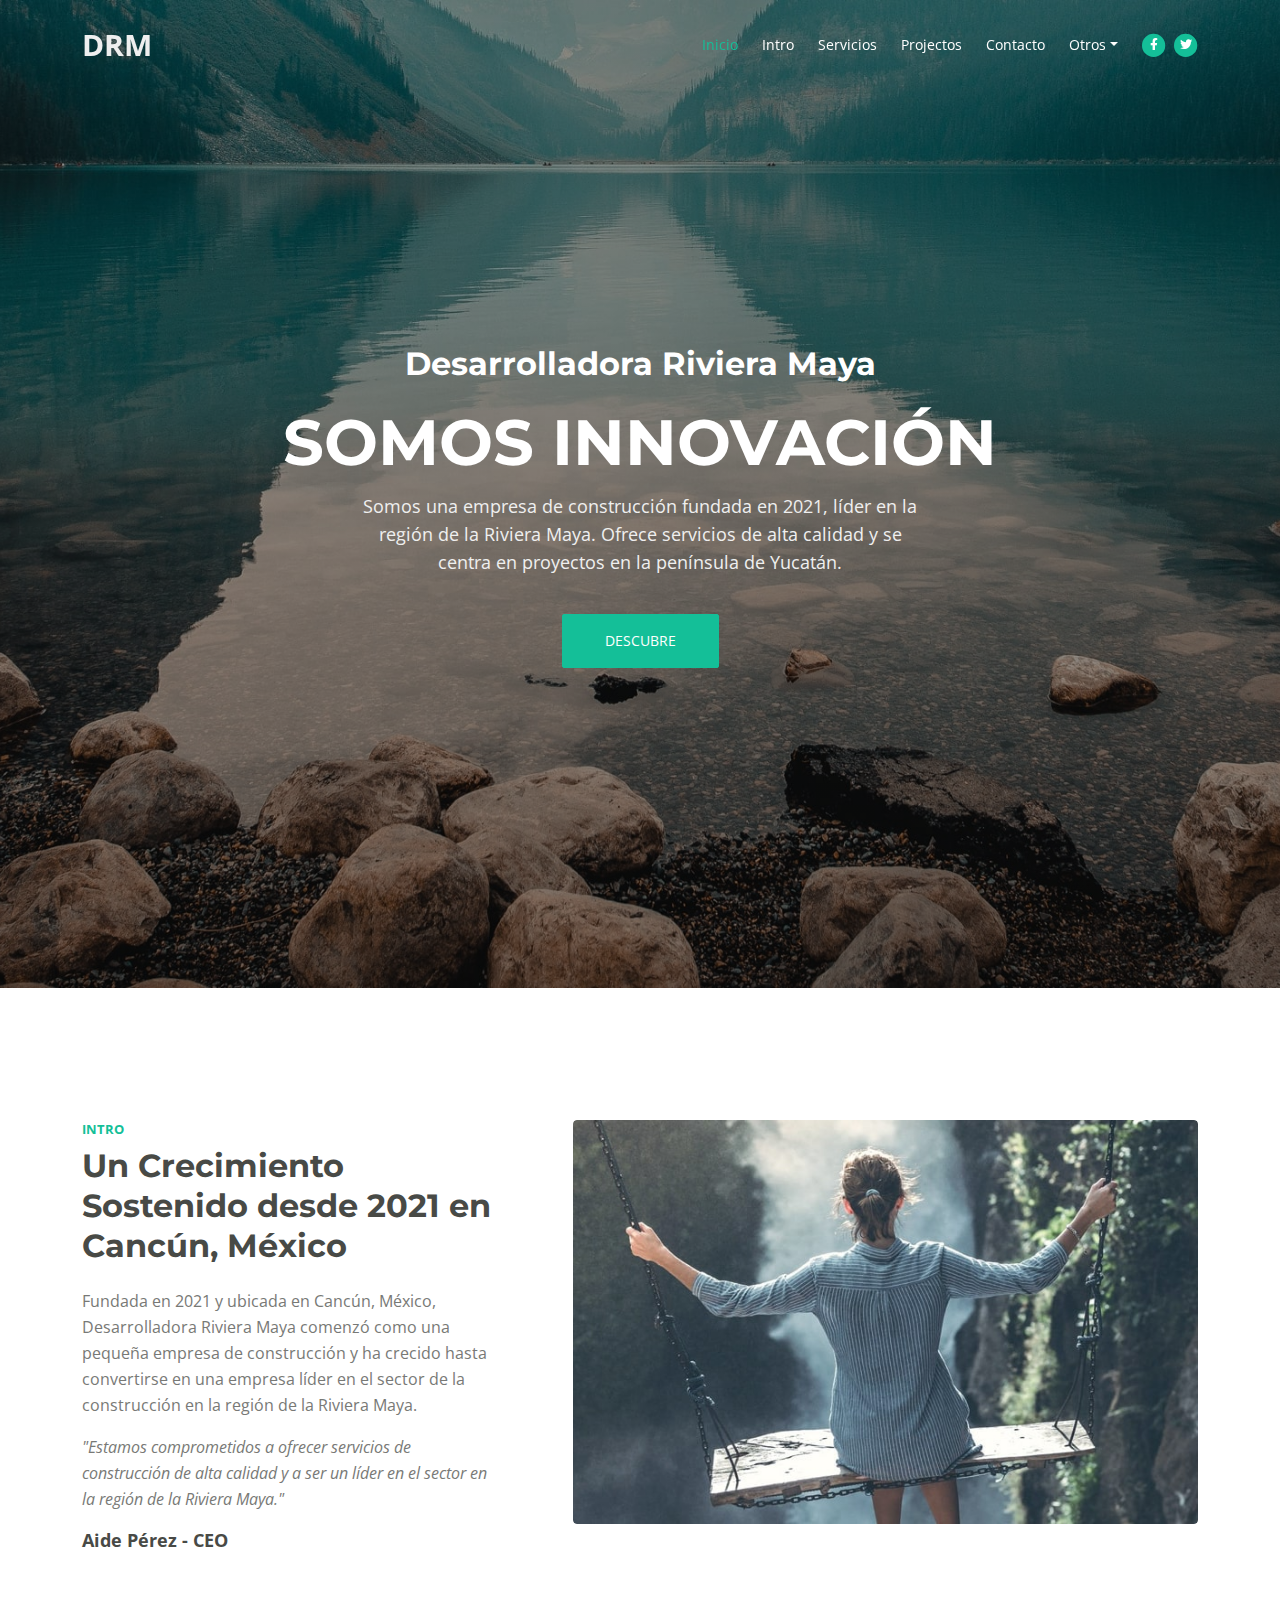
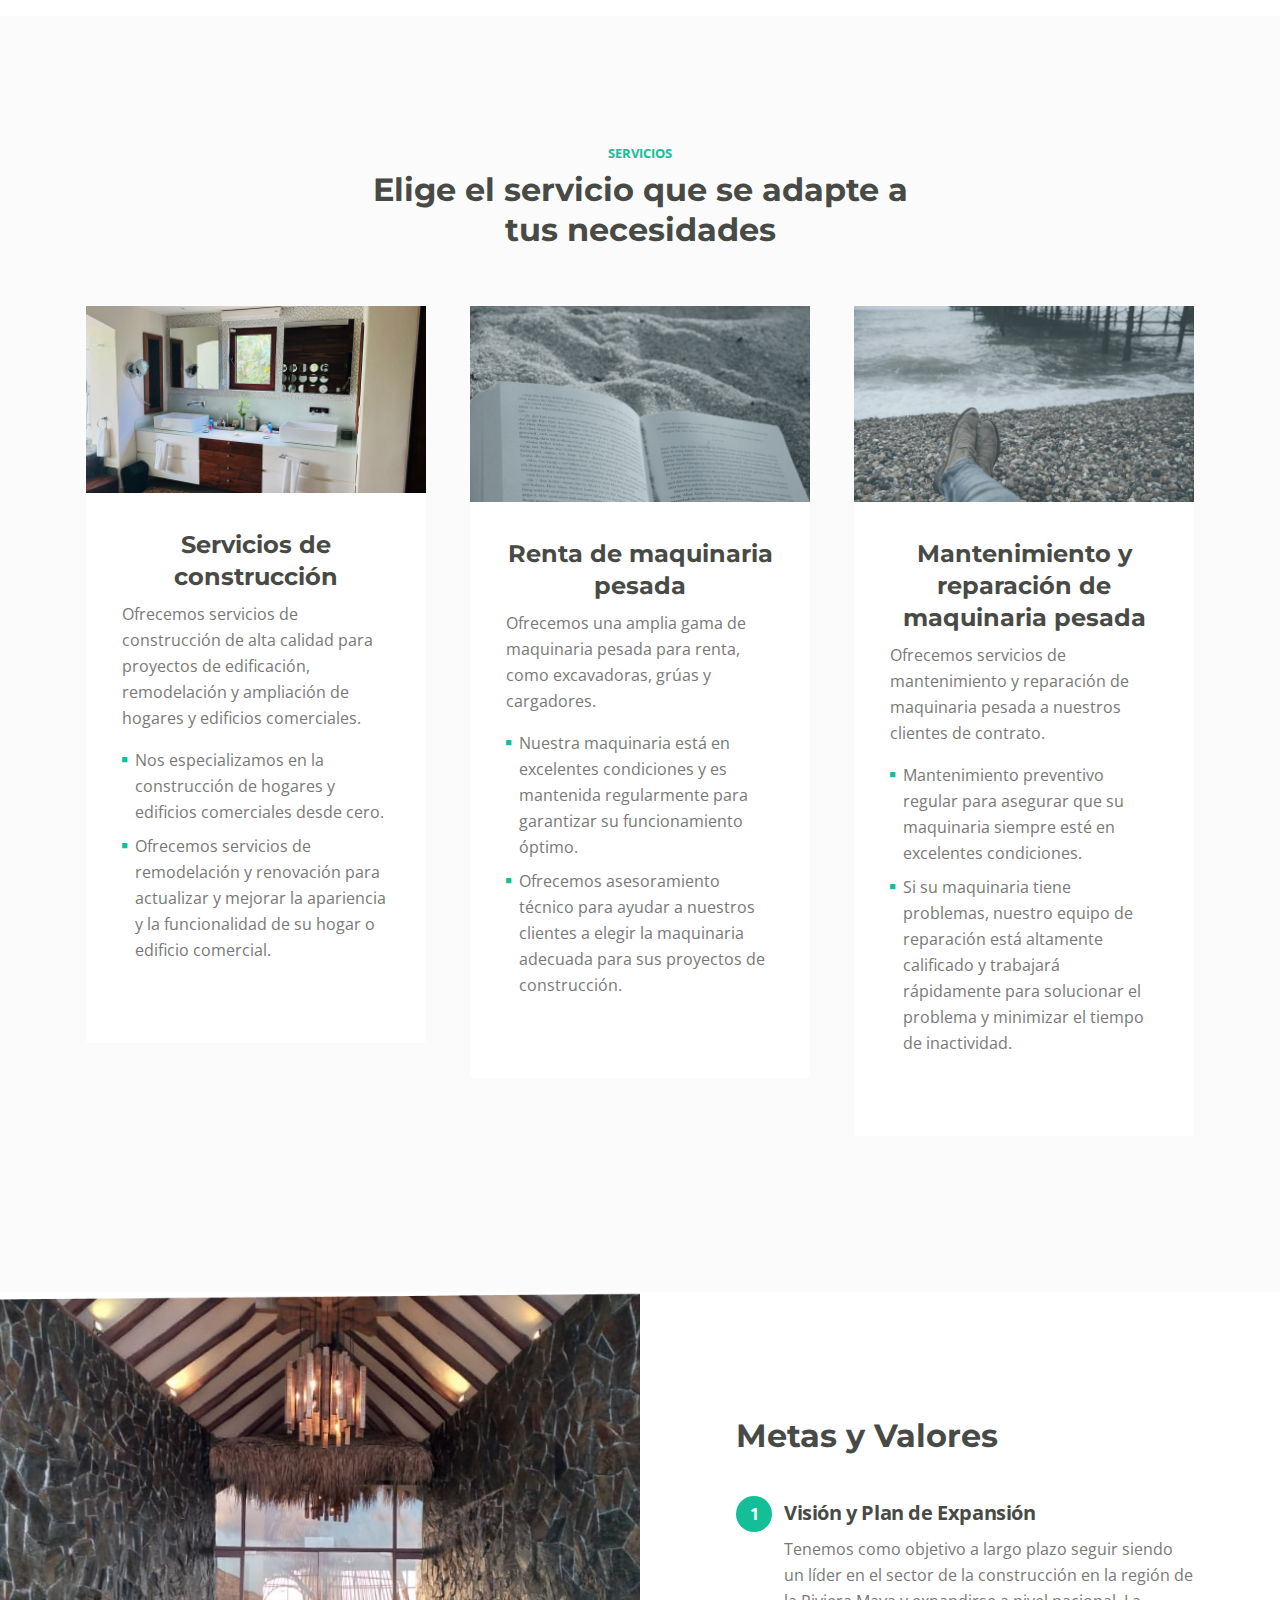
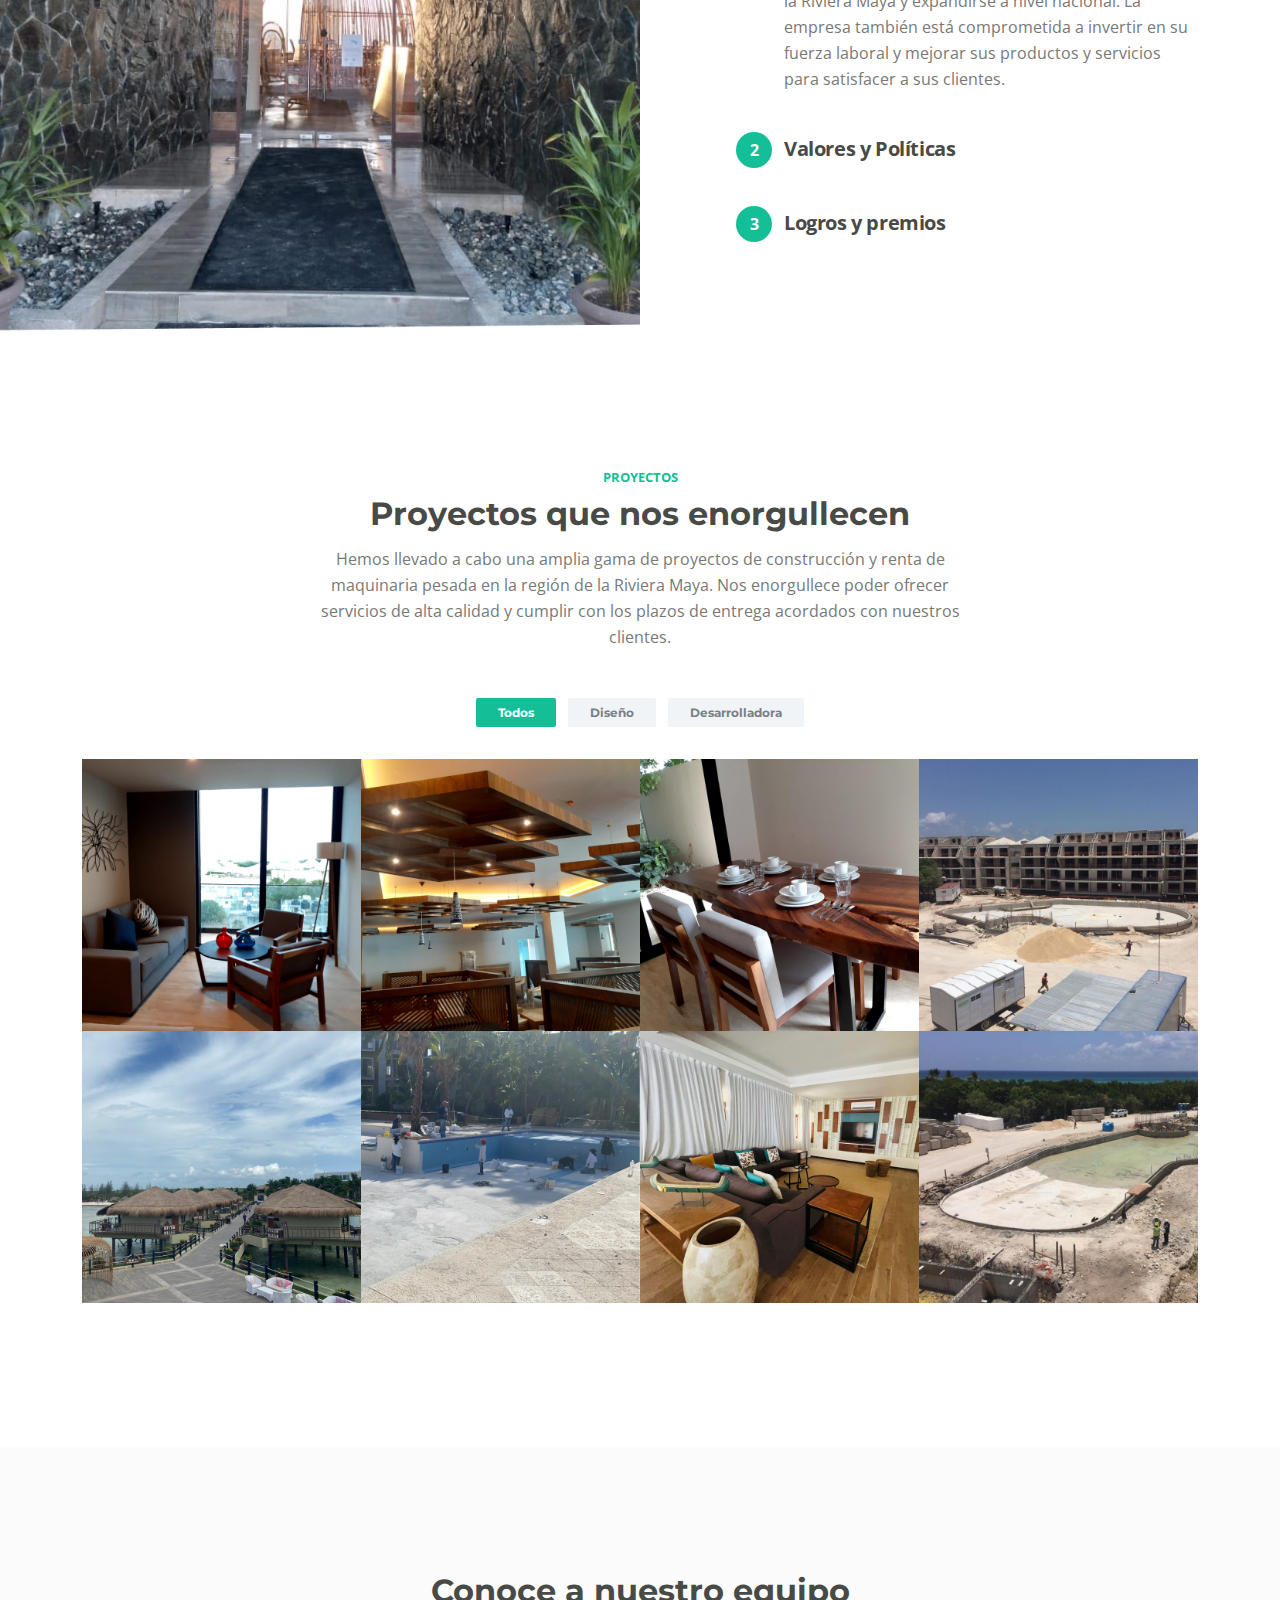
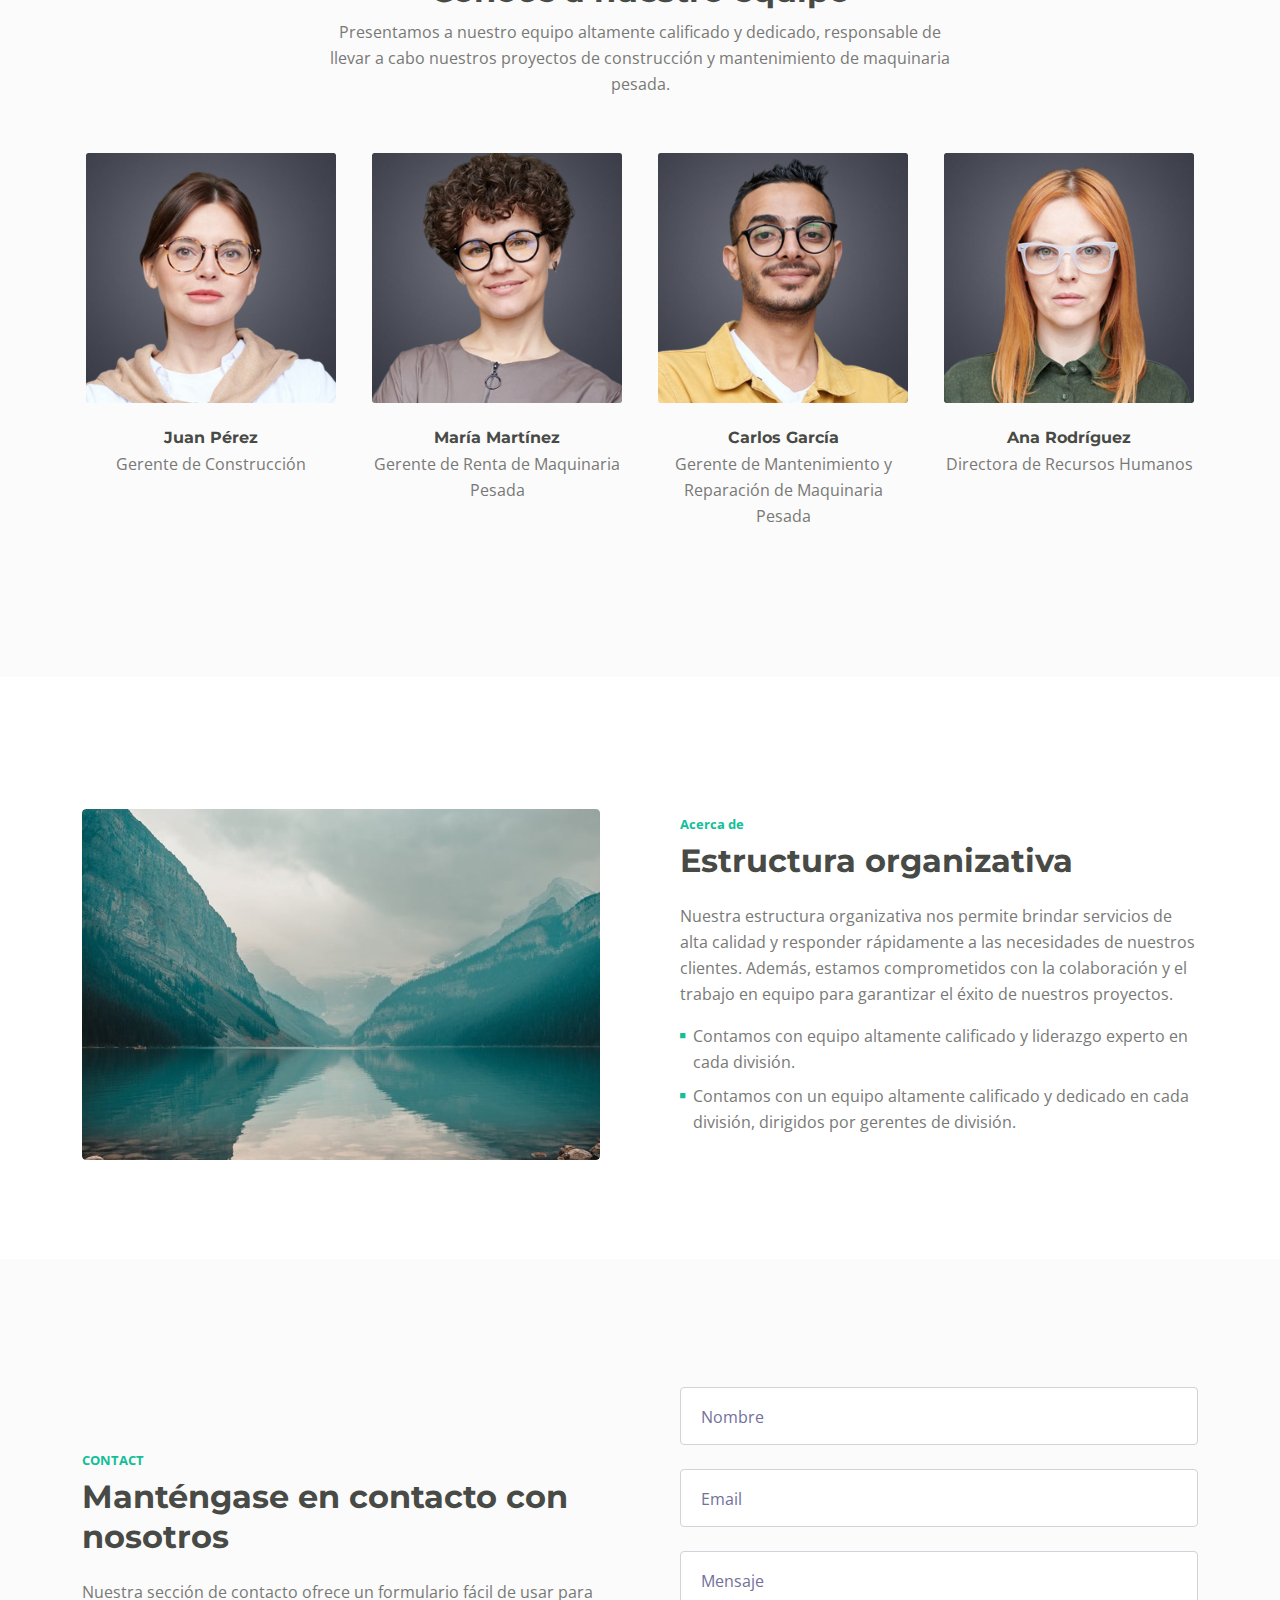
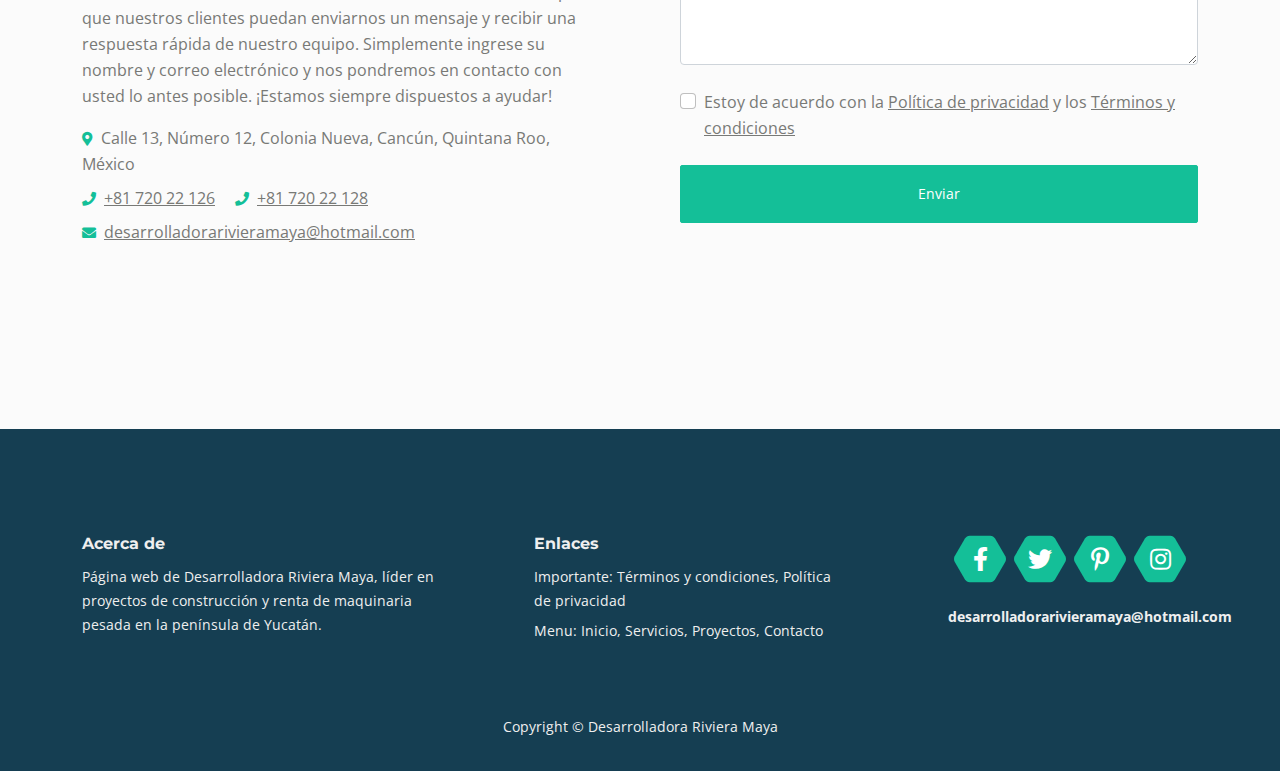
==== index.html @ b8160f2f "[fix] CHange name header" ====
<!DOCTYPE html>
<html lang="es">

<head>
  <meta charset="utf-8">
  <meta name="viewport" content="width=device-width, initial-scale=1, shrink-to-fit=no">

  <!-- SEO Meta Tags -->
  <meta name="description" content="Empresa de construcción y maquinaria pesada">
  <meta name="author" content="https://htmlrev.com/">

  <!-- Google verification -->
  <meta name="google-site-verification" content="SHNYGYRN_VWImfA-9ZtPfIm1-sZFxuwpeEahxcd8OjY" />

  <!-- OG Meta Tags to improve the way the post looks when you share the page on Facebook, Twitter, LinkedIn -->
  <meta property="og:site_name" content="" /> <!-- website name -->
  <meta property="og:site" content="" /> <!-- website link -->
  <meta property="og:title" content="" /> <!-- title shown in the actual shared post -->
  <meta property="og:description" content="" /> <!-- description shown in the actual shared post -->
  <meta property="og:image" content="" /> <!-- image link, make sure it's jpg -->
  <meta property="og:url" content="" /> <!-- where do you want your post to link to -->
  <meta name="twitter:card" content="summary_large_image"> <!-- to have large image post format in Twitter -->

  <!-- Webpage Title -->
  <title>Desarrolladora Riviera Maya</title>

  <!-- Styles -->
  <link
    href="https://fonts.googleapis.com/css2?family=Montserrat:wght@700&family=Open+Sans:ital,wght@0,400;0,700;1,400&display=swap"
    rel="stylesheet">
  <link href="css/bootstrap.min.css" rel="stylesheet">
  <link href="css/fontawesome-all.min.css" rel="stylesheet">
  <link href="css/swiper.css" rel="stylesheet">
  <link href="css/styles.css" rel="stylesheet">

  <!-- Favicon  -->
  <link rel="icon" href="images/favicon.png">
</head>

<body data-bs-spy="scroll" data-bs-target="#navbarExample">

  <!-- Navigation -->
  <nav id="navbarExample" class="navbar navbar-expand-lg fixed-top navbar-dark" aria-label="Main navigation">
    <div class="container">

      <!-- Image Logo -->
      <!-- <a class="navbar-brand logo-image" href="index.html"><img src="images/logo.svg" alt="alternative"></a> -->

      <!-- Text Logo - Use this if you don't have a graphic logo -->
      <a class="navbar-brand logo-text" href="index.html">DRM</a>

      <button class="navbar-toggler p-0 border-0" type="button" id="navbarSideCollapse" aria-label="Toggle navigation">
        <span class="navbar-toggler-icon"></span>
      </button>

      <div class="navbar-collapse offcanvas-collapse" id="navbarsExampleDefault">
        <ul class="navbar-nav ms-auto navbar-nav-scroll">
          <li class="nav-item">
            <a class="nav-link" href="#header">Inicio</a>
          </li>
          <li class="nav-item">
            <a class="nav-link" href="#intro">Intro</a>
          </li>
          <li class="nav-item">
            <a class="nav-link" href="#services">Servicios</a>
          </li>
          <li class="nav-item">
            <a class="nav-link" href="#projects">Projectos</a>
          </li>
          <li class="nav-item">
            <a class="nav-link" href="#contact">Contacto</a>
          </li>
          <li class="nav-item dropdown">
            <a class="nav-link dropdown-toggle" href="#" id="dropdown01" data-bs-toggle="dropdown"
              aria-expanded="false">Otros</a>
            <ul class="dropdown-menu" aria-labelledby="dropdown01">
              <li><a class="dropdown-item" href="#about">Acerca de</a></li>
              <li>
                <div class="dropdown-divider"></div>
              </li>
              <li><a class="dropdown-item" href="#team">Nuestro equipo</a></li>
              <li>
                <div class="dropdown-divider"></div>
              </li>
              <li><a class="dropdown-item" href="terms.html">Términos y condiciones</a></li>
              <li>
                <div class="dropdown-divider"></div>
              </li>
              <li><a class="dropdown-item" href="privacy.html">Politica de privacidad</a></li>
            </ul>
          </li>
        </ul>
        <span class="nav-item social-icons">
          <span class="fa-stack">
            <a href="#your-link">
              <i class="fas fa-circle fa-stack-2x"></i>
              <i class="fab fa-facebook-f fa-stack-1x"></i>
            </a>
          </span>
          <span class="fa-stack">
            <a href="#your-link">
              <i class="fas fa-circle fa-stack-2x"></i>
              <i class="fab fa-twitter fa-stack-1x"></i>
            </a>
          </span>
        </span>
      </div> <!-- end of navbar-collapse -->
    </div> <!-- end of container -->
  </nav> <!-- end of navbar -->
  <!-- end of navigation -->


  <!-- Header -->
  <header id="header" class="header">
    <div class="container">
      <div class="row">
        <div class="col-lg-12">
          <div class="text-container">
            <h1 class="h1-large2">Desarrolladora Riviera Maya</span></h1>
            <h1 class="h1-large">SOMOS <span class="replace-me">INNOVACIÓN, SERVICIO, CALIDAD</span></h1>
            <p class="p-large">Somos una empresa de construcción fundada en 2021, líder en la
              región de la Riviera Maya. Ofrece servicios de alta calidad y se centra en proyectos
              en la península de Yucatán.</p>
            <a class="btn-solid-lg" href="#intro">DESCUBRE</a>
          </div> <!-- end of text-container -->
        </div> <!-- end of col -->
      </div> <!-- end of row -->
    </div> <!-- end of container -->
  </header> <!-- end of header -->
  <!-- end of header -->


  <!-- Intro -->
  <div id="intro" class="basic-1">
    <div class="container">
      <div class="row">
        <div class="col-lg-5">
          <div class="text-container">
            <div class="section-title">INTRO</div>
            <h2>Un Crecimiento Sostenido desde 2021 en Cancún, México</h2>
            <p>Fundada en 2021 y ubicada en Cancún, México, Desarrolladora Riviera Maya comenzó como una pequeña empresa
              de construcción y ha crecido hasta convertirse en una empresa líder en el sector de la construcción en la
              región de la Riviera Maya.</p>
            <p class="testimonial-text">"Estamos comprometidos a ofrecer servicios de construcción de alta calidad y a
              ser un líder en el sector en la región de la Riviera Maya."</p>
            <div class="testimonial-author">Aide Pérez - CEO</div>
          </div> <!-- end of text-container -->
        </div> <!-- end of col -->
        <div class="col-lg-7">
          <div class="image-container">
            <img class="img-fluid" src="images/intro-office.jpg" alt="alternative">
          </div> <!-- end of image-container -->
        </div> <!-- end of col -->
      </div> <!-- end of row -->
    </div> <!-- end of container -->
  </div> <!-- end of basic-1 -->
  <!-- end of intro -->





  <!-- Services -->
  <div id="services" class="cards-2 bg-gray">
    <div class="container">
      <div class="row">
        <div class="col-lg-12">
          <div class="section-title">SERVICIOS</div>
          <h2 class="h2-heading">Elige el servicio que se adapte a tus necesidades</h2>
        </div> <!-- end of col -->
      </div> <!-- end of row -->
      <div class="row">
        <div class="col-lg-12">

          <!-- Card -->
          <div class="card">
            <div class="card-image">
              <img class="img-fluid" src="images/service-1.jpg" alt="alternative">
            </div>
            <div class="card-body">
              <h4 class="card-title">Servicios de construcción</h4>
              <p>Ofrecemos servicios de construcción de alta calidad para proyectos de edificación, remodelación y
                ampliación de hogares y edificios comerciales.</p>
              <ul class="list-unstyled li-space-lg">
                <li class="d-flex">
                  <i class="fas fa-square"></i>
                  <div class="flex-grow-1">Nos especializamos en la construcción de hogares y edificios comerciales
                    desde cero.</div>
                </li>
                <li class="d-flex">
                  <i class="fas fa-square"></i>
                  <div class="flex-grow-1">Ofrecemos servicios de remodelación y renovación para actualizar y mejorar la
                    apariencia y la funcionalidad de su hogar o edificio comercial.</div>
                </li>
              </ul>

            </div>

          </div>
          <!-- end of card -->

          <!-- Card -->
          <div class="card">
            <div class="card-image">
              <img class="img-fluid" src="images/service-2.jpg" alt="alternative">
            </div>
            <div class="card-body">
              <h4 class="card-title">Renta de maquinaria pesada</h4>
              <p>Ofrecemos una amplia gama de maquinaria pesada para renta, como excavadoras, grúas y cargadores.</p>
              <ul class="list-unstyled li-space-lg">
                <li class="d-flex">
                  <i class="fas fa-square"></i>
                  <div class="flex-grow-1">Nuestra maquinaria está en excelentes condiciones y es mantenida regularmente
                    para garantizar su funcionamiento óptimo.</div>
                </li>
                <li class="d-flex">
                  <i class="fas fa-square"></i>
                  <div class="flex-grow-1">Ofrecemos asesoramiento técnico para ayudar a nuestros clientes a elegir la
                    maquinaria adecuada para sus proyectos de construcción.</div>
                </li>
              </ul>

            </div>

          </div>
          <!-- end of card -->

          <!-- Card -->
          <div class="card">
            <div class="card-image">
              <img class="img-fluid" src="images/service-3.jpg" alt="alternative">
            </div>
            <div class="card-body">
              <h4 class="card-title">Mantenimiento y reparación de maquinaria pesada</h4>
              <p>Ofrecemos servicios de mantenimiento y reparación de maquinaria pesada a nuestros clientes de contrato.
              </p>
              <ul class="list-unstyled li-space-lg">
                <li class="d-flex">
                  <i class="fas fa-square"></i>
                  <div class="flex-grow-1">Mantenimiento preventivo regular para asegurar que su maquinaria
                    siempre esté en excelentes condiciones.</div>
                </li>
                <li class="d-flex">
                  <i class="fas fa-square"></i>
                  <div class="flex-grow-1">Si su maquinaria tiene problemas, nuestro equipo de reparación está altamente
                    calificado y trabajará rápidamente para solucionar el problema y minimizar el tiempo de inactividad.
                  </div>
                </li>
              </ul>

            </div>

          </div>
          <!-- end of card -->

        </div> <!-- end of col -->
      </div> <!-- end of row -->
    </div> <!-- end of container -->
  </div> <!-- end of cards-2 -->
  <!-- end of services -->


  <!-- Details 1 -->
  <div class="accordion-1 d-flex">
    <div class="area-1">
    </div><!-- end of area-1 on same line and no space between comments to eliminate margin white space -->
    <div class="area-2">

      <!-- Accordion -->
      <div class="accordion" id="accordionExample">
        <h2>Metas y Valores</h2>

        <!-- Accordion Item -->
        <div class="accordion-item">
          <div class="accordion-icon">1</div>
          <div class="accordion-header" id="headingOne">
            <button class="accordion-button" type="button" data-bs-toggle="collapse" data-bs-target="#collapseOne"
              aria-expanded="true" aria-controls="collapseOne">
              Visión y Plan de Expansión
            </button>
          </div> <!-- end of accordion-header -->
          <div id="collapseOne" class="accordion-collapse collapse show" aria-labelledby="headingOne"
            data-bs-parent="#accordionExample">
            <div class="accordion-body">Tenemos como objetivo a largo plazo seguir siendo un líder en el sector de la
              construcción en la región de la Riviera Maya y expandirse a nivel nacional. La empresa también está
              comprometida a invertir en su fuerza laboral y mejorar sus
              productos y servicios para satisfacer a sus clientes.</div>
          </div> <!-- end of accordion-collapse -->
        </div> <!-- end of accordion-item -->
        <!-- end of accordion-item -->

        <!-- Accordion Item -->
        <div class="accordion-item">
          <div class="accordion-icon blue">2</div>
          <div class="accordion-header" id="headingTwo">
            <button class="accordion-button" type="button" data-bs-toggle="collapse" data-bs-target="#collapseTwo"
              aria-expanded="false" aria-controls="collapseTwo">
              Valores y Políticas
            </button>
          </div> <!-- end of accordion-header -->
          <div id="collapseTwo" class="accordion-collapse collapse" aria-labelledby="headingTwo"
            data-bs-parent="#accordionExample">
            <div class="accordion-body">En Desarrolladora Riviera Maya, valoramos la calidad, seguridad y
              responsabilidad social. Nos esforzamos por ofrecer los mejores servicios de construcción y renta de
              maquinaria pesada a nuestros clientes y apoyamos la formación continua de nuestros empleados.</div>
          </div> <!-- end of accordion-collapse -->
        </div> <!-- end of accordion-item -->
        <!-- end of accordion-item -->

        <!-- Accordion Item -->
        <div class="accordion-item">
          <div class="accordion-icon purple">3</div>
          <div class="accordion-header" id="headingThree">
            <button class="accordion-button" type="button" data-bs-toggle="collapse" data-bs-target="#collapseThree"
              aria-expanded="false" aria-controls="collapseThree">
              Logros y premios
            </button>
          </div> <!-- end of accordion-header -->
          <div id="collapseThree" class="accordion-collapse collapse" aria-labelledby="headingThree"
            data-bs-parent="#accordionExample">
            <div class="accordion-body">Hemos recibido premios por nuestra excelencia y altos estándares de seguridad, y
              hemos participado en proyectos de responsabilidad social en la península de Yucatán.</div>
          </div> <!-- end of accordion-collapse -->
        </div> <!-- end of accordion-item -->
        <!-- end of accordion-item -->

      </div> <!-- end of accordion -->
      <!-- end of accordion -->

    </div> <!-- end of area-2 -->
  </div> <!-- end of accordion-1 -->
  <!-- end of details 1 -->

  <!-- Projects -->
  <div id="projects" class="filter">
    <div class="container">
      <div class="row">
        <div class="col-lg-12">
          <div class="section-title">PROYECTOS</div>
          <h2 class="h2-heading">Proyectos que nos enorgullecen</h2>
          <p class="p-heading">Hemos llevado a cabo una amplia gama de proyectos de construcción y renta de maquinaria
            pesada en la región de la Riviera Maya. Nos enorgullece poder ofrecer servicios de alta calidad y cumplir
            con los plazos de
            entrega acordados con nuestros clientes.</p>
        </div> <!-- end of col -->
      </div> <!-- end of row -->
      <div class="row">
        <div class="col-lg-12">

          <!-- Filter -->
          <div class="button-group filters-button-group">
            <button class="button is-checked" data-filter="*">Todos</button>
            <button class="button" data-filter=".design">Diseño</button>
            <button class="button" data-filter=".development">Desarrolladora</button>

          </div> <!-- end of button group -->
          <div class="grid">
            <div class="element-item development">
              <a data-bs-toggle="modal" data-bs-target="#modal1">
                <div class="element-item-overlay"><span>Online Banking</span></div>
                <img class="img-fluid" src="images/project-1.jpg" alt="alternative">
              </a>
            </div>
            <div class="element-item development">
              <a data-bs-toggle="modal" data-bs-target="#modal2">
                <div class="element-item-overlay"><span>Classic Industry</span></div>
                <img class="img-fluid" src="images/project-2.jpg" alt="alternative">
              </a>
            </div>
            <div class="element-item design development ">
              <a data-bs-toggle="modal" data-bs-target="#modal3">
                <div class="element-item-overlay"><span>BoomBap Audio</span></div>
                <img class="img-fluid" src="images/project-3.jpg" alt="alternative">
              </a>
            </div>
            <div class="element-item design development ">
              <a data-bs-toggle="modal" data-bs-target="#modal4">
                <div class="element-item-overlay"><span>Van Moose</span></div>
                <img class="img-fluid" src="images/project-4.jpg" alt="alternative">
              </a>
            </div>
            <div class="element-item design development ">
              <a data-bs-toggle="modal" data-bs-target="#modal5">
                <div class="element-item-overlay"><span>Joy Moments</span></div>
                <img class="img-fluid" src="images/project-5.jpg" alt="alternative">
              </a>
            </div>
            <div class="element-item design ">
              <a data-bs-toggle="modal" data-bs-target="#modal6">
                <div class="element-item-overlay"><span>Spark Events</span></div>
                <img class="img-fluid" src="images/project-6.jpg" alt="alternative">
              </a>
            </div>
            <div class="element-item design ">
              <a data-bs-toggle="modal" data-bs-target="#modal7">
                <div class="element-item-overlay"><span>Casual Wear</span></div>
                <img class="img-fluid" src="images/project-7.jpg" alt="alternative">
              </a>
            </div>
            <div class="element-item design ">
              <a data-bs-toggle="modal" data-bs-target="#modal8">
                <div class="element-item-overlay"><span>Zazoo Apps</span></div>
                <img class="img-fluid" src="images/project-8.jpg" alt="alternative">
              </a>
            </div>
          </div> <!-- end of grid -->
          <!-- end of filter -->

        </div> <!-- end of col -->
      </div> <!-- end of row -->
    </div> <!-- end of container -->
  </div> <!-- end of filter -->
  <!-- end of projects -->


  <!-- Projects Modals -->
  <div class="projects-modals">

    <!-- Modal -->
    <div id="modal1" class="modal fade" tabindex="-1" aria-hidden="true">
      <div class="modal-dialog">
        <div class="modal-content">
          <div class="row">
            <button type="button" class="btn-close" data-bs-dismiss="modal" aria-label="Close"></button>
            <div class="col-lg-8">
              <div class="image-container">
                <img class="img-fluid" src="images/project-1.jpg" alt="alternative">
              </div> <!-- end of image-container -->
            </div> <!-- end of col -->
            <div class="col-lg-4">
              <h3>Goals Setting</h3>
              <hr>
              <p>In gravida at nunc sodales pretium. Vivamus semper, odio vitae mattis auctor, elit elit semper magna ac
                tum nico vela spider</p>
              <h4>User Feedback</h4>
              <p>Sapien vitae eros. Praesent ut erat a tellus posuere nisi more thico cursus pharetra finibus posuere
                nisi. Vivamus feugiat</p>
              <ul class="list-unstyled li-space-lg">
                <li class="d-flex">
                  <i class="fas fa-chevron-right"></i>
                  <div class="flex-grow-1">Tincidunt sem vel brita bet mala</div>
                </li>
                <li class="d-flex">
                  <i class="fas fa-chevron-right"></i>
                  <div class="flex-grow-1">Sapien condimentum sacoz sil necr</div>
                </li>
                <li class="d-flex">
                  <i class="fas fa-chevron-right"></i>
                  <div class="flex-grow-1">Fusce interdum nec ravon fro urna</div>
                </li>
                <li class="d-flex">
                  <i class="fas fa-chevron-right"></i>
                  <div class="flex-grow-1">Integer pulvinar biolot bat tortor</div>
                </li>
                <li class="d-flex">
                  <i class="fas fa-chevron-right"></i>
                  <div class="flex-grow-1">Id ultricies fringilla fangor raq trinit</div>
                </li>
              </ul>
              <a class="btn-solid-reg" href="#your-link">Details</a>
              <button type="button" class="btn-outline-reg" data-bs-dismiss="modal">Close</button>
            </div> <!-- end of col -->
          </div> <!-- end of row -->
        </div> <!-- end of modal-content -->
      </div> <!-- end of modal-dialog -->
    </div> <!-- end of modal -->
    <!-- end of modal -->

    <!-- Modal -->
    <div id="modal2" class="modal fade" tabindex="-1" aria-hidden="true">
      <div class="modal-dialog">
        <div class="modal-content">
          <div class="row">
            <button type="button" class="btn-close" data-bs-dismiss="modal" aria-label="Close"></button>
            <div class="col-lg-8">
              <div class="image-container">
                <img class="img-fluid" src="images/project-2.jpg" alt="alternative">
              </div> <!-- end of image-container -->
            </div> <!-- end of col -->
            <div class="col-lg-4">
              <h3>Goals Setting</h3>
              <hr>
              <p>In gravida at nunc sodales pretium. Vivamus semper, odio vitae mattis auctor, elit elit semper magna ac
                tum nico vela spider</p>
              <h4>User Feedback</h4>
              <p>Sapien vitae eros. Praesent ut erat a tellus posuere nisi more thico cursus pharetra finibus posuere
                nisi. Vivamus feugiat</p>
              <ul class="list-unstyled li-space-lg">
                <li class="d-flex">
                  <i class="fas fa-chevron-right"></i>
                  <div class="flex-grow-1">Tincidunt sem vel brita bet mala</div>
                </li>
                <li class="d-flex">
                  <i class="fas fa-chevron-right"></i>
                  <div class="flex-grow-1">Sapien condimentum sacoz sil necr</div>
                </li>
                <li class="d-flex">
                  <i class="fas fa-chevron-right"></i>
                  <div class="flex-grow-1">Fusce interdum nec ravon fro urna</div>
                </li>
                <li class="d-flex">
                  <i class="fas fa-chevron-right"></i>
                  <div class="flex-grow-1">Integer pulvinar biolot bat tortor</div>
                </li>
                <li class="d-flex">
                  <i class="fas fa-chevron-right"></i>
                  <div class="flex-grow-1">Id ultricies fringilla fangor raq trinit</div>
                </li>
              </ul>
              <a class="btn-solid-reg" href="#your-link">Details</a>
              <button type="button" class="btn-outline-reg" data-bs-dismiss="modal">Close</button>
            </div> <!-- end of col -->
          </div> <!-- end of row -->
        </div> <!-- end of modal-content -->
      </div> <!-- end of modal-dialog -->
    </div> <!-- end of modal -->
    <!-- end of modal -->

    <!-- Modal -->
    <div id="modal3" class="modal fade" tabindex="-1" aria-hidden="true">
      <div class="modal-dialog">
        <div class="modal-content">
          <div class="row">
            <button type="button" class="btn-close" data-bs-dismiss="modal" aria-label="Close"></button>
            <div class="col-lg-8">
              <div class="image-container">
                <img class="img-fluid" src="images/project-3.jpg" alt="alternative">
              </div> <!-- end of image-container -->
            </div> <!-- end of col -->
            <div class="col-lg-4">
              <h3>Goals Setting</h3>
              <hr>
              <p>In gravida at nunc sodales pretium. Vivamus semper, odio vitae mattis auctor, elit elit semper magna ac
                tum nico vela spider</p>
              <h4>User Feedback</h4>
              <p>Sapien vitae eros. Praesent ut erat a tellus posuere nisi more thico cursus pharetra finibus posuere
                nisi. Vivamus feugiat</p>
              <ul class="list-unstyled li-space-lg">
                <li class="d-flex">
                  <i class="fas fa-chevron-right"></i>
                  <div class="flex-grow-1">Tincidunt sem vel brita bet mala</div>
                </li>
                <li class="d-flex">
                  <i class="fas fa-chevron-right"></i>
                  <div class="flex-grow-1">Sapien condimentum sacoz sil necr</div>
                </li>
                <li class="d-flex">
                  <i class="fas fa-chevron-right"></i>
                  <div class="flex-grow-1">Fusce interdum nec ravon fro urna</div>
                </li>
                <li class="d-flex">
                  <i class="fas fa-chevron-right"></i>
                  <div class="flex-grow-1">Integer pulvinar biolot bat tortor</div>
                </li>
                <li class="d-flex">
                  <i class="fas fa-chevron-right"></i>
                  <div class="flex-grow-1">Id ultricies fringilla fangor raq trinit</div>
                </li>
              </ul>
              <a class="btn-solid-reg" href="#your-link">Details</a>
              <button type="button" class="btn-outline-reg" data-bs-dismiss="modal">Close</button>
            </div> <!-- end of col -->
          </div> <!-- end of row -->
        </div> <!-- end of modal-content -->
      </div> <!-- end of modal-dialog -->
    </div> <!-- end of modal -->
    <!-- end of modal -->

    <!-- Modal -->
    <div id="modal4" class="modal fade" tabindex="-1" aria-hidden="true">
      <div class="modal-dialog">
        <div class="modal-content">
          <div class="row">
            <button type="button" class="btn-close" data-bs-dismiss="modal" aria-label="Close"></button>
            <div class="col-lg-8">
              <div class="image-container">
                <img class="img-fluid" src="images/project-4.jpg" alt="alternative">
              </div> <!-- end of image-container -->
            </div> <!-- end of col -->
            <div class="col-lg-4">
              <h3>Goals Setting</h3>
              <hr>
              <p>In gravida at nunc sodales pretium. Vivamus semper, odio vitae mattis auctor, elit elit semper magna ac
                tum nico vela spider</p>
              <h4>User Feedback</h4>
              <p>Sapien vitae eros. Praesent ut erat a tellus posuere nisi more thico cursus pharetra finibus posuere
                nisi. Vivamus feugiat</p>
              <ul class="list-unstyled li-space-lg">
                <li class="d-flex">
                  <i class="fas fa-chevron-right"></i>
                  <div class="flex-grow-1">Tincidunt sem vel brita bet mala</div>
                </li>
                <li class="d-flex">
                  <i class="fas fa-chevron-right"></i>
                  <div class="flex-grow-1">Sapien condimentum sacoz sil necr</div>
                </li>
                <li class="d-flex">
                  <i class="fas fa-chevron-right"></i>
                  <div class="flex-grow-1">Fusce interdum nec ravon fro urna</div>
                </li>
                <li class="d-flex">
                  <i class="fas fa-chevron-right"></i>
                  <div class="flex-grow-1">Integer pulvinar biolot bat tortor</div>
                </li>
                <li class="d-flex">
                  <i class="fas fa-chevron-right"></i>
                  <div class="flex-grow-1">Id ultricies fringilla fangor raq trinit</div>
                </li>
              </ul>
              <a class="btn-solid-reg" href="#your-link">Details</a>
              <button type="button" class="btn-outline-reg" data-bs-dismiss="modal">Close</button>
            </div> <!-- end of col -->
          </div> <!-- end of row -->
        </div> <!-- end of modal-content -->
      </div> <!-- end of modal-dialog -->
    </div> <!-- end of modal -->
    <!-- end of modal -->

    <!-- Modal -->
    <div id="modal5" class="modal fade" tabindex="-1" aria-hidden="true">
      <div class="modal-dialog">
        <div class="modal-content">
          <div class="row">
            <button type="button" class="btn-close" data-bs-dismiss="modal" aria-label="Close"></button>
            <div class="col-lg-8">
              <div class="image-container">
                <img class="img-fluid" src="images/project-5.jpg" alt="alternative">
              </div> <!-- end of image-container -->
            </div> <!-- end of col -->
            <div class="col-lg-4">
              <h3>Goals Setting</h3>
              <hr>
              <p>In gravida at nunc sodales pretium. Vivamus semper, odio vitae mattis auctor, elit elit semper magna ac
                tum nico vela spider</p>
              <h4>User Feedback</h4>
              <p>Sapien vitae eros. Praesent ut erat a tellus posuere nisi more thico cursus pharetra finibus posuere
                nisi. Vivamus feugiat</p>
              <ul class="list-unstyled li-space-lg">
                <li class="d-flex">
                  <i class="fas fa-chevron-right"></i>
                  <div class="flex-grow-1">Tincidunt sem vel brita bet mala</div>
                </li>
                <li class="d-flex">
                  <i class="fas fa-chevron-right"></i>
                  <div class="flex-grow-1">Sapien condimentum sacoz sil necr</div>
                </li>
                <li class="d-flex">
                  <i class="fas fa-chevron-right"></i>
                  <div class="flex-grow-1">Fusce interdum nec ravon fro urna</div>
                </li>
                <li class="d-flex">
                  <i class="fas fa-chevron-right"></i>
                  <div class="flex-grow-1">Integer pulvinar biolot bat tortor</div>
                </li>
                <li class="d-flex">
                  <i class="fas fa-chevron-right"></i>
                  <div class="flex-grow-1">Id ultricies fringilla fangor raq trinit</div>
                </li>
              </ul>
              <a class="btn-solid-reg" href="#your-link">Details</a>
              <button type="button" class="btn-outline-reg" data-bs-dismiss="modal">Close</button>
            </div> <!-- end of col -->
          </div> <!-- end of row -->
        </div> <!-- end of modal-content -->
      </div> <!-- end of modal-dialog -->
    </div> <!-- end of modal -->
    <!-- end of modal -->

    <!-- Modal -->
    <div id="modal6" class="modal fade" tabindex="-1" aria-hidden="true">
      <div class="modal-dialog">
        <div class="modal-content">
          <div class="row">
            <button type="button" class="btn-close" data-bs-dismiss="modal" aria-label="Close"></button>
            <div class="col-lg-8">
              <div class="image-container">
                <img class="img-fluid" src="images/project-6.jpg" alt="alternative">
              </div> <!-- end of image-container -->
            </div> <!-- end of col -->
            <div class="col-lg-4">
              <h3>Goals Setting</h3>
              <hr>
              <p>In gravida at nunc sodales pretium. Vivamus semper, odio vitae mattis auctor, elit elit semper magna ac
                tum nico vela spider</p>
              <h4>User Feedback</h4>
              <p>Sapien vitae eros. Praesent ut erat a tellus posuere nisi more thico cursus pharetra finibus posuere
                nisi. Vivamus feugiat</p>
              <ul class="list-unstyled li-space-lg">
                <li class="d-flex">
                  <i class="fas fa-chevron-right"></i>
                  <div class="flex-grow-1">Tincidunt sem vel brita bet mala</div>
                </li>
                <li class="d-flex">
                  <i class="fas fa-chevron-right"></i>
                  <div class="flex-grow-1">Sapien condimentum sacoz sil necr</div>
                </li>
                <li class="d-flex">
                  <i class="fas fa-chevron-right"></i>
                  <div class="flex-grow-1">Fusce interdum nec ravon fro urna</div>
                </li>
                <li class="d-flex">
                  <i class="fas fa-chevron-right"></i>
                  <div class="flex-grow-1">Integer pulvinar biolot bat tortor</div>
                </li>
                <li class="d-flex">
                  <i class="fas fa-chevron-right"></i>
                  <div class="flex-grow-1">Id ultricies fringilla fangor raq trinit</div>
                </li>
              </ul>
              <a class="btn-solid-reg" href="#your-link">Details</a>
              <button type="button" class="btn-outline-reg" data-bs-dismiss="modal">Close</button>
            </div> <!-- end of col -->
          </div> <!-- end of row -->
        </div> <!-- end of modal-content -->
      </div> <!-- end of modal-dialog -->
    </div> <!-- end of modal -->
    <!-- end of modal -->

    <!-- Modal -->
    <div id="modal7" class="modal fade" tabindex="-1" aria-hidden="true">
      <div class="modal-dialog">
        <div class="modal-content">
          <div class="row">
            <button type="button" class="btn-close" data-bs-dismiss="modal" aria-label="Close"></button>
            <div class="col-lg-8">
              <div class="image-container">
                <img class="img-fluid" src="images/project-7.jpg" alt="alternative">
              </div> <!-- end of image-container -->
            </div> <!-- end of col -->
            <div class="col-lg-4">
              <h3>Goals Setting</h3>
              <hr>
              <p>In gravida at nunc sodales pretium. Vivamus semper, odio vitae mattis auctor, elit elit semper magna ac
                tum nico vela spider</p>
              <h4>User Feedback</h4>
              <p>Sapien vitae eros. Praesent ut erat a tellus posuere nisi more thico cursus pharetra finibus posuere
                nisi. Vivamus feugiat</p>
              <ul class="list-unstyled li-space-lg">
                <li class="d-flex">
                  <i class="fas fa-chevron-right"></i>
                  <div class="flex-grow-1">Tincidunt sem vel brita bet mala</div>
                </li>
                <li class="d-flex">
                  <i class="fas fa-chevron-right"></i>
                  <div class="flex-grow-1">Sapien condimentum sacoz sil necr</div>
                </li>
                <li class="d-flex">
                  <i class="fas fa-chevron-right"></i>
                  <div class="flex-grow-1">Fusce interdum nec ravon fro urna</div>
                </li>
                <li class="d-flex">
                  <i class="fas fa-chevron-right"></i>
                  <div class="flex-grow-1">Integer pulvinar biolot bat tortor</div>
                </li>
                <li class="d-flex">
                  <i class="fas fa-chevron-right"></i>
                  <div class="flex-grow-1">Id ultricies fringilla fangor raq trinit</div>
                </li>
              </ul>
              <a class="btn-solid-reg" href="#your-link">Details</a>
              <button type="button" class="btn-outline-reg" data-bs-dismiss="modal">Close</button>
            </div> <!-- end of col -->
          </div> <!-- end of row -->
        </div> <!-- end of modal-content -->
      </div> <!-- end of modal-dialog -->
    </div> <!-- end of modal -->
    <!-- end of modal -->

    <!-- Modal -->
    <div id="modal8" class="modal fade" tabindex="-1" aria-hidden="true">
      <div class="modal-dialog">
        <div class="modal-content">
          <div class="row">
            <button type="button" class="btn-close" data-bs-dismiss="modal" aria-label="Close"></button>
            <div class="col-lg-8">
              <div class="image-container">
                <img class="img-fluid" src="images/project-8.jpg" alt="alternative">
              </div> <!-- end of image-container -->
            </div> <!-- end of col -->
            <div class="col-lg-4">
              <h3>Goals Setting</h3>
              <hr>
              <p>In gravida at nunc sodales pretium. Vivamus semper, odio vitae mattis auctor, elit elit semper magna ac
                tum nico vela spider</p>
              <h4>User Feedback</h4>
              <p>Sapien vitae eros. Praesent ut erat a tellus posuere nisi more thico cursus pharetra finibus posuere
                nisi. Vivamus feugiat</p>
              <ul class="list-unstyled li-space-lg">
                <li class="d-flex">
                  <i class="fas fa-chevron-right"></i>
                  <div class="flex-grow-1">Tincidunt sem vel brita bet mala</div>
                </li>
                <li class="d-flex">
                  <i class="fas fa-chevron-right"></i>
                  <div class="flex-grow-1">Sapien condimentum sacoz sil necr</div>
                </li>
                <li class="d-flex">
                  <i class="fas fa-chevron-right"></i>
                  <div class="flex-grow-1">Fusce interdum nec ravon fro urna</div>
                </li>
                <li class="d-flex">
                  <i class="fas fa-chevron-right"></i>
                  <div class="flex-grow-1">Integer pulvinar biolot bat tortor</div>
                </li>
                <li class="d-flex">
                  <i class="fas fa-chevron-right"></i>
                  <div class="flex-grow-1">Id ultricies fringilla fangor raq trinit</div>
                </li>
              </ul>
              <a class="btn-solid-reg" href="#your-link">Details</a>
              <button type="button" class="btn-outline-reg" data-bs-dismiss="modal">Close</button>
            </div> <!-- end of col -->
          </div> <!-- end of row -->
        </div> <!-- end of modal-content -->
      </div> <!-- end of modal-dialog -->
    </div> <!-- end of modal -->
    <!-- end of modal -->

  </div> <!-- end of projects-modals -->
  <!-- end of projects modals -->


  <!-- Team -->
  <div id="team" class="card-2 bg-gray">
    <div class="container">
      <div class="row">
        <div class="col-lg-12">
          <h2 class="h2-heading">Conoce a nuestro equipo</h2>
          <p class="p-heading">Presentamos a nuestro equipo altamente calificado y dedicado, responsable de llevar a
            cabo nuestros proyectos de construcción y mantenimiento de maquinaria pesada.</p>
        </div> <!-- end of col -->
      </div> <!-- end of row -->
      <div class="row">
        <div class="col-lg-12">

          <!-- Card -->
          <div class="card">
            <div class="card-image">
              <img class="img-fluid" src="images/team-member-1.jpg" alt="alternative">
            </div>
            <div class="card-body">
              <h6 class="card-title">Juan Pérez</h6>
              <p>Gerente de Construcción</p>
            </div>
          </div>
          <!-- end of card -->

          <!-- Card -->
          <div class="card">
            <div class="card-image">
              <img class="img-fluid" src="images/team-member-2.jpg" alt="alternative">
            </div>
            <div class="card-body">
              <h6 class="card-title">María Martínez</h6>
              <p>Gerente de Renta de Maquinaria Pesada</p>
            </div>
          </div>
          <!-- end of card -->

          <!-- Card -->
          <div class="card">
            <div class="card-image">
              <img class="img-fluid" src="images/team-member-3.jpg" alt="alternative">
            </div>
            <div class="card-body">
              <h6 class="card-title">Carlos García</h6>
              <p>Gerente de Mantenimiento y Reparación de Maquinaria Pesada</p>

            </div>
          </div>
          <!-- end of card -->

          <!-- Card -->
          <div class="card">
            <div class="card-image">
              <img class="img-fluid" src="images/team-member-4.jpg" alt="alternative">
            </div>
            <div class="card-body">
              <h6 class="card-title">Ana Rodríguez</h6>
              <p>Directora de Recursos Humanos</p>
            </div>
          </div>
          <!-- end of card -->

        </div> <!-- end of col -->
      </div> <!-- end of row -->
    </div> <!-- end of container -->
  </div> <!-- end of card-2 -->
  <!-- end of team -->


  <!-- About -->
  <div id="about" class="counter">
    <div class="container">
      <div class="row">
        <div class="col-lg-5 col-xl-6">
          <div class="image-container">
            <img class="img-fluid" src="images/about.jpg" alt="alternative">
          </div> <!-- end of image-container -->
        </div> <!-- end of col -->
        <div class="col-lg-7 col-xl-6">
          <div class="text-container">
            <div class="section-title">Acerca de</div>
            <h2>Estructura organizativa</h2>
            <p>Nuestra estructura organizativa nos permite brindar servicios de alta calidad y responder rápidamente a
              las necesidades de nuestros clientes. Además, estamos comprometidos con la colaboración y el trabajo en
              equipo para garantizar el éxito de nuestros proyectos.</p>
            <ul class="list-unstyled li-space-lg">
              <li class="d-flex">
                <i class="fas fa-square"></i>
                <div class="flex-grow-1">Contamos con equipo altamente calificado y liderazgo experto en cada división.
                </div>
              </li>
              <li class="d-flex">
                <i class="fas fa-square"></i>
                <div class="flex-grow-1">Contamos con un equipo altamente calificado y dedicado en cada división,
                  dirigidos por gerentes de división.</div>
              </li>
            </ul>

          </div> <!-- end of text-container -->
        </div> <!-- end of col -->
      </div> <!-- end of row -->
    </div> <!-- end of container -->
  </div> <!-- end of counter -->
  <!-- end of about -->


  <!-- Contact -->
  <div id="contact" class="form-2 bg-gray">
    <div class="container">
      <div class="row">
        <div class="col-lg-6">
          <div class="text-container">
            <div class="section-title">CONTACT</div>
            <h2>Manténgase en contacto con nosotros</h2>
            <p>Nuestra sección de contacto ofrece un formulario fácil de usar para que nuestros clientes puedan
              enviarnos un mensaje y recibir una respuesta rápida de nuestro equipo. Simplemente ingrese su nombre y
              correo electrónico y nos pondremos en contacto con usted lo antes posible. ¡Estamos siempre dispuestos a
              ayudar!</p>
            <ul class="list-unstyled li-space-lg">
              <li class="address"><i class="fas fa-map-marker-alt"></i>Calle 13, Número 12, Colonia Nueva, Cancún,
                Quintana Roo, México
              </li>
              <li><i class="fas fa-phone"></i><a href="tel:003024630820">+81 720 22 126</a></li>
              <li><i class="fas fa-phone"></i><a href="tel:003024630820">+81 720 22 128</a></li>
              <li><i class="fas fa-envelope"></i><a
                  href="mailto:desarrolladorarivieramaya@hotmail.com">desarrolladorarivieramaya@hotmail.com</a></li>
            </ul>
          </div> <!-- end of text-container -->
        </div> <!-- end of col -->
        <div class="col-lg-6">

          <!-- Contact Form -->
          <form>
            <div class="mb-4 form-floating">
              <input type="text" class="form-control" id="floatingInput4" placeholder="Escribe tu nombre">
              <label for="floatingInput4">Nombre</label>
            </div>
            <div class="mb-4 form-floating">
              <input type="email" class="form-control" id="floatingInput5" placeholder="name@example.com">
              <label for="floatingInput5">Email</label>
            </div>
            <div class="mb-4 form-floating">
              <textarea class="form-control" id="floatingTextarea1" placeholder="Escribe tu mensaje"
                rows="4"></textarea>
              <label for="floatingTextarea1">Mensaje</label>
            </div>
            <div class="mb-4 form-check">
              <input type="checkbox" class="form-check-input" id="exampleCheck2">
              <label class="form-check-label" for="exampleCheck2">Estoy de acuerdo con la <a
                  href="privacy.html">Política
                  de privacidad</a> y los <a href="terms.html  ">Términos y condiciones</a></label>
            </div>
            <button type="submit" class="form-control-submit-button">Enviar</button>
          </form>
          <!-- end of contact form -->

        </div> <!-- end of col -->
      </div> <!-- end of row -->
    </div> <!-- end of container -->
  </div> <!-- end of form-2 -->
  <!-- end of contact -->


  <!-- Footer -->
  <div class="footer">
    <div class="container">
      <div class="row">
        <div class="col-lg-12">
          <div class="footer-col first">
            <h6>Acerca de</h6>
            <p class="p-small">Página web de Desarrolladora Riviera Maya, líder en proyectos de construcción y renta de
              maquinaria pesada en la península de Yucatán.</p>
          </div> <!-- end of footer-col -->
          <div class="footer-col second">
            <h6>Enlaces</h6>
            <ul class="list-unstyled li-space-lg p-small">
              <li>Importante: <a href="terms.html">Términos y condiciones</a>, <a href="privacy.html">Política de
                  privacidad</a>
              </li>
              <li>Menu: <a href="#header">Inicio</a>, <a href="#services">Servicios</a>, <a
                  href="#projects">Proyectos</a>,
                <a href="#contact">Contacto</a>
              </li>
            </ul>
          </div> <!-- end of footer-col -->
          <div class="footer-col third">
            <span class="fa-stack">
              <a href="#your-link">
                <i class="fab fa-facebook-f fa-stack-1x"></i>
              </a>
            </span>
            <span class="fa-stack">
              <a href="#your-link">
                <i class="fab fa-twitter fa-stack-1x"></i>
              </a>
            </span>
            <span class="fa-stack">
              <a href="#your-link">
                <i class="fab fa-pinterest-p fa-stack-1x"></i>
              </a>
            </span>
            <span class="fa-stack">
              <a href="#your-link">
                <i class="fab fa-instagram fa-stack-1x"></i>
              </a>
            </span>
            <p class="p-small"><a
                href="mailto:desarroladorarivieramaya@hotmail.com"><strong>desarrolladorarivieramaya@hotmail.com</strong></a>
            </p>
          </div> <!-- end of footer-col -->
        </div> <!-- end of col -->
      </div> <!-- end of row -->
    </div> <!-- end of container -->
  </div> <!-- end of footer -->
  <!-- end of footer -->


  <!-- Copyright -->
  <div class="copyright">
    <div class="container">
      <div class="row">
        <div class="col-lg-12">
          <p class="p-small">Copyright © Desarrolladora Riviera Maya</p>
        </div> <!-- end of col -->
      </div> <!-- enf of row -->
    </div> <!-- end of container -->
  </div> <!-- end of copyright -->
  <!-- end of copyright -->


  <!-- Back To Top Button -->
  <button onclick="topFunction()" id="myBtn">
    <img src="images/up-arrow.png" alt="alternative">
  </button>
  <!-- end of back to top button -->

  <!-- Scripts -->
  <script src="js/bootstrap.min.js"></script> <!-- Bootstrap framework -->
  <script src="js/swiper.min.js"></script> <!-- Swiper for image and text sliders -->
  <script src="js/purecounter.min.js"></script> <!-- Purecounter counter for statistics numbers -->
  <script src="js/replaceme.min.js"></script> <!-- ReplaceMe for rotating text -->
  <script src="js/isotope.pkgd.min.js"></script> <!-- Isotope for filter -->
  <script src="js/scripts.js"></script> <!-- Custom scripts -->
</body>

</html>
---- css/styles.css ----
/* Description: Master CSS file */

/*****************************************
Table Of Contents:
- General Styles
- Navigation
- Header
- Intro 
- Description
- Services
- Details 1
- Details 2
- Testimonials
- Registration
- Projects
- Projects Modals
- Team 
- About
- Contact
- Footer
- Back To Top Button
- Extra pages
- Media Queries
******************************************/

/*****************************************
Colors:
- Backgrounds - light gray #fbfbfb
- Navbar, footer - dark blue #153e52
- Buttons, icons - green #14bf98
- Headings text - black #484a46
- Body text - dark gray #787976
******************************************/


/**************************/
/*     General Styles     */
/**************************/
body,
html {
  width: 100%;
  height: 100%;
}

body,
p {
  color: #787976;
  font: 400 1rem/1.625rem "Open Sans", sans-serif;
}

h1 {
  color: #484a46;
  font-weight: 700;
  font-size: 2.5rem;
  line-height: 3.25rem;
  font-family: "Montserrat", sans-serif;
}

h2 {
  color: #484a46;
  font-weight: 700;
  font-size: 2rem;
  line-height: 2.5rem;
  font-family: "Montserrat", sans-serif;
}

h3 {
  color: #484a46;
  font-weight: 700;
  font-size: 1.75rem;
  line-height: 2.25rem;
  font-family: "Montserrat", sans-serif;
}

h4 {
  color: #484a46;
  font-weight: 700;
  font-size: 1.5rem;
  line-height: 2rem;
  font-family: "Montserrat", sans-serif;
}

h5 {
  color: #484a46;
  font-weight: 700;
  font-size: 1.25rem;
  line-height: 1.625rem;
  font-family: "Montserrat", sans-serif;
}

h6 {
  color: #484a46;
  font-weight: 700;
  font-size: 1rem;
  line-height: 1.375rem;
  font-family: "Montserrat", sans-serif;
}

.p-large {
  font-size: 1.125rem;
  line-height: 1.75rem;
}

.p-small {
  font-size: 0.875rem;
  line-height: 1.5rem;
}

.testimonial-text {
  font-style: italic;
}

.testimonial-author {
  font-weight: 700;
  font-size: 1.125rem;
  line-height: 1.5rem;
}

.li-space-lg li {
  margin-bottom: 0.5rem;
}

a {
  color: #787976;
  text-decoration: underline;
}

a:hover {
  color: #787976;
  text-decoration: underline;
}

.no-line {
  text-decoration: none;
}

.no-line:hover {
  text-decoration: none;
}

.bg-gray {
  background-color: #fbfbfb;
}

.green {
  color: #14bf98;
}

.section-title {
  color: #14bf98;
  font-weight: 700;
  font-size: 0.8125rem;
  line-height: 1.125rem;
}

.btn-solid-reg {
  display: inline-block;
  padding: 1.375rem 2.25rem 1.375rem 2.25rem;
  border: 1px solid #14bf98;
  border-radius: 2px;
  background-color: #14bf98;
  color: #ffffff;
  font-size: 0.875rem;
  line-height: 0;
  text-decoration: none;
  transition: all 0.2s;
}

.btn-solid-reg:hover {
  background-color: transparent;
  color: #14bf98;
  /* needs to stay here because of the color property of a tag */
  text-decoration: none;
}

.btn-solid-lg {
  display: inline-block;
  padding: 1.625rem 2.625rem 1.625rem 2.625rem;
  border: 1px solid #14bf98;
  border-radius: 2px;
  background-color: #14bf98;
  color: #ffffff;
  font-size: 0.875rem;
  line-height: 0;
  text-decoration: none;
  transition: all 0.2s;
}

.btn-solid-lg:hover {
  background-color: transparent;
  color: #14bf98;
  /* needs to stay here because of the color property of a tag */
  text-decoration: none;
}

.btn-outline-reg {
  display: inline-block;
  padding: 1.375rem 2.25rem 1.375rem 2.25rem;
  border: 1px solid #14bf98;
  border-radius: 2px;
  background-color: transparent;
  color: #14bf98;
  font-size: 0.875rem;
  line-height: 0;
  text-decoration: none;
  transition: all 0.2s;
}

.btn-outline-reg:hover {
  background-color: #14bf98;
  color: #ffffff;
  text-decoration: none;
}

.btn-outline-lg {
  display: inline-block;
  padding: 1.625rem 2.625rem 1.625rem 2.625rem;
  border: 1px solid #14bf98;
  border-radius: 2px;
  background-color: transparent;
  color: #14bf98;
  font-size: 0.875rem;
  line-height: 0;
  text-decoration: none;
  transition: all 0.2s;
}

.btn-outline-lg:hover {
  background-color: #14bf98;
  color: #ffffff;
  text-decoration: none;
}

.btn-outline-sm {
  display: inline-block;
  padding: 1rem 1.5rem 1rem 1.5rem;
  border: 1px solid #14bf98;
  border-radius: 2px;
  background-color: transparent;
  color: #14bf98;
  font-size: 0.875rem;
  line-height: 0;
  text-decoration: none;
  transition: all 0.2s;
}

.btn-outline-sm:hover {
  background-color: #14bf98;
  color: #ffffff;
  text-decoration: none;
}

.form-floating label {
  margin-left: 0.5rem;
  color: #72719b;
}

.form-floating>.form-control:focus~label,
.form-floating>.form-control:not(:placeholder-shown)~label,
.form-floating>.form-select~label {
  transform: scale(0.85) translateY(-.75rem) translateX(.15rem);
}

.form-floating .form-control {
  padding-left: 1.25rem;
}

.form-select {
  height: calc(3.5rem + 2px);
  padding-left: 1.25rem;
  color: #72719b;
}

.form-floating textarea.form-control {
  height: 100%;
}

.form-floating .form-control:hover,
.form-select:hover {
  border: 1px solid #a1a1a1;
}

.form-control-submit-button {
  display: inline-block;
  width: 100%;
  height: 3.625rem;
  border: 1px solid #14bf98;
  border-radius: 2px;
  background-color: #14bf98;
  color: #ffffff;
  font-weight: 400;
  font-size: 0.875rem;
  line-height: 0;
  cursor: pointer;
  transition: all 0.2s;
}

.form-control-submit-button:hover {
  border: 1px solid #14bf98;
  background-color: transparent;
  color: #14bf98;
}

.modal-dialog {
  margin-right: 1rem;
  margin-left: 1rem;
  pointer-events: all;
}

.modal-content {
  background-color: #ffffff;
}

.modal-content .btn-close {
  position: absolute;
  right: 6px;
  top: 10px;
  background: transparent url("data:image/svg+xml,%3csvg xmlns='http://www.w3.org/2000/svg' viewBox='0 0 16 16' fill='%23000'%3e%3cpath d='M.293.293a1 1 0 011.414 0L8 6.586 14.293.293a1 1 0 111.414 1.414L9.414 8l6.293 6.293a1 1 0 01-1.414 1.414L8 9.414l-6.293 6.293a1 1 0 01-1.414-1.414L6.586 8 .293 1.707a1 1 0 010-1.414z'/%3e%3c/svg%3e") no-repeat;
  background-size: 16px 16px;
}

/* Fade Animation For Rotating Text - ReplaceMe  */
@-webkit-keyframes fadeIn {
  from {
    opacity: 0;
  }

  to {
    opacity: 1;
  }
}

@keyframes fadeIn {
  from {
    opacity: 0;
  }

  to {
    opacity: 1;
  }
}

.fadeIn {
  -webkit-animation: fadeIn 0.6s;
  animation: fadeIn 0.6s;
}

@-webkit-keyframes fadeOut {
  from {
    opacity: 1;
  }

  to {
    opacity: 0;
  }
}

@keyframes fadeOut {
  from {
    opacity: 1;
  }

  to {
    opacity: 0;
  }
}

/* end of fade animation for rotating text - replaceme */


/**********************/
/*     Navigation     */
/**********************/
.navbar {
  background-color: #153e52;
  font-size: 0.875rem;
  line-height: 0.875rem;
  box-shadow: 0 2px 6px 0 rgba(0, 0, 0, 0.05);
}

.navbar .navbar-brand {
  padding-top: 0.25rem;
  padding-bottom: 0.25rem;
}

.navbar .logo-image img {
  width: 139px;
  height: 32px;
}

.navbar .logo-text {
  color: #efefef;
  font-weight: 700;
  font-size: 1.875rem;
  line-height: 1rem;
  text-decoration: none;
}

.offcanvas-collapse {
  position: fixed;
  top: 3.25rem;
  /* adjusts the height between the top of the page and the offcanvas menu */
  bottom: 0;
  left: 100%;
  width: 100%;
  padding-right: 1rem;
  padding-left: 1rem;
  overflow-y: auto;
  visibility: hidden;
  background-color: #153e52;
  transition: visibility .3s ease-in-out, -webkit-transform .3s ease-in-out;
  transition: transform .3s ease-in-out, visibility .3s ease-in-out;
  transition: transform .3s ease-in-out, visibility .3s ease-in-out, -webkit-transform .3s ease-in-out;
}

.offcanvas-collapse.open {
  visibility: visible;
  -webkit-transform: translateX(-100%);
  transform: translateX(-100%);
}

.navbar .navbar-nav {
  margin-top: 0.75rem;
  margin-bottom: 0.5rem;
}

.navbar .nav-item .nav-link {
  padding-top: 0.625rem;
  padding-bottom: 0.625rem;
  color: #ffffff;
  text-decoration: none;
  transition: all 0.2s ease;
}

.navbar .nav-item.dropdown.show .nav-link,
.navbar .nav-item .nav-link:hover,
.navbar .nav-item .nav-link:focus,
.navbar .nav-item .nav-link.active {
  color: #14bf98;
}

/* Dropdown Menu */
.navbar .dropdown .dropdown-menu {
  animation: fadeDropdown 0.2s;
  /* required for the fade animation */
}

@keyframes fadeDropdown {
  0% {
    opacity: 0;
  }

  100% {
    opacity: 1;
  }
}

.navbar .dropdown-menu {
  margin-top: 0.25rem;
  margin-bottom: 0.25rem;
  border: none;
  background-color: #153e52;
}

.navbar .dropdown-item {
  padding-top: 0.5rem;
  padding-bottom: 0.625rem;
  color: #ffffff;
  font-size: 0.875rem;
  line-height: 0.875rem;
  text-decoration: none;
}

.navbar .dropdown-item:hover {
  background-color: #153e52;
  color: #14bf98;
}

.navbar .dropdown-divider {
  width: 100%;
  height: 1px;
  margin: 0.5rem auto 0.5rem auto;
  border: none;
  background-color: #246a8c;
}

/* end of dropdown menu */

.navbar .fa-stack {
  width: 2em;
  margin-right: 0.25rem;
  font-size: 0.75rem;
}

.navbar .fa-stack-2x {
  color: #14bf98;
  transition: all 0.2s ease;
}

.navbar .fa-stack-1x {
  color: #ffffff;
  transition: all 0.2s ease;
}

.navbar .fa-stack:hover .fa-stack-2x {
  color: #ffffff;
}

.navbar .fa-stack:hover .fa-stack-1x {
  color: #14bf98;
}

.navbar .navbar-toggler {
  padding: 0;
  border: none;
  font-size: 1.25rem;
}


/*****************/
/*    Header     */
/*****************/
.header {
  padding-top: 10rem;
  padding-bottom: 8.5rem;
  background: linear-gradient(rgba(0, 0, 0, 0.3), rgba(0, 0, 0, 0.5)), url('../images/header-background.jpg') center center no-repeat;
  background-size: cover;
  text-align: center;
}

.header .h1-large {
  margin-bottom: 1rem;
  color: #ffffff;
  font-size: 3rem;
  line-height: 3.5rem;
}

.header .h1-large2 {
  margin-bottom: 1rem;
  color: #ffffff;
  font-size: 2rem;
  line-height: 3.5rem;
}

.header .p-large {
  margin-bottom: 2.375rem;
  color: #efefef;
}


/*****************/
/*     Intro     */
/*****************/
.basic-1 {
  padding-top: 7.75rem;
  padding-bottom: 4rem;
}

.basic-1 .text-container {
  margin-bottom: 3.5rem;
}

.basic-1 .section-title {
  margin-bottom: 0.5rem;
}

.basic-1 h2 {
  margin-bottom: 1.375rem;
}

.basic-1 .testimonial-author {
  color: #484a46;
}

/* Hover Animation */
.basic-1 .image-container {
  overflow: hidden;
  border-radius: 4px;
}

.basic-1 .image-container img {
  margin: 0;
  border-radius: 4px;
  transition: all 0.3s;
}

.basic-1 .image-container:hover img {
  -moz-transform: scale(1.15);
  -webkit-transform: scale(1.15);
  transform: scale(1.15);
}

/* end of hover animation */


/***********************/
/*     Description     */
/***********************/
.cards-1 {
  padding-top: 4rem;
  padding-bottom: 4rem;
  text-align: center;
}

.cards-1 .card {
  margin-bottom: 3rem;
  border: none;
  text-align: left;
}

.cards-1 .fa-stack {
  width: 6rem;
  height: 6rem;
  margin-bottom: 1rem;
  line-height: 6rem;
}

.cards-1 .fa-stack .hexagon {
  position: absolute;
  width: 6rem;
  height: 6rem;
  background: url('../images/hexagon-green.svg') center center no-repeat;
  background-size: 6rem 6rem;
}

.cards-1 .fa-stack-1x {
  color: #ffffff;
  font-size: 2rem;
}

.cards-1 .card-body {
  padding: 0;
}

.cards-1 .card-title {
  margin-bottom: 0.625rem;
}


/********************/
/*     Services     */
/********************/
.cards-2 {
  padding-top: 8rem;
  padding-bottom: 3.75rem;
  text-align: center;
}

.cards-2 .section-title {
  margin-bottom: 0.5rem;
}

.cards-2 .h2-heading {
  margin-bottom: 3.5rem;
}

.cards-2 .card {
  margin-bottom: 6rem;
  border: none;
  background-color: #ffffff;
}

/* Hover Animation */
.cards-2 .card-image {
  overflow: hidden;
  margin-bottom: 2.25rem;
}

.cards-2 .card-image img {
  margin: 0;
  transition: all 0.3s;
}

.cards-2 .card-image:hover img {
  -moz-transform: scale(1.15);
  -webkit-transform: scale(1.15);
  transform: scale(1.15);
}

/* end of hover animation */

.cards-2 .card-body {
  padding: 0 1.5rem 3rem 1.5rem;
}

.cards-2 .card-body p {
  text-align: left;
}

.cards-2 .list-unstyled {
  margin-bottom: 2rem;
  text-align: left;
}

.cards-2 .list-unstyled .fas {
  color: #14bf98;
  font-size: 0.375rem;
  line-height: 1.625rem;
}

.cards-2 .list-unstyled .flex-grow-1 {
  margin-left: 0.5rem;
}

.cards-2 .card-body .price {
  color: #484a46;
  font-weight: 700;
  font-size: 1.125rem;
  line-height: 1.625rem;
}

.cards-2 .card-body .price span {
  color: #14bf98;
}

.cards-2 .button-wrapper {
  position: absolute;
  right: 0;
  bottom: -1.5rem;
  left: 0;
}

.cards-2 .btn-solid-reg:hover {
  background-color: #ffffff;
}


/*********************/
/*     Details 1     */
/*********************/
.accordion-1 .area-1 {
  height: 440px;
  background: url('../images/details-1-background.jpg') center center no-repeat;
  background-size: cover;
}

.accordion-1 .area-2 {
  padding-top: 7.75rem;
  padding-bottom: 5rem;
}

.accordion-1 .accordion {
  max-width: 90%;
  margin-right: auto;
  margin-left: auto;
}

.accordion-1 h2 {
  margin-bottom: 2.5rem;
}

.accordion-1 .accordion-item {
  margin-bottom: 2.5rem;
  border: none;
  border-radius: 0;
  background-color: transparent;
}

.accordion-1 .accordion-item:last-of-type {
  margin-bottom: 0;
}

.accordion-1 .accordion-icon {
  position: absolute;
  width: 2.25rem;
  height: 2.25rem;
  border-radius: 50%;
  background-color: #14bf98;
  color: #ffffff;
  font-weight: 700;
  font-size: 1rem;
  line-height: 2.25rem;
  text-align: center;
  cursor: pointer;
  transition: all 0.2s ease;
}

.accordion-1 .accordion-header {
  margin-left: 3rem;
  padding-top: 0.25rem;
  padding-bottom: 0.25rem;
  border: none;
  background-color: transparent;
}

.accordion-1 .accordion-header button {
  padding: 0;
  border: none;
  background-color: transparent;
  color: #484a46;
  box-shadow: none;
  font-weight: 700;
  font-size: 1.25rem;
  line-height: 1.625rem;
  letter-spacing: -0.4px;
  text-align: left;
}

.accordion-1 .accordion-header button:after {
  display: none;
}

.accordion-1 .accordion-body {
  margin-left: 3rem;
  padding: 0.375rem 0 0 0;
}


/*********************/
/*     Details 2     */
/*********************/
.tabs-1 .tabs-container {
  max-width: 90%;
  margin-right: auto;
  margin-left: auto;
  padding-top: 5rem;
  padding-bottom: 7.5rem;
}

.tabs-1 .nav-tabs {
  justify-content: center;
  margin-bottom: 1.125rem;
  border-bottom: none;
}

.tabs-1 .nav-link {
  margin-right: 1.625rem;
  margin-bottom: 0.875rem;
  padding: 0;
  border: none;
  border-radius: 2px;
  color: #c1cace;
  font-weight: 700;
  font-size: 1.375rem;
  line-height: 1.375rem;
  font-family: "Montserrat", sans-serif;
  text-decoration: none;
  cursor: pointer;
  transition: all 0.2s ease;
}

.tabs-1 .nav-link:hover,
.tabs-1 .nav-link.active {
  color: #14bf98;
}

.tabs-1 .nav-link .fas {
  margin-right: 0.125rem;
  font-size: 0.875rem;
  vertical-align: 20%;
}

.tabs-1 #tab-1 .progress-container {
  margin-top: 1.5rem;
}

.tabs-1 #tab-1 .progress-container .title {
  margin-bottom: 0.25rem;
  color: #484a46;
  font: 600 0.875rem/1.25rem "Open Sans", sans-serif;
}

.tabs-1 #tab-1 .progress {
  height: 22px;
  margin-bottom: 1.125rem;
  border-radius: 0.125rem;
  background-color: #f9fafc;
}

.tabs-1 #tab-1 .progress-bar {
  display: block;
  padding-left: 1.5rem;
  background: linear-gradient(to bottom right, #14bf98, #1bd1a7);
}

.tabs-1 #tab-1 .progress-bar.first {
  width: 100%;
}

.tabs-1 #tab-1 .progress-bar.second {
  width: 75%;
}

.tabs-1 #tab-1 .progress-bar.third {
  width: 90%;
}

.tabs-1 #tab-2 .list-unstyled {
  margin-top: 1.75rem;
  margin-bottom: 0;
  vertical-align: top;
}

.tabs-1 #tab-2 .list-unstyled li {
  margin-bottom: 2rem;
}

.tabs-1 #tab-2 .list-unstyled .bullet-number {
  color: #14bf98;
  font-weight: 700;
  font-size: 2rem;
  line-height: 2rem;
}

.tabs-1 #tab-2 .list-unstyled .flex-grow-1 {
  margin-left: 0.875rem;
}

.tabs-1 #tab-3 .list-unstyled {
  margin-bottom: 1.75rem;
}

.tabs-1 #tab-3 .list-unstyled .fas {
  color: #14bf98;
  font-size: 0.375rem;
  line-height: 1.625rem;
}

.tabs-1 #tab-3 .list-unstyled .flex-grow-1 {
  margin-left: 0.5rem;
}

.tabs-1 .area-2 {
  height: 432px;
  background: url('../images/details-2-background.jpg') center center no-repeat;
  background-size: cover;
}


/************************/
/*     Testimonials     */
/************************/
.slider-1 {
  padding-top: 8rem;
  padding-bottom: 8rem;
  text-align: center;
}

.slider-1 .h2-heading {
  margin-bottom: 3.5rem;
}

.slider-1 .slider-container {
  position: relative;
}

.slider-1 .swiper-container {
  position: static;
  width: 88%;
  text-align: center;
}

.slider-1 .swiper-button-prev:focus,
.slider-1 .swiper-button-next:focus {
  /* even if you can't see it chrome you can see it on mobile device */
  outline: none;
}

.slider-1 .swiper-button-prev {
  left: -10px;
  background-image: url("data:image/svg+xml;charset=utf-8,%3Csvg%20xmlns%3D'http%3A%2F%2Fwww.w3.org%2F2000%2Fsvg'%20viewBox%3D'0%200%2028%2044'%3E%3Cpath%20d%3D'M0%2C22L22%2C0l2.1%2C2.1L4.2%2C22l19.9%2C19.9L22%2C44L0%2C22L0%2C22L0%2C22z'%20fill%3D'%23484a46'%2F%3E%3C%2Fsvg%3E");
  background-size: 18px 28px;
}

.slider-1 .swiper-button-next {
  right: -10px;
  background-image: url("data:image/svg+xml;charset=utf-8,%3Csvg%20xmlns%3D'http%3A%2F%2Fwww.w3.org%2F2000%2Fsvg'%20viewBox%3D'0%200%2028%2044'%3E%3Cpath%20d%3D'M27%2C22L27%2C22L5%2C44l-2.1-2.1L22.8%2C22L2.9%2C2.1L5%2C0L27%2C22L27%2C22z'%20fill%3D'%23484a46'%2F%3E%3C%2Fsvg%3E");
  background-size: 18px 28px;
}

.slider-1 .card {
  position: relative;
  border: none;
  background-color: transparent;
}

.slider-1 .card-image {
  width: 96px;
  height: 96px;
  margin-right: auto;
  margin-bottom: 1.5rem;
  margin-left: auto;
  border-radius: 50%;
}

.slider-1 .card-body {
  padding: 0;
}

.slider-1 .testimonial-author {
  margin-bottom: 0;
  color: #484a46;
}


/************************/
/*     Registration     */
/************************/
.form-1 {
  padding-top: 8rem;
  padding-bottom: 8rem;
  background-color: #153e52;
}

.form-1 .text-container {
  margin-bottom: 4rem;
}

.form-1 .section-title {
  margin-bottom: 0.5rem;
}

.form-1 h2,
.form-1 p,
.form-1 .list-unstyled,
.form-1 .form-check-label,
.form-1 .form-check-label a {
  color: #ffffff;
}

.form-1 h2 {
  margin-bottom: 1.375rem;
}

.form-1 .list-unstyled .fas {
  color: #14bf98;
  font-size: 0.375rem;
  line-height: 1.625rem;
}

.form-1 .list-unstyled .flex-grow-1 {
  margin-left: 0.625rem;
}

.form-1 .form-floating label {
  color: #ffffff;
}

.form-1 .form-control,
.form-1 .form-select {
  border: 1px solid #39728f;
  border-radius: 2px;
  background-color: #2a5d77;
  color: #ffffff;
}

.form-1 .form-floating .form-control:hover,
.form-1 .form-select:hover {
  border: 1px solid #62a3c1;
}

.form-1 .form-select {
  background-image: url("data:image/svg+xml,%3csvg xmlns='http://www.w3.org/2000/svg' viewBox='0 0 16 16'%3e%3cpath fill='none' stroke='%23ffffff' stroke-linecap='round' stroke-linejoin='round' stroke-width='2' d='M2 5l6 6 6-6'/%3e%3c/svg%3e");
}


/********************/
/*     Projects     */
/********************/
.filter {
  padding-top: 8.5rem;
  padding-bottom: 9rem;
  text-align: center;
}

.filter .section-title {
  margin-bottom: 0.5rem;
}

.filter h2 {
  margin-bottom: 0.75rem;
}

.filter .p-heading {
  margin-bottom: 3rem;
}

.filter .button-group {
  margin-bottom: 1.5rem;
}

.filter .button-group .button {
  display: inline-block;
  margin-right: 0.1875rem;
  margin-bottom: 0.5rem;
  margin-left: 0.1875rem;
  padding: 0.3125rem 1.375rem 0.25rem 1.375rem;
  border-radius: 2px;
  border: none;
  background-color: #f1f4f7;
  color: #7b7e85;
  font-weight: 700;
  font-size: 0.75rem;
  line-height: 1.25rem;
  font-family: "Montserrat", sans-serif;
  cursor: pointer;
  text-decoration: none;
  transition: all 0.2s ease;
}

.filter .button-group .button:hover {
  background-color: #14bf98;
  color: #ffffff;
}

.filter .button-group .button.is-checked {
  background-color: #14bf98;
  color: #ffffff;
}

.filter .grid {
  max-width: 351px;
  margin-right: auto;
  margin-left: auto;
}

.filter .element-item a {
  cursor: pointer;
}

/* Hover Animation */
.filter .element-item {
  position: relative;
  float: left;
  overflow: hidden;
  width: 50%;
  background-color: #000000;
  /* to hide 1px white margin in IE */
}

.filter .element-item img {
  max-width: 100%;
  margin: 0;
  transition: all 0.3s;
}

.filter .element-item:hover img {
  -moz-transform: scale(1.15);
  -webkit-transform: scale(1.15);
  transform: scale(1.15);
}

/* end of hover animation */

.filter .element-item .element-item-overlay {
  position: absolute;
  z-index: 2;
  top: 0;
  left: 0;
  width: 100%;
  height: 100%;
  background-color: rgba(0, 0, 0, 0.4);
  opacity: 1;
  text-align: center;
  transition: all 0.3s;
}

.filter .element-item .element-item-overlay span {
  position: absolute;
  z-index: 3;
  top: 44%;
  right: 0;
  left: 0;
  color: #ffffff;
  font-weight: 700;
  font-size: 1.125rem;
  line-height: 1.625rem;
  font-family: "Montserrat", sans-serif;
}


/***************************/
/*     Projects Modals     */
/***************************/
.projects-modals .modal-dialog {
  max-width: 1150px;
  margin-top: 120px;
}

.projects-modals .modal-content {
  padding: 2.75rem 1.25rem;
}

.projects-modals .modal-content .image-container {
  margin-bottom: 3rem;
}

.projects-modals .modal-content img {
  border-radius: 6px;
}

.projects-modals .modal-content h3 {
  margin-bottom: 0.5rem;
}

.projects-modals .modal-content hr {
  width: 44px;
  margin-top: 0.125rem;
  margin-bottom: 1.25rem;
  margin-left: 0;
  height: 2px;
  border: none;
  background-color: #53575a;
  opacity: 1;
}

.projects-modals .modal-content h4 {
  margin-top: 2rem;
  margin-bottom: 0.625rem;
}

.projects-modals .modal-content .list-unstyled {
  margin-bottom: 2rem;
}

.projects-modals .modal-content .list-unstyled .fas {
  font-size: 0.75rem;
  line-height: 1.75rem;
}

.projects-modals .modal-content .list-unstyled .flex-grow-1 {
  margin-left: 0.5rem;
}

.projects-modals .modal-content .btn-solid-reg {
  margin-right: 0.5rem;
}

.projects-modals .modal-content .btn-outline-reg {
  cursor: pointer;
}


/****************/
/*     Team     */
/****************/
.card-2 {
  padding-top: 7.75rem;
  padding-bottom: 4.25rem;
  text-align: center;
}

.card-2 .p-heading {
  margin-bottom: 3.5rem;
}

.card-2 .card {
  max-width: 300px;
  margin-right: auto;
  margin-bottom: 4rem;
  margin-left: auto;
  border: none;
  background-color: transparent;
}

/* Hover Animation */
.card-2 .card-image {
  overflow: hidden;
  margin-bottom: 1.5rem;
  border-radius: 2px;
}

.card-2 .card-image img {
  margin: 0;
  border-radius: 2px;
  transition: all 0.3s;
}

.card-2 .card-image:hover img {
  -moz-transform: scale(1.15);
  -webkit-transform: scale(1.15);
  transform: scale(1.15);
}

/* end of hover animation */

.card-2 .card-body {
  padding: 0;
}

.card-2 .card-title {
  margin-bottom: 0.125rem;
}

.card-2 .fa-stack {
  width: 1.75rem;
  height: 1.75rem;
  margin-right: 0.125rem;
  margin-left: 0.125rem;
  line-height: 1.75rem;
}

.card-2 .fa-stack .fa-stack-2x {
  font-size: 1.75rem;
}

.card-2 .fa-stack .fa-stack-2x,
.card-2 .fa-stack .fa-stack-1x {
  width: 1.75rem;
  height: 1.75rem;
}

.card-2 .fa-circle {
  color: #14bf98;
  transition: all 0.2s ease;
}

.card-2 .fab {
  color: #ffffff;
}

.card-2 .fa-stack:hover .fa-circle {
  color: #ffffff;
}

.card-2 .fa-stack:hover .fab {
  color: #14bf98;
}


/*****************/
/*     About     */
/*****************/
.counter {
  padding-top: 8.25rem;
  padding-bottom: 5.75rem;
}

/* Hover Animation */
.counter .image-container {
  overflow: hidden;
  margin-bottom: 3rem;
  border-radius: 4px;
}

.counter .image-container img {
  margin: 0;
  border-radius: 4px;
  transition: all 0.3s;
}

.counter .image-container:hover img {
  -moz-transform: scale(1.15);
  -webkit-transform: scale(1.15);
  transform: scale(1.15);
}

/* end of hover animation */

.counter .section-title {
  margin-bottom: 0.5rem;
}

.counter h2 {
  margin-bottom: 1.375rem;
}

.counter .list-unstyled {
  margin-bottom: 2rem;
}

.counter .list-unstyled .fas {
  color: #14bf98;
  font-size: 0.375rem;
  line-height: 1.625rem;
}

.counter .list-unstyled .flex-grow-1 {
  margin-left: 0.5rem;
}

.counter .counter-container {
  text-align: center;
}

.counter .counter-container .counter-cell {
  display: inline-block;
  width: 9rem;
  margin-right: 1.5rem;
  margin-bottom: 2rem;
}

.counter .counter-container .wrapper {
  display: flex;
  align-items: center;
}

.counter .counter-container .purecounter {
  margin-bottom: 0.125rem;
  color: #14bf98;
  font-weight: 700;
  font-size: 2.875rem;
  line-height: 3.25rem;
  font-family: "Montserrat", sans-serif;
}

.counter .counter-container .counter-info {
  margin-left: 0.875rem;
  font-size: 0.875rem;
  line-height: 1.25rem;
}


/*******************/
/*     Contact     */
/*******************/
.form-2 {
  padding-top: 8rem;
  padding-bottom: 7rem;
}

.form-2 .text-container {
  margin-bottom: 4rem;
}

.form-2 .section-title {
  margin-bottom: 0.5rem;
}

.form-2 h2 {
  margin-bottom: 1.375rem;
}

.form-2 .list-unstyled {
  font-size: 1rem;
  line-height: 1.625rem;
}

.form-2 .list-unstyled .fas,
.form-2 .list-unstyled .fab {
  margin-right: 0.5rem;
  font-size: 0.875rem;
  color: #14bf98;
}

.form-2 .list-unstyled .fa-phone {
  vertical-align: 3%;
}


/******************/
/*     Footer     */
/******************/
.footer {
  padding-top: 6.5rem;
  padding-bottom: 1.5rem;
  background-color: #153e52;
}

.footer a {
  text-decoration: none;
}

.footer .footer-col {
  margin-bottom: 3rem;
}

.footer h6 {
  margin-bottom: 0.625rem;
  color: #efefef;
}

.footer p,
.footer a,
.footer ul {
  color: #efefef;
}

.footer .li-space-lg li {
  margin-bottom: 0.375rem;
}

.footer .footer-col.third .fa-stack {
  width: 3.25rem;
  height: 3.25rem;
  margin-bottom: 1.25rem;
  margin-right: 0.375rem;
  background: url('../images/hexagon-green.svg') center center no-repeat;
  background-size: 52px 52px;
  transition: all 0.2s ease;
}

.footer .footer-col.third .fa-stack:hover {
  background: url('../images/hexagon-white.svg') center center no-repeat;
  background-size: 3.25rem 3.25rem;
}

.footer .footer-col.third .fa-stack .fa-stack-1x {
  color: #ffffff;
  font-size: 1.5rem;
  line-height: 3.25rem;
}

.footer .footer-col.third .fa-stack:hover .fa-stack-1x {
  color: #14bf98;
}


/*********************/
/*     Copyright     */
/*********************/
.copyright {
  padding-bottom: 1rem;
  background-color: #153e52;
  text-align: center;
}

.copyright p,
.copyright a {
  color: #efefef;
  text-decoration: none;
}


/******************************/
/*     Back To Top Button     */
/******************************/
#myBtn {
  position: fixed;
  z-index: 99;
  bottom: 20px;
  right: 20px;
  display: none;
  width: 52px;
  height: 52px;
  border: none;
  border-radius: 50%;
  outline: none;
  background-color: #0b202b;
  cursor: pointer;
}

#myBtn:hover {
  background-color: #14bf98;
}

#myBtn img {
  margin-bottom: 0.25rem;
  width: 18px;
}


/***********************/
/*     Extra Pages     */
/***********************/
.ex-header {
  padding-top: 8.5rem;
  padding-bottom: 4rem;
  background-color: #153e52;
}

.ex-header h1 {
  color: #ffffff;
}

.ex-basic-1 .list-unstyled .fas {
  color: #14bf98;
  font-size: 0.375rem;
  line-height: 1.625rem;
}

.ex-basic-1 .list-unstyled .flex-grow-1 {
  margin-left: 0.5rem;
}

.ex-basic-1 .text-box {
  padding: 1.25rem 1.25rem 0.5rem 1.25rem;
  background-color: #fbfbfb;
}

.ex-cards-1 .card {
  border: none;
  background-color: transparent;
}

.ex-cards-1 .card .fa-stack {
  width: 2em;
  font-size: 1.125rem;
}

.ex-cards-1 .card .fa-stack-2x {
  color: #14bf98;
}

.ex-cards-1 .card .fa-stack-1x {
  width: 2em;
  color: #ffffff;
  font-weight: 700;
  line-height: 2.125rem;
}

.ex-cards-1 .card .list-unstyled .flex-grow-1 {
  margin-left: 2.25rem;
}

.ex-cards-1 .card .list-unstyled .flex-grow-1 h5 {
  margin-top: 0.125rem;
  margin-bottom: 0.5rem;
}


/*************************/
/*     Media Queries     */
/*************************/
/* Min-width 768px */
@media (min-width: 768px) {

  /* Header */
  .header {
    padding-top: 11rem;
    padding-bottom: 9rem;
  }

  .header .p-large {
    width: 35rem;
    margin-right: auto;
    margin-left: auto;
  }

  /* end of header */


  /* Services */
  .cards-2 .card-body {
    padding-right: 2.25rem;
    padding-left: 2.25rem;
  }

  /* end of services */


  /* Details 1 */
  .accordion-1 .accordion {
    max-width: 70%;
  }

  /* end of details 1 */


  /* Details 2 */
  .tabs-1 .tabs-container {
    max-width: 70%;
  }

  .tabs-1 #tab-2 .list-unstyled {
    display: inline-block;
    width: 45%;
    margin-top: 0;
  }

  .tabs-1 #tab-2 .list-unstyled.first {
    margin-right: 2rem;
  }

  /* end of details 2 */


  /* Projects */
  .filter .element-item .element-item-overlay {
    opacity: 0;
    transition: opacity 0.3s ease;
  }

  .filter .element-item:hover .element-item-overlay {
    opacity: 1;
  }

  /* end of projects */


  /* About */
  .counter .counter-container {
    text-align: left;
  }

  /* end of about */


  /* Contact */
  .form-2 .list-unstyled li {
    display: inline-block;
    margin-right: 1rem;
  }

  .form-2 .list-unstyled .address {
    display: block;
  }

  /* end of contact */


  /* Extra Pages */
  .ex-basic-1 .text-box {
    padding: 1.75rem 2rem 0.875rem 2rem;
  }

  /* end of extra pages */
}

/* end of min-width 768px */


/* Min-width 992px */
@media (min-width: 992px) {

  /* General Styles */
  .h2-heading {
    width: 35.25rem;
    margin-right: auto;
    margin-left: auto;
  }

  .p-heading {
    width: 40rem;
    margin-right: auto;
    margin-left: auto;
  }

  /* Stops body and navbar shift on modal open */
  body.modal-open {
    overflow-y: scroll !important;
    padding-right: 0 !important;
  }

  body.modal-open .navbar {
    padding-right: 0 !important;
  }

  /* end of stops body and navbar shift on modal open */

  .modal {
    padding-right: 0 !important;
  }

  .modal-dialog {
    margin-right: auto;
    margin-left: auto;
  }

  /* end of general styles */


  /* Navigation */
  .navbar {
    padding-top: 1.75rem;
    background-color: transparent;
    box-shadow: none;
    transition: all 0.2s;
  }

  .navbar.extra-page {
    padding-top: 0.5rem;
  }

  .navbar.top-nav-collapse {
    padding-top: 0.5rem;
    padding-bottom: 0.5rem;
    background-color: #153e52;
    box-shadow: 0 2px 6px 0 rgba(0, 0, 0, 0.05);
  }

  .offcanvas-collapse {
    position: static;
    top: auto;
    bottom: auto;
    left: auto;
    width: auto;
    padding-right: 0;
    padding-left: 0;
    background-color: transparent;
    overflow-y: visible;
    visibility: visible;
  }

  .offcanvas-collapse.open {
    -webkit-transform: none;
    transform: none;
  }

  .navbar .navbar-nav {
    margin-top: 0;
    margin-bottom: 0;
  }

  .navbar .nav-item .nav-link {
    padding-right: 0.75rem;
    padding-left: 0.75rem;
  }

  .navbar .dropdown-menu {
    padding-top: 0.75rem;
    padding-bottom: 0.75rem;
    box-shadow: 0 3px 3px 1px rgba(0, 0, 0, 0.08);
  }

  .navbar .dropdown-divider {
    width: 90%;
  }

  .navbar .social-icons {
    margin-left: 0.5rem;
  }

  .navbar .fa-stack {
    margin-right: 0;
    margin-left: 0.25rem;
  }

  /* end of navigation */


  /* Header */
  .header {
    padding-top: 16rem;
    padding-bottom: 15rem;
  }

  /* end of header */


  /* Intro */
  .basic-1 {
    padding-top: 8.25rem;
  }

  .basic-1 .text-container {
    margin-bottom: 0;
  }

  /* end of intro */


  /* Description */
  .cards-1 .card {
    display: inline-block;
    width: 290px;
    vertical-align: top;
  }

  .cards-1 .card:nth-of-type(3n+2) {
    margin-right: 1.5rem;
    margin-left: 1.5rem;
  }

  /* end of description */


  /* Services */
  .cards-2 .card {
    display: inline-block;
    width: 296px;
    vertical-align: top;
  }

  .cards-2 .card:nth-of-type(3n+2) {
    margin-right: 1rem;
    margin-left: 1rem;
  }

  /* end of services */


  /* Details 1 */
  .accordion-1 {
    height: 640px;
  }

  .accordion-1 .area-1 {
    width: 50%;
    height: 100%;
    display: inline-block;
  }

  .accordion-1 .area-2 {
    width: 50%;
    height: 100%;
    display: inline-block;
    vertical-align: top;
  }

  .accordion-1 .accordion {
    max-width: 88%;
    margin-left: 2rem;
    padding-bottom: 0;
  }

  .accordion-1 .accordion-title {
    width: 85%;
  }

  /* end of details 1 */


  /* Details 2 */
  .tabs-1 {
    height: 640px;
  }

  .tabs-1 .area-1 {
    width: 50%;
    height: 100%;
    display: inline-block;
    vertical-align: top;
  }

  .tabs-1 .area-2 {
    width: 50%;
    height: 100%;
    display: inline-block;
  }

  .tabs-1 .tabs-container {
    max-width: 88%;
    margin-left: 2rem;
    padding-top: 8.25rem;
    padding-bottom: 0;
  }

  .tabs-1 .nav-tabs {
    justify-content: flex-start;
  }

  /* end of details 2 */


  /* Testimonials */
  .slider-1 .swiper-container {
    width: 94%;
  }

  .slider-1 .swiper-button-prev {
    left: -20px;
  }

  .slider-1 .swiper-button-next {
    right: -20px;
  }

  /* end of testimonials */


  /* Registration */
  .form-1 .text-container {
    margin-bottom: 0;
  }

  /* end of registration */


  /* Projects */
  .filter .button-group .button {
    margin-right: 0.25rem;
    margin-left: 0.25rem;
  }

  .filter .grid {
    max-width: 750px;
  }

  .filter .element-item {
    display: inline-block;
    width: 351px;
    vertical-align: top;
  }

  /* end of projects */


  /* Projects Modals */
  .projects-modals .modal-dialog {
    margin-top: 8%;
  }

  .projects-modals .modal-content .image-container {
    max-width: 660px;
    margin-bottom: 0;
  }

  /* end of projects modals */


  /* Team */
  .card-2 .card {
    display: inline-block;
    width: 222px;
    max-width: 100%;
    vertical-align: top;
  }

  .card-2 .card:nth-of-type(4n+2) {
    margin-right: 0.25rem;
    margin-left: 0.5rem;
  }

  .card-2 .card:nth-of-type(4n+3) {
    margin-right: 0.5rem;
    margin-left: 0.25rem;
  }

  /* end of team */


  /* About */
  .counter .image-container {
    margin-bottom: 0;
  }

  /* end of about */


  /* Contact */
  .form-2 .text-container {
    margin-top: 3rem;
  }

  .form-2 .form-control-textarea {
    height: 9rem;
    /* used instead of html rows to normalize height between Chrome and IE/FF */
  }

  /* end of contact */


  /* Footer */
  .footer .footer-col {
    margin-bottom: 2rem;
  }

  .footer .footer-col.first {
    display: inline-block;
    width: 320px;
    margin-right: 1.75rem;
    vertical-align: top;
  }

  .footer .footer-col.second {
    display: inline-block;
    width: 306px;
    margin-right: 1.75rem;
    vertical-align: top;
  }

  .footer .footer-col.third {
    display: inline-block;
    width: 238px;
    text-align: right;
    vertical-align: top;
  }

  .footer .footer-col.third .fa-stack {
    margin-right: 0;
    margin-left: 0.25rem;
  }

  /* end of footer */


  /* Extra Pages */
  .ex-cards-1 .card {
    display: inline-block;
    width: 296px;
    vertical-align: top;
  }

  .ex-cards-1 .card:nth-of-type(3n+2) {
    margin-right: 1rem;
    margin-left: 1rem;
  }

  /* end of extra pages */
}

/* end of min-width 992px */


/* Min-width 1200px */
@media (min-width: 1200px) {

  /* General Styles */
  .container {
    max-width: 1140px;
  }

  /* end of general styles */


  /* Header */
  .header {
    padding-top: 21rem;
    padding-bottom: 20rem;
  }

  .header .h1-large {
    font-size: 4rem;
    line-height: 4.25rem;
  }

  /* end of header */


  /* Intro */
  .basic-1 .text-container {
    margin-right: 2.5rem;
  }

  .basic-1 .image-container {
    margin-left: 1rem;
  }

  /* end of intro */


  /* Description */
  .cards-1 .card {
    width: 300px;
  }

  .cards-1 .card:nth-of-type(3n+2) {
    margin-right: 6.25rem;
    margin-left: 6.25rem;
  }

  /* end of description */


  /* Services */
  .cards-2 .card {
    width: 340px;
  }

  .cards-2 .card:nth-of-type(3n+2) {
    margin-right: 2.5rem;
    margin-left: 2.5rem;
  }

  /* end of services */


  /* Details 1 */
  .accordion-1 .accordion {
    max-width: 460px;
    margin-left: 6rem;
  }

  /* end of details 1 */


  /* Details 2 */
  .tabs-1 .tabs-container {
    max-width: 460px;
    margin-right: 6rem;
    margin-left: auto;
  }

  /* end of details 2 */


  /* Testimonials */
  .slider-1 .swiper-container {
    width: 96%;
  }

  .slider-1 .swiper-button-prev {
    left: -26px;
  }

  .slider-1 .swiper-button-next {
    right: -26px;
  }

  /* end of testimonials */


  /* Registration */
  .form-1 .text-container {
    margin-top: 3rem;
    margin-right: 2rem;
  }

  .form-1 form {
    margin-left: 2rem;
  }

  /* end of registration */


  /* Projects */
  .filter .grid {
    max-width: 100%;
  }

  .filter .element-item {
    width: 279px;
  }

  /* end of projects */


  /* Projects Modals */
  .projects-modals .modal-content {
    padding-right: 2rem;
    padding-left: 2rem;
  }

  /* end of projects modals */


  /* Team */
  .card-2 .card {
    width: 250px;
  }

  .card-2 .card:nth-of-type(4n+2) {
    margin-right: 1rem;
    margin-left: 2rem;
  }

  .card-2 .card:nth-of-type(4n+3) {
    margin-right: 2rem;
    margin-left: 1rem;
  }

  /* end of team */


  /* About */
  .counter .image-container {
    margin-right: 1.75rem;
  }

  .counter .text-container {
    margin-top: 0.375rem;
    margin-left: 1.75rem;
  }

  /* end of about */


  /* Contact */
  .form-2 .text-container {
    margin-top: 4rem;
    margin-right: 1.75rem;
  }

  .form-2 form {
    margin-left: 1.75rem;
  }

  /* end of contact */


  /* Footer */
  .footer .footer-col.first {
    width: 352px;
    margin-right: 6rem;
  }

  .footer .footer-col.second {
    margin-right: 6.5rem;
  }

  .footer .footer-col.third {
    text-align: right;
  }

  /* end of footer */


  /* Extra Pages */
  .ex-cards-1 .card {
    width: 336px;
  }

  .ex-cards-1 .card:nth-of-type(3n+2) {
    margin-right: 2.875rem;
    margin-left: 2.875rem;
  }

  /* end of extra pages */
}

/* end of min-width 1200px */
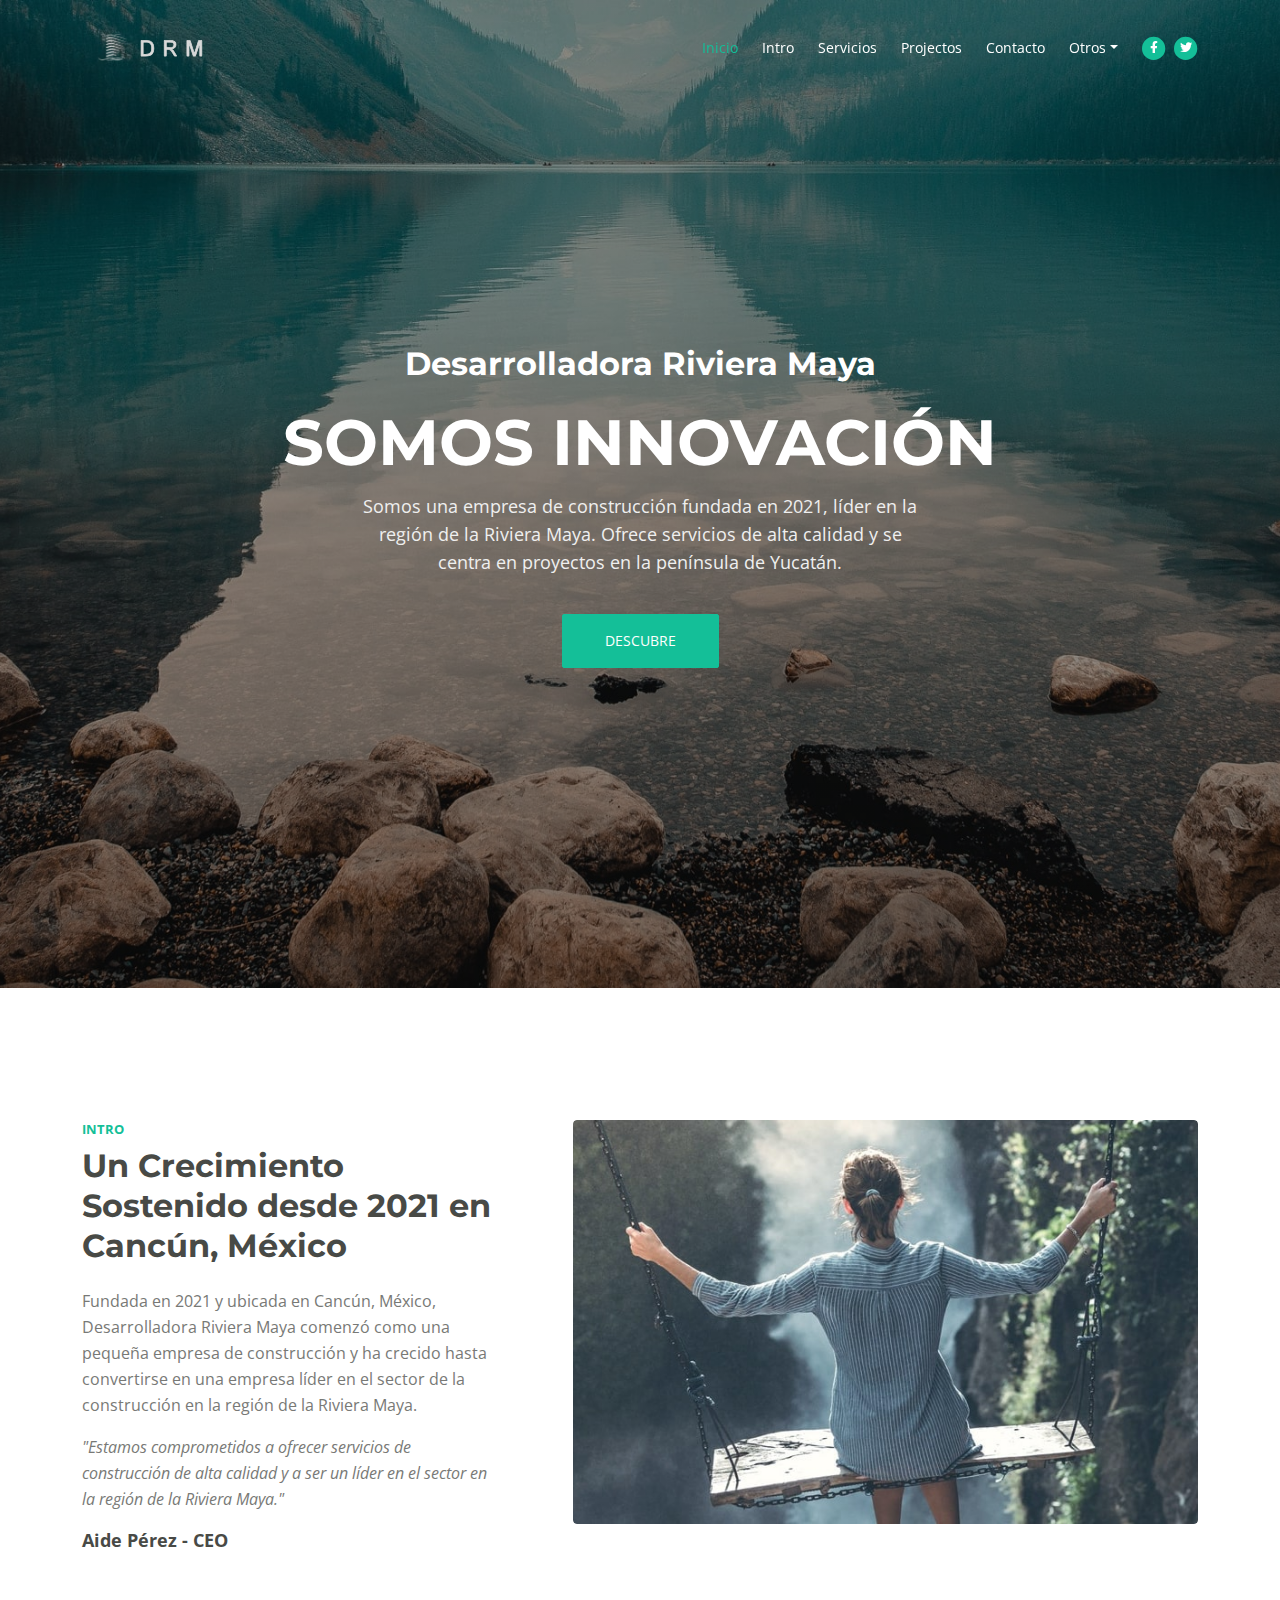
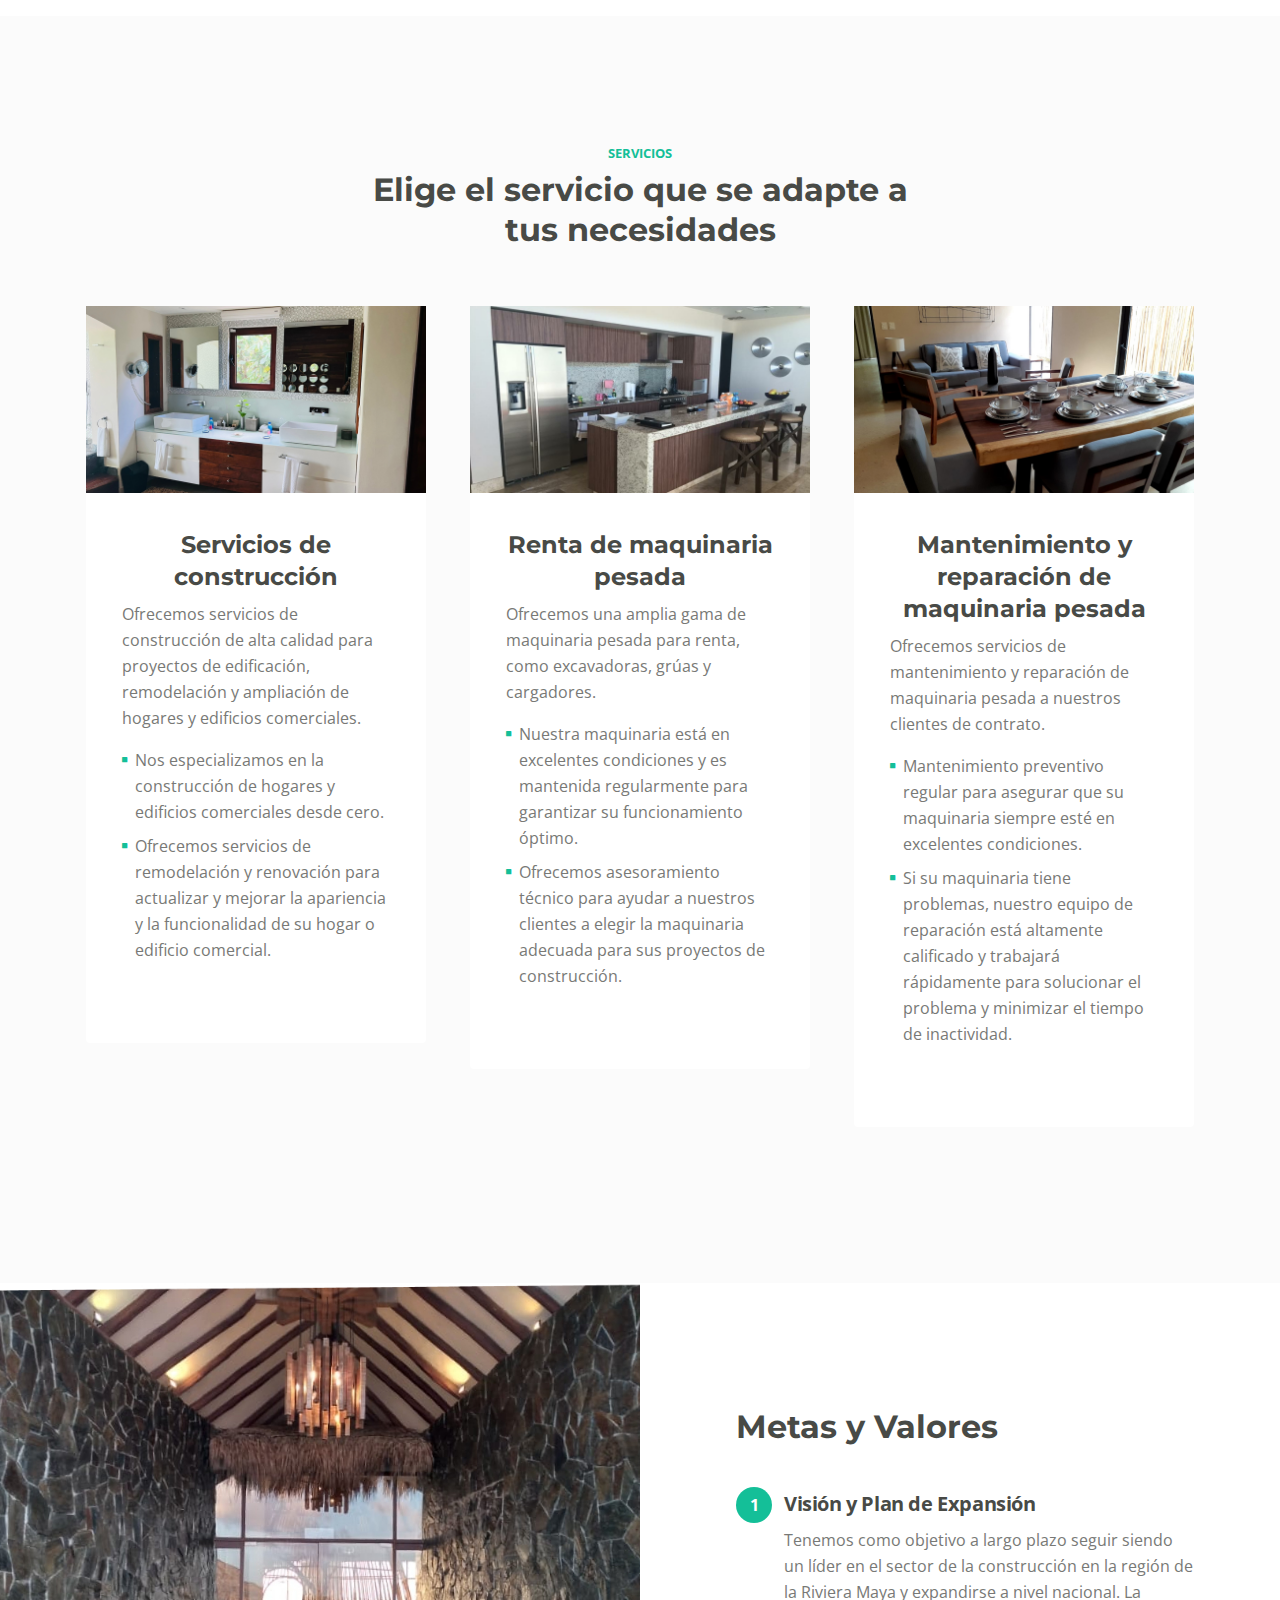
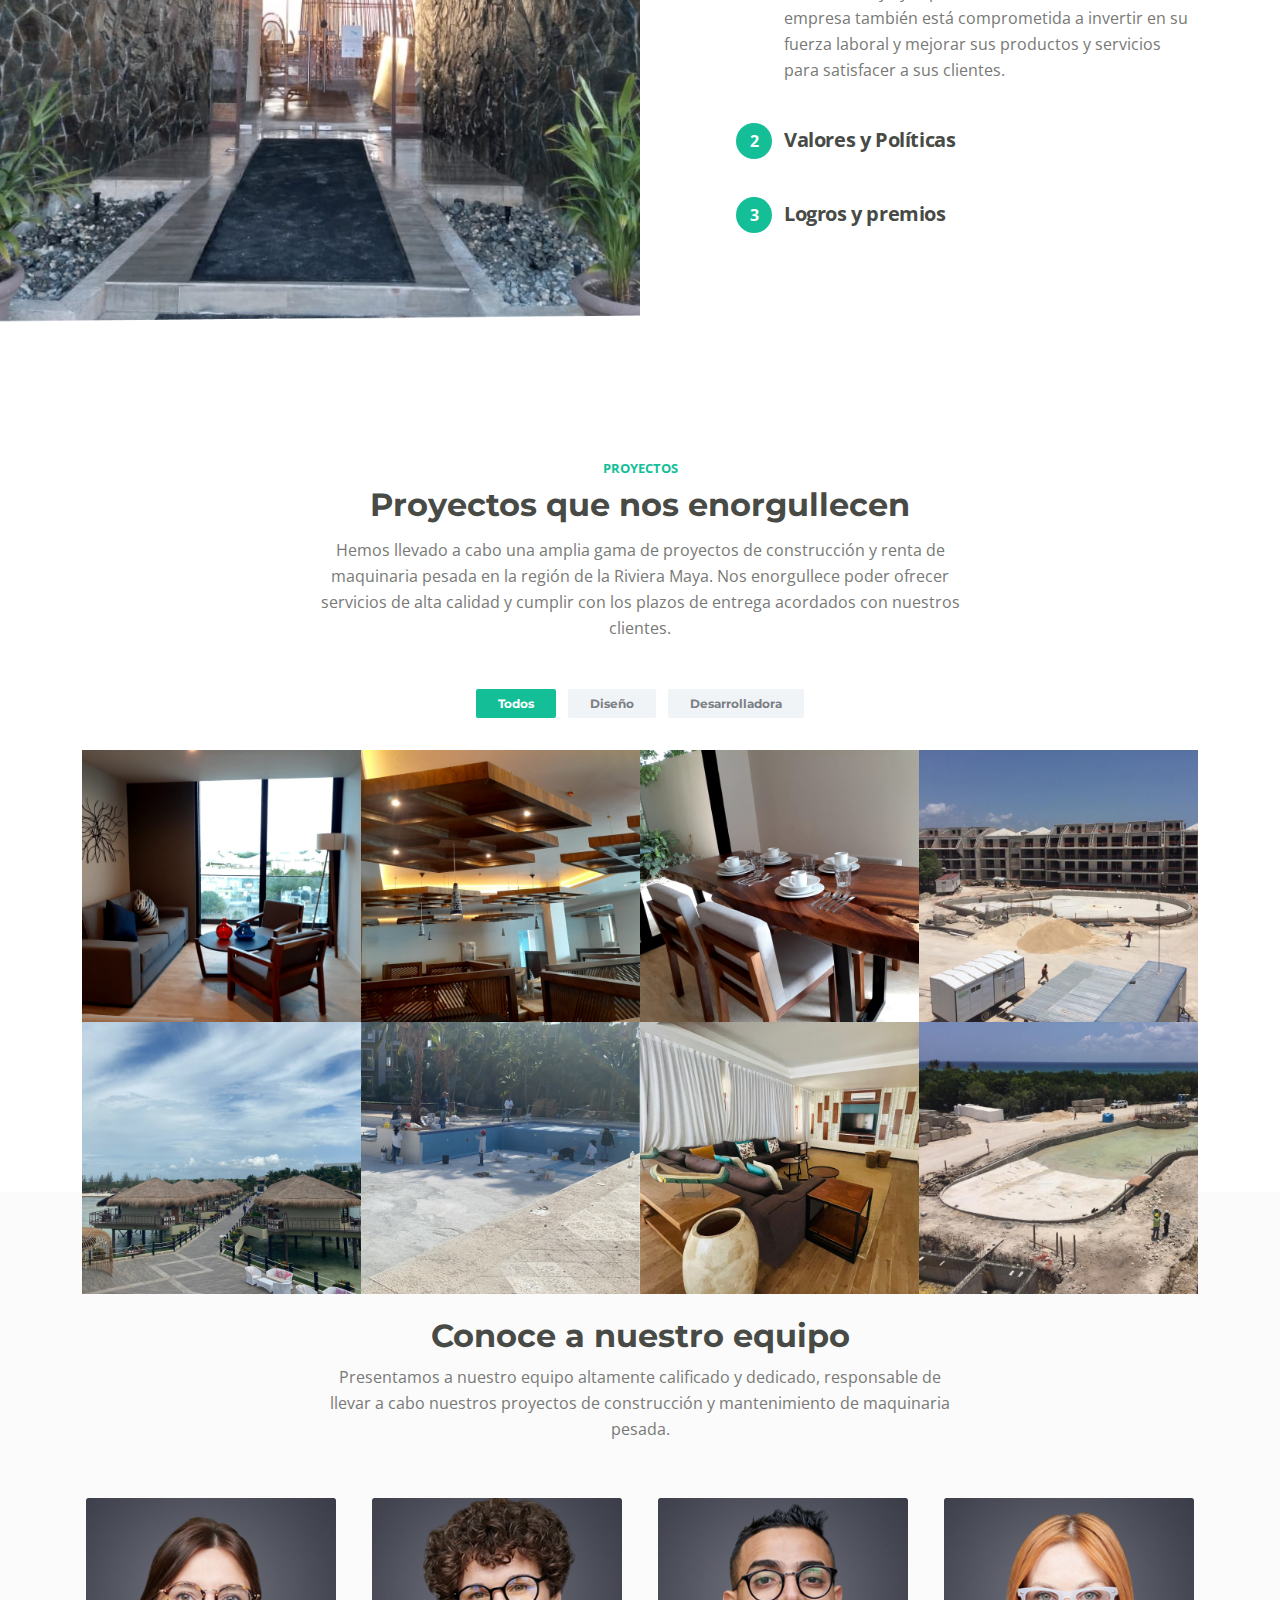
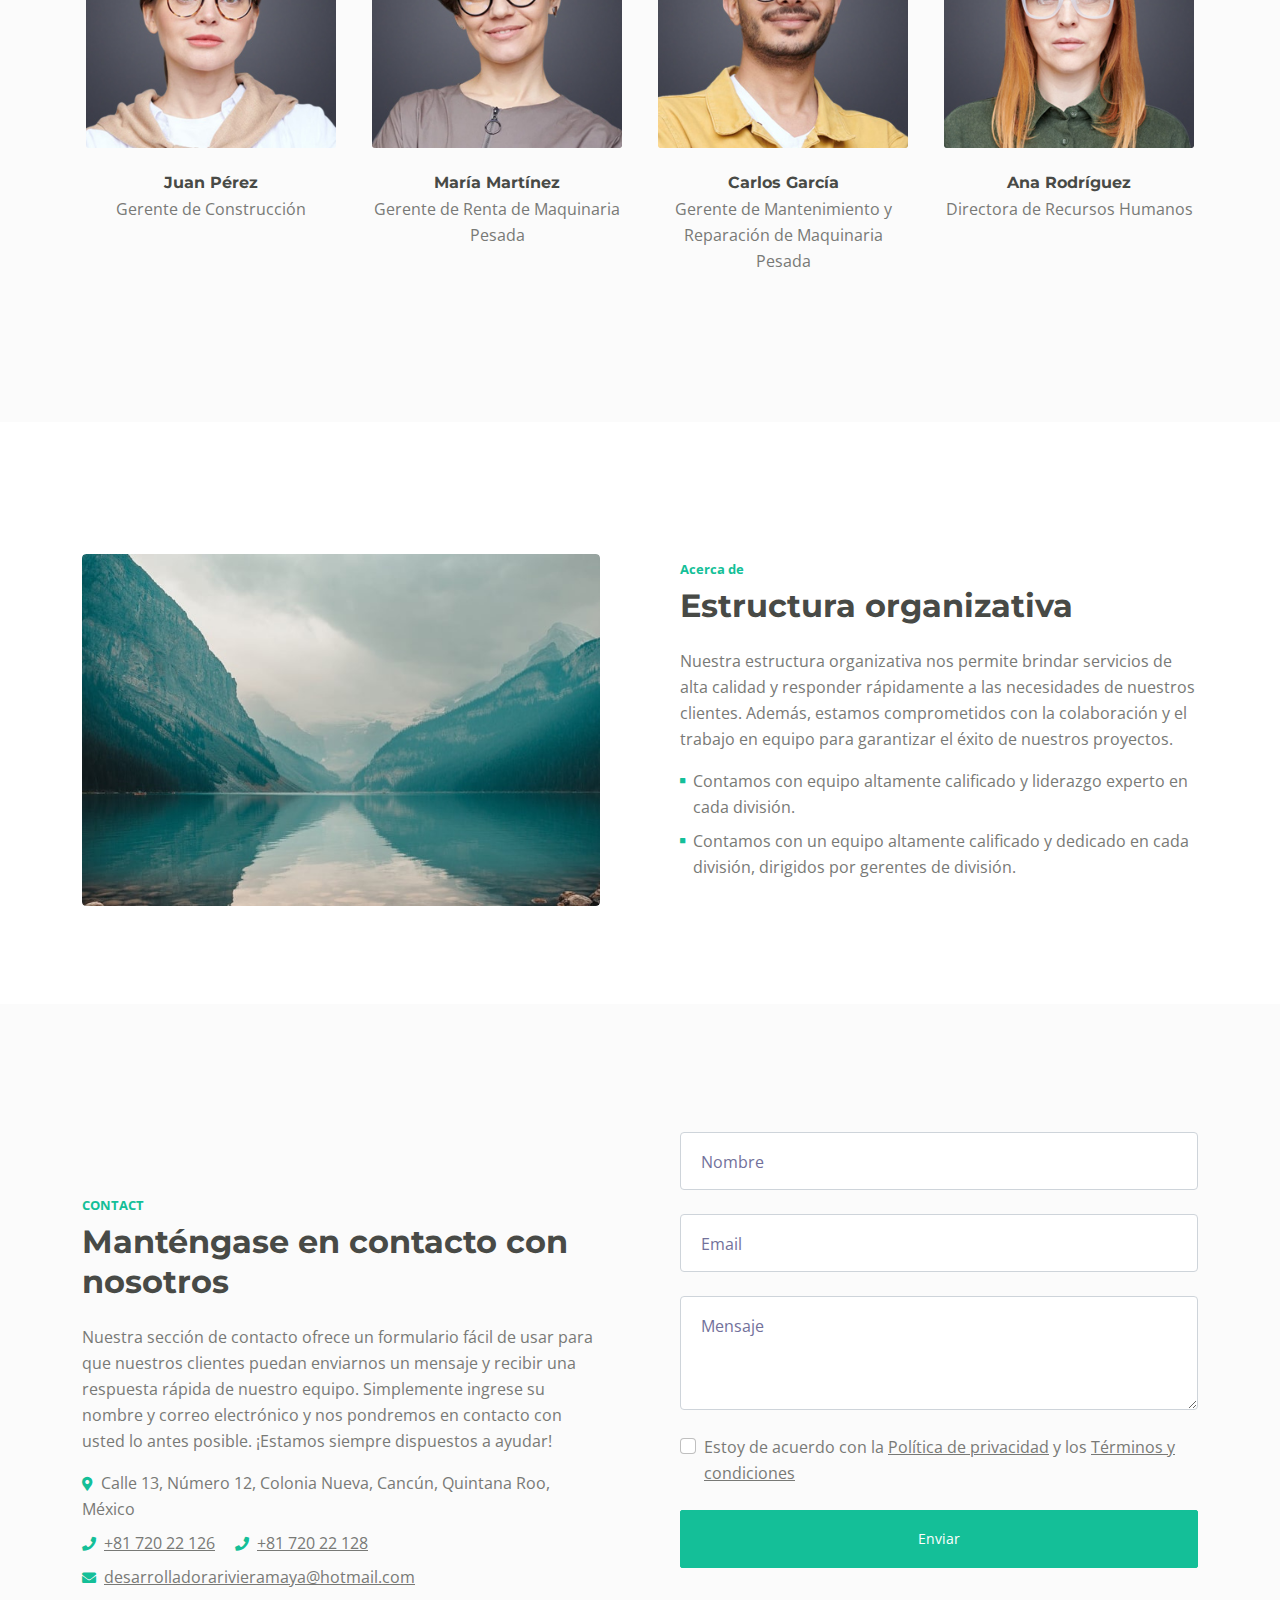
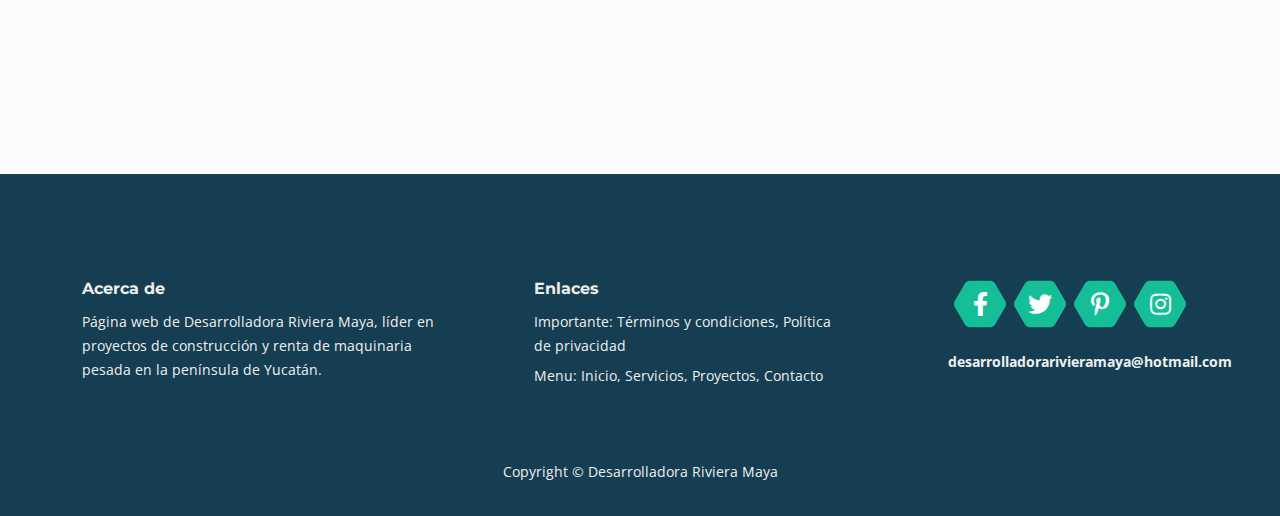
==== commit 012fa3ae: "[feature] Add logo" ====
--- a/index.html
+++ b/index.html
@@ -44,10 +44,10 @@
     <div class="container">
 
       <!-- Image Logo -->
-      <!-- <a class="navbar-brand logo-image" href="index.html"><img src="images/logo.svg" alt="alternative"></a> -->
+      <a class="navbar-brand logo-image" href="index.html"><img src="images/logo.svg" alt="alternative"></a>
 
       <!-- Text Logo - Use this if you don't have a graphic logo -->
-      <a class="navbar-brand logo-text" href="index.html">DRM</a>
+      <!-- <a class="navbar-brand logo-text" href="index.html">DRM</a> -->
 
       <button class="navbar-toggler p-0 border-0" type="button" id="navbarSideCollapse" aria-label="Toggle navigation">
         <span class="navbar-toggler-icon"></span>
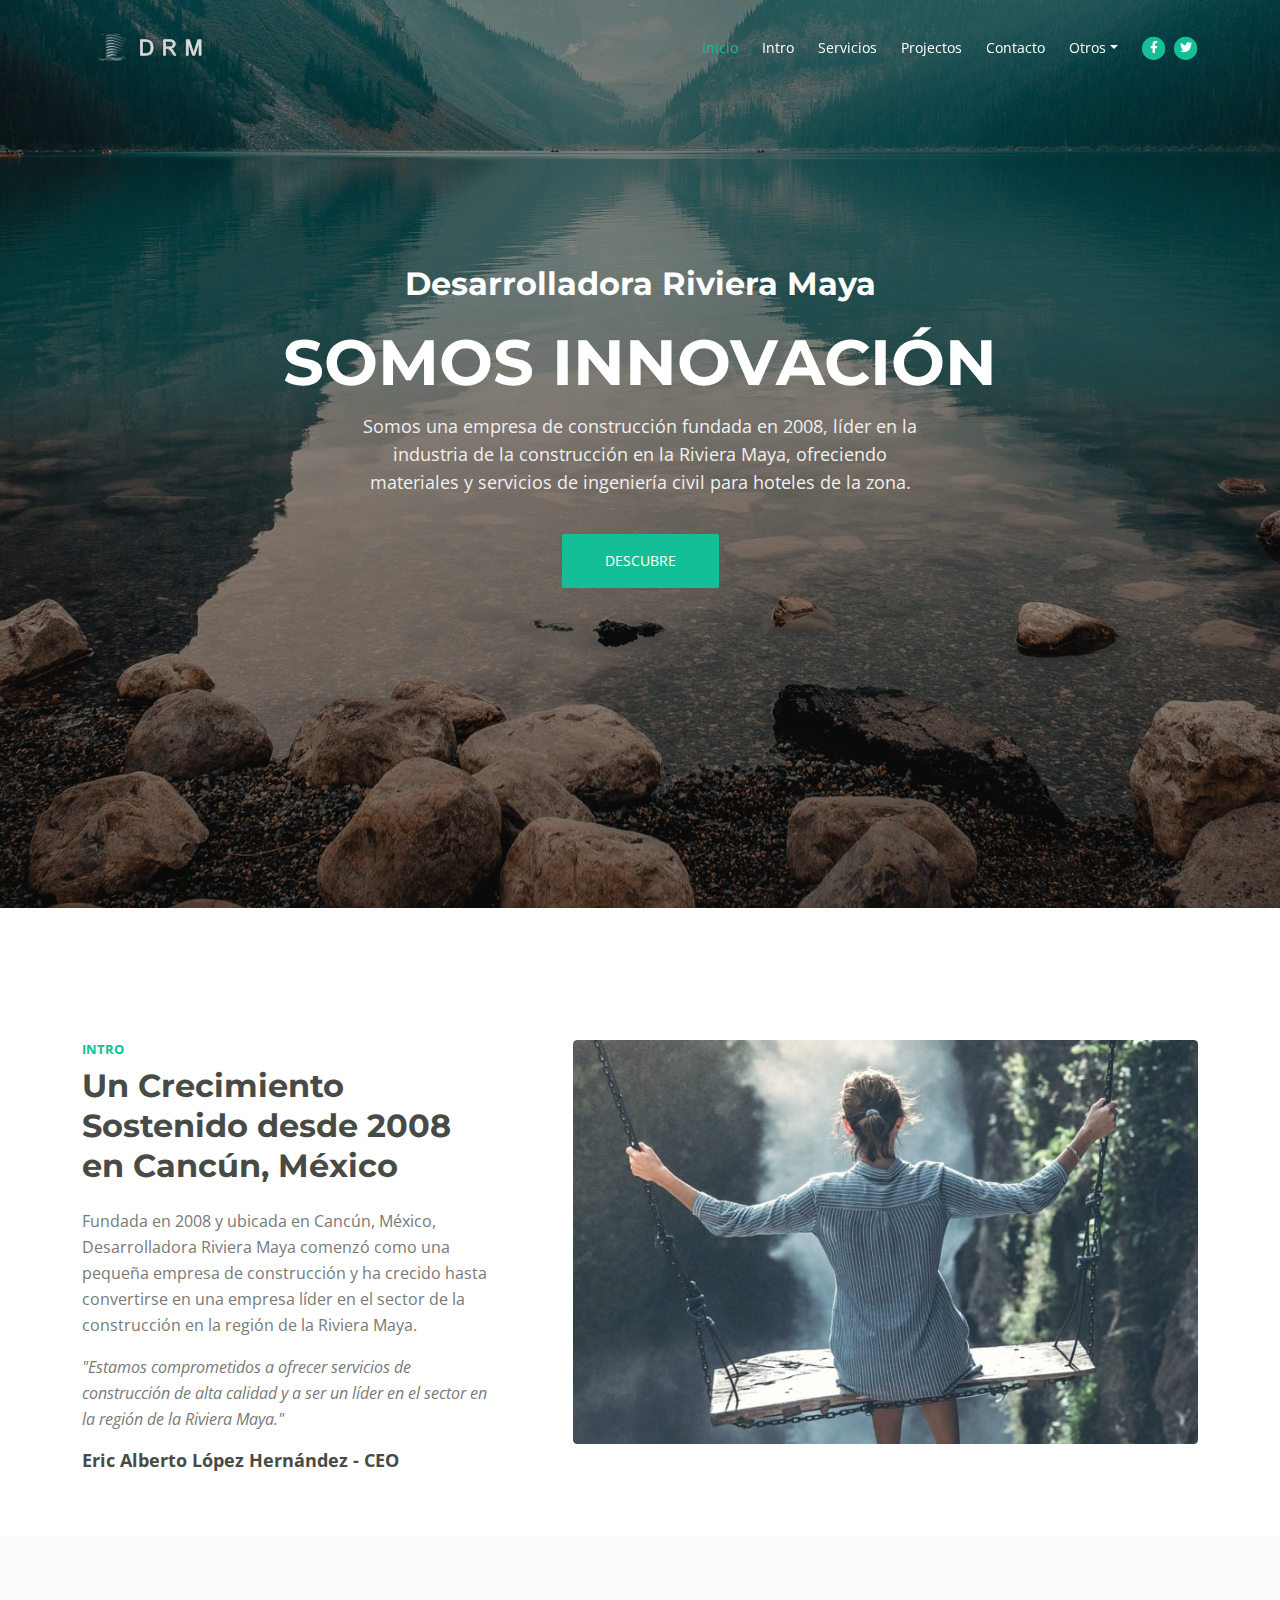
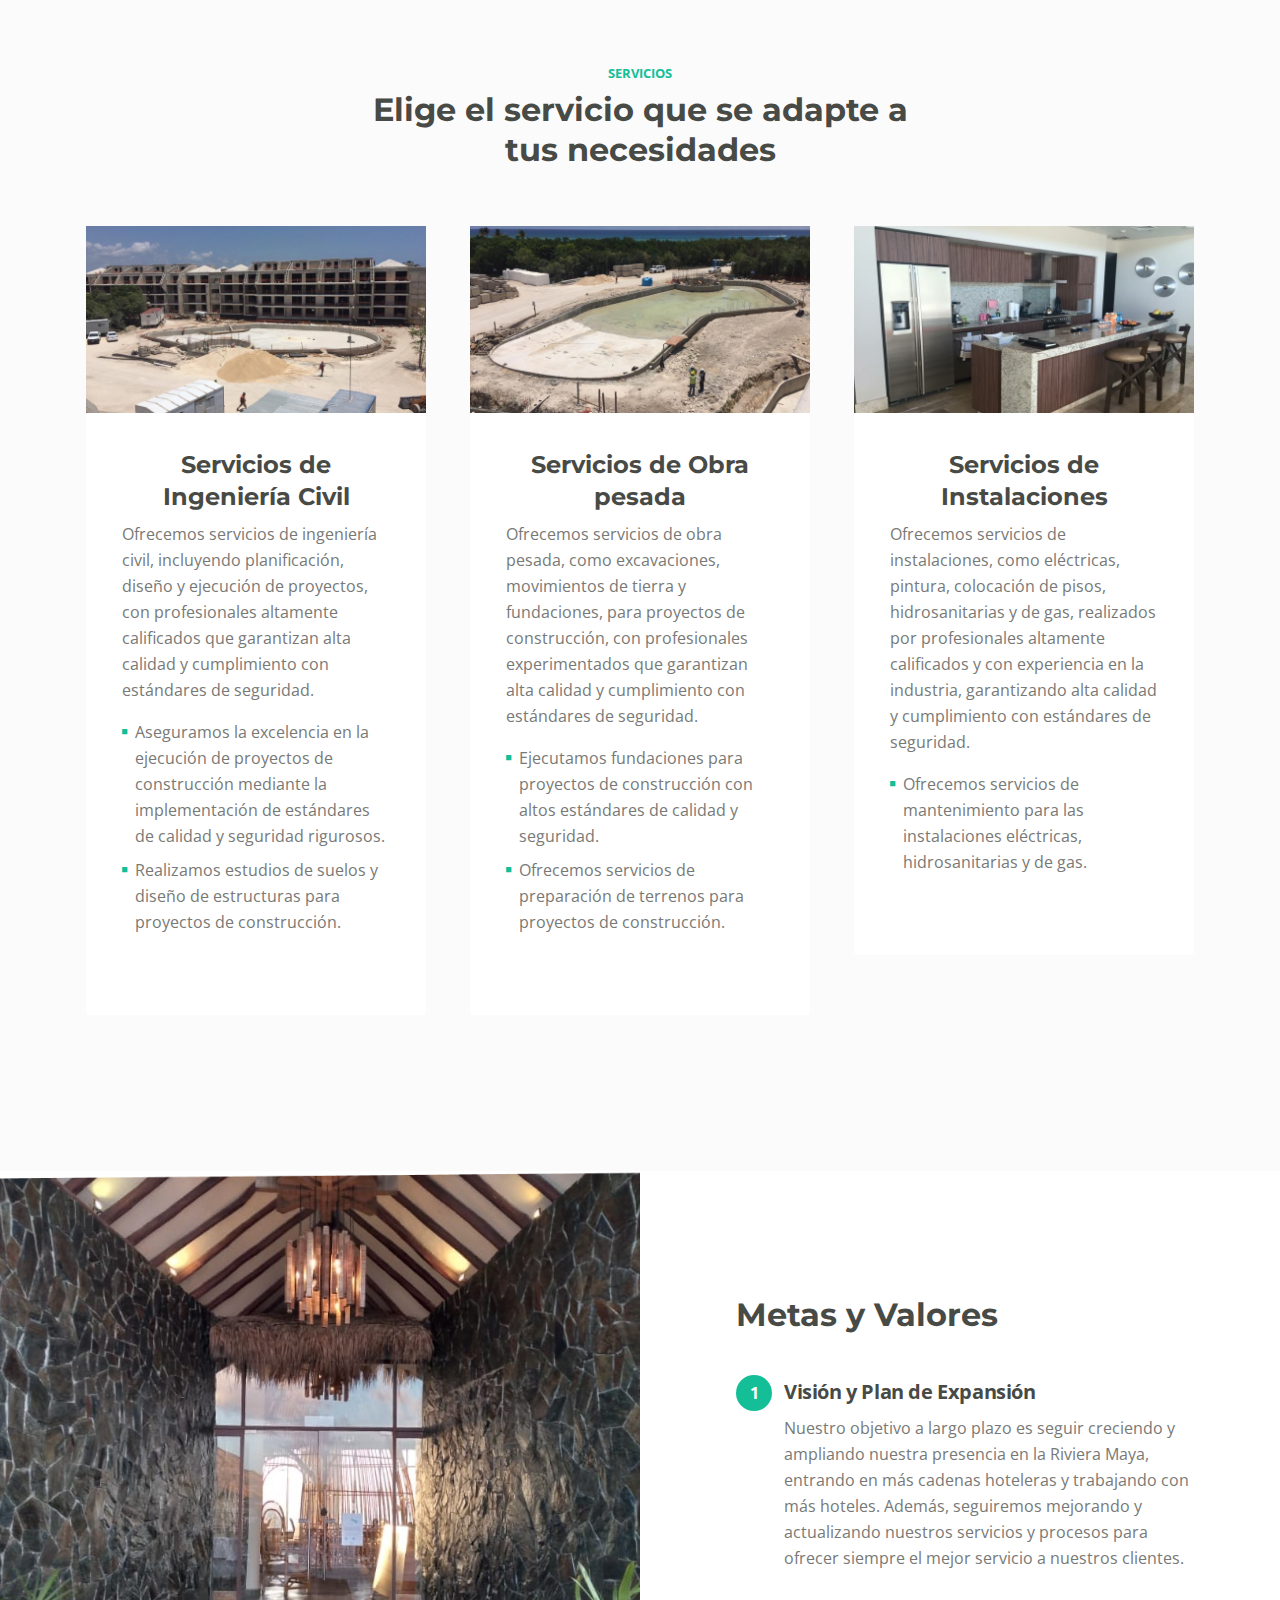
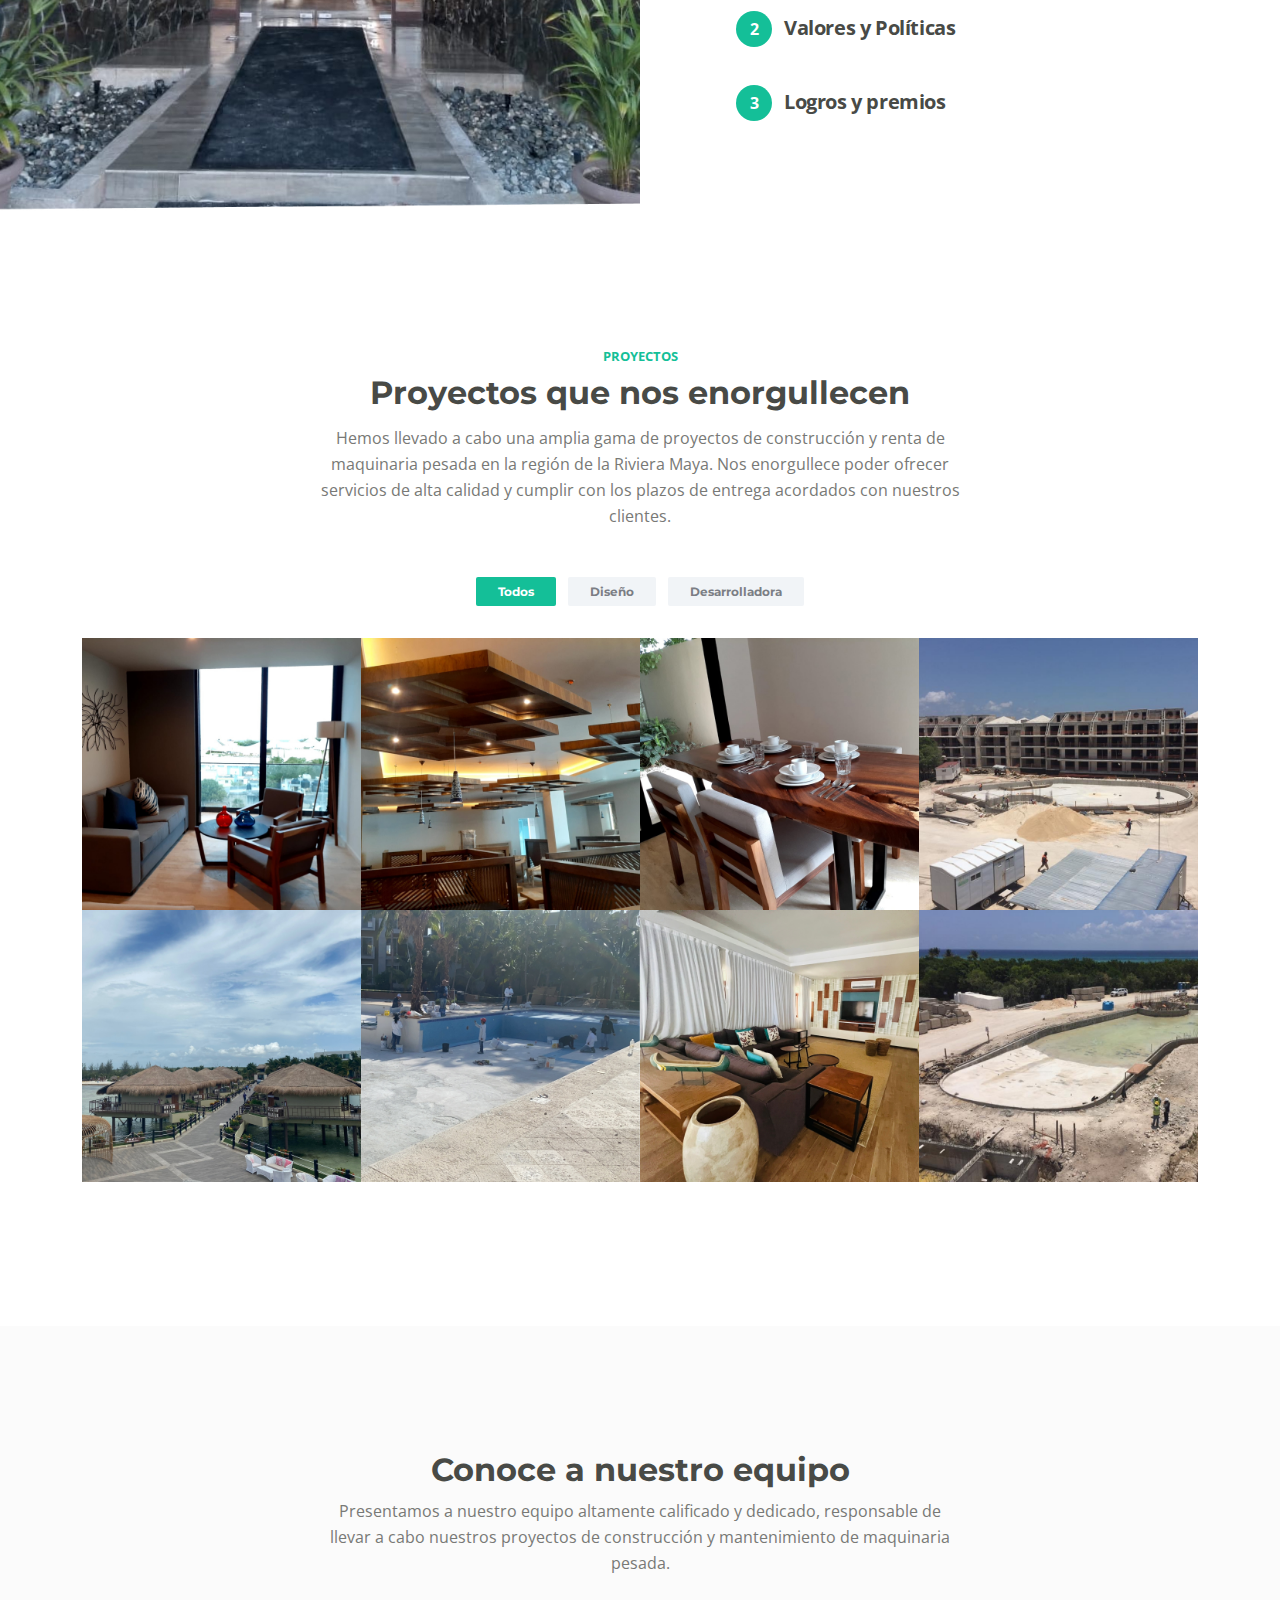
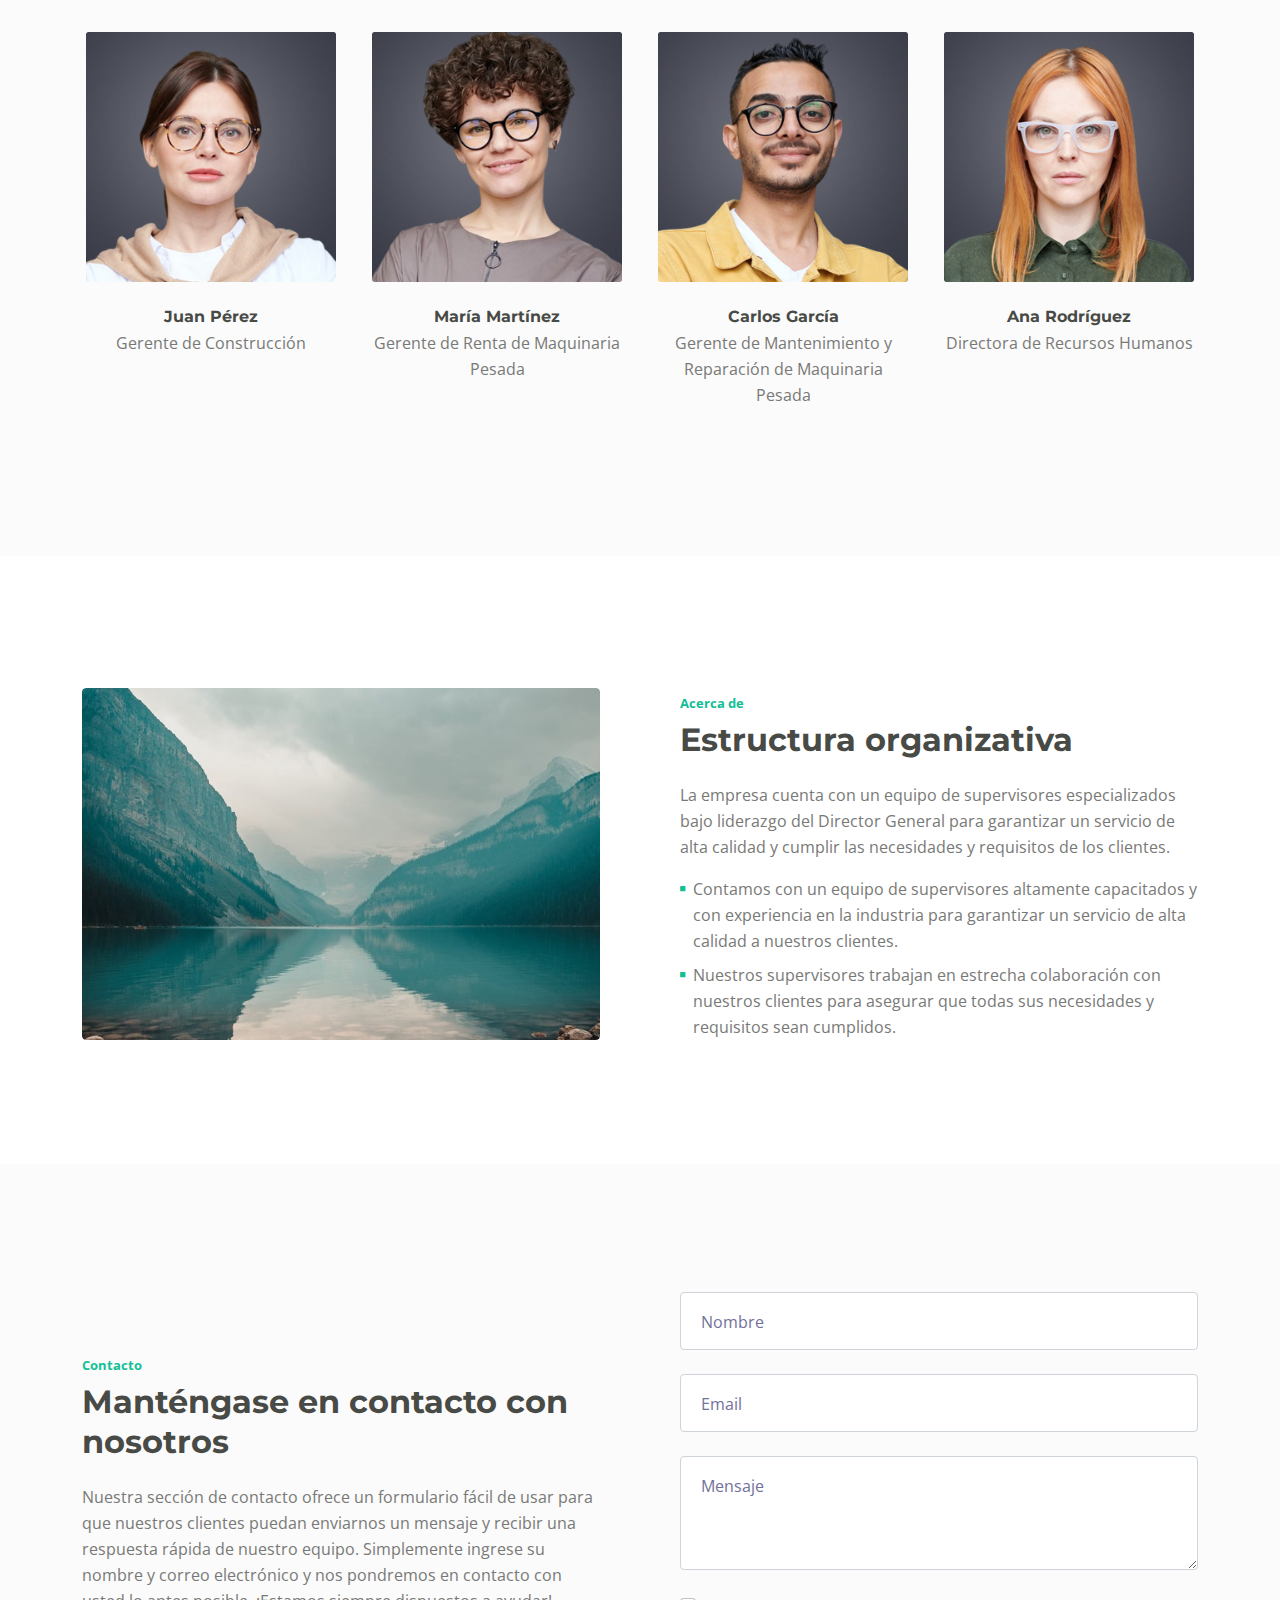
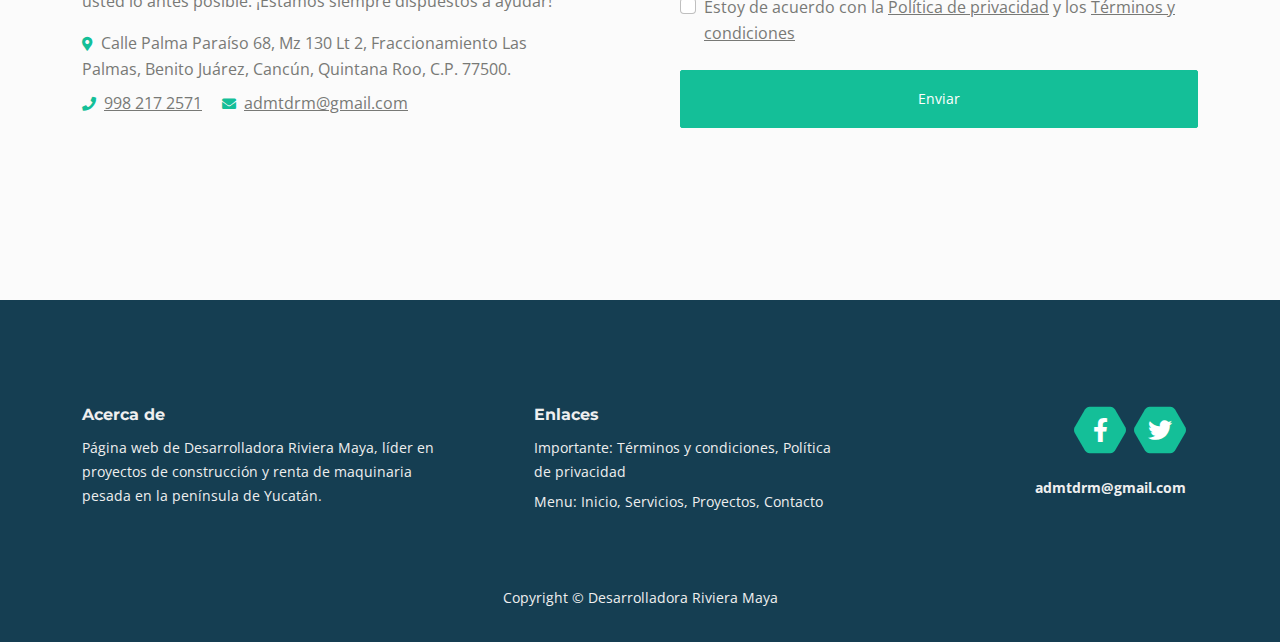
==== commit f69ac87c: "[feature] Add CV empresarial al contenido." ====
--- a/index.html
+++ b/index.html
@@ -118,9 +118,9 @@
           <div class="text-container">
             <h1 class="h1-large2">Desarrolladora Riviera Maya</span></h1>
             <h1 class="h1-large">SOMOS <span class="replace-me">INNOVACIÓN, SERVICIO, CALIDAD</span></h1>
-            <p class="p-large">Somos una empresa de construcción fundada en 2021, líder en la
-              región de la Riviera Maya. Ofrece servicios de alta calidad y se centra en proyectos
-              en la península de Yucatán.</p>
+            <p class="p-large">Somos una empresa de construcción fundada en 2008, líder en la industria de la
+              construcción en la Riviera Maya, ofreciendo materiales y servicios de ingeniería civil para hoteles de la
+              zona.</p>
             <a class="btn-solid-lg" href="#intro">DESCUBRE</a>
           </div> <!-- end of text-container -->
         </div> <!-- end of col -->
@@ -137,13 +137,13 @@
         <div class="col-lg-5">
           <div class="text-container">
             <div class="section-title">INTRO</div>
-            <h2>Un Crecimiento Sostenido desde 2021 en Cancún, México</h2>
-            <p>Fundada en 2021 y ubicada en Cancún, México, Desarrolladora Riviera Maya comenzó como una pequeña empresa
+            <h2>Un Crecimiento Sostenido desde 2008 en Cancún, México</h2>
+            <p>Fundada en 2008 y ubicada en Cancún, México, Desarrolladora Riviera Maya comenzó como una pequeña empresa
               de construcción y ha crecido hasta convertirse en una empresa líder en el sector de la construcción en la
               región de la Riviera Maya.</p>
             <p class="testimonial-text">"Estamos comprometidos a ofrecer servicios de construcción de alta calidad y a
               ser un líder en el sector en la región de la Riviera Maya."</p>
-            <div class="testimonial-author">Aide Pérez - CEO</div>
+            <div class="testimonial-author">Eric Alberto López Hernández - CEO</div>
           </div> <!-- end of text-container -->
         </div> <!-- end of col -->
         <div class="col-lg-7">
@@ -156,10 +156,6 @@
   </div> <!-- end of basic-1 -->
   <!-- end of intro -->
 
-
-
-
-
   <!-- Services -->
   <div id="services" class="cards-2 bg-gray">
     <div class="container">
@@ -178,19 +174,20 @@
               <img class="img-fluid" src="images/service-1.jpg" alt="alternative">
             </div>
             <div class="card-body">
-              <h4 class="card-title">Servicios de construcción</h4>
-              <p>Ofrecemos servicios de construcción de alta calidad para proyectos de edificación, remodelación y
-                ampliación de hogares y edificios comerciales.</p>
+              <h4 class="card-title">Servicios de Ingeniería Civil</h4>
+              <p>Ofrecemos servicios de ingeniería civil, incluyendo planificación, diseño y ejecución de proyectos, con
+                profesionales altamente calificados que garantizan alta calidad y cumplimiento con estándares de
+                seguridad.</p>
               <ul class="list-unstyled li-space-lg">
                 <li class="d-flex">
                   <i class="fas fa-square"></i>
-                  <div class="flex-grow-1">Nos especializamos en la construcción de hogares y edificios comerciales
-                    desde cero.</div>
+                  <div class="flex-grow-1"> Aseguramos la excelencia en la ejecución de proyectos de construcción
+                    mediante la implementación de estándares de calidad y seguridad rigurosos.</div>
                 </li>
                 <li class="d-flex">
                   <i class="fas fa-square"></i>
-                  <div class="flex-grow-1">Ofrecemos servicios de remodelación y renovación para actualizar y mejorar la
-                    apariencia y la funcionalidad de su hogar o edificio comercial.</div>
+                  <div class="flex-grow-1">Realizamos estudios de suelos y diseño de estructuras para proyectos de
+                    construcción.</div>
                 </li>
               </ul>
 
@@ -205,18 +202,20 @@
               <img class="img-fluid" src="images/service-2.jpg" alt="alternative">
             </div>
             <div class="card-body">
-              <h4 class="card-title">Renta de maquinaria pesada</h4>
-              <p>Ofrecemos una amplia gama de maquinaria pesada para renta, como excavadoras, grúas y cargadores.</p>
+              <h4 class="card-title">Servicios de Obra pesada</h4>
+              <p>Ofrecemos servicios de obra pesada, como excavaciones, movimientos de tierra y fundaciones, para
+                proyectos de construcción, con profesionales experimentados que garantizan alta calidad y cumplimiento
+                con estándares de seguridad.</p>
               <ul class="list-unstyled li-space-lg">
                 <li class="d-flex">
                   <i class="fas fa-square"></i>
-                  <div class="flex-grow-1">Nuestra maquinaria está en excelentes condiciones y es mantenida regularmente
-                    para garantizar su funcionamiento óptimo.</div>
+                  <div class="flex-grow-1">Ejecutamos fundaciones para proyectos de construcción con altos estándares de
+                    calidad y seguridad.</div>
                 </li>
                 <li class="d-flex">
                   <i class="fas fa-square"></i>
-                  <div class="flex-grow-1">Ofrecemos asesoramiento técnico para ayudar a nuestros clientes a elegir la
-                    maquinaria adecuada para sus proyectos de construcción.</div>
+                  <div class="flex-grow-1">Ofrecemos servicios de preparación de terrenos para proyectos de
+                    construcción.</div>
                 </li>
               </ul>
 
@@ -231,19 +230,17 @@
               <img class="img-fluid" src="images/service-3.jpg" alt="alternative">
             </div>
             <div class="card-body">
-              <h4 class="card-title">Mantenimiento y reparación de maquinaria pesada</h4>
-              <p>Ofrecemos servicios de mantenimiento y reparación de maquinaria pesada a nuestros clientes de contrato.
+              <h4 class="card-title">Servicios de Instalaciones</h4>
+              <p>Ofrecemos servicios de instalaciones, como eléctricas, pintura, colocación de pisos, hidrosanitarias y
+                de gas, realizados por profesionales altamente calificados y con experiencia en la industria,
+                garantizando alta calidad y cumplimiento con estándares de seguridad.
               </p>
               <ul class="list-unstyled li-space-lg">
+
                 <li class="d-flex">
                   <i class="fas fa-square"></i>
-                  <div class="flex-grow-1">Mantenimiento preventivo regular para asegurar que su maquinaria
-                    siempre esté en excelentes condiciones.</div>
-                </li>
-                <li class="d-flex">
-                  <i class="fas fa-square"></i>
-                  <div class="flex-grow-1">Si su maquinaria tiene problemas, nuestro equipo de reparación está altamente
-                    calificado y trabajará rápidamente para solucionar el problema y minimizar el tiempo de inactividad.
+                  <div class="flex-grow-1">Ofrecemos servicios de mantenimiento para las instalaciones eléctricas,
+                    hidrosanitarias y de gas.
                   </div>
                 </li>
               </ul>
@@ -281,10 +278,11 @@
           </div> <!-- end of accordion-header -->
           <div id="collapseOne" class="accordion-collapse collapse show" aria-labelledby="headingOne"
             data-bs-parent="#accordionExample">
-            <div class="accordion-body">Tenemos como objetivo a largo plazo seguir siendo un líder en el sector de la
-              construcción en la región de la Riviera Maya y expandirse a nivel nacional. La empresa también está
-              comprometida a invertir en su fuerza laboral y mejorar sus
-              productos y servicios para satisfacer a sus clientes.</div>
+            <div class="accordion-body">Nuestro objetivo a largo plazo es seguir creciendo y ampliando nuestra presencia
+              en la Riviera Maya, entrando en más cadenas hoteleras y trabajando con más hoteles. Además,
+              seguiremos mejorando y actualizando nuestros servicios y procesos para ofrecer siempre el mejor servicio
+              a nuestros clientes.
+            </div>
           </div> <!-- end of accordion-collapse -->
         </div> <!-- end of accordion-item -->
         <!-- end of accordion-item -->
@@ -300,9 +298,10 @@
           </div> <!-- end of accordion-header -->
           <div id="collapseTwo" class="accordion-collapse collapse" aria-labelledby="headingTwo"
             data-bs-parent="#accordionExample">
-            <div class="accordion-body">En Desarrolladora Riviera Maya, valoramos la calidad, seguridad y
-              responsabilidad social. Nos esforzamos por ofrecer los mejores servicios de construcción y renta de
-              maquinaria pesada a nuestros clientes y apoyamos la formación continua de nuestros empleados.</div>
+            <div class="accordion-body">En Desarrolladora Riviera Maya DRM valoramos el trabajo en equipo y la
+              colaboración cercana con nuestros clientes para obtener beneficios mutuos. Además, fomentamos un ambiente
+              de trabajo seguro y profesional, para garantizar la satisfacción de nuestros clientes y el bienestar de
+              nuestros empleados.</div>
           </div> <!-- end of accordion-collapse -->
         </div> <!-- end of accordion-item -->
         <!-- end of accordion-item -->
@@ -902,19 +901,19 @@
           <div class="text-container">
             <div class="section-title">Acerca de</div>
             <h2>Estructura organizativa</h2>
-            <p>Nuestra estructura organizativa nos permite brindar servicios de alta calidad y responder rápidamente a
-              las necesidades de nuestros clientes. Además, estamos comprometidos con la colaboración y el trabajo en
-              equipo para garantizar el éxito de nuestros proyectos.</p>
+            <p>La empresa cuenta con un equipo de supervisores especializados bajo liderazgo del Director General para
+              garantizar un servicio de alta calidad y cumplir las necesidades y requisitos de los clientes.</p>
             <ul class="list-unstyled li-space-lg">
               <li class="d-flex">
                 <i class="fas fa-square"></i>
-                <div class="flex-grow-1">Contamos con equipo altamente calificado y liderazgo experto en cada división.
+                <div class="flex-grow-1">Contamos con un equipo de supervisores altamente capacitados y con experiencia
+                  en la industria para garantizar un servicio de alta calidad a nuestros clientes.
                 </div>
               </li>
               <li class="d-flex">
                 <i class="fas fa-square"></i>
-                <div class="flex-grow-1">Contamos con un equipo altamente calificado y dedicado en cada división,
-                  dirigidos por gerentes de división.</div>
+                <div class="flex-grow-1">Nuestros supervisores trabajan en estrecha colaboración con nuestros clientes
+                  para asegurar que todas sus necesidades y requisitos sean cumplidos.</div>
               </li>
             </ul>
 
@@ -932,20 +931,19 @@
       <div class="row">
         <div class="col-lg-6">
           <div class="text-container">
-            <div class="section-title">CONTACT</div>
+            <div class="section-title">Contacto</div>
             <h2>Manténgase en contacto con nosotros</h2>
             <p>Nuestra sección de contacto ofrece un formulario fácil de usar para que nuestros clientes puedan
               enviarnos un mensaje y recibir una respuesta rápida de nuestro equipo. Simplemente ingrese su nombre y
               correo electrónico y nos pondremos en contacto con usted lo antes posible. ¡Estamos siempre dispuestos a
               ayudar!</p>
             <ul class="list-unstyled li-space-lg">
-              <li class="address"><i class="fas fa-map-marker-alt"></i>Calle 13, Número 12, Colonia Nueva, Cancún,
-                Quintana Roo, México
+              <li class="address"><i class="fas fa-map-marker-alt"></i>Calle Palma Paraíso 68, Mz 130 Lt 2,
+                Fraccionamiento Las Palmas, Benito Juárez,
+                Cancún, Quintana Roo, C.P. 77500.
               </li>
-              <li><i class="fas fa-phone"></i><a href="tel:003024630820">+81 720 22 126</a></li>
-              <li><i class="fas fa-phone"></i><a href="tel:003024630820">+81 720 22 128</a></li>
-              <li><i class="fas fa-envelope"></i><a
-                  href="mailto:desarrolladorarivieramaya@hotmail.com">desarrolladorarivieramaya@hotmail.com</a></li>
+              <li><i class="fas fa-phone"></i><a href="tel:+529982172571">998 217 2571</a></li>
+              <li><i class="fas fa-envelope"></i><a href="mailto:admtdrm@gmail.com">admtdrm@gmail.com</a></li>
             </ul>
           </div> <!-- end of text-container -->
         </div> <!-- end of col -->
@@ -1016,18 +1014,8 @@
                 <i class="fab fa-twitter fa-stack-1x"></i>
               </a>
             </span>
-            <span class="fa-stack">
-              <a href="#your-link">
-                <i class="fab fa-pinterest-p fa-stack-1x"></i>
-              </a>
-            </span>
-            <span class="fa-stack">
-              <a href="#your-link">
-                <i class="fab fa-instagram fa-stack-1x"></i>
-              </a>
-            </span>
-            <p class="p-small"><a
-                href="mailto:desarroladorarivieramaya@hotmail.com"><strong>desarrolladorarivieramaya@hotmail.com</strong></a>
+
+            <p class="p-small"><a href="mailto:admtdrm@gmail.com"><strong>admtdrm@gmail.com</strong></a>
             </p>
           </div> <!-- end of footer-col -->
         </div> <!-- end of col -->
--- a/css/styles.css
+++ b/css/styles.css
@@ -2086,7 +2086,7 @@
 
   /* Header */
   .header {
-    padding-top: 21rem;
+    padding-top: 16rem;
     padding-bottom: 20rem;
   }
 
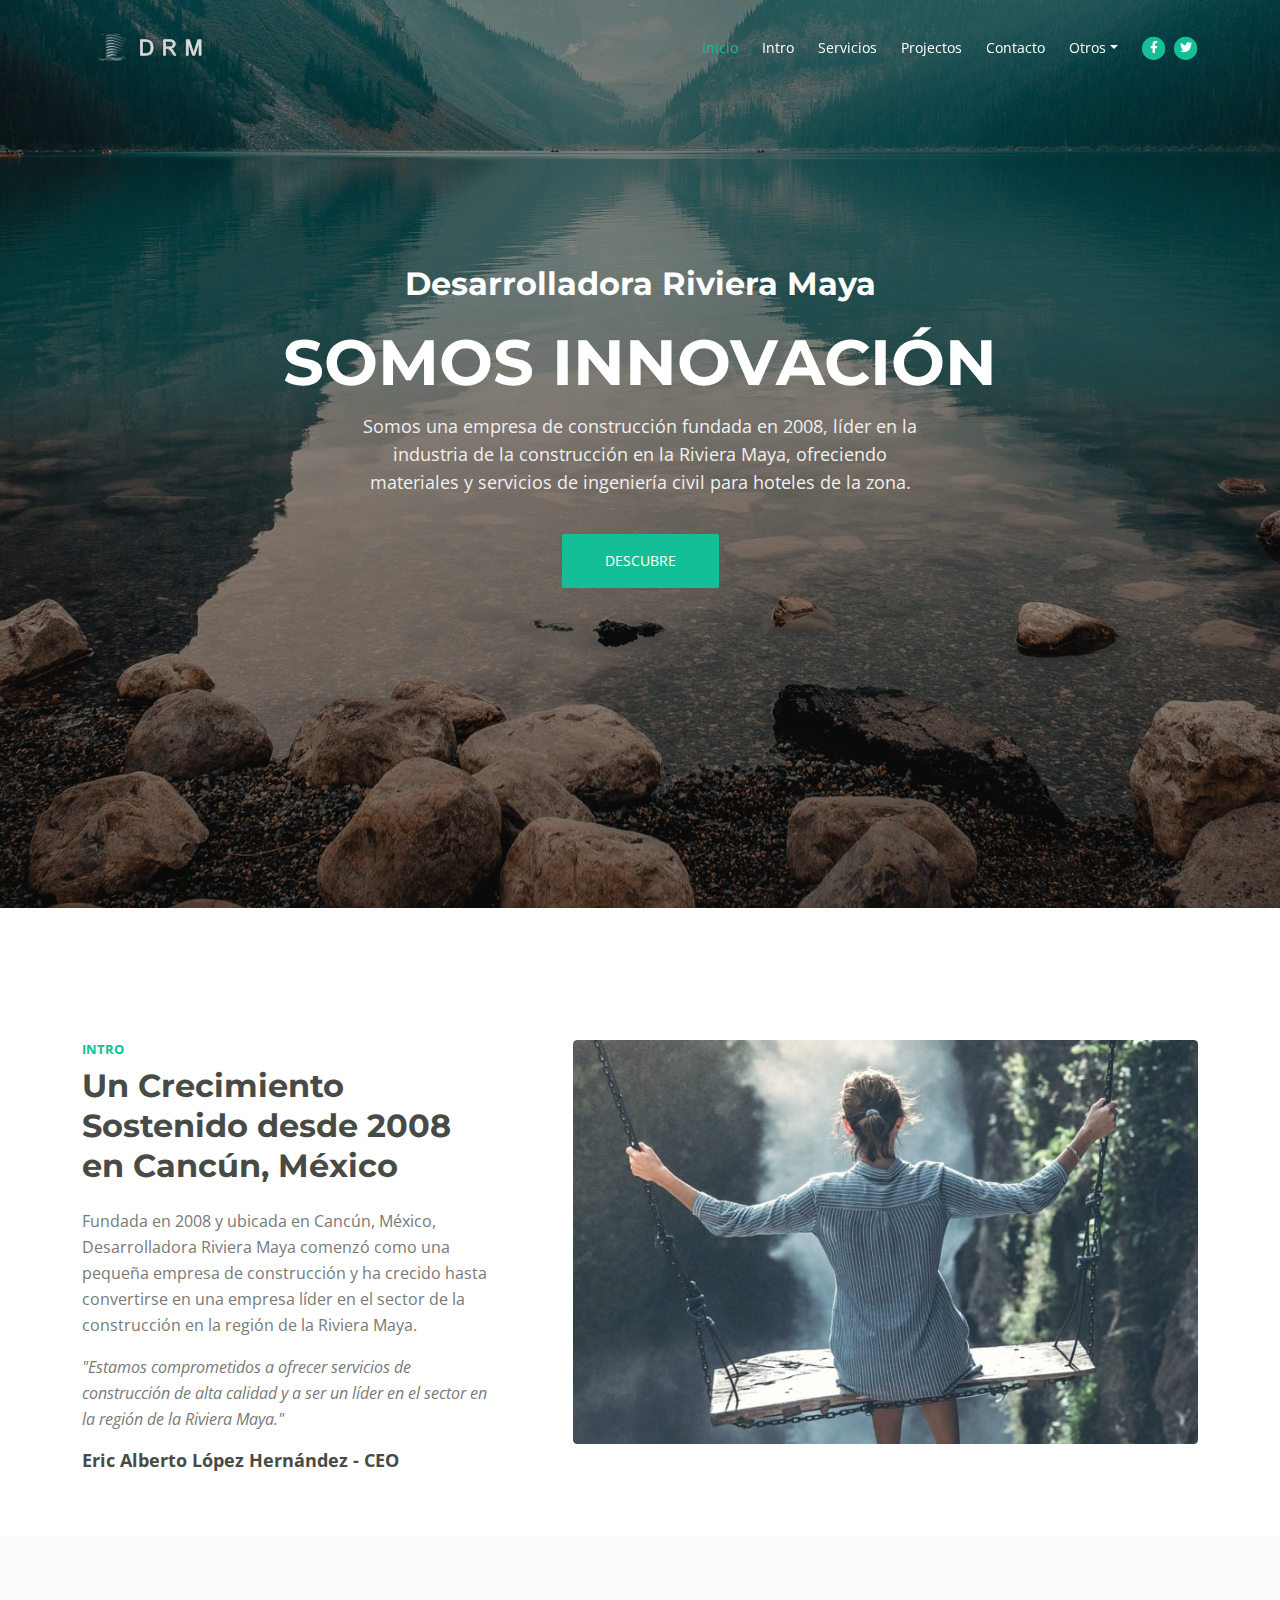
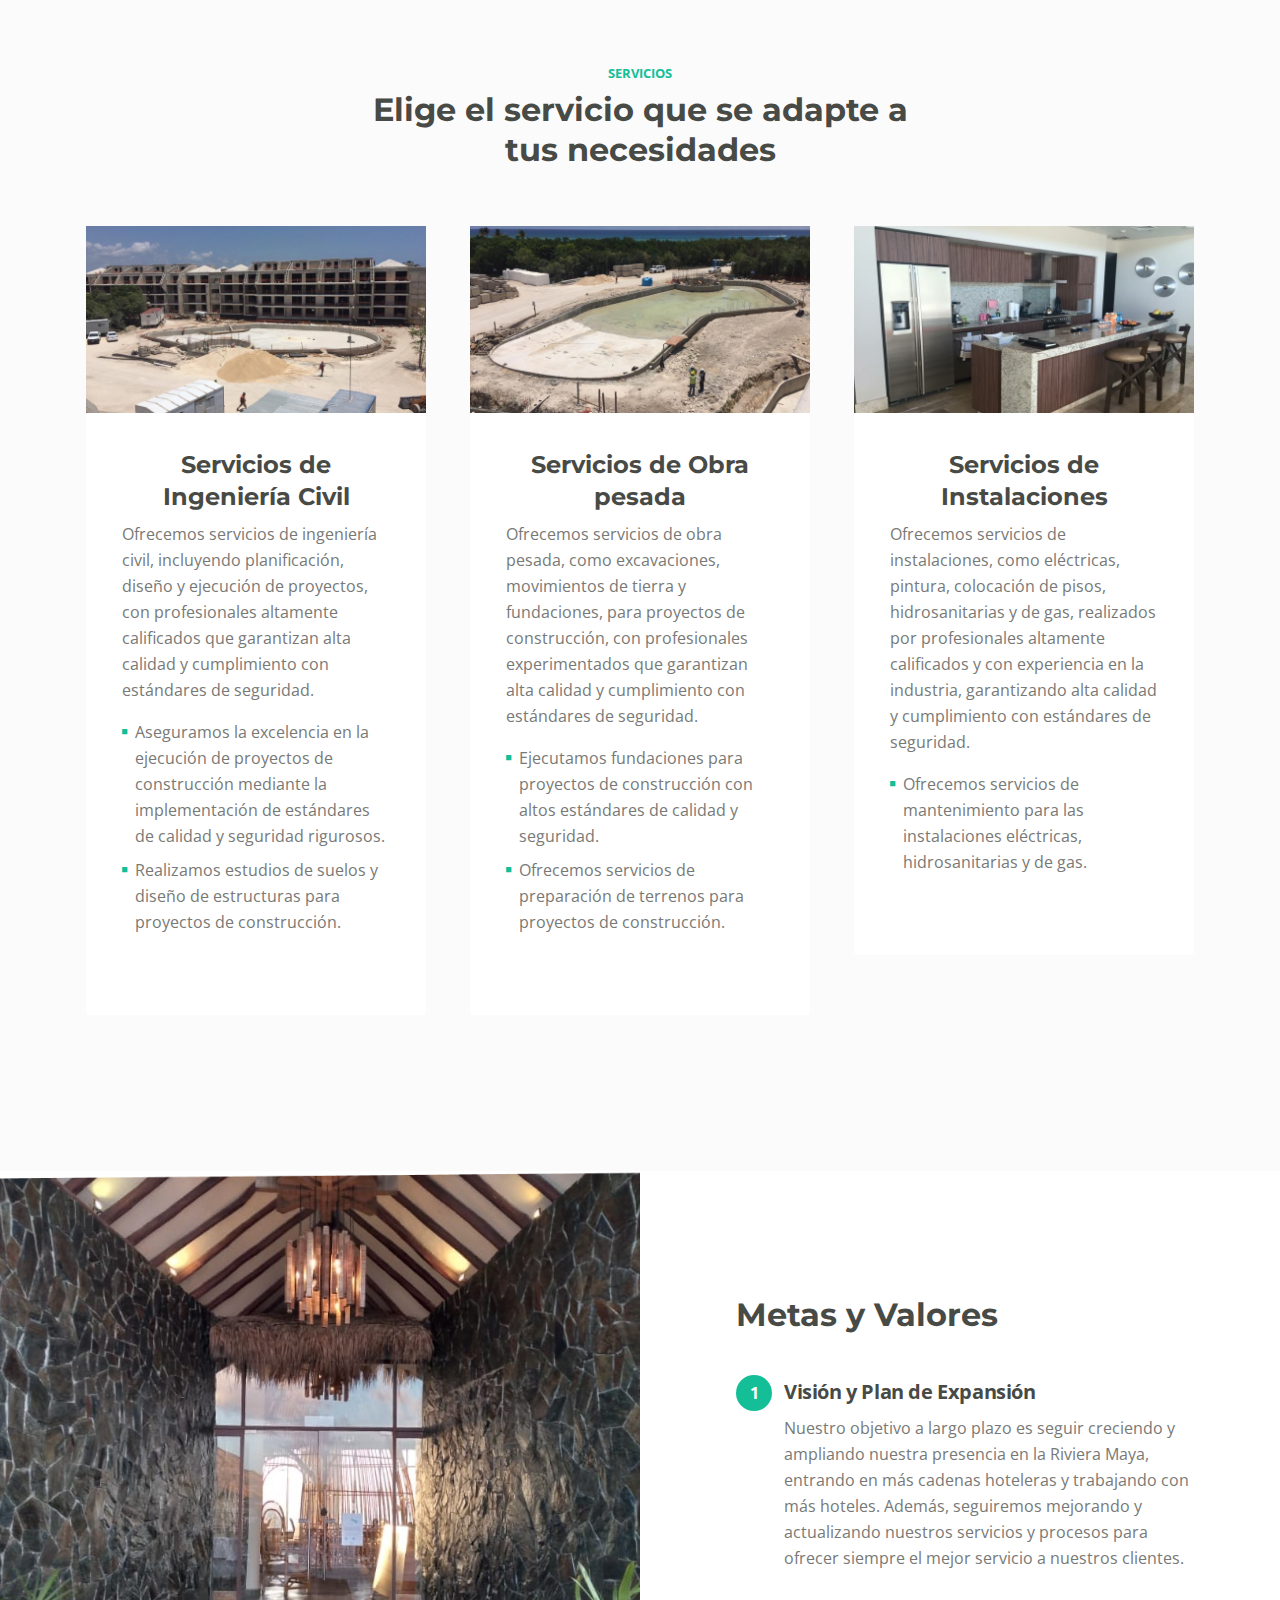
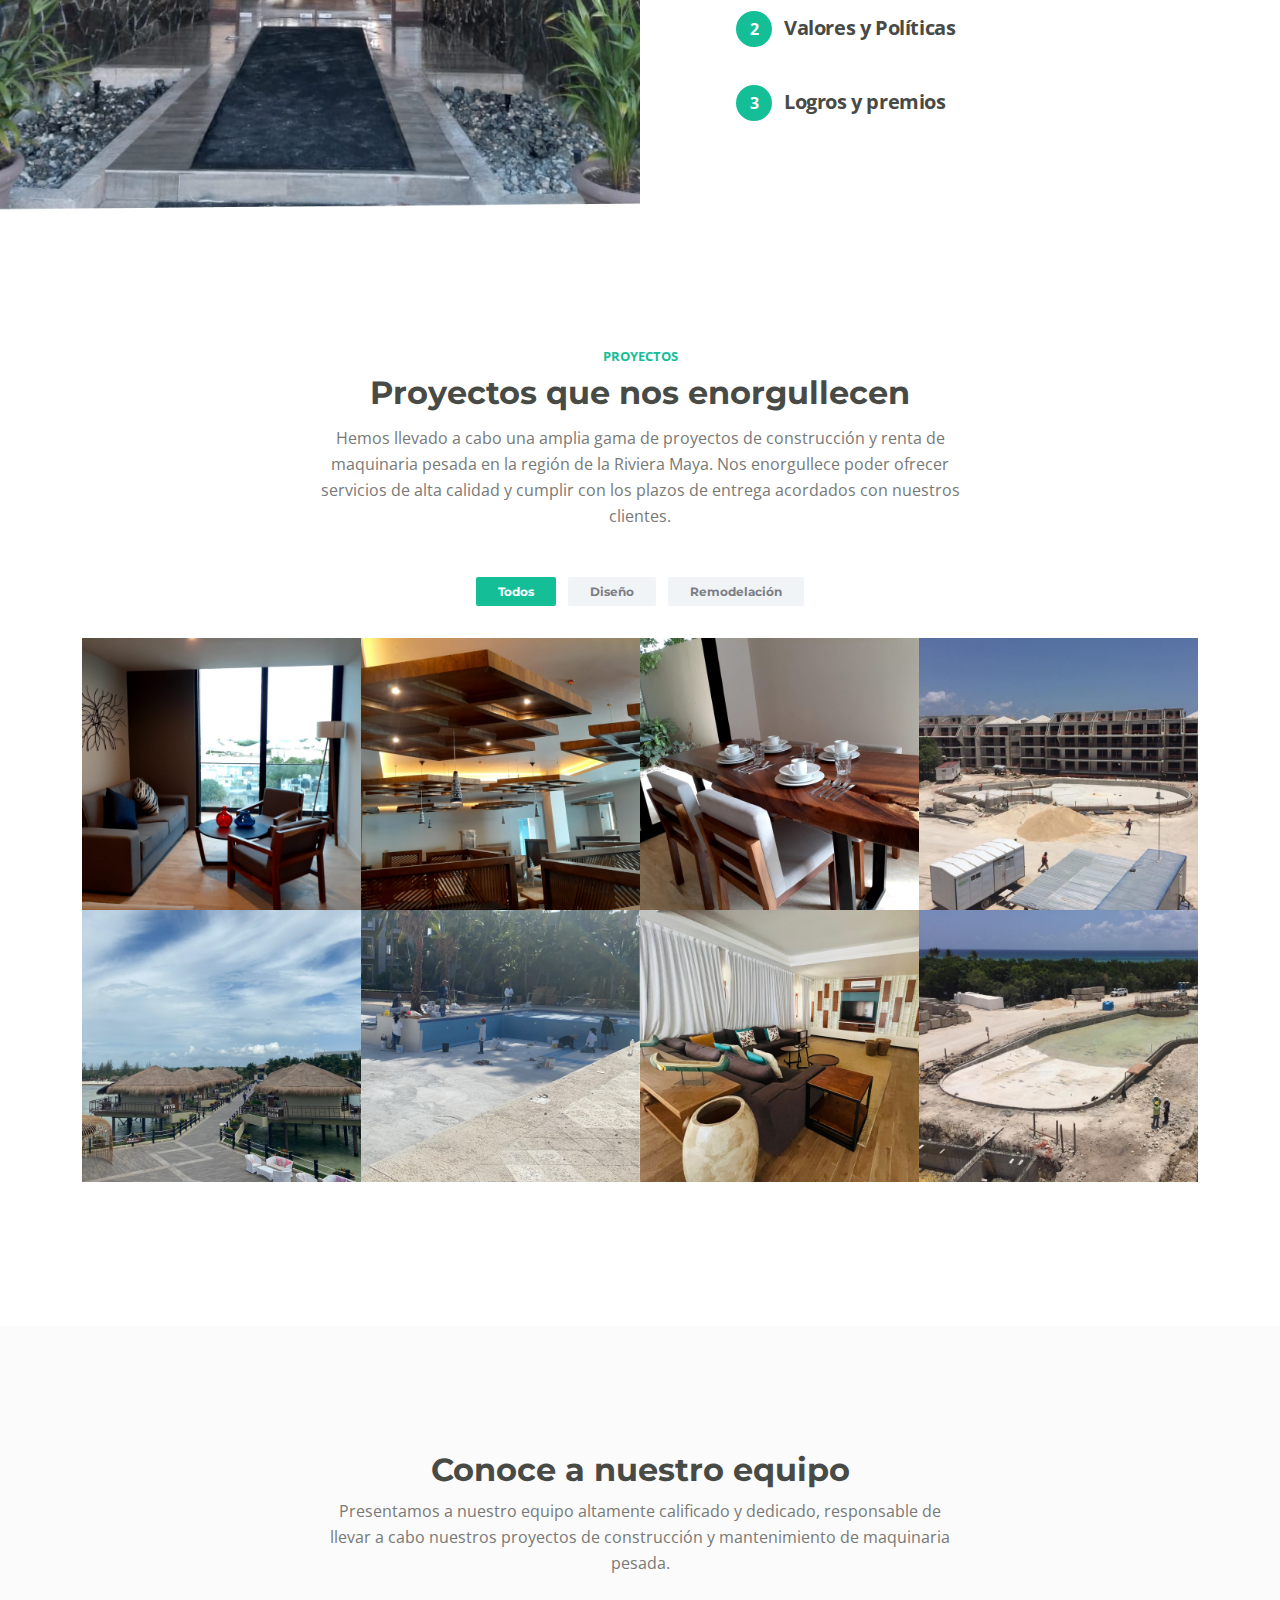
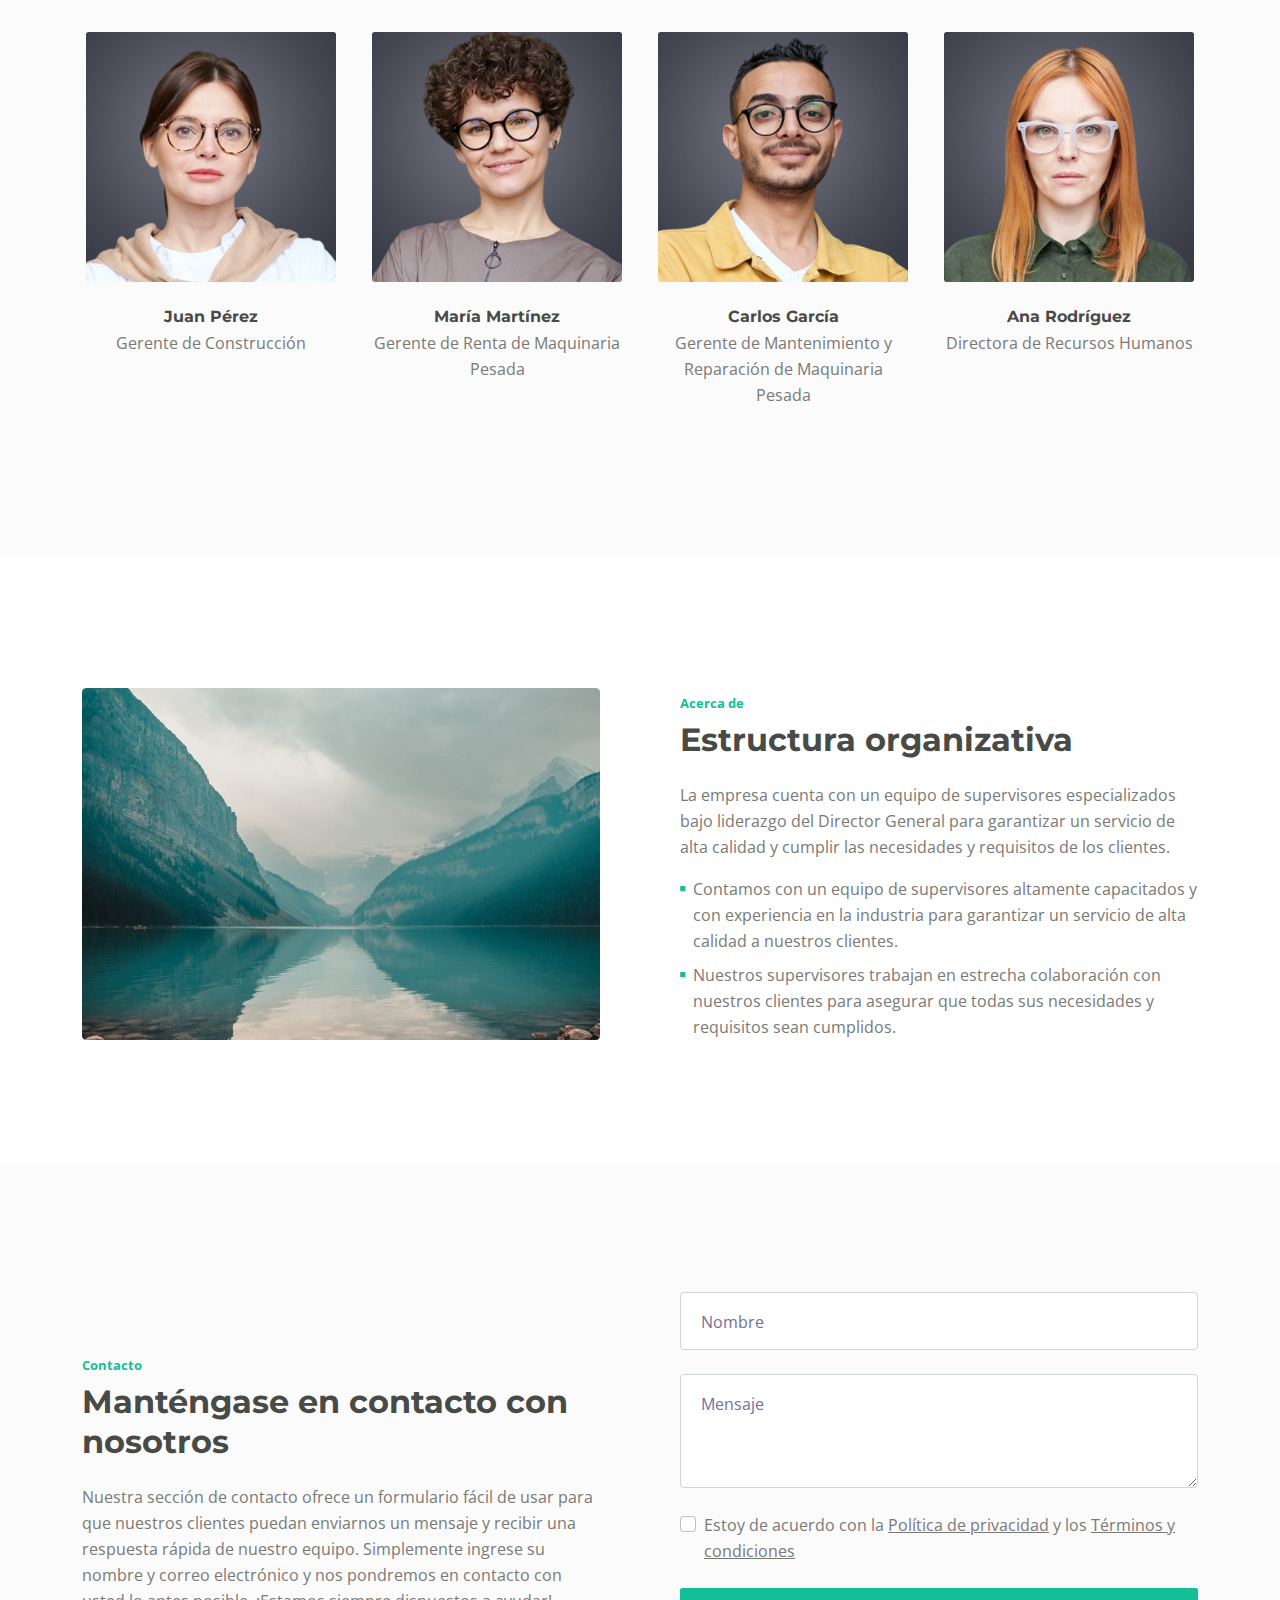
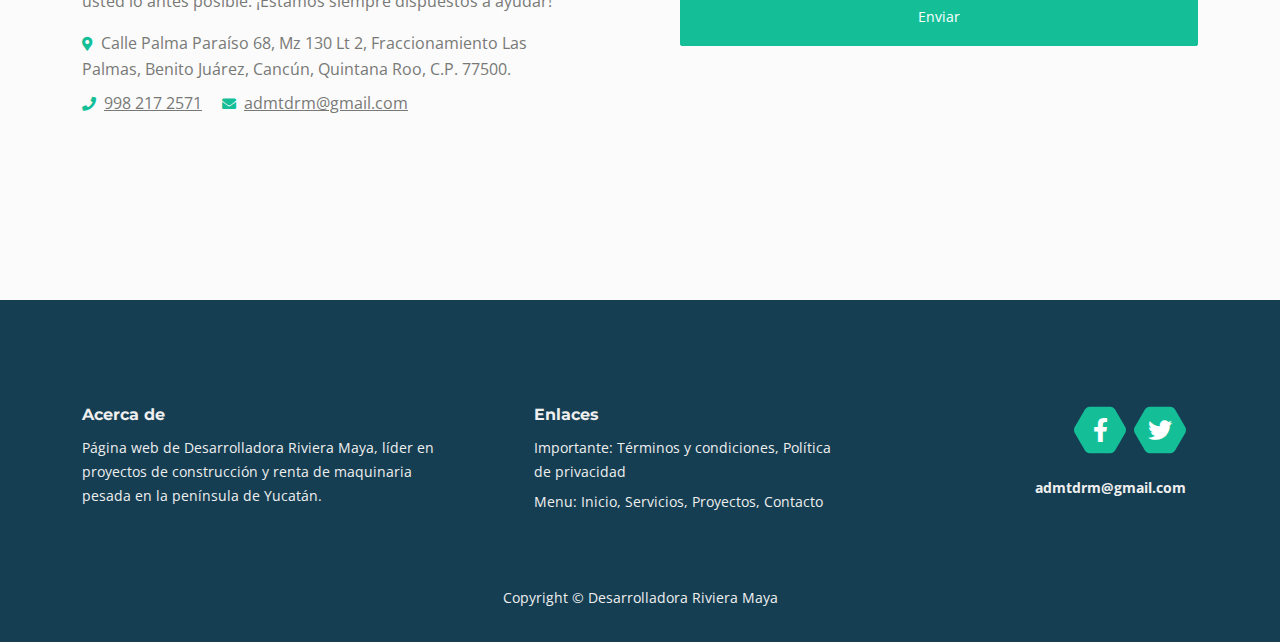
==== commit 57762067: "[feature] Add Send Email" ====
--- a/index.html
+++ b/index.html
@@ -350,55 +350,59 @@
           <div class="button-group filters-button-group">
             <button class="button is-checked" data-filter="*">Todos</button>
             <button class="button" data-filter=".design">Diseño</button>
-            <button class="button" data-filter=".development">Desarrolladora</button>
+            <button class="button" data-filter=".development">Remodelación</button>
 
           </div> <!-- end of button group -->
           <div class="grid">
             <div class="element-item development">
               <a data-bs-toggle="modal" data-bs-target="#modal1">
-                <div class="element-item-overlay"><span>Online Banking</span></div>
+                <div class="element-item-overlay"><span>Construcción de hotel</span>
+                </div>
                 <img class="img-fluid" src="images/project-1.jpg" alt="alternative">
               </a>
             </div>
             <div class="element-item development">
               <a data-bs-toggle="modal" data-bs-target="#modal2">
-                <div class="element-item-overlay"><span>Classic Industry</span></div>
+                <div class="element-item-overlay"><span>Ampliación de restaurante</span></div>
                 <img class="img-fluid" src="images/project-2.jpg" alt="alternative">
               </a>
             </div>
             <div class="element-item design development ">
               <a data-bs-toggle="modal" data-bs-target="#modal3">
-                <div class="element-item-overlay"><span>BoomBap Audio</span></div>
+                <div class="element-item-overlay"><span>Renovación de spa</span></div>
                 <img class="img-fluid" src="images/project-3.jpg" alt="alternative">
               </a>
             </div>
             <div class="element-item design development ">
               <a data-bs-toggle="modal" data-bs-target="#modal4">
-                <div class="element-item-overlay"><span>Van Moose</span></div>
+                <div class="element-item-overlay"><span>Remodelación de áreas</span>
+                </div>
                 <img class="img-fluid" src="images/project-4.jpg" alt="alternative">
               </a>
             </div>
             <div class="element-item design development ">
               <a data-bs-toggle="modal" data-bs-target="#modal5">
-                <div class="element-item-overlay"><span>Joy Moments</span></div>
+                <div class="element-item-overlay"><span>Construcción de villas privadas</span>
+                </div>
                 <img class="img-fluid" src="images/project-5.jpg" alt="alternative">
               </a>
             </div>
             <div class="element-item design ">
               <a data-bs-toggle="modal" data-bs-target="#modal6">
-                <div class="element-item-overlay"><span>Spark Events</span></div>
+                <div class="element-item-overlay"><span>Mejoras en sistemas eléctricos</span>
+                </div>
                 <img class="img-fluid" src="images/project-6.jpg" alt="alternative">
               </a>
             </div>
             <div class="element-item design ">
               <a data-bs-toggle="modal" data-bs-target="#modal7">
-                <div class="element-item-overlay"><span>Casual Wear</span></div>
+                <div class="element-item-overlay"><span>Renovación de spa</span></div>
                 <img class="img-fluid" src="images/project-7.jpg" alt="alternative">
               </a>
             </div>
             <div class="element-item design ">
               <a data-bs-toggle="modal" data-bs-target="#modal8">
-                <div class="element-item-overlay"><span>Zazoo Apps</span></div>
+                <div class="element-item-overlay"><span>Ampliación de restaurante</span></div>
                 <img class="img-fluid" src="images/project-8.jpg" alt="alternative">
               </a>
             </div>
@@ -426,37 +430,28 @@
                 <img class="img-fluid" src="images/project-1.jpg" alt="alternative">
               </div> <!-- end of image-container -->
             </div> <!-- end of col -->
+
             <div class="col-lg-4">
-              <h3>Goals Setting</h3>
+              <h3>Logro</h3>
               <hr>
-              <p>In gravida at nunc sodales pretium. Vivamus semper, odio vitae mattis auctor, elit elit semper magna ac
-                tum nico vela spider</p>
-              <h4>User Feedback</h4>
-              <p>Sapien vitae eros. Praesent ut erat a tellus posuere nisi more thico cursus pharetra finibus posuere
-                nisi. Vivamus feugiat</p>
-              <ul class="list-unstyled li-space-lg">
-                <li class="d-flex">
-                  <i class="fas fa-chevron-right"></i>
-                  <div class="flex-grow-1">Tincidunt sem vel brita bet mala</div>
-                </li>
-                <li class="d-flex">
-                  <i class="fas fa-chevron-right"></i>
-                  <div class="flex-grow-1">Sapien condimentum sacoz sil necr</div>
-                </li>
-                <li class="d-flex">
-                  <i class="fas fa-chevron-right"></i>
-                  <div class="flex-grow-1">Fusce interdum nec ravon fro urna</div>
-                </li>
-                <li class="d-flex">
-                  <i class="fas fa-chevron-right"></i>
-                  <div class="flex-grow-1">Integer pulvinar biolot bat tortor</div>
-                </li>
-                <li class="d-flex">
-                  <i class="fas fa-chevron-right"></i>
-                  <div class="flex-grow-1">Id ultricies fringilla fangor raq trinit</div>
-                </li>
-              </ul>
-              <a class="btn-solid-reg" href="#your-link">Details</a>
+              <p>Se completó la construcción del hotel en el plazo establecido y cumplió con los estándares de calidad y
+                seguridad requeridos.</p>
+              <h4>Comentarios de los usuarios</h4>
+              <p>Los clientes y el propietario del hotel están muy satisfechos con el resultado final y han recomendado
+                nuestros servicios a otros hoteles en la zona.</p>
+              <ul class="list-unstyled li-space-lg">
+                <li class="d-flex">
+                  <i class="fas fa-chevron-right"></i>
+                  <div class="flex-grow-1">Los clientes han expresado su satisfacción con el resultado final de la
+                    construcción del hotel y han dado comentarios positivos sobre la calidad del servicio que
+                    recibieron.</div>
+                </li>
+                <li class="d-flex">
+                  <i class="fas fa-chevron-right"></i>
+                  <div class="flex-grow-1">El propietario del hotel ha recomendado nuestros servicios a otros hoteles en
+                    la zona debido a la satisfacción con el resultado final y la calidad del servicio brindado.</div>
+                </li>
+              </ul>
               <button type="button" class="btn-outline-reg" data-bs-dismiss="modal">Close</button>
             </div> <!-- end of col -->
           </div> <!-- end of row -->
@@ -477,36 +472,26 @@
               </div> <!-- end of image-container -->
             </div> <!-- end of col -->
             <div class="col-lg-4">
-              <h3>Goals Setting</h3>
+              <h3>Logro</h3>
               <hr>
-              <p>In gravida at nunc sodales pretium. Vivamus semper, odio vitae mattis auctor, elit elit semper magna ac
-                tum nico vela spider</p>
-              <h4>User Feedback</h4>
-              <p>Sapien vitae eros. Praesent ut erat a tellus posuere nisi more thico cursus pharetra finibus posuere
-                nisi. Vivamus feugiat</p>
-              <ul class="list-unstyled li-space-lg">
-                <li class="d-flex">
-                  <i class="fas fa-chevron-right"></i>
-                  <div class="flex-grow-1">Tincidunt sem vel brita bet mala</div>
-                </li>
-                <li class="d-flex">
-                  <i class="fas fa-chevron-right"></i>
-                  <div class="flex-grow-1">Sapien condimentum sacoz sil necr</div>
-                </li>
-                <li class="d-flex">
-                  <i class="fas fa-chevron-right"></i>
-                  <div class="flex-grow-1">Fusce interdum nec ravon fro urna</div>
-                </li>
-                <li class="d-flex">
-                  <i class="fas fa-chevron-right"></i>
-                  <div class="flex-grow-1">Integer pulvinar biolot bat tortor</div>
-                </li>
-                <li class="d-flex">
-                  <i class="fas fa-chevron-right"></i>
-                  <div class="flex-grow-1">Id ultricies fringilla fangor raq trinit</div>
-                </li>
-              </ul>
-              <a class="btn-solid-reg" href="#your-link">Details</a>
+              <p>Se completó la construcción del hotel en el plazo establecido y cumplió con los estándares de calidad y
+                seguridad requeridos.</p>
+              <h4>Comentarios de los usuarios</h4>
+              <p>Los clientes y el propietario del hotel están muy satisfechos con el resultado final y han recomendado
+                nuestros servicios a otros hoteles en la zona.</p>
+              <ul class="list-unstyled li-space-lg">
+                <li class="d-flex">
+                  <i class="fas fa-chevron-right"></i>
+                  <div class="flex-grow-1">Los clientes han expresado su satisfacción con el resultado final de la
+                    construcción del hotel y han dado comentarios positivos sobre la calidad del servicio que
+                    recibieron.</div>
+                </li>
+                <li class="d-flex">
+                  <i class="fas fa-chevron-right"></i>
+                  <div class="flex-grow-1">El propietario del hotel ha recomendado nuestros servicios a otros hoteles en
+                    la zona debido a la satisfacción con el resultado final y la calidad del servicio brindado.</div>
+                </li>
+              </ul>
               <button type="button" class="btn-outline-reg" data-bs-dismiss="modal">Close</button>
             </div> <!-- end of col -->
           </div> <!-- end of row -->
@@ -527,36 +512,26 @@
               </div> <!-- end of image-container -->
             </div> <!-- end of col -->
             <div class="col-lg-4">
-              <h3>Goals Setting</h3>
+              <h3>Logro</h3>
               <hr>
-              <p>In gravida at nunc sodales pretium. Vivamus semper, odio vitae mattis auctor, elit elit semper magna ac
-                tum nico vela spider</p>
-              <h4>User Feedback</h4>
-              <p>Sapien vitae eros. Praesent ut erat a tellus posuere nisi more thico cursus pharetra finibus posuere
-                nisi. Vivamus feugiat</p>
-              <ul class="list-unstyled li-space-lg">
-                <li class="d-flex">
-                  <i class="fas fa-chevron-right"></i>
-                  <div class="flex-grow-1">Tincidunt sem vel brita bet mala</div>
-                </li>
-                <li class="d-flex">
-                  <i class="fas fa-chevron-right"></i>
-                  <div class="flex-grow-1">Sapien condimentum sacoz sil necr</div>
-                </li>
-                <li class="d-flex">
-                  <i class="fas fa-chevron-right"></i>
-                  <div class="flex-grow-1">Fusce interdum nec ravon fro urna</div>
-                </li>
-                <li class="d-flex">
-                  <i class="fas fa-chevron-right"></i>
-                  <div class="flex-grow-1">Integer pulvinar biolot bat tortor</div>
-                </li>
-                <li class="d-flex">
-                  <i class="fas fa-chevron-right"></i>
-                  <div class="flex-grow-1">Id ultricies fringilla fangor raq trinit</div>
-                </li>
-              </ul>
-              <a class="btn-solid-reg" href="#your-link">Details</a>
+              <p>Se completó la construcción del hotel en el plazo establecido y cumplió con los estándares de calidad y
+                seguridad requeridos.</p>
+              <h4>Comentarios de los usuarios</h4>
+              <p>Los clientes y el propietario del hotel están muy satisfechos con el resultado final y han recomendado
+                nuestros servicios a otros hoteles en la zona.</p>
+              <ul class="list-unstyled li-space-lg">
+                <li class="d-flex">
+                  <i class="fas fa-chevron-right"></i>
+                  <div class="flex-grow-1">Los clientes han expresado su satisfacción con el resultado final de la
+                    construcción del hotel y han dado comentarios positivos sobre la calidad del servicio que
+                    recibieron.</div>
+                </li>
+                <li class="d-flex">
+                  <i class="fas fa-chevron-right"></i>
+                  <div class="flex-grow-1">El propietario del hotel ha recomendado nuestros servicios a otros hoteles en
+                    la zona debido a la satisfacción con el resultado final y la calidad del servicio brindado.</div>
+                </li>
+              </ul>
               <button type="button" class="btn-outline-reg" data-bs-dismiss="modal">Close</button>
             </div> <!-- end of col -->
           </div> <!-- end of row -->
@@ -577,36 +552,26 @@
               </div> <!-- end of image-container -->
             </div> <!-- end of col -->
             <div class="col-lg-4">
-              <h3>Goals Setting</h3>
+              <h3>Logro</h3>
               <hr>
-              <p>In gravida at nunc sodales pretium. Vivamus semper, odio vitae mattis auctor, elit elit semper magna ac
-                tum nico vela spider</p>
-              <h4>User Feedback</h4>
-              <p>Sapien vitae eros. Praesent ut erat a tellus posuere nisi more thico cursus pharetra finibus posuere
-                nisi. Vivamus feugiat</p>
-              <ul class="list-unstyled li-space-lg">
-                <li class="d-flex">
-                  <i class="fas fa-chevron-right"></i>
-                  <div class="flex-grow-1">Tincidunt sem vel brita bet mala</div>
-                </li>
-                <li class="d-flex">
-                  <i class="fas fa-chevron-right"></i>
-                  <div class="flex-grow-1">Sapien condimentum sacoz sil necr</div>
-                </li>
-                <li class="d-flex">
-                  <i class="fas fa-chevron-right"></i>
-                  <div class="flex-grow-1">Fusce interdum nec ravon fro urna</div>
-                </li>
-                <li class="d-flex">
-                  <i class="fas fa-chevron-right"></i>
-                  <div class="flex-grow-1">Integer pulvinar biolot bat tortor</div>
-                </li>
-                <li class="d-flex">
-                  <i class="fas fa-chevron-right"></i>
-                  <div class="flex-grow-1">Id ultricies fringilla fangor raq trinit</div>
-                </li>
-              </ul>
-              <a class="btn-solid-reg" href="#your-link">Details</a>
+              <p>Se completó la construcción del hotel en el plazo establecido y cumplió con los estándares de calidad y
+                seguridad requeridos.</p>
+              <h4>Comentarios de los usuarios</h4>
+              <p>Los clientes y el propietario del hotel están muy satisfechos con el resultado final y han recomendado
+                nuestros servicios a otros hoteles en la zona.</p>
+              <ul class="list-unstyled li-space-lg">
+                <li class="d-flex">
+                  <i class="fas fa-chevron-right"></i>
+                  <div class="flex-grow-1">Los clientes han expresado su satisfacción con el resultado final de la
+                    construcción del hotel y han dado comentarios positivos sobre la calidad del servicio que
+                    recibieron.</div>
+                </li>
+                <li class="d-flex">
+                  <i class="fas fa-chevron-right"></i>
+                  <div class="flex-grow-1">El propietario del hotel ha recomendado nuestros servicios a otros hoteles en
+                    la zona debido a la satisfacción con el resultado final y la calidad del servicio brindado.</div>
+                </li>
+              </ul>
               <button type="button" class="btn-outline-reg" data-bs-dismiss="modal">Close</button>
             </div> <!-- end of col -->
           </div> <!-- end of row -->
@@ -627,36 +592,26 @@
               </div> <!-- end of image-container -->
             </div> <!-- end of col -->
             <div class="col-lg-4">
-              <h3>Goals Setting</h3>
+              <h3>Logro</h3>
               <hr>
-              <p>In gravida at nunc sodales pretium. Vivamus semper, odio vitae mattis auctor, elit elit semper magna ac
-                tum nico vela spider</p>
-              <h4>User Feedback</h4>
-              <p>Sapien vitae eros. Praesent ut erat a tellus posuere nisi more thico cursus pharetra finibus posuere
-                nisi. Vivamus feugiat</p>
-              <ul class="list-unstyled li-space-lg">
-                <li class="d-flex">
-                  <i class="fas fa-chevron-right"></i>
-                  <div class="flex-grow-1">Tincidunt sem vel brita bet mala</div>
-                </li>
-                <li class="d-flex">
-                  <i class="fas fa-chevron-right"></i>
-                  <div class="flex-grow-1">Sapien condimentum sacoz sil necr</div>
-                </li>
-                <li class="d-flex">
-                  <i class="fas fa-chevron-right"></i>
-                  <div class="flex-grow-1">Fusce interdum nec ravon fro urna</div>
-                </li>
-                <li class="d-flex">
-                  <i class="fas fa-chevron-right"></i>
-                  <div class="flex-grow-1">Integer pulvinar biolot bat tortor</div>
-                </li>
-                <li class="d-flex">
-                  <i class="fas fa-chevron-right"></i>
-                  <div class="flex-grow-1">Id ultricies fringilla fangor raq trinit</div>
-                </li>
-              </ul>
-              <a class="btn-solid-reg" href="#your-link">Details</a>
+              <p>Se completó la construcción del hotel en el plazo establecido y cumplió con los estándares de calidad y
+                seguridad requeridos.</p>
+              <h4>Comentarios de los usuarios</h4>
+              <p>Los clientes y el propietario del hotel están muy satisfechos con el resultado final y han recomendado
+                nuestros servicios a otros hoteles en la zona.</p>
+              <ul class="list-unstyled li-space-lg">
+                <li class="d-flex">
+                  <i class="fas fa-chevron-right"></i>
+                  <div class="flex-grow-1">Los clientes han expresado su satisfacción con el resultado final de la
+                    construcción del hotel y han dado comentarios positivos sobre la calidad del servicio que
+                    recibieron.</div>
+                </li>
+                <li class="d-flex">
+                  <i class="fas fa-chevron-right"></i>
+                  <div class="flex-grow-1">El propietario del hotel ha recomendado nuestros servicios a otros hoteles en
+                    la zona debido a la satisfacción con el resultado final y la calidad del servicio brindado.</div>
+                </li>
+              </ul>
               <button type="button" class="btn-outline-reg" data-bs-dismiss="modal">Close</button>
             </div> <!-- end of col -->
           </div> <!-- end of row -->
@@ -677,36 +632,26 @@
               </div> <!-- end of image-container -->
             </div> <!-- end of col -->
             <div class="col-lg-4">
-              <h3>Goals Setting</h3>
+              <h3>Logro</h3>
               <hr>
-              <p>In gravida at nunc sodales pretium. Vivamus semper, odio vitae mattis auctor, elit elit semper magna ac
-                tum nico vela spider</p>
-              <h4>User Feedback</h4>
-              <p>Sapien vitae eros. Praesent ut erat a tellus posuere nisi more thico cursus pharetra finibus posuere
-                nisi. Vivamus feugiat</p>
-              <ul class="list-unstyled li-space-lg">
-                <li class="d-flex">
-                  <i class="fas fa-chevron-right"></i>
-                  <div class="flex-grow-1">Tincidunt sem vel brita bet mala</div>
-                </li>
-                <li class="d-flex">
-                  <i class="fas fa-chevron-right"></i>
-                  <div class="flex-grow-1">Sapien condimentum sacoz sil necr</div>
-                </li>
-                <li class="d-flex">
-                  <i class="fas fa-chevron-right"></i>
-                  <div class="flex-grow-1">Fusce interdum nec ravon fro urna</div>
-                </li>
-                <li class="d-flex">
-                  <i class="fas fa-chevron-right"></i>
-                  <div class="flex-grow-1">Integer pulvinar biolot bat tortor</div>
-                </li>
-                <li class="d-flex">
-                  <i class="fas fa-chevron-right"></i>
-                  <div class="flex-grow-1">Id ultricies fringilla fangor raq trinit</div>
-                </li>
-              </ul>
-              <a class="btn-solid-reg" href="#your-link">Details</a>
+              <p>Se completó la construcción del hotel en el plazo establecido y cumplió con los estándares de calidad y
+                seguridad requeridos.</p>
+              <h4>Comentarios de los usuarios</h4>
+              <p>Los clientes y el propietario del hotel están muy satisfechos con el resultado final y han recomendado
+                nuestros servicios a otros hoteles en la zona.</p>
+              <ul class="list-unstyled li-space-lg">
+                <li class="d-flex">
+                  <i class="fas fa-chevron-right"></i>
+                  <div class="flex-grow-1">Los clientes han expresado su satisfacción con el resultado final de la
+                    construcción del hotel y han dado comentarios positivos sobre la calidad del servicio que
+                    recibieron.</div>
+                </li>
+                <li class="d-flex">
+                  <i class="fas fa-chevron-right"></i>
+                  <div class="flex-grow-1">El propietario del hotel ha recomendado nuestros servicios a otros hoteles en
+                    la zona debido a la satisfacción con el resultado final y la calidad del servicio brindado.</div>
+                </li>
+              </ul>
               <button type="button" class="btn-outline-reg" data-bs-dismiss="modal">Close</button>
             </div> <!-- end of col -->
           </div> <!-- end of row -->
@@ -727,36 +672,26 @@
               </div> <!-- end of image-container -->
             </div> <!-- end of col -->
             <div class="col-lg-4">
-              <h3>Goals Setting</h3>
+              <h3>Logro</h3>
               <hr>
-              <p>In gravida at nunc sodales pretium. Vivamus semper, odio vitae mattis auctor, elit elit semper magna ac
-                tum nico vela spider</p>
-              <h4>User Feedback</h4>
-              <p>Sapien vitae eros. Praesent ut erat a tellus posuere nisi more thico cursus pharetra finibus posuere
-                nisi. Vivamus feugiat</p>
-              <ul class="list-unstyled li-space-lg">
-                <li class="d-flex">
-                  <i class="fas fa-chevron-right"></i>
-                  <div class="flex-grow-1">Tincidunt sem vel brita bet mala</div>
-                </li>
-                <li class="d-flex">
-                  <i class="fas fa-chevron-right"></i>
-                  <div class="flex-grow-1">Sapien condimentum sacoz sil necr</div>
-                </li>
-                <li class="d-flex">
-                  <i class="fas fa-chevron-right"></i>
-                  <div class="flex-grow-1">Fusce interdum nec ravon fro urna</div>
-                </li>
-                <li class="d-flex">
-                  <i class="fas fa-chevron-right"></i>
-                  <div class="flex-grow-1">Integer pulvinar biolot bat tortor</div>
-                </li>
-                <li class="d-flex">
-                  <i class="fas fa-chevron-right"></i>
-                  <div class="flex-grow-1">Id ultricies fringilla fangor raq trinit</div>
-                </li>
-              </ul>
-              <a class="btn-solid-reg" href="#your-link">Details</a>
+              <p>Se completó la construcción del hotel en el plazo establecido y cumplió con los estándares de calidad y
+                seguridad requeridos.</p>
+              <h4>Comentarios de los usuarios</h4>
+              <p>Los clientes y el propietario del hotel están muy satisfechos con el resultado final y han recomendado
+                nuestros servicios a otros hoteles en la zona.</p>
+              <ul class="list-unstyled li-space-lg">
+                <li class="d-flex">
+                  <i class="fas fa-chevron-right"></i>
+                  <div class="flex-grow-1">Los clientes han expresado su satisfacción con el resultado final de la
+                    construcción del hotel y han dado comentarios positivos sobre la calidad del servicio que
+                    recibieron.</div>
+                </li>
+                <li class="d-flex">
+                  <i class="fas fa-chevron-right"></i>
+                  <div class="flex-grow-1">El propietario del hotel ha recomendado nuestros servicios a otros hoteles en
+                    la zona debido a la satisfacción con el resultado final y la calidad del servicio brindado.</div>
+                </li>
+              </ul>
               <button type="button" class="btn-outline-reg" data-bs-dismiss="modal">Close</button>
             </div> <!-- end of col -->
           </div> <!-- end of row -->
@@ -777,36 +712,26 @@
               </div> <!-- end of image-container -->
             </div> <!-- end of col -->
             <div class="col-lg-4">
-              <h3>Goals Setting</h3>
+              <h3>Logro</h3>
               <hr>
-              <p>In gravida at nunc sodales pretium. Vivamus semper, odio vitae mattis auctor, elit elit semper magna ac
-                tum nico vela spider</p>
-              <h4>User Feedback</h4>
-              <p>Sapien vitae eros. Praesent ut erat a tellus posuere nisi more thico cursus pharetra finibus posuere
-                nisi. Vivamus feugiat</p>
-              <ul class="list-unstyled li-space-lg">
-                <li class="d-flex">
-                  <i class="fas fa-chevron-right"></i>
-                  <div class="flex-grow-1">Tincidunt sem vel brita bet mala</div>
-                </li>
-                <li class="d-flex">
-                  <i class="fas fa-chevron-right"></i>
-                  <div class="flex-grow-1">Sapien condimentum sacoz sil necr</div>
-                </li>
-                <li class="d-flex">
-                  <i class="fas fa-chevron-right"></i>
-                  <div class="flex-grow-1">Fusce interdum nec ravon fro urna</div>
-                </li>
-                <li class="d-flex">
-                  <i class="fas fa-chevron-right"></i>
-                  <div class="flex-grow-1">Integer pulvinar biolot bat tortor</div>
-                </li>
-                <li class="d-flex">
-                  <i class="fas fa-chevron-right"></i>
-                  <div class="flex-grow-1">Id ultricies fringilla fangor raq trinit</div>
-                </li>
-              </ul>
-              <a class="btn-solid-reg" href="#your-link">Details</a>
+              <p>Se completó la construcción del hotel en el plazo establecido y cumplió con los estándares de calidad y
+                seguridad requeridos.</p>
+              <h4>Comentarios de los usuarios</h4>
+              <p>Los clientes y el propietario del hotel están muy satisfechos con el resultado final y han recomendado
+                nuestros servicios a otros hoteles en la zona.</p>
+              <ul class="list-unstyled li-space-lg">
+                <li class="d-flex">
+                  <i class="fas fa-chevron-right"></i>
+                  <div class="flex-grow-1">Los clientes han expresado su satisfacción con el resultado final de la
+                    construcción del hotel y han dado comentarios positivos sobre la calidad del servicio que
+                    recibieron.</div>
+                </li>
+                <li class="d-flex">
+                  <i class="fas fa-chevron-right"></i>
+                  <div class="flex-grow-1">El propietario del hotel ha recomendado nuestros servicios a otros hoteles en
+                    la zona debido a la satisfacción con el resultado final y la calidad del servicio brindado.</div>
+                </li>
+              </ul>
               <button type="button" class="btn-outline-reg" data-bs-dismiss="modal">Close</button>
             </div> <!-- end of col -->
           </div> <!-- end of row -->
@@ -955,10 +880,10 @@
               <input type="text" class="form-control" id="floatingInput4" placeholder="Escribe tu nombre">
               <label for="floatingInput4">Nombre</label>
             </div>
-            <div class="mb-4 form-floating">
+            <!-- <div class="mb-4 form-floating">
               <input type="email" class="form-control" id="floatingInput5" placeholder="name@example.com">
               <label for="floatingInput5">Email</label>
-            </div>
+            </div> -->
             <div class="mb-4 form-floating">
               <textarea class="form-control" id="floatingTextarea1" placeholder="Escribe tu mensaje"
                 rows="4"></textarea>
@@ -970,7 +895,7 @@
                   href="privacy.html">Política
                   de privacidad</a> y los <a href="terms.html  ">Términos y condiciones</a></label>
             </div>
-            <button type="submit" class="form-control-submit-button">Enviar</button>
+            <button type="submit" class="form-control-submit-button" id="form">Enviar</button>
           </form>
           <!-- end of contact form -->
 
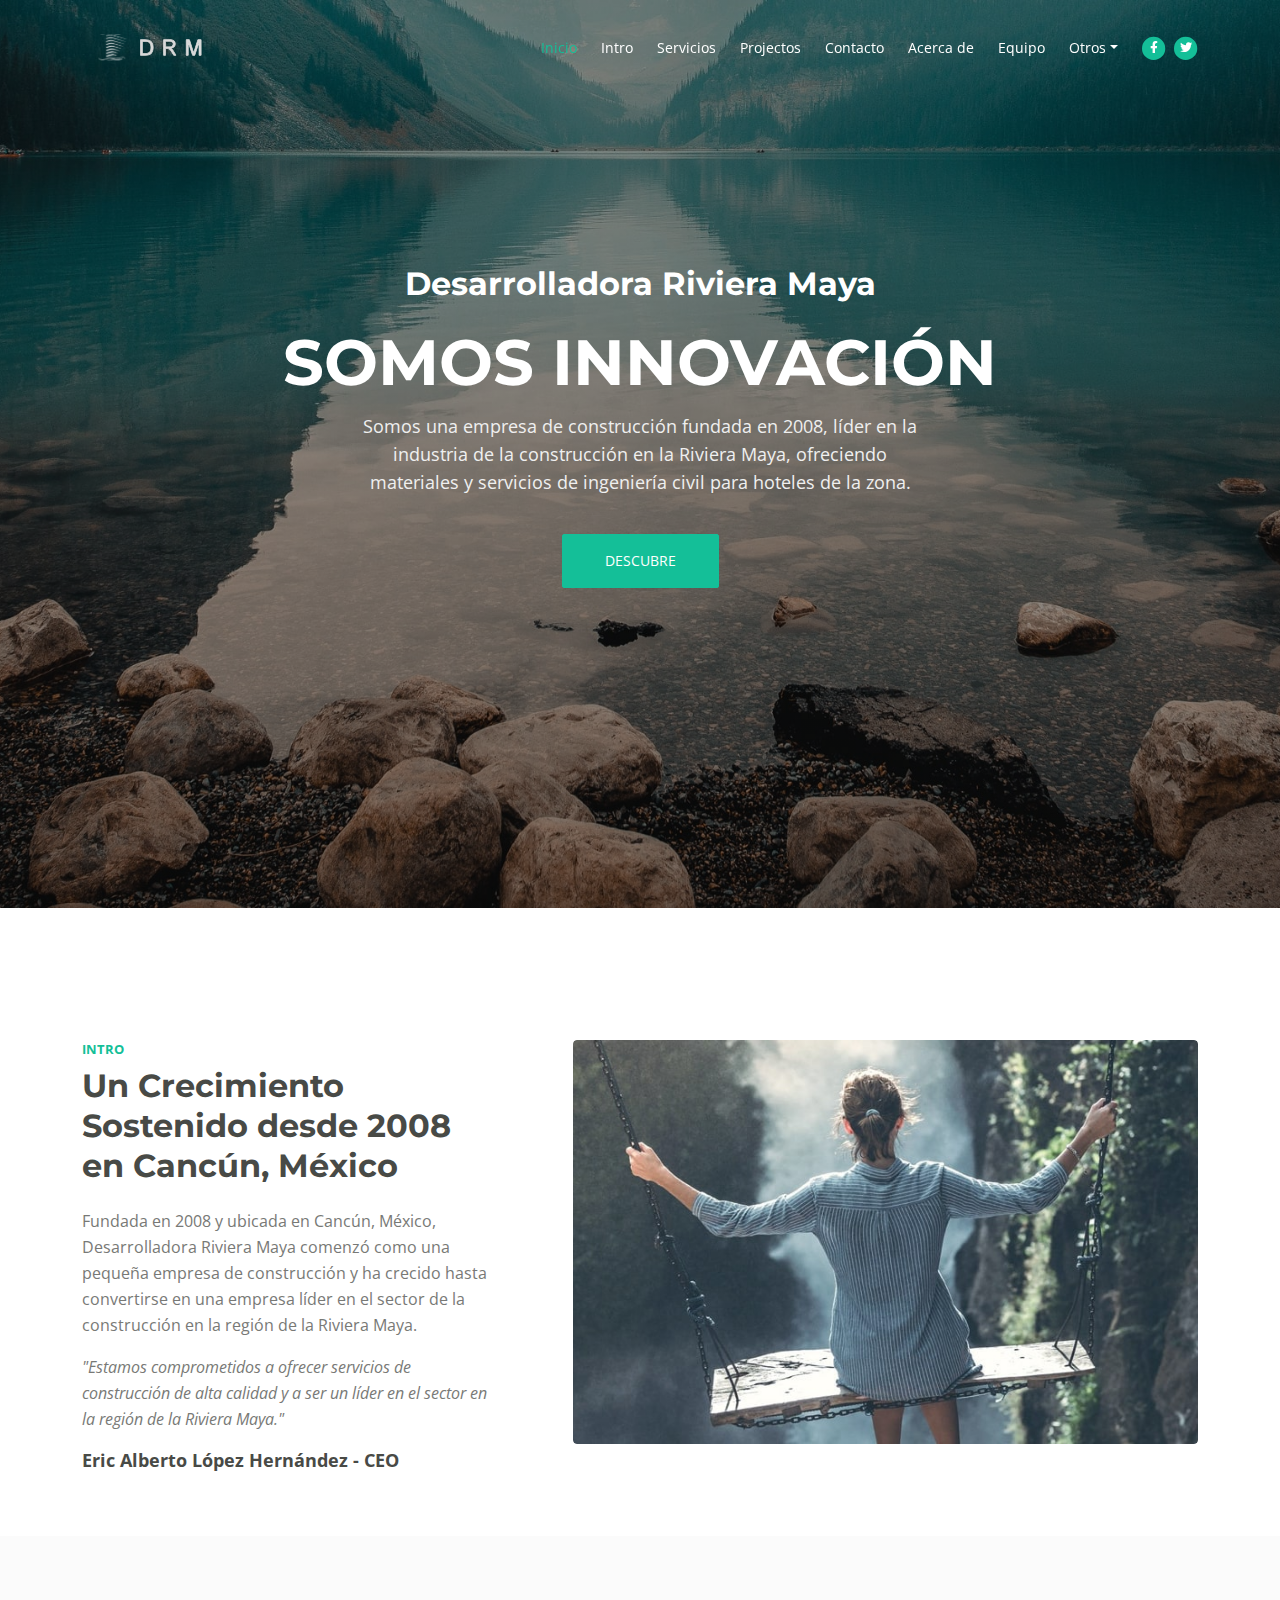
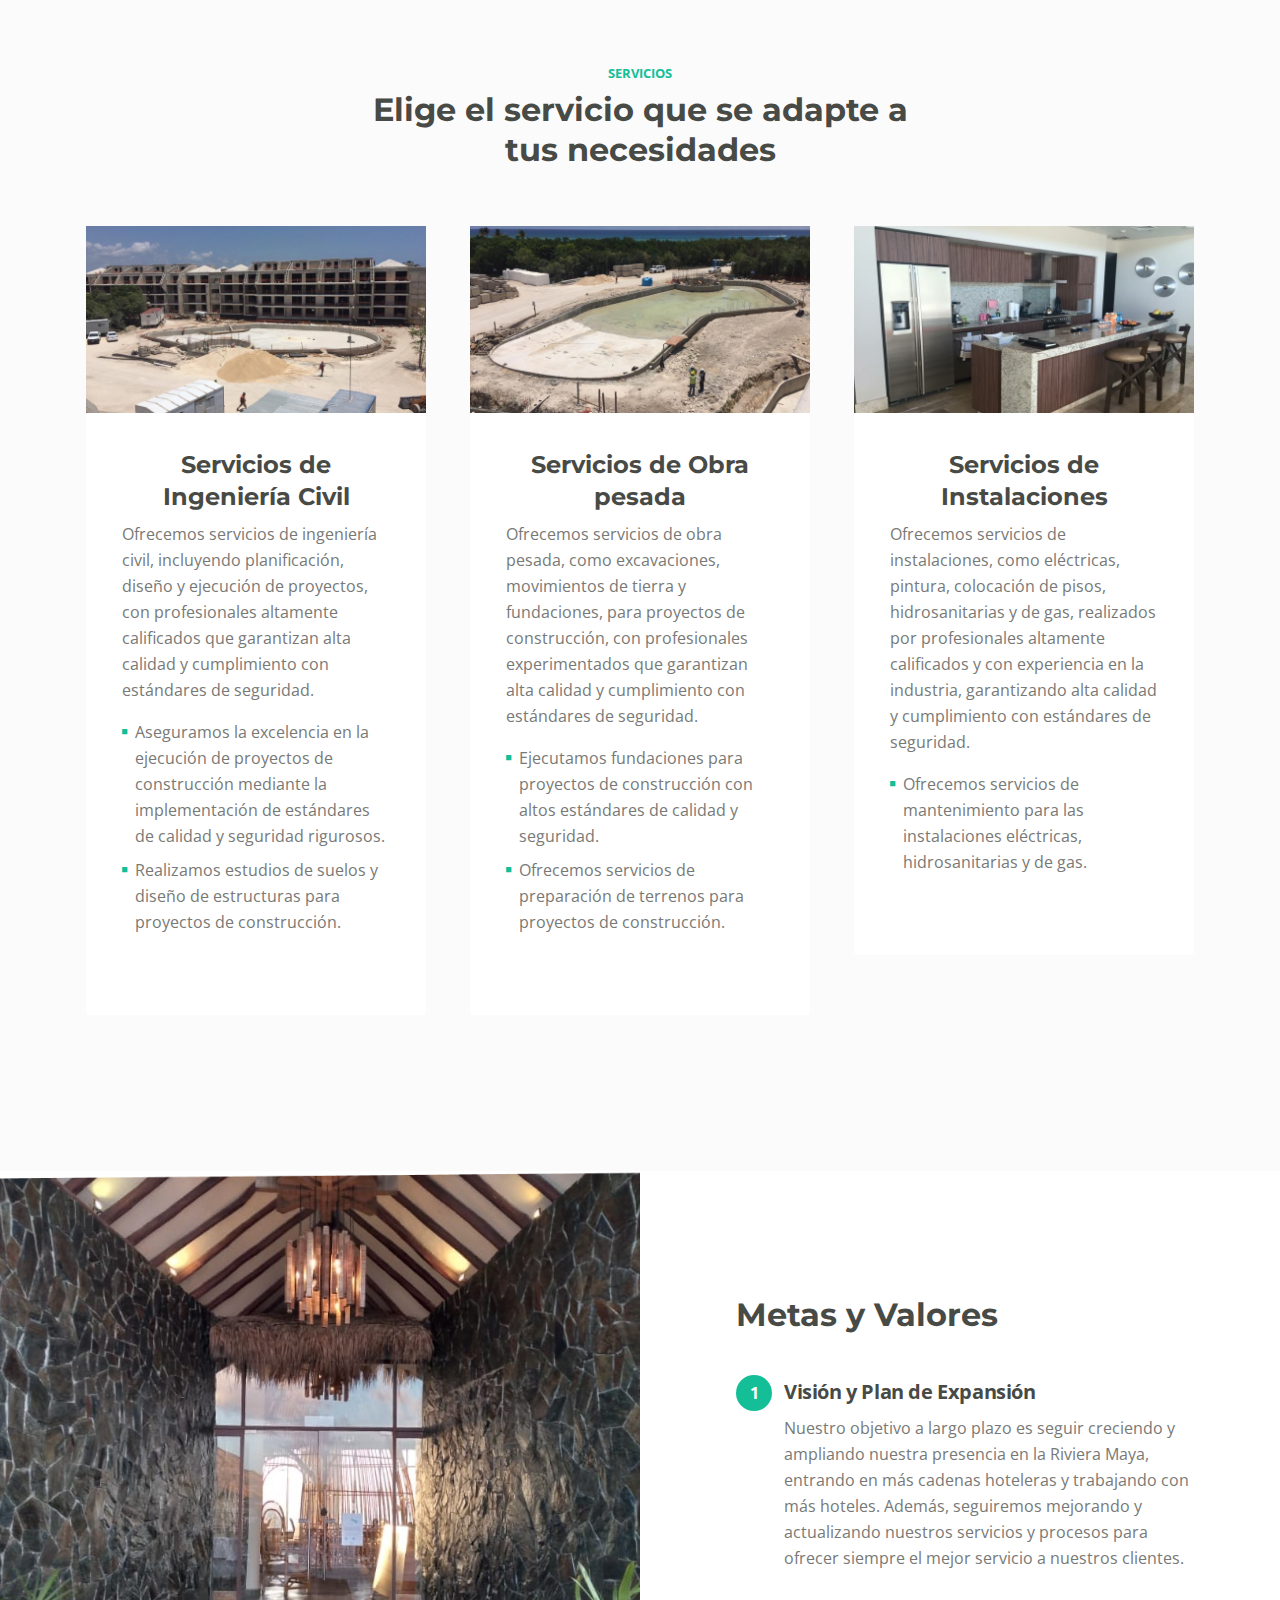
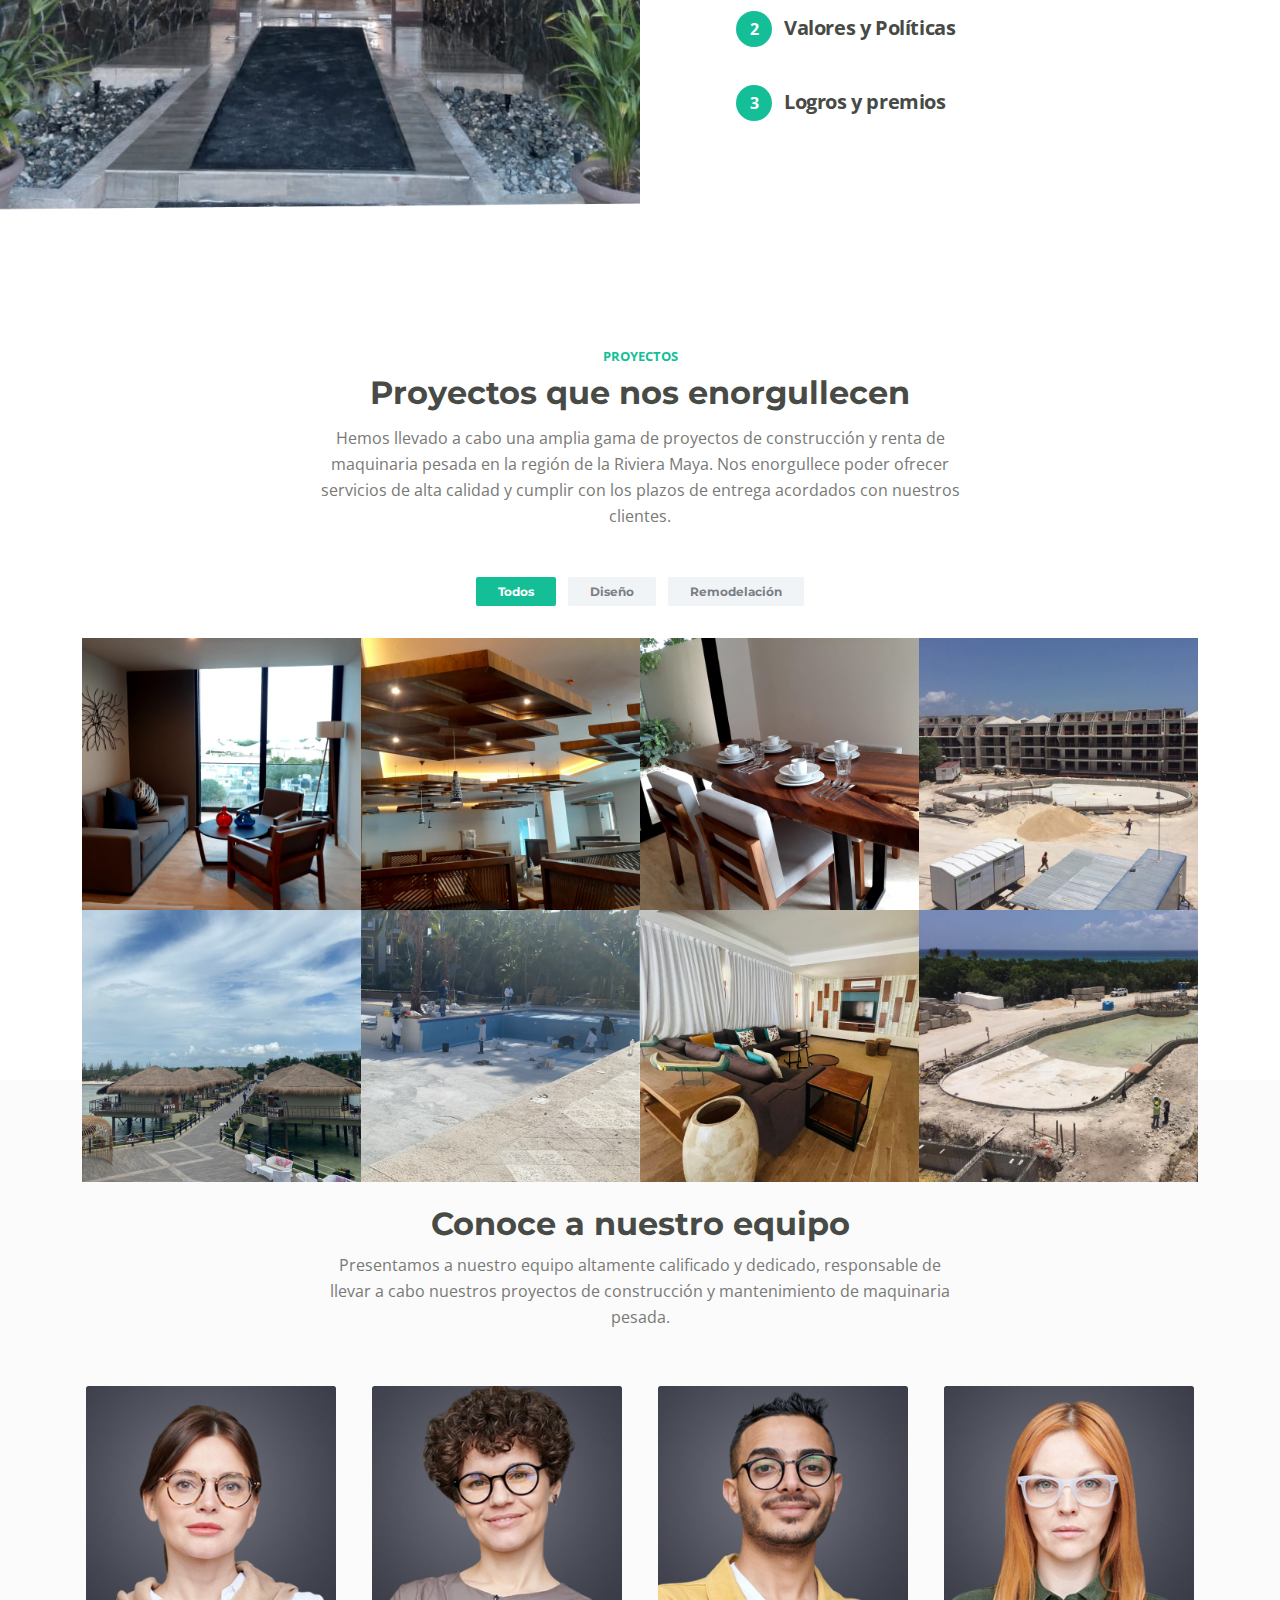
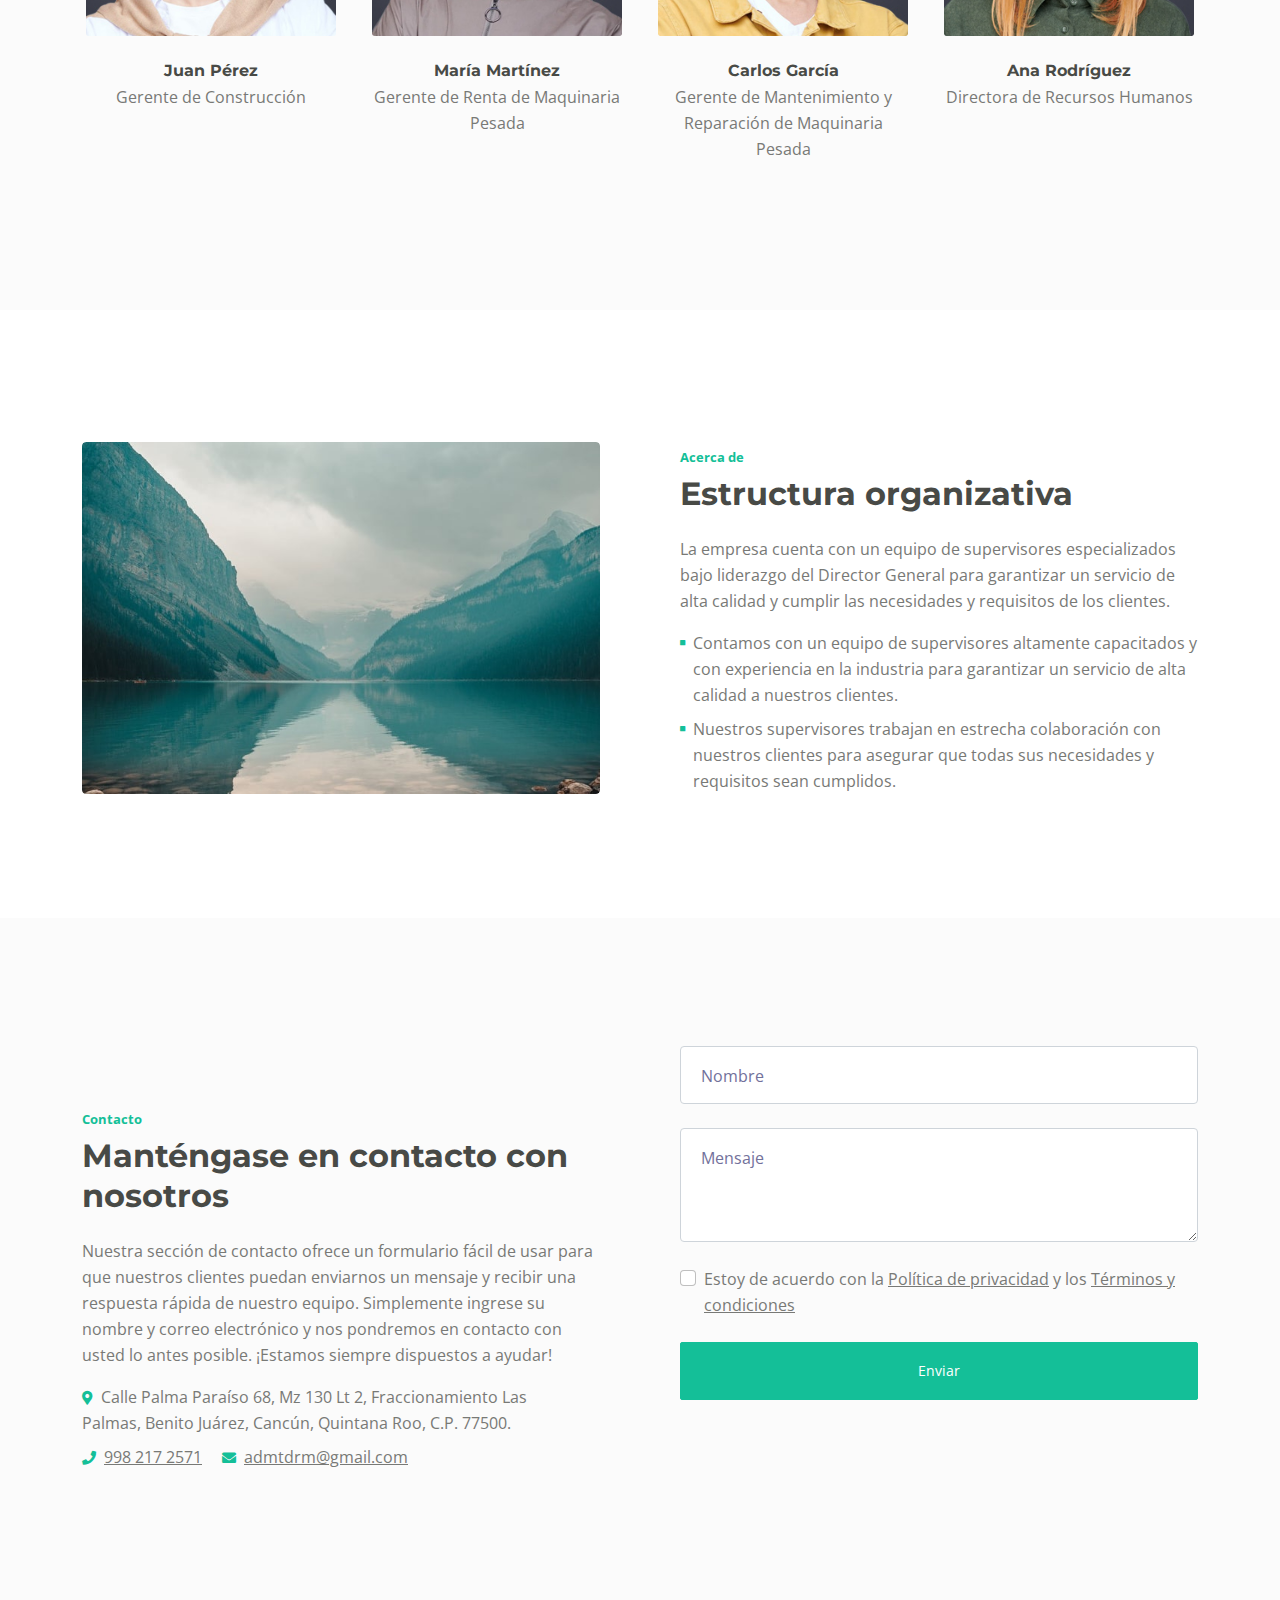
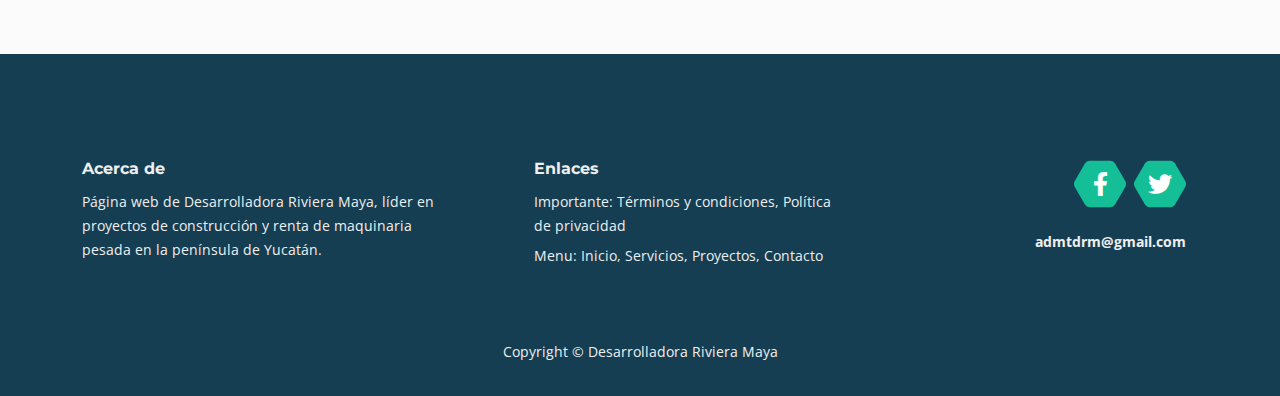
==== commit 97d3426b: "[feature] Modify Nav" ====
--- a/index.html
+++ b/index.html
@@ -70,18 +70,18 @@
           <li class="nav-item">
             <a class="nav-link" href="#contact">Contacto</a>
           </li>
+          <li class="nav-item">
+            <a class="nav-link" href="#about">Acerca de</a>
+          </li>
+          <li class="nav-item">
+            <a class="nav-link" href="#team">Equipo</a>
+          </li>
           <li class="nav-item dropdown">
             <a class="nav-link dropdown-toggle" href="#" id="dropdown01" data-bs-toggle="dropdown"
               aria-expanded="false">Otros</a>
             <ul class="dropdown-menu" aria-labelledby="dropdown01">
-              <li><a class="dropdown-item" href="#about">Acerca de</a></li>
-              <li>
-                <div class="dropdown-divider"></div>
-              </li>
-              <li><a class="dropdown-item" href="#team">Nuestro equipo</a></li>
-              <li>
-                <div class="dropdown-divider"></div>
-              </li>
+
+
               <li><a class="dropdown-item" href="terms.html">Términos y condiciones</a></li>
               <li>
                 <div class="dropdown-divider"></div>
@@ -414,7 +414,6 @@
     </div> <!-- end of container -->
   </div> <!-- end of filter -->
   <!-- end of projects -->
-
 
   <!-- Projects Modals -->
   <div class="projects-modals">
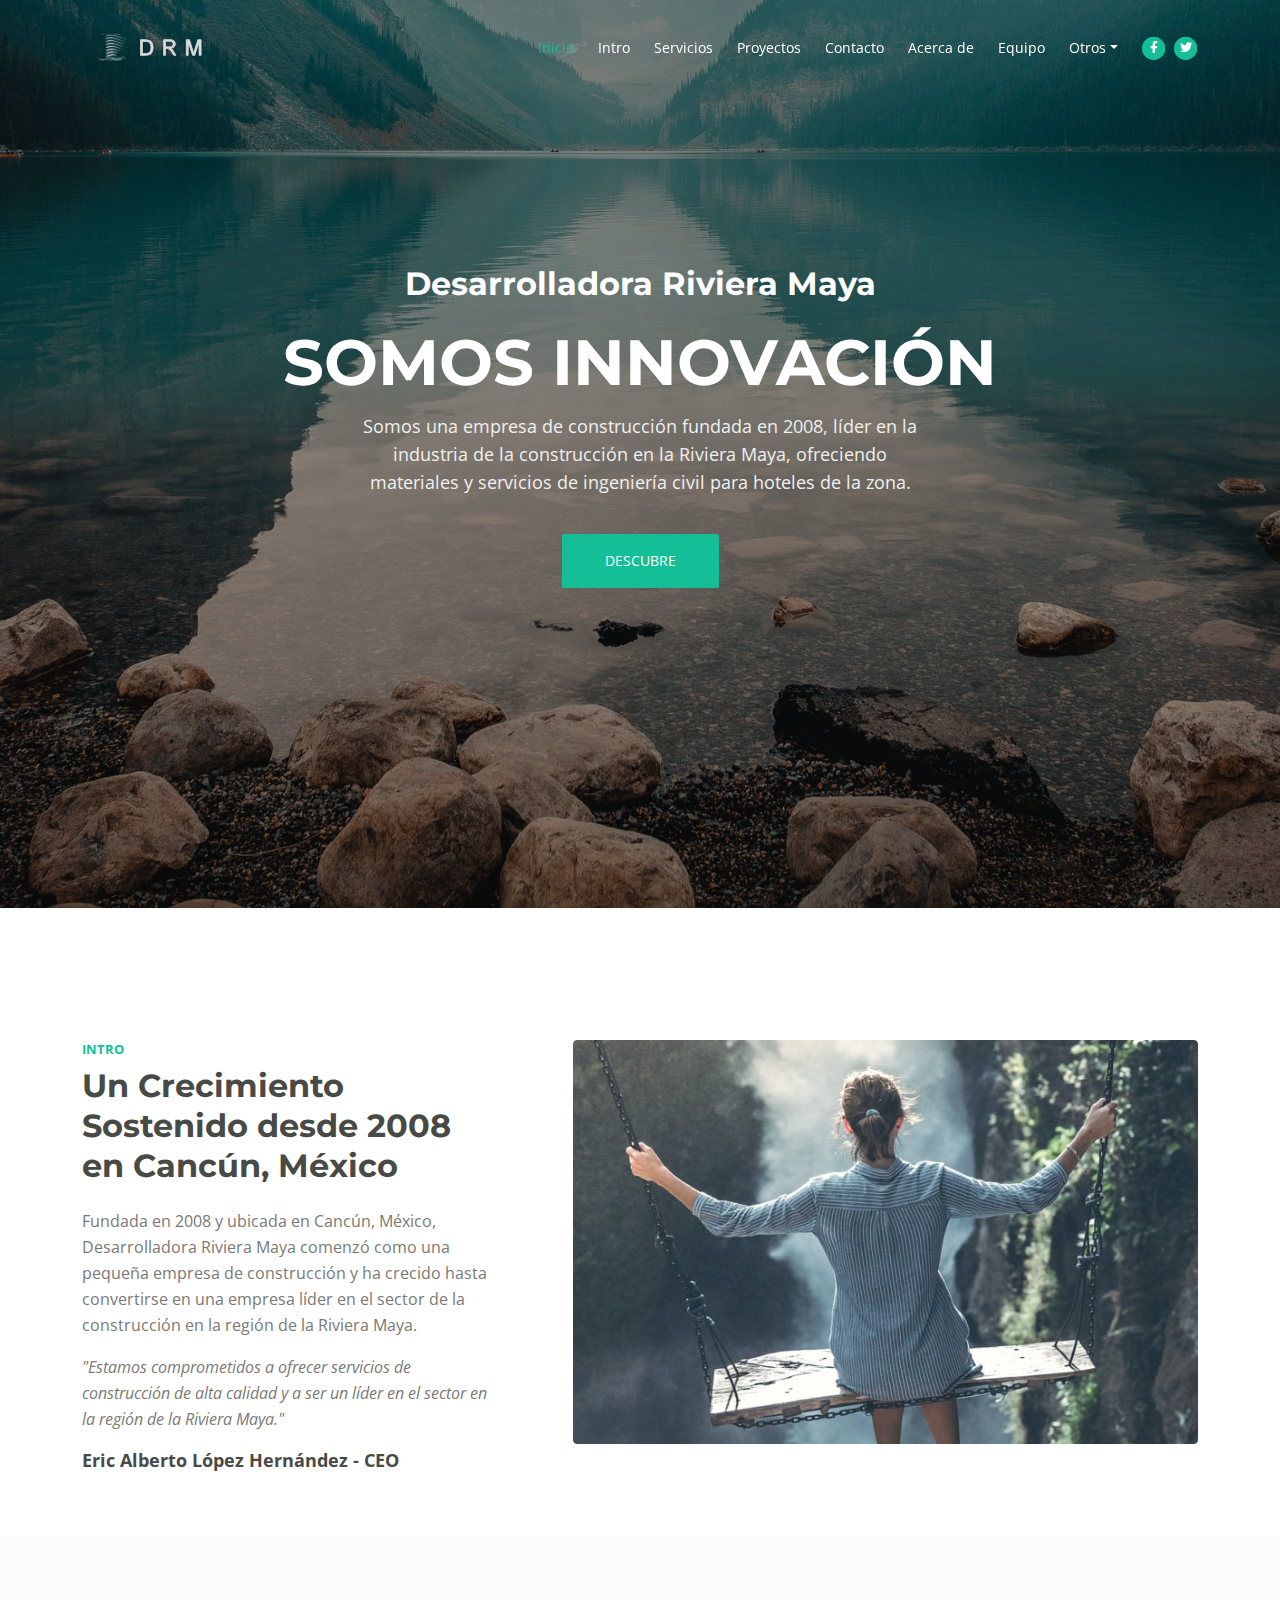
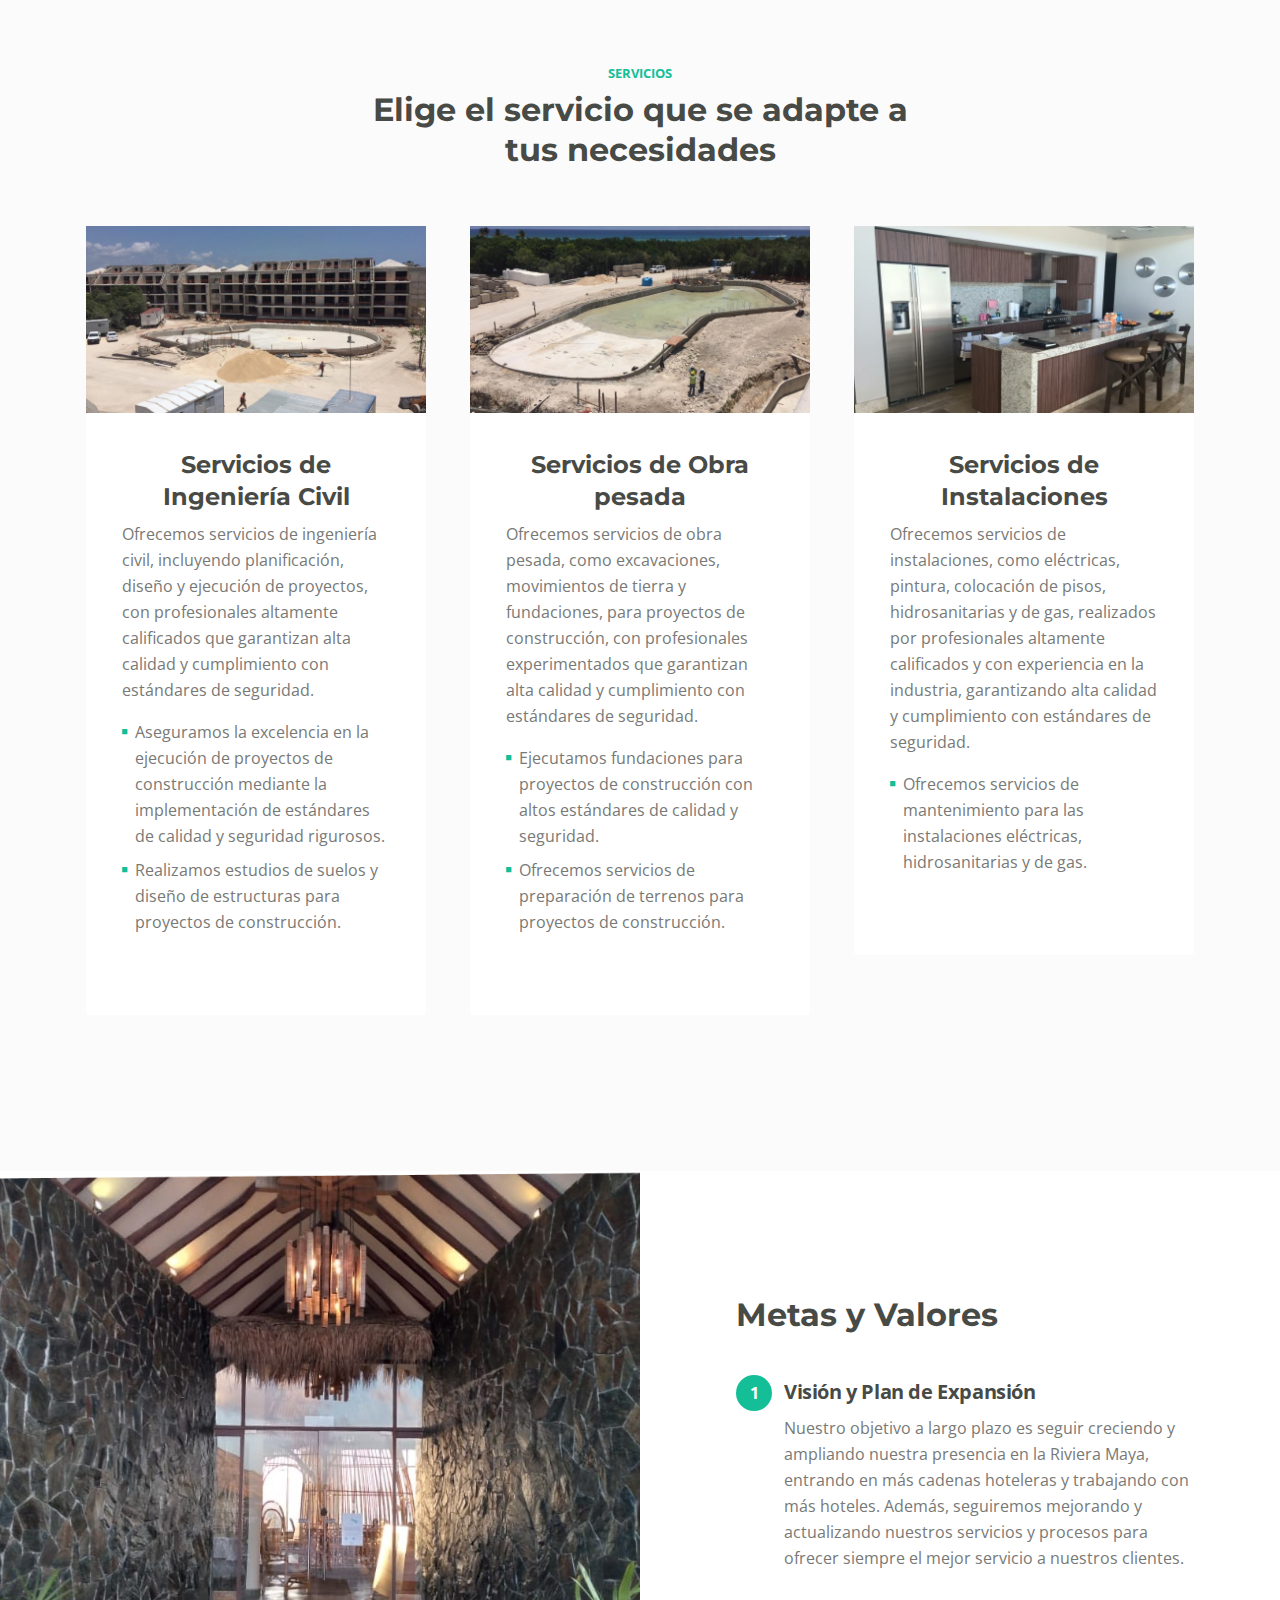
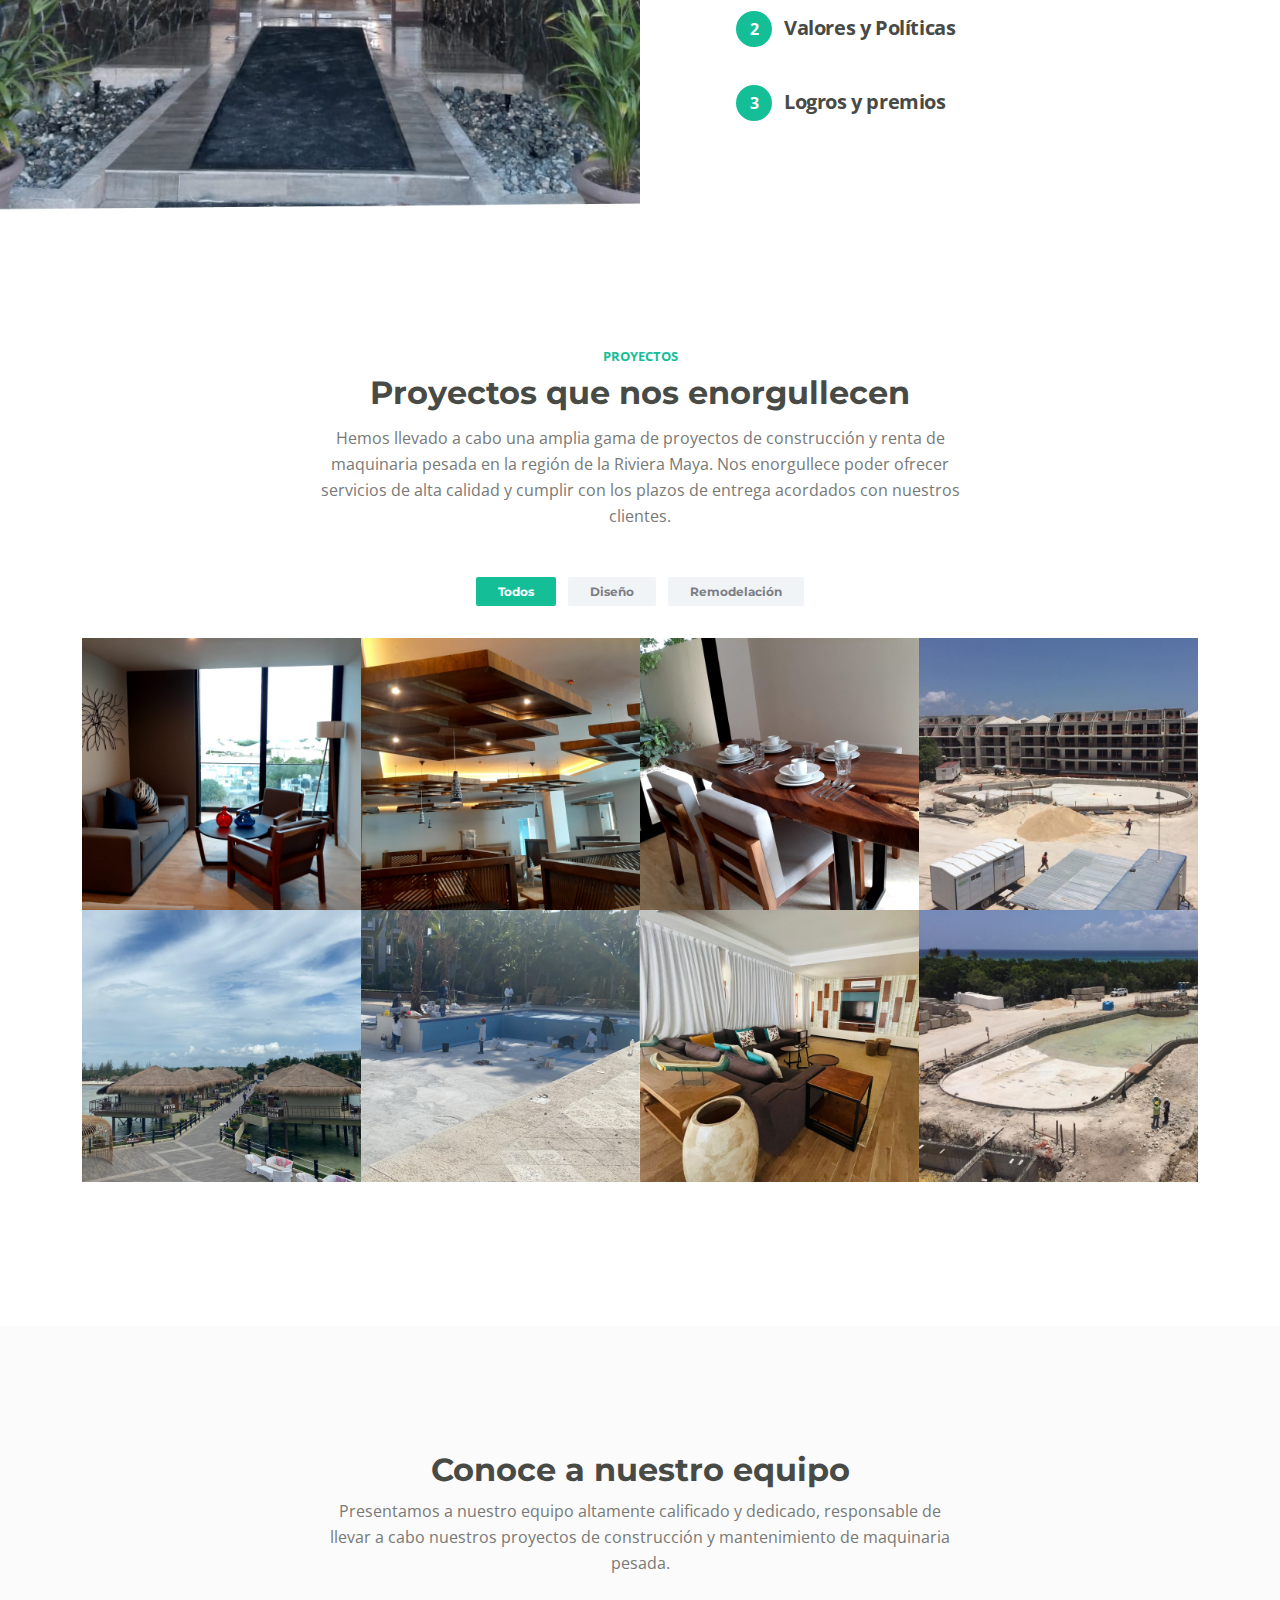
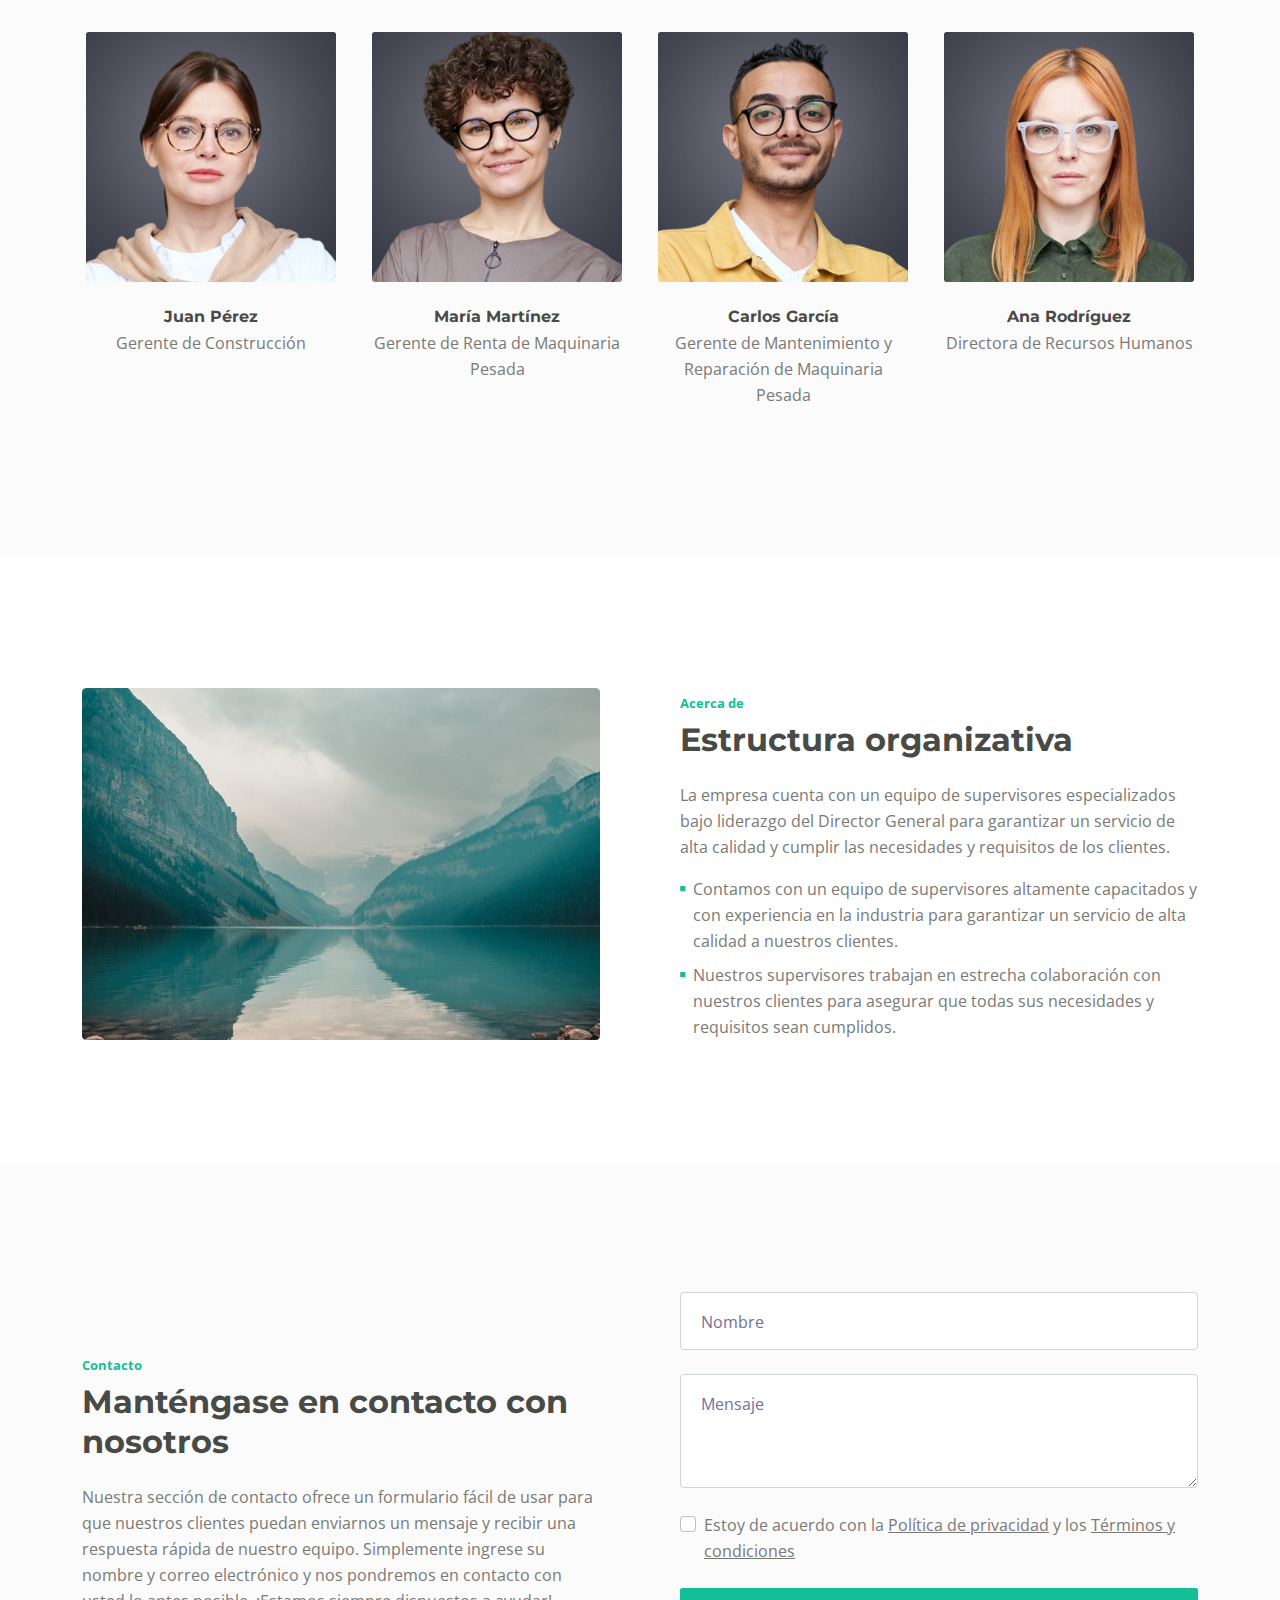
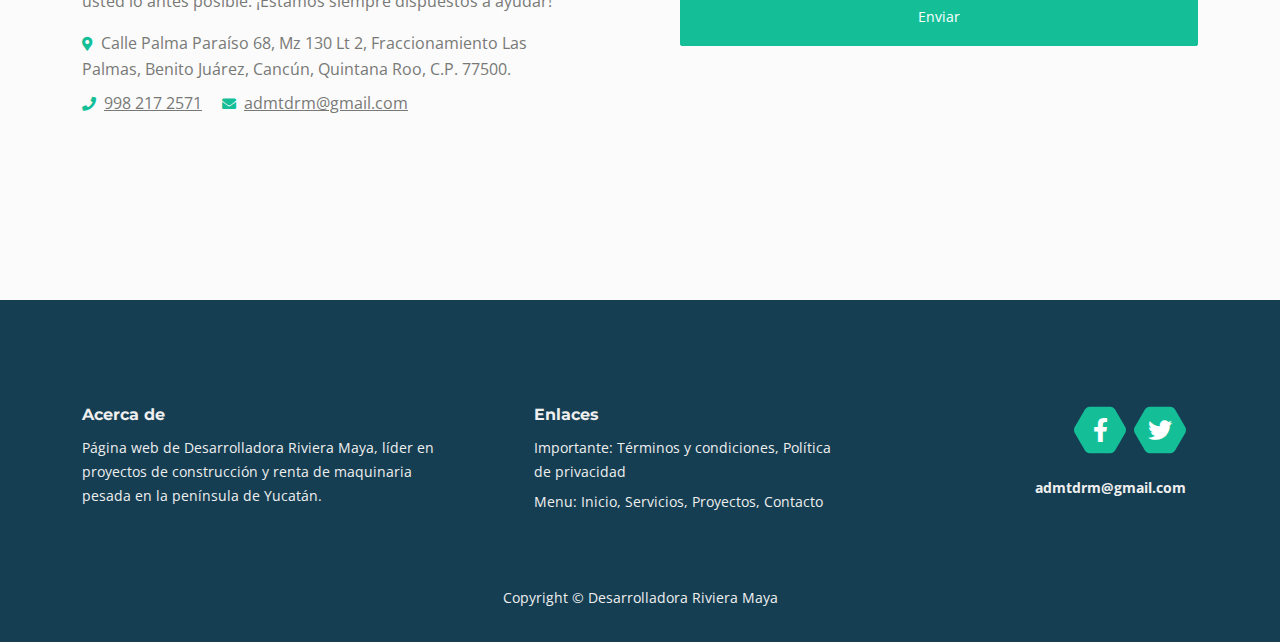
==== commit 73f88826: "[fix] Projets to Proyectos" ====
--- a/index.html
+++ b/index.html
@@ -65,7 +65,7 @@
             <a class="nav-link" href="#services">Servicios</a>
           </li>
           <li class="nav-item">
-            <a class="nav-link" href="#projects">Projectos</a>
+            <a class="nav-link" href="#projects">Proyectos</a>
           </li>
           <li class="nav-item">
             <a class="nav-link" href="#contact">Contacto</a>
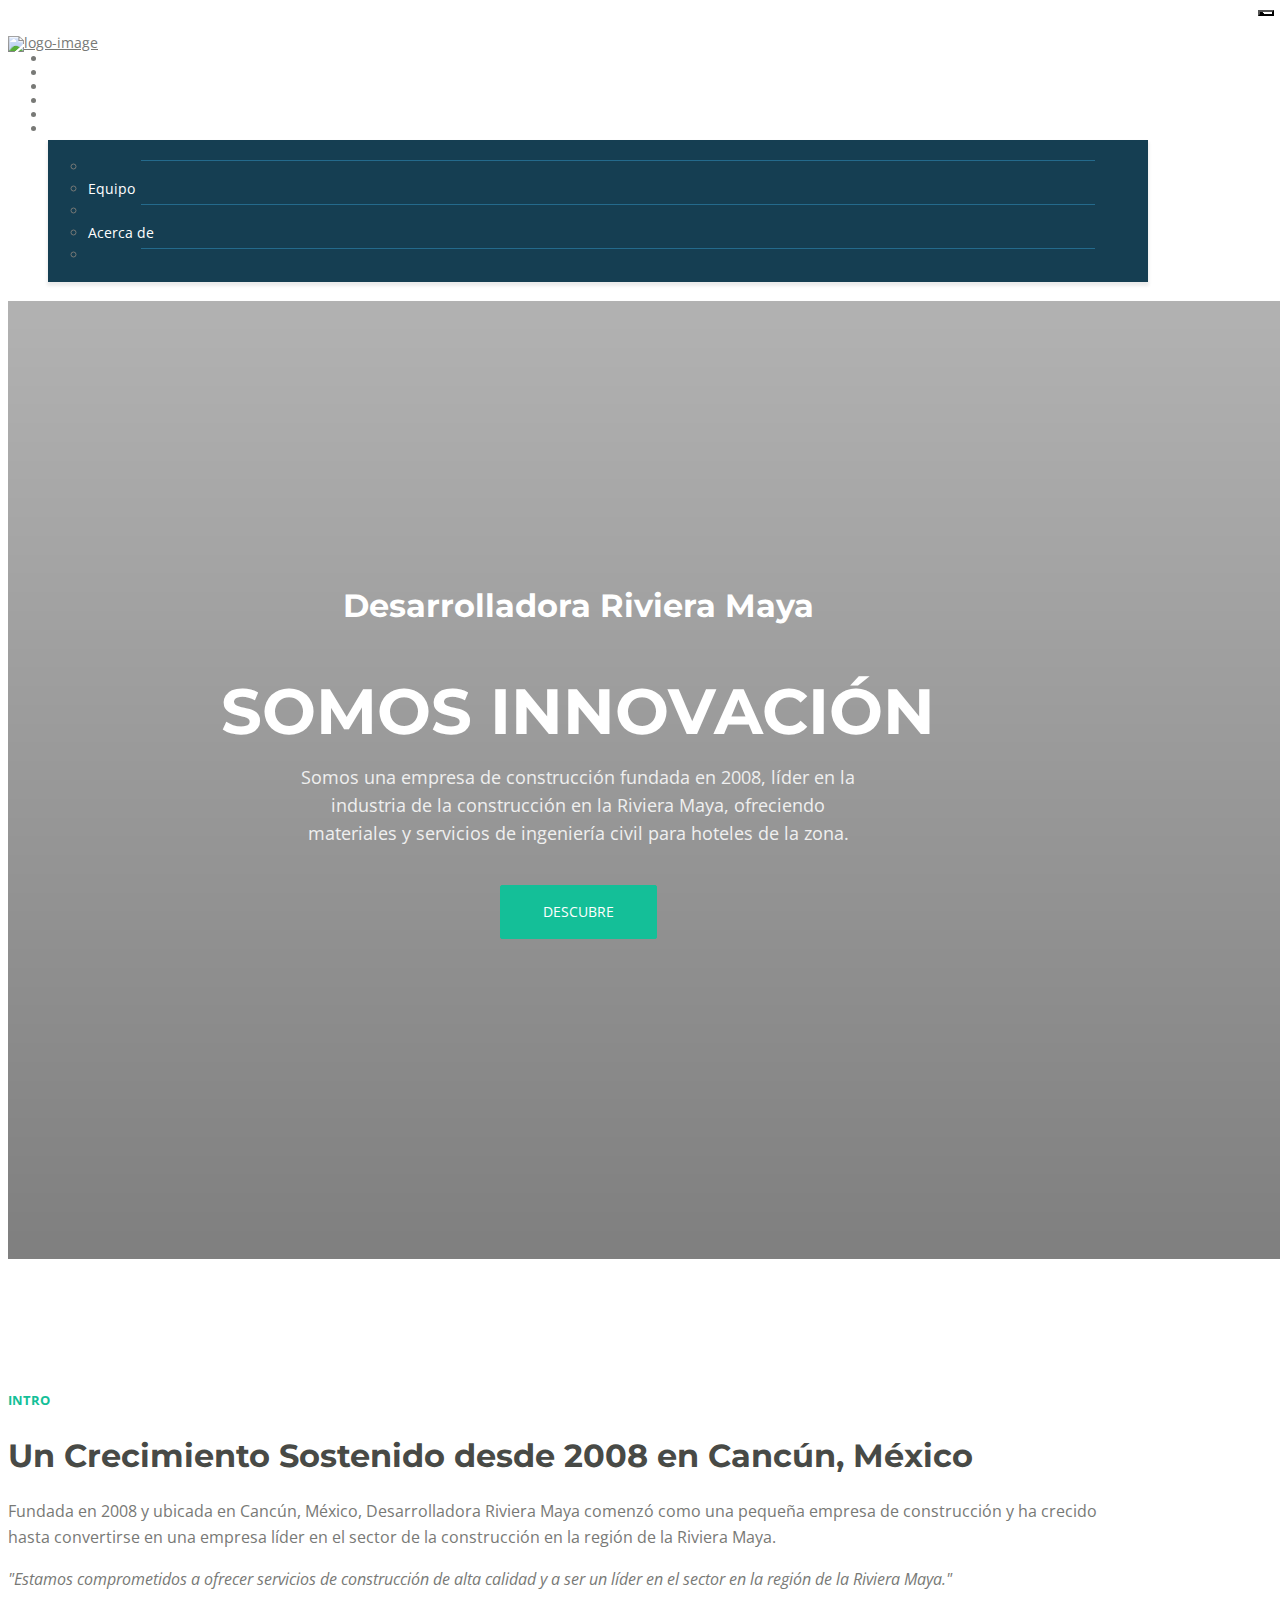
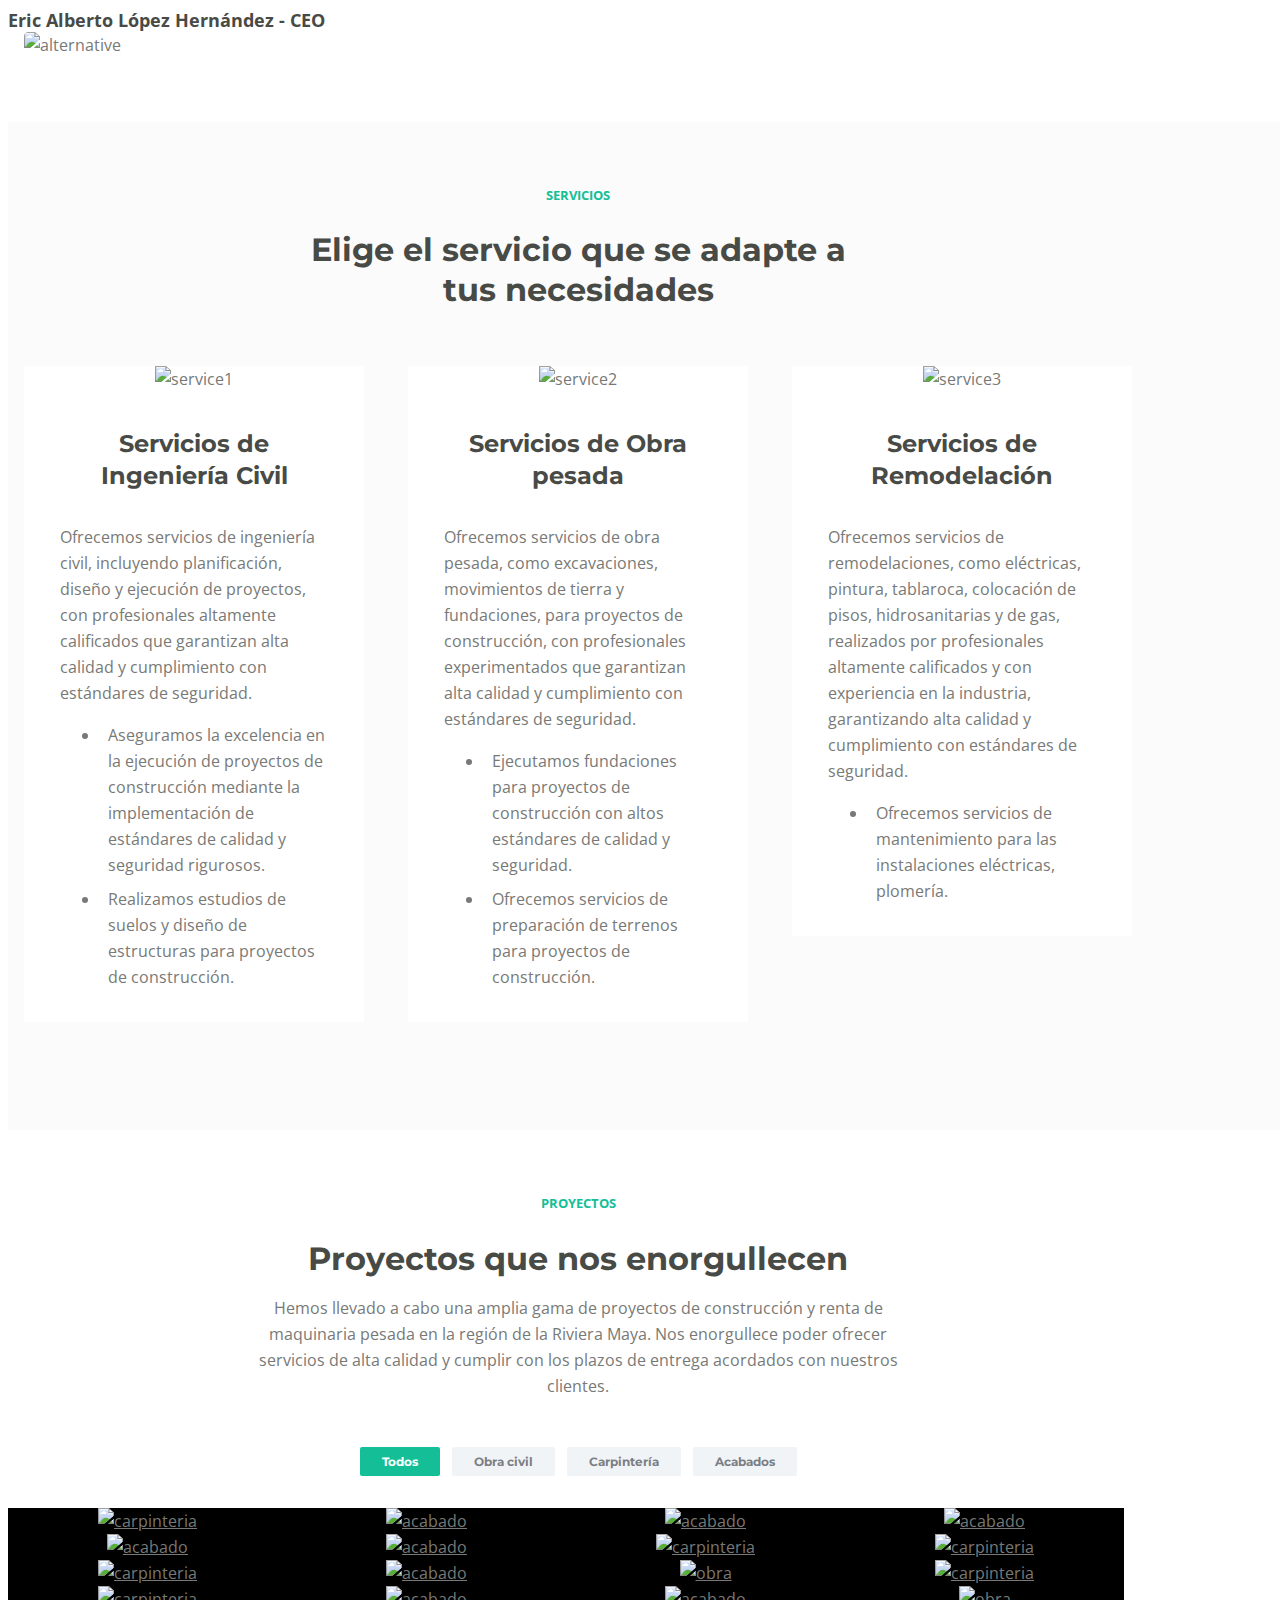
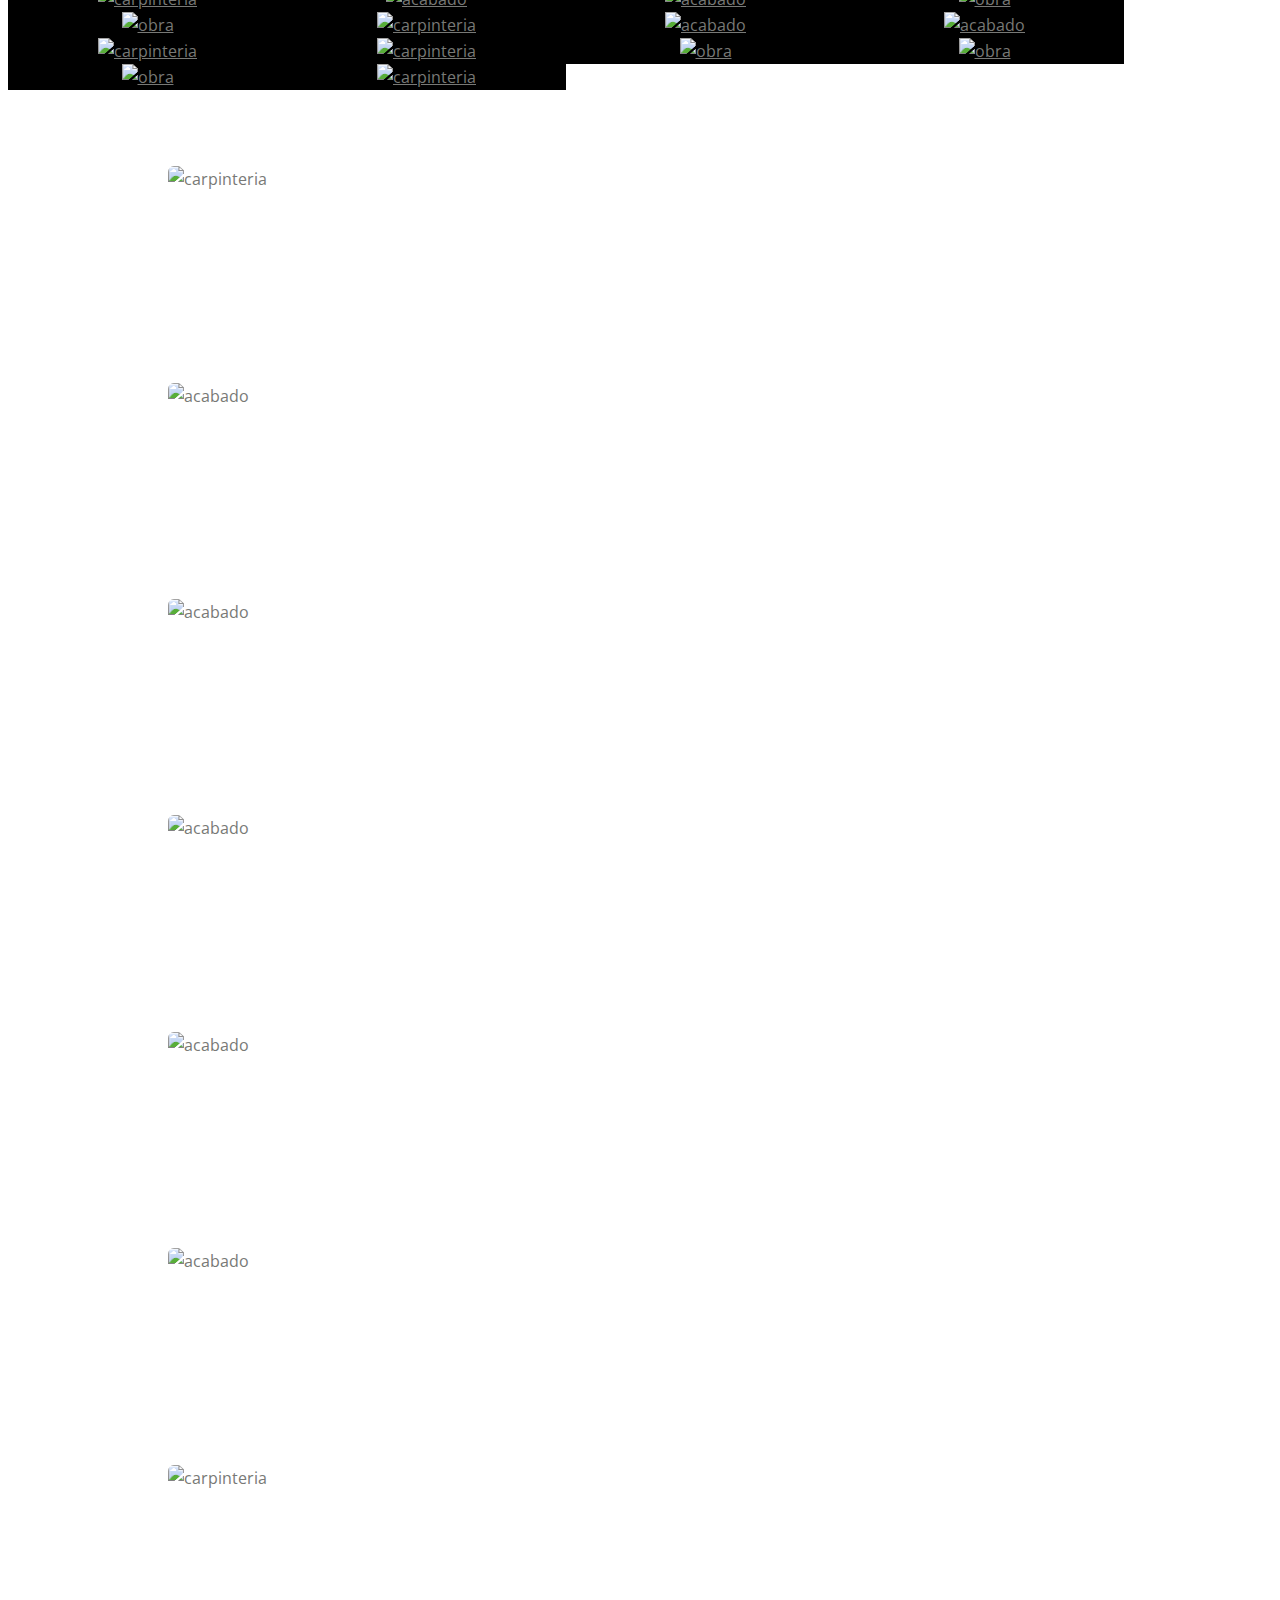
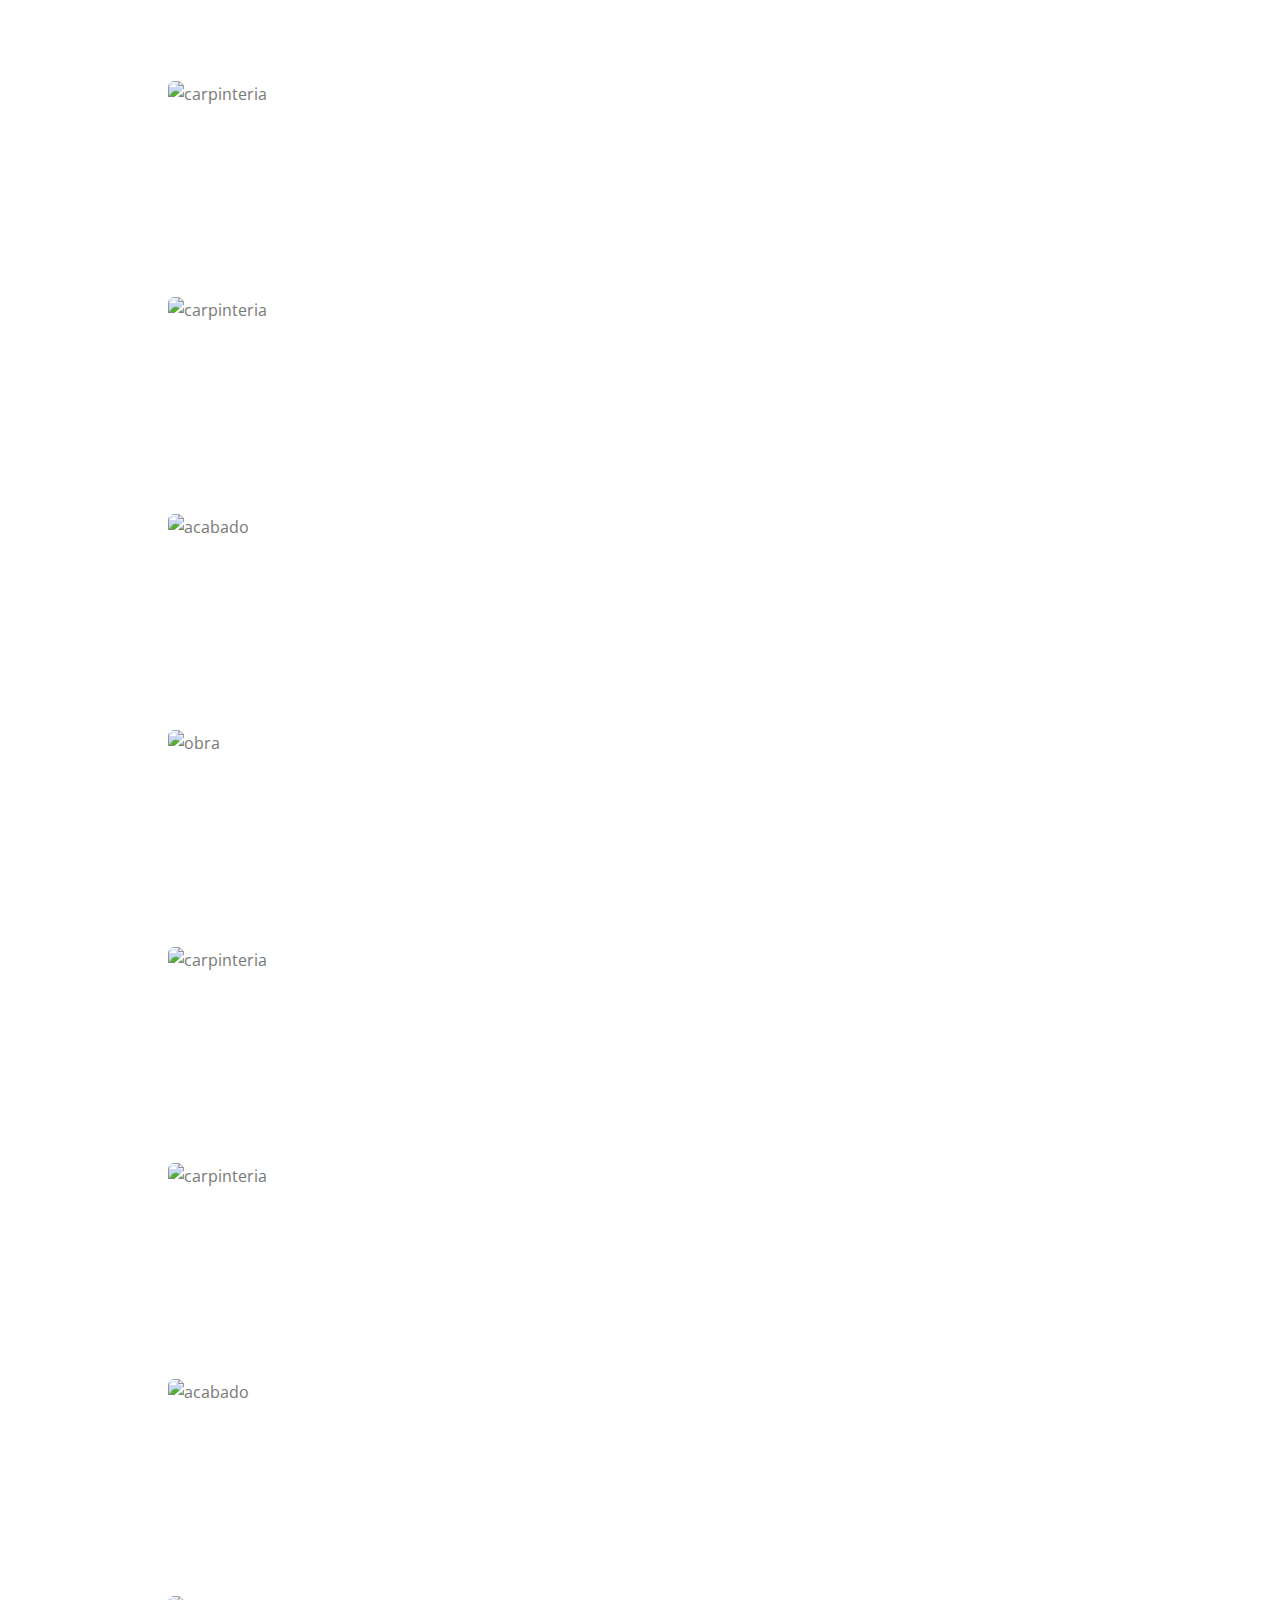
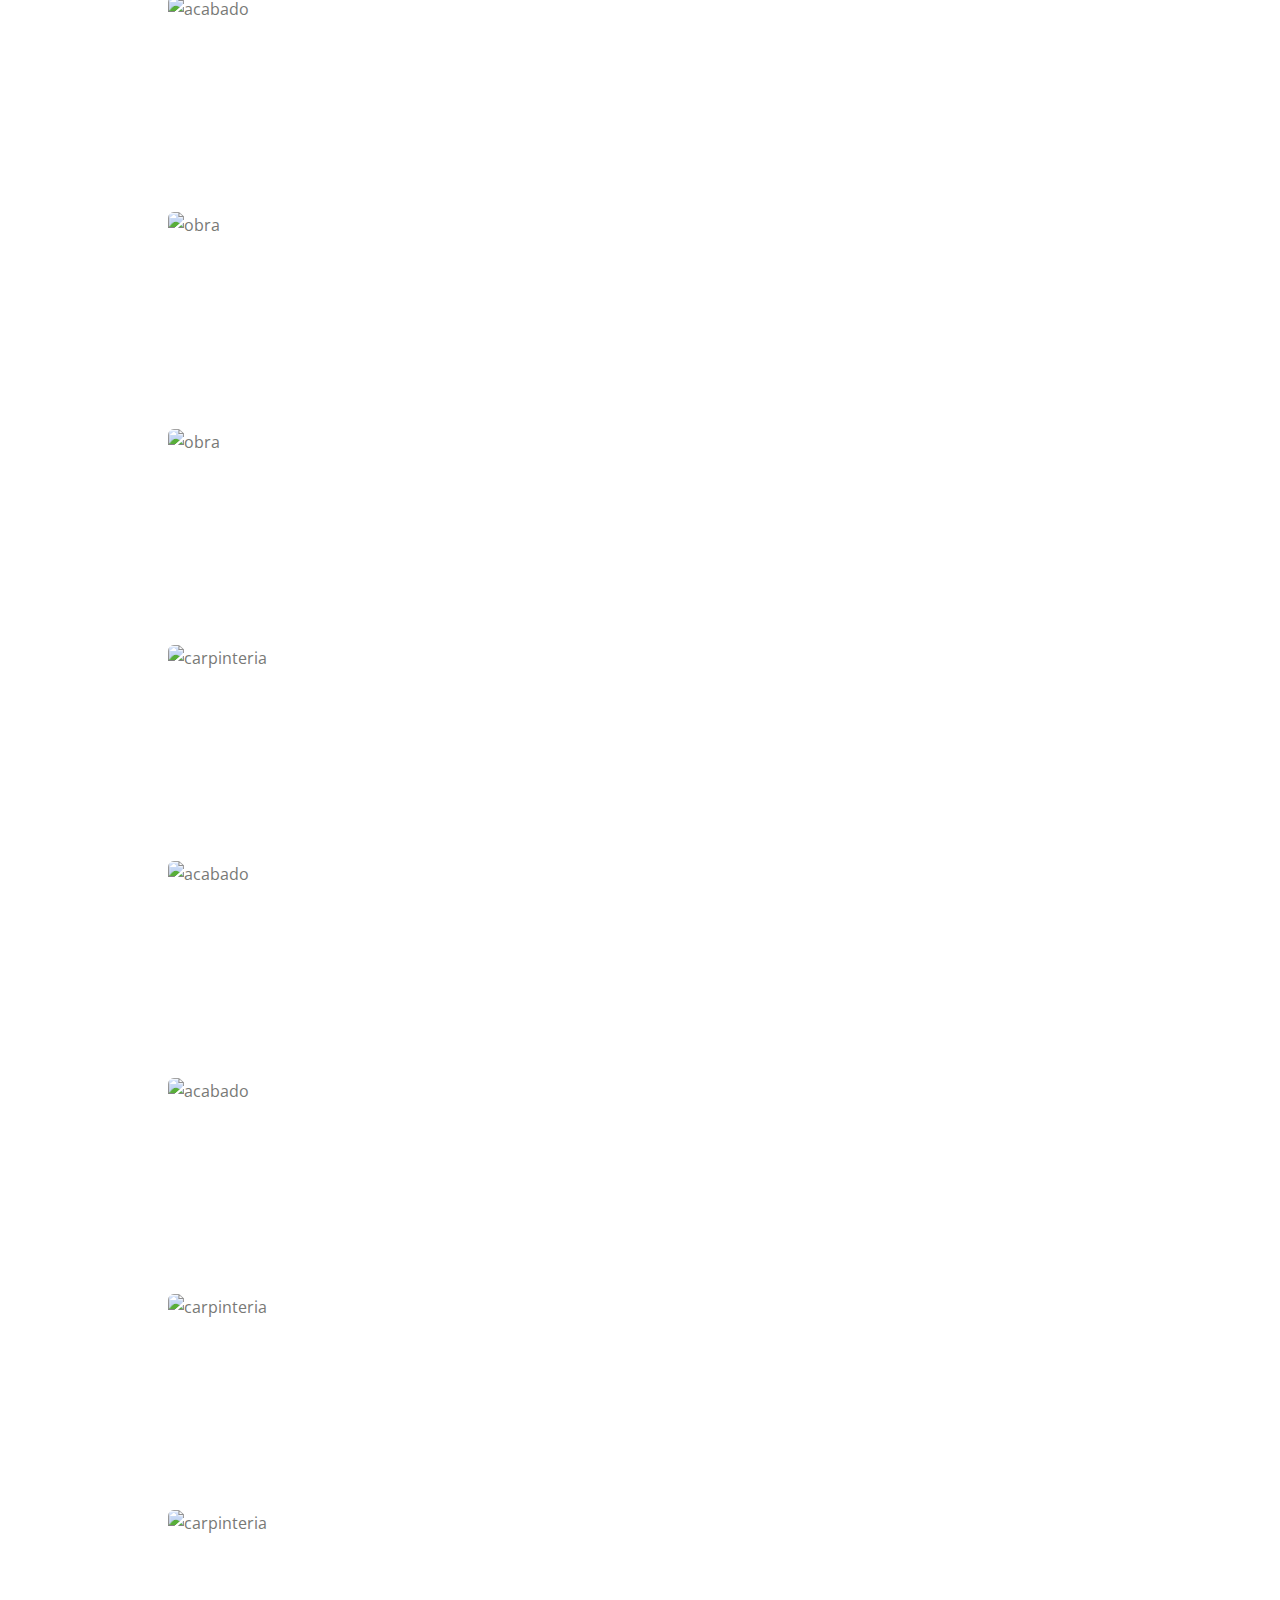
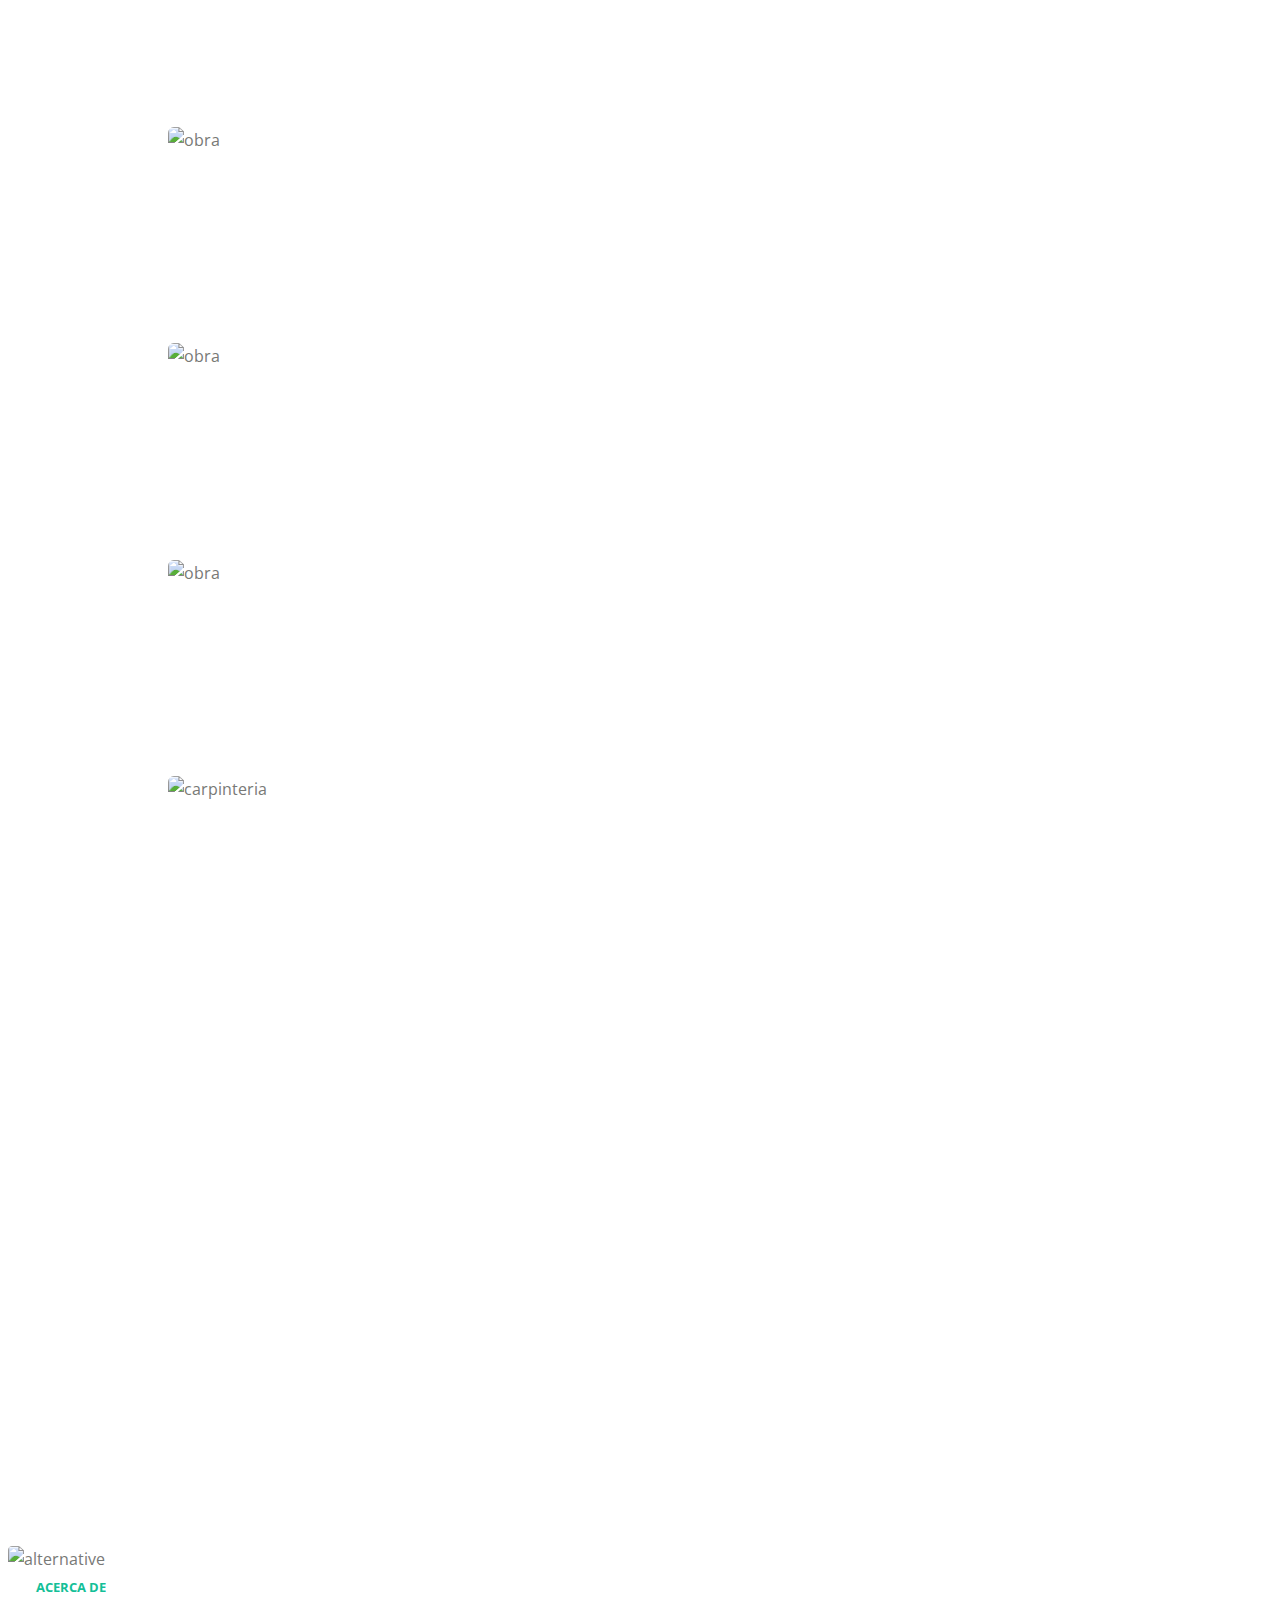
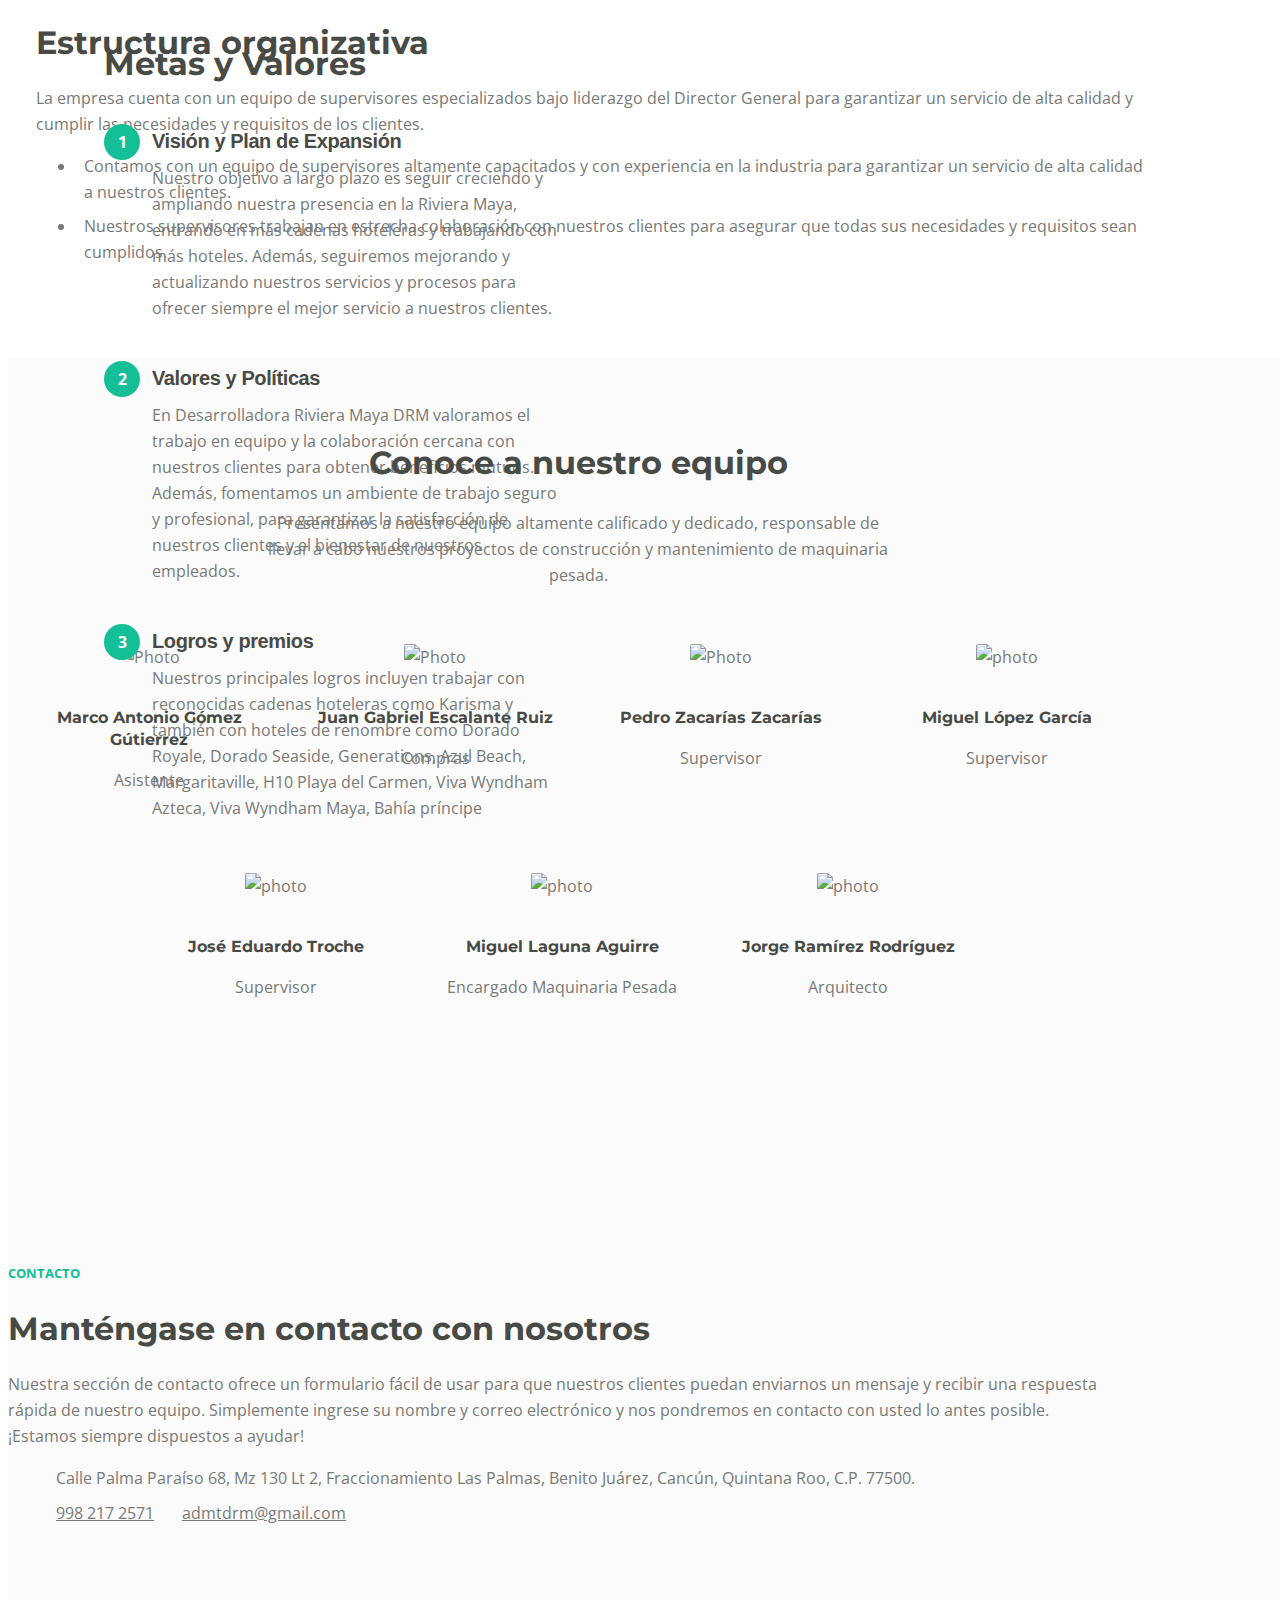
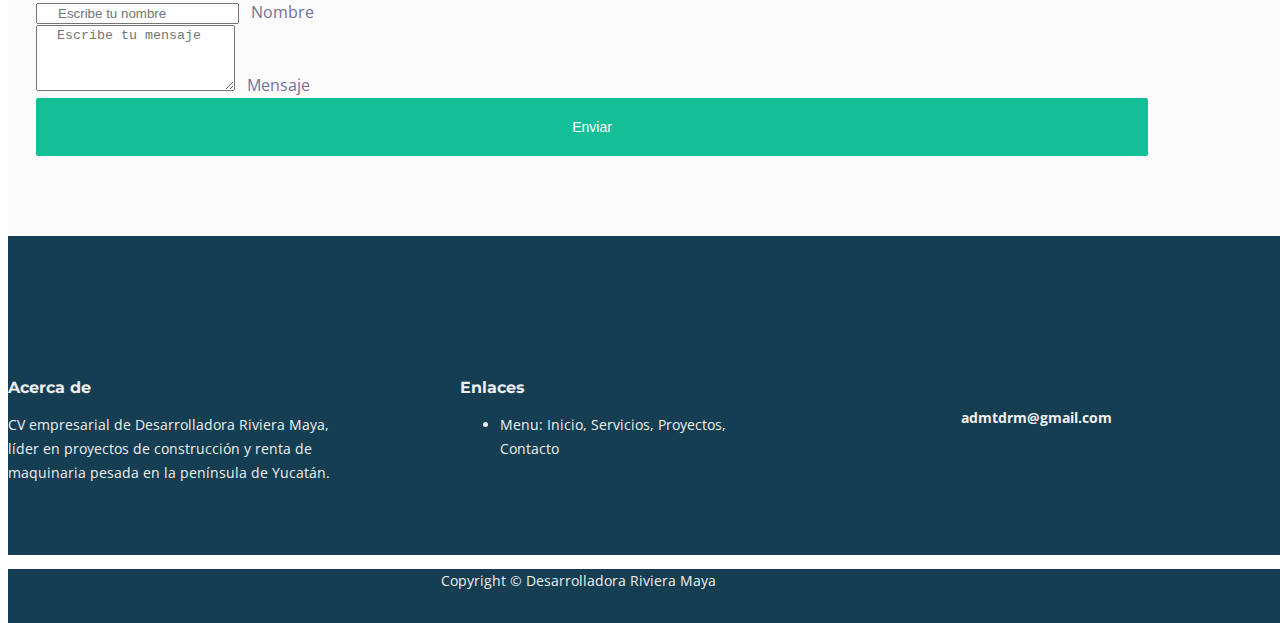
==== commit 22627aed: "build: :rocket: New deploy" ====
--- a/index.html
+++ b/index.html
@@ -28,13 +28,2180 @@
   <link
     href="https://fonts.googleapis.com/css2?family=Montserrat:wght@700&family=Open+Sans:ital,wght@0,400;0,700;1,400&display=swap"
     rel="stylesheet">
-  <link href="css/bootstrap.min.css" rel="stylesheet">
-  <link href="css/fontawesome-all.min.css" rel="stylesheet">
-  <link href="css/swiper.css" rel="stylesheet">
-  <link href="css/styles.css" rel="stylesheet">
+  <!-- <link href="css/bootstrap.min.css" rel="stylesheet"> -->
+  <link href="https://cdn.jsdelivr.net/npm/bootstrap@5.3.0-alpha1/dist/css/bootstrap.min.css" rel="stylesheet"
+    integrity="sha384-GLhlTQ8iRABdZLl6O3oVMWSktQOp6b7In1Zl3/Jr59b6EGGoI1aFkw7cmDA6j6gD" crossorigin="anonymous">
+  <!-- <link href="css/fontawesome-all.min.css" rel="stylesheet"> -->
+  <link rel="stylesheet" href="https://cdnjs.cloudflare.com/ajax/libs/font-awesome/6.3.0/css/all.min.css"
+    integrity="sha512-SzlrxWUlpfuzQ+pcUCosxcglQRNAq/DZjVsC0lE40xsADsfeQoEypE+enwcOiGjk/bSuGGKHEyjSoQ1zVisanQ=="
+    crossorigin="anonymous" referrerpolicy="no-referrer" />
+  <!-- <link href="css/swiper.css" rel="stylesheet"> -->
+  <link rel="stylesheet" href="https://cdnjs.cloudflare.com/ajax/libs/Swiper/9.0.5/swiper-bundle.css"
+    integrity="sha512-CTWIgc35lLPcCl1OP7MNcrrES+jyBBvMEz8Cqx/v0hifPNjIpPsd/jUYTJ/41CYCrQdfuw7LopKaqqjXVLqejg=="
+    crossorigin="anonymous" referrerpolicy="no-referrer" />
+
+  <style type="text/css">
+    /* Description: Master CSS file */
+
+    /*****************************************
+Table Of Contents:
+- General Styles
+- Navigation
+- Header
+- Intro 
+- Description
+- Services
+- Details 1
+- Details 2
+- Testimonials
+- Registration
+- Projects
+- Projects Modals
+- Team 
+- About
+- Contact
+- Footer
+- Back To Top Button
+- Extra pages
+- Media Queries
+******************************************/
+
+    /*****************************************
+Colors:
+- Backgrounds - light gray #fbfbfb
+- Navbar, footer - dark blue #153e52
+- Buttons, icons - green #14bf98
+- Headings text - black #484a46
+- Body text - dark gray #787976
+******************************************/
+
+
+    /**************************/
+    /*     General Styles     */
+    /**************************/
+    body,
+    html {
+      width: 100%;
+      height: 100%;
+    }
+
+    body,
+    p {
+      color: #787976;
+      font: 400 1rem/1.625rem "Open Sans", sans-serif;
+    }
+
+    h1 {
+      color: #484a46;
+      font-weight: 700;
+      font-size: 2.5rem;
+      line-height: 3.25rem;
+      font-family: "Montserrat", sans-serif;
+    }
+
+    h2 {
+      color: #484a46;
+      font-weight: 700;
+      font-size: 2rem;
+      line-height: 2.5rem;
+      font-family: "Montserrat", sans-serif;
+    }
+
+    h3 {
+      color: #484a46;
+      font-weight: 700;
+      font-size: 1.75rem;
+      line-height: 2.25rem;
+      font-family: "Montserrat", sans-serif;
+    }
+
+    h4 {
+      color: #484a46;
+      font-weight: 700;
+      font-size: 1.5rem;
+      line-height: 2rem;
+      font-family: "Montserrat", sans-serif;
+    }
+
+    h5 {
+      color: #484a46;
+      font-weight: 700;
+      font-size: 1.25rem;
+      line-height: 1.625rem;
+      font-family: "Montserrat", sans-serif;
+    }
+
+    h6 {
+      color: #484a46;
+      font-weight: 700;
+      font-size: 1rem;
+      line-height: 1.375rem;
+      font-family: "Montserrat", sans-serif;
+    }
+
+    .p-large {
+      font-size: 1.125rem;
+      line-height: 1.75rem;
+    }
+
+    .p-small {
+      font-size: 0.875rem;
+      line-height: 1.5rem;
+    }
+
+    .testimonial-text {
+      font-style: italic;
+    }
+
+    .testimonial-author {
+      font-weight: 700;
+      font-size: 1.125rem;
+      line-height: 1.5rem;
+    }
+
+    .li-space-lg li {
+      margin-bottom: 0.5rem;
+    }
+
+    a {
+      color: #787976;
+      text-decoration: underline;
+    }
+
+    a:hover {
+      color: #787976;
+      text-decoration: underline;
+    }
+
+    .no-line {
+      text-decoration: none;
+    }
+
+    .no-line:hover {
+      text-decoration: none;
+    }
+
+    .bg-gray {
+      background-color: #fbfbfb;
+    }
+
+    .green {
+      color: #14bf98;
+    }
+
+    .section-title {
+      color: #14bf98;
+      font-weight: 700;
+      font-size: 0.8125rem;
+      line-height: 1.125rem;
+    }
+
+    .btn-solid-reg {
+      display: inline-block;
+      padding: 1.375rem 2.25rem 1.375rem 2.25rem;
+      border: 1px solid #14bf98;
+      border-radius: 2px;
+      background-color: #14bf98;
+      color: #ffffff;
+      font-size: 0.875rem;
+      line-height: 0;
+      text-decoration: none;
+      transition: all 0.2s;
+    }
+
+    .btn-solid-reg:hover {
+      background-color: transparent;
+      color: #14bf98;
+      /* needs to stay here because of the color property of a tag */
+      text-decoration: none;
+    }
+
+    .btn-solid-lg {
+      display: inline-block;
+      padding: 1.625rem 2.625rem 1.625rem 2.625rem;
+      border: 1px solid #14bf98;
+      border-radius: 2px;
+      background-color: #14bf98;
+      color: #ffffff;
+      font-size: 0.875rem;
+      line-height: 0;
+      text-decoration: none;
+      transition: all 0.2s;
+    }
+
+    .btn-solid-lg:hover {
+      background-color: transparent;
+      color: #14bf98;
+      /* needs to stay here because of the color property of a tag */
+      text-decoration: none;
+    }
+
+    .btn-outline-reg {
+      display: inline-block;
+      padding: 1.375rem 2.25rem 1.375rem 2.25rem;
+      border: 1px solid #14bf98;
+      border-radius: 2px;
+      background-color: transparent;
+      color: #14bf98;
+      font-size: 0.875rem;
+      line-height: 0;
+      text-decoration: none;
+      transition: all 0.2s;
+    }
+
+    .btn-outline-reg:hover {
+      background-color: #14bf98;
+      color: #ffffff;
+      text-decoration: none;
+    }
+
+    .btn-outline-lg {
+      display: inline-block;
+      padding: 1.625rem 2.625rem 1.625rem 2.625rem;
+      border: 1px solid #14bf98;
+      border-radius: 2px;
+      background-color: transparent;
+      color: #14bf98;
+      font-size: 0.875rem;
+      line-height: 0;
+      text-decoration: none;
+      transition: all 0.2s;
+    }
+
+    .btn-outline-lg:hover {
+      background-color: #14bf98;
+      color: #ffffff;
+      text-decoration: none;
+    }
+
+    .btn-outline-sm {
+      display: inline-block;
+      padding: 1rem 1.5rem 1rem 1.5rem;
+      border: 1px solid #14bf98;
+      border-radius: 2px;
+      background-color: transparent;
+      color: #14bf98;
+      font-size: 0.875rem;
+      line-height: 0;
+      text-decoration: none;
+      transition: all 0.2s;
+    }
+
+    .btn-outline-sm:hover {
+      background-color: #14bf98;
+      color: #ffffff;
+      text-decoration: none;
+    }
+
+    .form-floating label {
+      margin-left: 0.5rem;
+      color: #72719b;
+    }
+
+    .form-floating>.form-control:focus~label,
+    .form-floating>.form-control:not(:placeholder-shown)~label,
+    .form-floating>.form-select~label {
+      transform: scale(0.85) translateY(-.75rem) translateX(.15rem);
+    }
+
+    .form-floating .form-control {
+      padding-left: 1.25rem;
+    }
+
+    .form-select {
+      height: calc(3.5rem + 2px);
+      padding-left: 1.25rem;
+      color: #72719b;
+    }
+
+    .form-floating textarea.form-control {
+      height: 100%;
+    }
+
+    .form-floating .form-control:hover,
+    .form-select:hover {
+      border: 1px solid #a1a1a1;
+    }
+
+    .form-control-submit-button {
+      display: inline-block;
+      width: 100%;
+      height: 3.625rem;
+      border: 1px solid #14bf98;
+      border-radius: 2px;
+      background-color: #14bf98;
+      color: #ffffff;
+      font-weight: 400;
+      font-size: 0.875rem;
+      line-height: 0;
+      cursor: pointer;
+      transition: all 0.2s;
+    }
+
+    .form-control-submit-button:hover {
+      border: 1px solid #14bf98;
+      background-color: transparent;
+      color: #14bf98;
+    }
+
+    .modal-dialog {
+      margin-right: 1rem;
+      margin-left: 1rem;
+      pointer-events: all;
+    }
+
+    .modal-content {
+      background-color: #ffffff;
+    }
+
+    .modal-content .btn-close {
+      position: absolute;
+      right: 6px;
+      top: 10px;
+      background: transparent url("data:image/svg+xml,%3csvg xmlns='http://www.w3.org/2000/svg' viewBox='0 0 16 16' fill='%23000'%3e%3cpath d='M.293.293a1 1 0 011.414 0L8 6.586 14.293.293a1 1 0 111.414 1.414L9.414 8l6.293 6.293a1 1 0 01-1.414 1.414L8 9.414l-6.293 6.293a1 1 0 01-1.414-1.414L6.586 8 .293 1.707a1 1 0 010-1.414z'/%3e%3c/svg%3e") no-repeat;
+      background-size: 16px 16px;
+    }
+
+    /* Fade Animation For Rotating Text - ReplaceMe  */
+    @-webkit-keyframes fadeIn {
+      from {
+        opacity: 0;
+      }
+
+      to {
+        opacity: 1;
+      }
+    }
+
+    @keyframes fadeIn {
+      from {
+        opacity: 0;
+      }
+
+      to {
+        opacity: 1;
+      }
+    }
+
+    .fadeIn {
+      -webkit-animation: fadeIn 0.6s;
+      animation: fadeIn 0.6s;
+    }
+
+    @-webkit-keyframes fadeOut {
+      from {
+        opacity: 1;
+      }
+
+      to {
+        opacity: 0;
+      }
+    }
+
+    @keyframes fadeOut {
+      from {
+        opacity: 1;
+      }
+
+      to {
+        opacity: 0;
+      }
+    }
+
+    /* end of fade animation for rotating text - replaceme */
+
+
+    /**********************/
+    /*     Navigation     */
+    /**********************/
+    .navbar {
+      background-color: #153e52;
+      font-size: 0.875rem;
+      line-height: 0.875rem;
+      box-shadow: 0 2px 6px 0 rgba(0, 0, 0, 0.05);
+    }
+
+    .navbar .navbar-brand {
+      padding-top: 0.25rem;
+      padding-bottom: 0.25rem;
+    }
+
+    .navbar .logo-image img {
+      width: 139px;
+      height: 32px;
+    }
+
+    .navbar .logo-text {
+      color: #efefef;
+      font-weight: 700;
+      font-size: 1.875rem;
+      line-height: 1rem;
+      text-decoration: none;
+    }
+
+    .offcanvas-collapse {
+      position: fixed;
+      top: 3.25rem;
+      /* adjusts the height between the top of the page and the offcanvas menu */
+      bottom: 0;
+      left: 100%;
+      width: 100%;
+      padding-right: 1rem;
+      padding-left: 1rem;
+      overflow-y: auto;
+      visibility: hidden;
+      background-color: #153e52;
+      transition: visibility .3s ease-in-out, -webkit-transform .3s ease-in-out;
+      transition: transform .3s ease-in-out, visibility .3s ease-in-out;
+      transition: transform .3s ease-in-out, visibility .3s ease-in-out, -webkit-transform .3s ease-in-out;
+    }
+
+    .offcanvas-collapse.open {
+      visibility: visible;
+      -webkit-transform: translateX(-100%);
+      transform: translateX(-100%);
+    }
+
+    .navbar .navbar-nav {
+      margin-top: 0.75rem;
+      margin-bottom: 0.5rem;
+    }
+
+    .navbar .nav-item .nav-link {
+      padding-top: 0.625rem;
+      padding-bottom: 0.625rem;
+      color: #ffffff;
+      text-decoration: none;
+      transition: all 0.2s ease;
+    }
+
+    .navbar .nav-item.dropdown.show .nav-link,
+    .navbar .nav-item .nav-link:hover,
+    .navbar .nav-item .nav-link:focus,
+    .navbar .nav-item .nav-link.active {
+      color: #14bf98;
+    }
+
+    /* Dropdown Menu */
+    .navbar .dropdown .dropdown-menu {
+      animation: fadeDropdown 0.2s;
+      /* required for the fade animation */
+    }
+
+    @keyframes fadeDropdown {
+      0% {
+        opacity: 0;
+      }
+
+      100% {
+        opacity: 1;
+      }
+    }
+
+    .navbar .dropdown-menu {
+      margin-top: 0.25rem;
+      margin-bottom: 0.25rem;
+      border: none;
+      background-color: #153e52;
+    }
+
+    .navbar .dropdown-item {
+      padding-top: 0.5rem;
+      padding-bottom: 0.625rem;
+      color: #ffffff;
+      font-size: 0.875rem;
+      line-height: 0.875rem;
+      text-decoration: none;
+    }
+
+    .navbar .dropdown-item:hover {
+      background-color: #153e52;
+      color: #14bf98;
+    }
+
+    .navbar .dropdown-divider {
+      width: 100%;
+      height: 1px;
+      margin: 0.5rem auto 0.5rem auto;
+      border: none;
+      background-color: #246a8c;
+    }
+
+    /* end of dropdown menu */
+
+    .navbar .fa-stack {
+      width: 2em;
+      margin-right: 0.25rem;
+      font-size: 0.75rem;
+    }
+
+    .navbar .fa-stack-2x {
+      color: #14bf98;
+      transition: all 0.2s ease;
+    }
+
+    .navbar .fa-stack-1x {
+      color: #ffffff;
+      transition: all 0.2s ease;
+    }
+
+    .navbar .fa-stack:hover .fa-stack-2x {
+      color: #ffffff;
+    }
+
+    .navbar .fa-stack:hover .fa-stack-1x {
+      color: #14bf98;
+    }
+
+    .navbar .navbar-toggler {
+      padding: 0;
+      border: none;
+      font-size: 1.25rem;
+    }
+
+
+    /*****************/
+    /*    Header     */
+    /*****************/
+    .header {
+      padding-top: 10rem;
+      padding-bottom: 8.5rem;
+      background: linear-gradient(rgba(0, 0, 0, 0.3), rgba(0, 0, 0, 0.5)), url('https://res.cloudinary.com/api-post-img/image/upload/v1676722350/DRM/header-background_ry0dde.jpg') center center no-repeat;
+      background-size: cover;
+      text-align: center;
+    }
+
+    .header .h1-large {
+      margin-bottom: 1rem;
+      color: #ffffff;
+      font-size: 3rem;
+      line-height: 3.5rem;
+    }
+
+    .header .h1-large2 {
+      margin-bottom: 1rem;
+      color: #ffffff;
+      font-size: 2rem;
+      line-height: 3.5rem;
+    }
+
+    .header .p-large {
+      margin-bottom: 2.375rem;
+      color: #efefef;
+    }
+
+
+    /*****************/
+    /*     Intro     */
+    /*****************/
+    .basic-1 {
+      padding-top: 4rem;
+      padding-bottom: 4rem;
+    }
+
+    .basic-1 .text-container {
+      margin-bottom: 3.5rem;
+    }
+
+    .basic-1 .section-title {
+      margin-bottom: 0.5rem;
+    }
+
+    .basic-1 h2 {
+      margin-bottom: 1.375rem;
+    }
+
+    .basic-1 .testimonial-author {
+      color: #484a46;
+    }
+
+    /* Hover Animation */
+    .basic-1 .image-container {
+      overflow: hidden;
+      border-radius: 4px;
+    }
+
+    .basic-1 .image-container img {
+      margin: 0;
+      border-radius: 4px;
+      transition: all 0.3s;
+    }
+
+    .basic-1 .image-container:hover img {
+      -moz-transform: scale(1.15);
+      -webkit-transform: scale(1.15);
+      transform: scale(1.15);
+    }
+
+    /* end of hover animation */
+
+
+    /***********************/
+    /*     Description     */
+    /***********************/
+    .cards-1 {
+      padding-top: 4rem;
+      padding-bottom: 4rem;
+      text-align: center;
+    }
+
+    .cards-1 .card {
+      margin-bottom: 3rem;
+      border: none;
+      text-align: left;
+    }
+
+    .cards-1 .fa-stack {
+      width: 6rem;
+      height: 6rem;
+      margin-bottom: 1rem;
+      line-height: 6rem;
+    }
+
+    .cards-1 .fa-stack .hexagon {
+      position: absolute;
+      width: 6rem;
+      height: 6rem;
+      /* background: url('../images/hexagon-green.svg') center center no-repeat; */
+      background-size: 6rem 6rem;
+    }
+
+    .cards-1 .fa-stack-1x {
+      color: #ffffff;
+      font-size: 2rem;
+    }
+
+    .cards-1 .card-body {
+      padding: 0;
+    }
+
+    .cards-1 .card-title {
+      margin-bottom: 0.625rem;
+    }
+
+
+    /********************/
+    /*     Services     */
+    /********************/
+    .cards-2 {
+      padding-top: 4rem;
+      padding-bottom: 3rem;
+      text-align: center;
+    }
+
+    .cards-2 .section-title {
+      margin-bottom: 0.5rem;
+    }
+
+    .cards-2 .h2-heading {
+      margin-bottom: 3.5rem;
+    }
+
+    .cards-2 .card {
+      margin-bottom: 3.75rem;
+      border: none;
+      background-color: #ffffff;
+    }
+
+    /* Hover Animation */
+    .cards-2 .card-image {
+      overflow: hidden;
+      margin-bottom: 2.25rem;
+    }
+
+    .cards-2 .card-image img {
+      margin: 0;
+      transition: all 0.3s;
+    }
+
+    .cards-2 .card-image:hover img {
+      -moz-transform: scale(1.15);
+      -webkit-transform: scale(1.15);
+      transform: scale(1.15);
+    }
+
+    /* end of hover animation */
+
+    .cards-2 .card-body {
+      padding: 0 1.5rem 0 1.5rem;
+    }
+
+    .cards-2 .card-body p {
+      text-align: left;
+    }
+
+    .cards-2 .list-unstyled {
+      margin-bottom: 2rem;
+      text-align: left;
+    }
+
+    .cards-2 .list-unstyled .fas {
+      color: #14bf98;
+      font-size: 0.375rem;
+      line-height: 1.625rem;
+    }
+
+    .cards-2 .list-unstyled .flex-grow-1 {
+      margin-left: 0.5rem;
+    }
+
+    .cards-2 .card-body .price {
+      color: #484a46;
+      font-weight: 700;
+      font-size: 1.125rem;
+      line-height: 1.625rem;
+    }
+
+    .cards-2 .card-body .price span {
+      color: #14bf98;
+    }
+
+    .cards-2 .button-wrapper {
+      position: absolute;
+      right: 0;
+      bottom: -1.5rem;
+      left: 0;
+    }
+
+    .cards-2 .btn-solid-reg:hover {
+      background-color: #ffffff;
+    }
+
+
+    /*********************/
+    /*     Details 1     */
+    /*********************/
+    .accordion-1 .area-1 {
+      height: 440px;
+      background: url('https://res.cloudinary.com/api-post-img/image/upload/v1676722350/DRM/details-1-background_dcn08a.jpg') center center no-repeat;
+      background-size: cover;
+    }
+
+    .accordion-1 .area-2 {
+      padding-top: 7.75rem;
+      padding-bottom: 5rem;
+    }
+
+    .accordion-1 .accordion {
+      max-width: 90%;
+      margin-right: auto;
+      margin-left: auto;
+    }
+
+    .accordion-1 h2 {
+      margin-bottom: 2.5rem;
+    }
+
+    .accordion-1 .accordion-item {
+      margin-bottom: 2.5rem;
+      border: none;
+      border-radius: 0;
+      background-color: transparent;
+    }
+
+    .accordion-1 .accordion-item:last-of-type {
+      margin-bottom: 0;
+    }
+
+    .accordion-1 .accordion-icon {
+      position: absolute;
+      width: 2.25rem;
+      height: 2.25rem;
+      border-radius: 50%;
+      background-color: #14bf98;
+      color: #ffffff;
+      font-weight: 700;
+      font-size: 1rem;
+      line-height: 2.25rem;
+      text-align: center;
+      cursor: pointer;
+      transition: all 0.2s ease;
+    }
+
+    .accordion-1 .accordion-header {
+      margin-left: 3rem;
+      padding-top: 0.25rem;
+      padding-bottom: 0.25rem;
+      border: none;
+      background-color: transparent;
+    }
+
+    .accordion-1 .accordion-header button {
+      padding: 0;
+      border: none;
+      background-color: transparent;
+      color: #484a46;
+      box-shadow: none;
+      font-weight: 700;
+      font-size: 1.25rem;
+      line-height: 1.625rem;
+      letter-spacing: -0.4px;
+      text-align: left;
+    }
+
+    .accordion-1 .accordion-header button:after {
+      display: none;
+    }
+
+    .accordion-1 .accordion-body {
+      margin-left: 3rem;
+      padding: 0.375rem 0 0 0;
+    }
+
+
+    /*********************/
+    /*     Details 2     */
+    /*********************/
+    .tabs-1 .tabs-container {
+      max-width: 90%;
+      margin-right: auto;
+      margin-left: auto;
+      padding-top: 5rem;
+      padding-bottom: 7.5rem;
+    }
+
+    .tabs-1 .nav-tabs {
+      justify-content: center;
+      margin-bottom: 1.125rem;
+      border-bottom: none;
+    }
+
+    .tabs-1 .nav-link {
+      margin-right: 1.625rem;
+      margin-bottom: 0.875rem;
+      padding: 0;
+      border: none;
+      border-radius: 2px;
+      color: #c1cace;
+      font-weight: 700;
+      font-size: 1.375rem;
+      line-height: 1.375rem;
+      font-family: "Montserrat", sans-serif;
+      text-decoration: none;
+      cursor: pointer;
+      transition: all 0.2s ease;
+    }
+
+    .tabs-1 .nav-link:hover,
+    .tabs-1 .nav-link.active {
+      color: #14bf98;
+    }
+
+    .tabs-1 .nav-link .fas {
+      margin-right: 0.125rem;
+      font-size: 0.875rem;
+      vertical-align: 20%;
+    }
+
+    .tabs-1 #tab-1 .progress-container {
+      margin-top: 1.5rem;
+    }
+
+    .tabs-1 #tab-1 .progress-container .title {
+      margin-bottom: 0.25rem;
+      color: #484a46;
+      font: 600 0.875rem/1.25rem "Open Sans", sans-serif;
+    }
+
+    .tabs-1 #tab-1 .progress {
+      height: 22px;
+      margin-bottom: 1.125rem;
+      border-radius: 0.125rem;
+      background-color: #f9fafc;
+    }
+
+    .tabs-1 #tab-1 .progress-bar {
+      display: block;
+      padding-left: 1.5rem;
+      background: linear-gradient(to bottom right, #14bf98, #1bd1a7);
+    }
+
+    .tabs-1 #tab-1 .progress-bar.first {
+      width: 100%;
+    }
+
+    .tabs-1 #tab-1 .progress-bar.second {
+      width: 75%;
+    }
+
+    .tabs-1 #tab-1 .progress-bar.third {
+      width: 90%;
+    }
+
+    .tabs-1 #tab-2 .list-unstyled {
+      margin-top: 1.75rem;
+      margin-bottom: 0;
+      vertical-align: top;
+    }
+
+    .tabs-1 #tab-2 .list-unstyled li {
+      margin-bottom: 2rem;
+    }
+
+    .tabs-1 #tab-2 .list-unstyled .bullet-number {
+      color: #14bf98;
+      font-weight: 700;
+      font-size: 2rem;
+      line-height: 2rem;
+    }
+
+    .tabs-1 #tab-2 .list-unstyled .flex-grow-1 {
+      margin-left: 0.875rem;
+    }
+
+    .tabs-1 #tab-3 .list-unstyled {
+      margin-bottom: 1.75rem;
+    }
+
+    .tabs-1 #tab-3 .list-unstyled .fas {
+      color: #14bf98;
+      font-size: 0.375rem;
+      line-height: 1.625rem;
+    }
+
+    .tabs-1 #tab-3 .list-unstyled .flex-grow-1 {
+      margin-left: 0.5rem;
+    }
+
+    .tabs-1 .area-2 {
+      height: 432px;
+      background: url('https://res.cloudinary.com/api-post-img/image/upload/v1676722349/DRM/details-2-background_qljt7p.jpg') center center no-repeat;
+      background-size: cover;
+    }
+
+
+    /********************/
+    /*     Projects     */
+    /********************/
+    .filter {
+      padding-top: 4rem;
+      padding-bottom: 7rem;
+      text-align: center;
+    }
+
+    .filter .section-title {
+      margin-bottom: 0.5rem;
+    }
+
+    .filter h2 {
+      margin-bottom: 0.75rem;
+    }
+
+    .filter .p-heading {
+      margin-bottom: 3rem;
+    }
+
+    .filter .button-group {
+      margin-bottom: 1.5rem;
+    }
+
+    .filter .button-group .button {
+      display: inline-block;
+      margin-right: 0.1875rem;
+      margin-bottom: 0.5rem;
+      margin-left: 0.1875rem;
+      padding: 0.3125rem 1.375rem 0.25rem 1.375rem;
+      border-radius: 2px;
+      border: none;
+      background-color: #f1f4f7;
+      color: #7b7e85;
+      font-weight: 700;
+      font-size: 0.75rem;
+      line-height: 1.25rem;
+      font-family: "Montserrat", sans-serif;
+      cursor: pointer;
+      text-decoration: none;
+      transition: all 0.2s ease;
+    }
+
+    .filter .button-group .button:hover {
+      background-color: #14bf98;
+      color: #ffffff;
+    }
+
+    .filter .button-group .button.is-checked {
+      background-color: #14bf98;
+      color: #ffffff;
+    }
+
+    .filter .grid {
+      max-width: 351px;
+      margin-right: auto;
+      margin-left: auto;
+    }
+
+    .filter .element-item a {
+      cursor: pointer;
+    }
+
+    /* Hover Animation */
+    .filter .element-item {
+      position: relative;
+      float: left;
+      overflow: hidden;
+      width: 50%;
+      background-color: #000000;
+      /* to hide 1px white margin in IE */
+    }
+
+    .filter .element-item img {
+      max-width: 100%;
+      margin: 0;
+      transition: all 0.3s;
+    }
+
+    .filter .element-item:hover img {
+      -moz-transform: scale(1.15);
+      -webkit-transform: scale(1.15);
+      transform: scale(1.15);
+    }
+
+    /* end of hover animation */
+
+    .filter .element-item .element-item-overlay {
+      position: absolute;
+      z-index: 2;
+      top: 0;
+      left: 0;
+      width: 100%;
+      height: 100%;
+      background-color: rgba(0, 0, 0, 0.4);
+      opacity: 1;
+      text-align: center;
+      transition: all 0.3s;
+    }
+
+    .filter .element-item .element-item-overlay span {
+      position: absolute;
+      z-index: 3;
+      top: 44%;
+      right: 0;
+      left: 0;
+      color: #ffffff;
+      font-weight: 700;
+      font-size: 1.125rem;
+      line-height: 1.625rem;
+      font-family: "Montserrat", sans-serif;
+    }
+
+
+    /***************************/
+    /*     Projects Modals     */
+    /***************************/
+    .projects-modals .modal-dialog {
+      max-width: 1024px;
+      margin-top: 120px;
+    }
+
+    .projects-modals .modal-content {
+      display: flex;
+      align-items: center;
+      padding: 2.75rem 1.25rem;
+    }
+
+    .projects-modals .modal-content .image-container {
+      /* margin-bottom: 3rem; */
+    }
+
+    .projects-modals .modal-content img {
+      border-radius: 6px;
+    }
+
+    .projects-modals .modal-content h3 {
+      margin-bottom: 0.5rem;
+    }
+
+    .projects-modals .modal-content hr {
+      width: 44px;
+      margin-top: 0.125rem;
+      margin-bottom: 1.25rem;
+      margin-left: 0;
+      height: 2px;
+      border: none;
+      background-color: #53575a;
+      opacity: 1;
+    }
+
+    .projects-modals .modal-content h4 {
+      margin-top: 2rem;
+      margin-bottom: 0.625rem;
+    }
+
+    .projects-modals .modal-content .list-unstyled {
+      margin-bottom: 2rem;
+    }
+
+    .projects-modals .modal-content .list-unstyled .fas {
+      font-size: 0.75rem;
+      line-height: 1.75rem;
+    }
+
+    .projects-modals .modal-content .list-unstyled .flex-grow-1 {
+      margin-left: 0.5rem;
+    }
+
+    .projects-modals .modal-content .btn-solid-reg {
+      margin-right: 0.5rem;
+    }
+
+    .projects-modals .modal-content .btn-outline-reg {
+      cursor: pointer;
+    }
+
+
+    /****************/
+    /*     Team     */
+    /****************/
+    .card-2 {
+      padding-top: 3.75rem;
+      padding-bottom: 3.75rem;
+      text-align: center;
+    }
+
+    .card-2 .p-heading {
+      margin-bottom: 3.5rem;
+    }
+
+    .card-2 .card {
+      max-width: 300px;
+      margin-right: auto;
+      margin-bottom: 4rem;
+      margin-left: auto;
+      border: none;
+      background-color: transparent;
+    }
+
+    /* Hover Animation */
+    .card-2 .card-image {
+      overflow: hidden;
+      margin-bottom: 1.5rem;
+      border-radius: 2px;
+    }
+
+    .card-2 .card-image img {
+      margin: 0;
+      border-radius: 2px;
+      transition: all 0.3s;
+    }
+
+    .card-2 .card-image:hover img {
+      -moz-transform: scale(1.15);
+      -webkit-transform: scale(1.15);
+      transform: scale(1.15);
+    }
+
+    /* end of hover animation */
+
+    .card-2 .card-body {
+      padding: 0;
+    }
+
+    .card-2 .card-title {
+      margin-bottom: 0.125rem;
+    }
+
+    .card-2 .fa-stack {
+      width: 1.75rem;
+      height: 1.75rem;
+      margin-right: 0.125rem;
+      margin-left: 0.125rem;
+      line-height: 1.75rem;
+    }
+
+    .card-2 .fa-stack .fa-stack-2x {
+      font-size: 1.75rem;
+    }
+
+    .card-2 .fa-stack .fa-stack-2x,
+    .card-2 .fa-stack .fa-stack-1x {
+      width: 1.75rem;
+      height: 1.75rem;
+    }
+
+    .card-2 .fa-circle {
+      color: #14bf98;
+      transition: all 0.2s ease;
+    }
+
+    .card-2 .fab {
+      color: #ffffff;
+    }
+
+    .card-2 .fa-stack:hover .fa-circle {
+      color: #ffffff;
+    }
+
+    .card-2 .fa-stack:hover .fab {
+      color: #14bf98;
+    }
+
+
+    /*****************/
+    /*     About     */
+    /*****************/
+    .counter {
+      padding-top: 3.75rem;
+      padding-bottom: 3.75rem;
+    }
+
+    /* Hover Animation */
+    .counter .image-container {
+      overflow: hidden;
+      margin-bottom: 3rem;
+      border-radius: 4px;
+    }
+
+    .counter .image-container img {
+      margin: 0;
+      border-radius: 4px;
+      transition: all 0.3s;
+    }
+
+    .counter .image-container:hover img {
+      -moz-transform: scale(1.15);
+      -webkit-transform: scale(1.15);
+      transform: scale(1.15);
+    }
+
+    /* end of hover animation */
+
+    .counter .section-title {
+      margin-bottom: 0.5rem;
+    }
+
+    .counter h2 {
+      margin-bottom: 1.375rem;
+    }
+
+    .counter .list-unstyled {
+      margin-bottom: 2rem;
+    }
+
+    .counter .list-unstyled .fas {
+      color: #14bf98;
+      font-size: 0.375rem;
+      line-height: 1.625rem;
+    }
+
+    .counter .list-unstyled .flex-grow-1 {
+      margin-left: 0.5rem;
+    }
+
+    .counter .counter-container {
+      text-align: center;
+    }
+
+    .counter .counter-container .counter-cell {
+      display: inline-block;
+      width: 9rem;
+      margin-right: 1.5rem;
+      margin-bottom: 2rem;
+    }
+
+    .counter .counter-container .wrapper {
+      display: flex;
+      align-items: center;
+    }
+
+    .counter .counter-container .purecounter {
+      margin-bottom: 0.125rem;
+      color: #14bf98;
+      font-weight: 700;
+      font-size: 2.875rem;
+      line-height: 3.25rem;
+      font-family: "Montserrat", sans-serif;
+    }
+
+    .counter .counter-container .counter-info {
+      margin-left: 0.875rem;
+      font-size: 0.875rem;
+      line-height: 1.25rem;
+    }
+
+
+    /*******************/
+    /*     Contact     */
+    /*******************/
+    .form-2 {
+      padding-top: 3.75rem;
+      padding-bottom: 5rem;
+    }
+
+    .form-2 .text-container {
+      margin-bottom: 4rem;
+    }
+
+    .form-2 .section-title {
+      margin-bottom: 0.5rem;
+    }
+
+    .form-2 h2 {
+      margin-bottom: 1.375rem;
+    }
+
+    .form-2 .list-unstyled {
+      font-size: 1rem;
+      line-height: 1.625rem;
+    }
+
+    .form-2 .list-unstyled .fas,
+    .form-2 .list-unstyled .fab {
+      margin-right: 0.5rem;
+      font-size: 0.875rem;
+      color: #14bf98;
+    }
+
+    .form-2 .list-unstyled .fa-phone {
+      vertical-align: 3%;
+    }
+
+
+    /******************/
+    /*     Footer     */
+    /******************/
+    .footer {
+      padding-top: 6.5rem;
+      padding-bottom: 1.5rem;
+      background-color: #153e52;
+    }
+
+    .footer a {
+      text-decoration: none;
+    }
+
+    .footer .footer-col {
+      margin-bottom: 3rem;
+    }
+
+    .footer h6 {
+      margin-bottom: 0.625rem;
+      color: #efefef;
+    }
+
+    .footer p,
+    .footer a,
+    .footer ul {
+      color: #efefef;
+    }
+
+    .footer .li-space-lg li {
+      margin-bottom: 0.375rem;
+    }
+
+    .footer .footer-col.third .fa-stack {
+      width: 3.25rem;
+      height: 3.25rem;
+      margin-bottom: 1.25rem;
+      margin-right: 0.375rem;
+      /* background: url('../images/hexagon-green.svg') center center no-repeat; */
+      background-size: 52px 52px;
+      transition: all 0.2s ease;
+    }
+
+    .footer .footer-col.third .fa-stack:hover {
+      /* background: url('../images/hexagon-white.svg') center center no-repeat; */
+      background-size: 3.25rem 3.25rem;
+    }
+
+    .footer .footer-col.third .fa-stack .fa-stack-1x {
+      color: #ffffff;
+      font-size: 1.5rem;
+      line-height: 3.25rem;
+    }
+
+    .footer .footer-col.third .fa-stack:hover .fa-stack-1x {
+      color: #14bf98;
+    }
+
+
+    /*********************/
+    /*     Copyright     */
+    /*********************/
+    .copyright {
+      padding-bottom: 1rem;
+      background-color: #153e52;
+      text-align: center;
+    }
+
+    .copyright p,
+    .copyright a {
+      color: #efefef;
+      text-decoration: none;
+    }
+
+
+    /******************************/
+    /*     Back To Top Button     */
+    /******************************/
+    #myBtn {
+      position: fixed;
+      z-index: 99;
+      bottom: 20px;
+      right: 20px;
+      display: none;
+      width: 52px;
+      height: 52px;
+      border: none;
+      border-radius: 50%;
+      outline: none;
+      background-color: #0b202b;
+      cursor: pointer;
+    }
+
+    #myBtn:hover {
+      background-color: #14bf98;
+    }
+
+    #myBtn img {
+      margin-bottom: 0.25rem;
+      width: 18px;
+    }
+
+
+    /***********************/
+    /*     Extra Pages     */
+    /***********************/
+    .ex-header {
+      padding-top: 8.5rem;
+      padding-bottom: 4rem;
+      background-color: #153e52;
+    }
+
+    .ex-header h1 {
+      color: #ffffff;
+    }
+
+    .ex-basic-1 .list-unstyled .fas {
+      color: #14bf98;
+      font-size: 0.375rem;
+      line-height: 1.625rem;
+    }
+
+    .ex-basic-1 .list-unstyled .flex-grow-1 {
+      margin-left: 0.5rem;
+    }
+
+    .ex-basic-1 .text-box {
+      padding: 1.25rem 1.25rem 0.5rem 1.25rem;
+      background-color: #fbfbfb;
+    }
+
+    .ex-cards-1 .card {
+      border: none;
+      background-color: transparent;
+    }
+
+    .ex-cards-1 .card .fa-stack {
+      width: 2em;
+      font-size: 1.125rem;
+    }
+
+    .ex-cards-1 .card .fa-stack-2x {
+      color: #14bf98;
+    }
+
+    .ex-cards-1 .card .fa-stack-1x {
+      width: 2em;
+      color: #ffffff;
+      font-weight: 700;
+      line-height: 2.125rem;
+    }
+
+    .ex-cards-1 .card .list-unstyled .flex-grow-1 {
+      margin-left: 2.25rem;
+    }
+
+    .ex-cards-1 .card .list-unstyled .flex-grow-1 h5 {
+      margin-top: 0.125rem;
+      margin-bottom: 0.5rem;
+    }
+
+
+    /*************************/
+    /*     Media Queries     */
+    /*************************/
+    /* Min-width 768px */
+    @media (min-width: 768px) {
+
+      /* Header */
+      .header {
+        padding-top: 11rem;
+        padding-bottom: 9rem;
+      }
+
+      .header .p-large {
+        width: 35rem;
+        margin-right: auto;
+        margin-left: auto;
+      }
+
+      /* end of header */
+
+
+      /* Services */
+      .cards-2 .card-body {
+        padding-right: 2.25rem;
+        padding-left: 2.25rem;
+      }
+
+      /* end of services */
+
+
+      /* Details 1 */
+      .accordion-1 .accordion {
+        max-width: 70%;
+      }
+
+      /* end of details 1 */
+
+
+      /* Details 2 */
+      .tabs-1 .tabs-container {
+        max-width: 70%;
+      }
+
+      .tabs-1 #tab-2 .list-unstyled {
+        display: inline-block;
+        width: 45%;
+        margin-top: 0;
+      }
+
+      .tabs-1 #tab-2 .list-unstyled.first {
+        margin-right: 2rem;
+      }
+
+      /* end of details 2 */
+
+
+      /* Projects */
+      .filter .element-item .element-item-overlay {
+        opacity: 0;
+        transition: opacity 0.3s ease;
+      }
+
+      .filter .element-item:hover .element-item-overlay {
+        opacity: 1;
+      }
+
+      /* end of projects */
+
+
+      /* About */
+      .counter .counter-container {
+        text-align: left;
+      }
+
+      /* end of about */
+
+
+      /* Contact */
+      .form-2 .list-unstyled li {
+        display: inline-block;
+        margin-right: 1rem;
+      }
+
+      .form-2 .list-unstyled .address {
+        display: block;
+      }
+
+      /* end of contact */
+
+
+      /* Extra Pages */
+      .ex-basic-1 .text-box {
+        padding: 1.75rem 2rem 0.875rem 2rem;
+      }
+
+      /* end of extra pages */
+    }
+
+    /* end of min-width 768px */
+
+
+    /* Min-width 992px */
+    @media (min-width: 992px) {
+
+      /* General Styles */
+      .h2-heading {
+        width: 35.25rem;
+        margin-right: auto;
+        margin-left: auto;
+      }
+
+      .p-heading {
+        width: 40rem;
+        margin-right: auto;
+        margin-left: auto;
+      }
+
+      /* Stops body and navbar shift on modal open */
+      body.modal-open {
+        overflow-y: scroll !important;
+        padding-right: 0 !important;
+      }
+
+      body.modal-open .navbar {
+        padding-right: 0 !important;
+      }
+
+      /* end of stops body and navbar shift on modal open */
+
+      .modal {
+        padding-right: 0 !important;
+      }
+
+      .modal-dialog {
+        margin-right: auto;
+        margin-left: auto;
+      }
+
+      /* end of general styles */
+
+
+      /* Navigation */
+      .navbar {
+        padding-top: 1.75rem;
+        background-color: transparent;
+        box-shadow: none;
+        transition: all 0.2s;
+      }
+
+      .navbar.extra-page {
+        padding-top: 0.5rem;
+      }
+
+      .navbar.top-nav-collapse {
+        padding-top: 0.5rem;
+        padding-bottom: 0.5rem;
+        background-color: #153e52;
+        box-shadow: 0 2px 6px 0 rgba(0, 0, 0, 0.05);
+      }
+
+      .offcanvas-collapse {
+        position: static;
+        top: auto;
+        bottom: auto;
+        left: auto;
+        width: auto;
+        padding-right: 0;
+        padding-left: 0;
+        background-color: transparent;
+        overflow-y: visible;
+        visibility: visible;
+      }
+
+      .offcanvas-collapse.open {
+        -webkit-transform: none;
+        transform: none;
+      }
+
+      .navbar .navbar-nav {
+        margin-top: 0;
+        margin-bottom: 0;
+      }
+
+      .navbar .nav-item .nav-link {
+        padding-right: 0.75rem;
+        padding-left: 0.75rem;
+      }
+
+      .navbar .dropdown-menu {
+        padding-top: 0.75rem;
+        padding-bottom: 0.75rem;
+        box-shadow: 0 3px 3px 1px rgba(0, 0, 0, 0.08);
+      }
+
+      .navbar .dropdown-divider {
+        width: 90%;
+      }
+
+      .navbar .social-icons {
+        margin-left: 0.5rem;
+      }
+
+      .navbar .fa-stack {
+        margin-right: 0;
+        margin-left: 0.25rem;
+      }
+
+      /* end of navigation */
+
+
+      /* Header */
+      .header {
+        padding-top: 16rem;
+        padding-bottom: 15rem;
+      }
+
+      /* end of header */
+
+
+      /* Intro */
+      .basic-1 {
+        padding-top: 8.25rem;
+      }
+
+      .basic-1 .text-container {
+        margin-bottom: 0;
+      }
+
+      /* end of intro */
+
+
+      /* Description */
+      .cards-1 .card {
+        display: inline-block;
+        width: 290px;
+        vertical-align: top;
+      }
+
+      .cards-1 .card:nth-of-type(3n+2) {
+        margin-right: 1.5rem;
+        margin-left: 1.5rem;
+      }
+
+      /* end of description */
+
+
+      /* Services */
+      .cards-2 .card {
+        display: inline-block;
+        width: 296px;
+        vertical-align: top;
+      }
+
+      .cards-2 .card:nth-of-type(3n+2) {
+        margin-right: 1rem;
+        margin-left: 1rem;
+      }
+
+      /* end of services */
+
+
+      /* Details 1 */
+      .accordion-1 {
+        height: 640px;
+      }
+
+      .accordion-1 .area-1 {
+        width: 50%;
+        height: 100%;
+        display: inline-block;
+      }
+
+      .accordion-1 .area-2 {
+        width: 50%;
+        height: 100%;
+        display: inline-block;
+        vertical-align: top;
+      }
+
+      .accordion-1 .accordion {
+        max-width: 88%;
+        margin-left: 2rem;
+        padding-bottom: 0;
+      }
+
+      .accordion-1 .accordion-title {
+        width: 85%;
+      }
+
+      /* end of details 1 */
+
+
+      /* Details 2 */
+      .tabs-1 {
+        height: 640px;
+      }
+
+      .tabs-1 .area-1 {
+        width: 50%;
+        height: 100%;
+        display: inline-block;
+        vertical-align: top;
+      }
+
+      .tabs-1 .area-2 {
+        width: 50%;
+        height: 100%;
+        display: inline-block;
+      }
+
+      .tabs-1 .tabs-container {
+        max-width: 88%;
+        margin-left: 2rem;
+        padding-top: 8.25rem;
+        padding-bottom: 0;
+      }
+
+      .tabs-1 .nav-tabs {
+        justify-content: flex-start;
+      }
+
+      /* end of details 2 */
+
+
+      /* Testimonials */
+      .slider-1 .swiper-container {
+        width: 94%;
+      }
+
+      .slider-1 .swiper-button-prev {
+        left: -20px;
+      }
+
+      .slider-1 .swiper-button-next {
+        right: -20px;
+      }
+
+      /* end of testimonials */
+
+
+      /* Registration */
+      .form-1 .text-container {
+        margin-bottom: 0;
+      }
+
+      /* end of registration */
+
+
+      /* Projects */
+      .filter .button-group .button {
+        margin-right: 0.25rem;
+        margin-left: 0.25rem;
+      }
+
+      .filter .grid {
+        max-width: 750px;
+      }
+
+      .filter .element-item {
+        display: inline-block;
+        width: 351px;
+        vertical-align: top;
+      }
+
+      /* end of projects */
+
+
+      /* Projects Modals */
+      .projects-modals .modal-dialog {
+        margin-top: 8%;
+      }
+
+      .projects-modals .modal-content .image-container {
+        max-width: 660px;
+        margin-bottom: 0;
+      }
+
+      /* end of projects modals */
+
+
+      /* Team */
+      .card-2 .card {
+        display: inline-block;
+        width: 222px;
+        max-width: 100%;
+        vertical-align: top;
+      }
+
+      .card-2 .card:nth-of-type(4n+2) {
+        margin-right: 0.25rem;
+        margin-left: 0.5rem;
+      }
+
+      .card-2 .card:nth-of-type(4n+3) {
+        margin-right: 0.5rem;
+        margin-left: 0.25rem;
+      }
+
+      /* end of team */
+
+
+      /* About */
+      .counter .image-container {
+        margin-bottom: 0;
+      }
+
+      /* end of about */
+
+
+      /* Contact */
+      .form-2 .text-container {
+        margin-top: 3rem;
+      }
+
+      .form-2 .form-control-textarea {
+        height: 9rem;
+        /* used instead of html rows to normalize height between Chrome and IE/FF */
+      }
+
+      /* end of contact */
+
+
+      /* Footer */
+      .footer .footer-col {
+        margin-bottom: 2rem;
+      }
+
+      .footer .footer-col.first {
+        display: inline-block;
+        width: 320px;
+        margin-right: 1.75rem;
+        vertical-align: top;
+      }
+
+      .footer .footer-col.second {
+        display: inline-block;
+        width: 306px;
+        margin-right: 1.75rem;
+        vertical-align: top;
+      }
+
+      .footer .footer-col.third {
+        display: inline-block;
+        width: 238px;
+        text-align: right;
+        vertical-align: top;
+      }
+
+      .footer .footer-col.third .fa-stack {
+        margin-right: 0;
+        margin-left: 0.25rem;
+      }
+
+      /* end of footer */
+
+
+      /* Extra Pages */
+      .ex-cards-1 .card {
+        display: inline-block;
+        width: 296px;
+        vertical-align: top;
+      }
+
+      .ex-cards-1 .card:nth-of-type(3n+2) {
+        margin-right: 1rem;
+        margin-left: 1rem;
+      }
+
+      /* end of extra pages */
+    }
+
+    /* end of min-width 992px */
+
+
+    /* Min-width 1200px */
+    @media (min-width: 1200px) {
+
+      /* General Styles */
+      .container {
+        max-width: 1140px;
+      }
+
+      /* end of general styles */
+
+
+      /* Header */
+      .header {
+        padding-top: 16rem;
+        padding-bottom: 20rem;
+      }
+
+      .header .h1-large {
+        font-size: 4rem;
+        line-height: 4.25rem;
+      }
+
+      /* end of header */
+
+
+      /* Intro */
+      .basic-1 .text-container {
+        margin-right: 2.5rem;
+      }
+
+      .basic-1 .image-container {
+        margin-left: 1rem;
+      }
+
+      /* end of intro */
+
+
+      /* Description */
+      .cards-1 .card {
+        width: 300px;
+      }
+
+      .cards-1 .card:nth-of-type(3n+2) {
+        margin-right: 6.25rem;
+        margin-left: 6.25rem;
+      }
+
+      /* end of description */
+
+
+      /* Services */
+      .cards-2 .card {
+        width: 340px;
+      }
+
+      .cards-2 .card:nth-of-type(3n+2) {
+        margin-right: 2.5rem;
+        margin-left: 2.5rem;
+      }
+
+      /* end of services */
+
+
+      /* Details 1 */
+      .accordion-1 .accordion {
+        max-width: 460px;
+        margin-left: 6rem;
+      }
+
+      /* end of details 1 */
+
+
+      /* Details 2 */
+      .tabs-1 .tabs-container {
+        max-width: 460px;
+        margin-right: 6rem;
+        margin-left: auto;
+      }
+
+      /* end of details 2 */
+
+
+      /* Testimonials */
+      .slider-1 .swiper-container {
+        width: 96%;
+      }
+
+      .slider-1 .swiper-button-prev {
+        left: -26px;
+      }
+
+      .slider-1 .swiper-button-next {
+        right: -26px;
+      }
+
+      /* end of testimonials */
+
+
+      /* Registration */
+      .form-1 .text-container {
+        margin-top: 3rem;
+        margin-right: 2rem;
+      }
+
+      .form-1 form {
+        margin-left: 2rem;
+      }
+
+      /* end of registration */
+
+
+      /* Projects */
+      .filter .grid {
+        max-width: 100%;
+      }
+
+      .filter .element-item {
+        width: 279px;
+      }
+
+      /* end of projects */
+
+
+      /* Projects Modals */
+      .projects-modals .modal-content {
+        padding-right: 2rem;
+        padding-left: 2rem;
+      }
+
+      /* end of projects modals */
+
+
+      /* Team */
+      .card-2 .card {
+        width: 250px;
+      }
+
+      .card-2 .card:nth-of-type(4n+2) {
+        margin-right: 1rem;
+        margin-left: 2rem;
+      }
+
+      .card-2 .card:nth-of-type(4n+3) {
+        margin-right: 2rem;
+        margin-left: 1rem;
+      }
+
+      /* end of team */
+
+
+      /* About */
+      .counter .image-container {
+        margin-right: 1.75rem;
+      }
+
+      .counter .text-container {
+        margin-top: 0.375rem;
+        margin-left: 1.75rem;
+      }
+
+      /* end of about */
+
+
+      /* Contact */
+      .form-2 .text-container {
+        margin-top: 4rem;
+        margin-right: 1.75rem;
+      }
+
+      .form-2 form {
+        margin-left: 1.75rem;
+      }
+
+      /* end of contact */
+
+
+      /* Footer */
+      .footer .footer-col.first {
+        width: 352px;
+        margin-right: 6rem;
+      }
+
+      .footer .footer-col.second {
+        margin-right: 6.5rem;
+      }
+
+      .footer .footer-col.third {
+        text-align: right;
+      }
+
+      /* end of footer */
+
+
+      /* Extra Pages */
+      .ex-cards-1 .card {
+        width: 336px;
+      }
+
+      .ex-cards-1 .card:nth-of-type(3n+2) {
+        margin-right: 2.875rem;
+        margin-left: 2.875rem;
+      }
+
+      /* end of extra pages */
+    }
+
+    /* end of min-width 1200px */
+  </style>
 
   <!-- Favicon  -->
-  <link rel="icon" href="images/favicon.png">
+  <link rel="icon" href="https://res.cloudinary.com/api-post-img/image/upload/v1676722349/DRM/favicon_ema0op.png">
 </head>
 
 <body data-bs-spy="scroll" data-bs-target="#navbarExample">
@@ -44,10 +2211,9 @@
     <div class="container">
 
       <!-- Image Logo -->
-      <a class="navbar-brand logo-image" href="index.html"><img src="images/logo.svg" alt="alternative"></a>
-
-      <!-- Text Logo - Use this if you don't have a graphic logo -->
-      <!-- <a class="navbar-brand logo-text" href="index.html">DRM</a> -->
+      <a class="navbar-brand logo-image" href="#"><img
+          src="https://res.cloudinary.com/api-post-img/image/upload/v1676722351/DRM/logo_vkqq3h.svg"
+          alt="logo-image"></a>
 
       <button class="navbar-toggler p-0 border-0" type="button" id="navbarSideCollapse" aria-label="Toggle navigation">
         <span class="navbar-toggler-icon"></span>
@@ -70,35 +2236,35 @@
           <li class="nav-item">
             <a class="nav-link" href="#contact">Contacto</a>
           </li>
-          <li class="nav-item">
-            <a class="nav-link" href="#about">Acerca de</a>
-          </li>
-          <li class="nav-item">
-            <a class="nav-link" href="#team">Equipo</a>
-          </li>
           <li class="nav-item dropdown">
             <a class="nav-link dropdown-toggle" href="#" id="dropdown01" data-bs-toggle="dropdown"
               aria-expanded="false">Otros</a>
             <ul class="dropdown-menu" aria-labelledby="dropdown01">
-
-
-              <li><a class="dropdown-item" href="terms.html">Términos y condiciones</a></li>
               <li>
                 <div class="dropdown-divider"></div>
               </li>
-              <li><a class="dropdown-item" href="privacy.html">Politica de privacidad</a></li>
+              <li>
+                <a class="dropdown-item" href="#team">Equipo</a>
+              </li>
+              <li>
+                <div class="dropdown-divider"></div>
+              </li>
+              <li><a class="dropdown-item" href="#about">Acerca de </a></li>
+              <li>
+                <div class="dropdown-divider"></div>
+              </li>
             </ul>
           </li>
         </ul>
         <span class="nav-item social-icons">
           <span class="fa-stack">
-            <a href="#your-link">
+            <a href="#">
               <i class="fas fa-circle fa-stack-2x"></i>
               <i class="fab fa-facebook-f fa-stack-1x"></i>
             </a>
           </span>
           <span class="fa-stack">
-            <a href="#your-link">
+            <a href="#">
               <i class="fas fa-circle fa-stack-2x"></i>
               <i class="fab fa-twitter fa-stack-1x"></i>
             </a>
@@ -148,7 +2314,9 @@
         </div> <!-- end of col -->
         <div class="col-lg-7">
           <div class="image-container">
-            <img class="img-fluid" src="images/intro-office.jpg" alt="alternative">
+            <img class="img-fluid"
+              src="https://res.cloudinary.com/api-post-img/image/upload/v1676722351/DRM/intro-office_zuvlqv.jpg"
+              alt="alternative">
           </div> <!-- end of image-container -->
         </div> <!-- end of col -->
       </div> <!-- end of row -->
@@ -171,7 +2339,9 @@
           <!-- Card -->
           <div class="card">
             <div class="card-image">
-              <img class="img-fluid" src="images/service-1.jpg" alt="alternative">
+              <img class="img-fluid"
+                src="https://res.cloudinary.com/api-post-img/image/upload/v1676928740/DRM/service-1_iv0jiv.png"
+                alt="service1">
             </div>
             <div class="card-body">
               <h4 class="card-title">Servicios de Ingeniería Civil</h4>
@@ -199,7 +2369,9 @@
           <!-- Card -->
           <div class="card">
             <div class="card-image">
-              <img class="img-fluid" src="images/service-2.jpg" alt="alternative">
+              <img class="img-fluid"
+                src="https://res.cloudinary.com/api-post-img/image/upload/v1676928741/DRM/service-2_mknrqx.jpg"
+                alt="service2">
             </div>
             <div class="card-body">
               <h4 class="card-title">Servicios de Obra pesada</h4>
@@ -227,11 +2399,14 @@
           <!-- Card -->
           <div class="card">
             <div class="card-image">
-              <img class="img-fluid" src="images/service-3.jpg" alt="alternative">
+              <img class="img-fluid"
+                src="https://res.cloudinary.com/api-post-img/image/upload/v1676928741/DRM/service-3_luflgg.png"
+                alt="service3">
             </div>
             <div class="card-body">
-              <h4 class="card-title">Servicios de Instalaciones</h4>
-              <p>Ofrecemos servicios de instalaciones, como eléctricas, pintura, colocación de pisos, hidrosanitarias y
+              <h4 class="card-title">Servicios de Remodelación</h4>
+              <p>Ofrecemos servicios de remodelaciones, como eléctricas, pintura, tablaroca, colocación de pisos,
+                hidrosanitarias y
                 de gas, realizados por profesionales altamente calificados y con experiencia en la industria,
                 garantizando alta calidad y cumplimiento con estándares de seguridad.
               </p>
@@ -240,7 +2415,7 @@
                 <li class="d-flex">
                   <i class="fas fa-square"></i>
                   <div class="flex-grow-1">Ofrecemos servicios de mantenimiento para las instalaciones eléctricas,
-                    hidrosanitarias y de gas.
+                    plomería.
                   </div>
                 </li>
               </ul>
@@ -255,80 +2430,6 @@
     </div> <!-- end of container -->
   </div> <!-- end of cards-2 -->
   <!-- end of services -->
-
-
-  <!-- Details 1 -->
-  <div class="accordion-1 d-flex">
-    <div class="area-1">
-    </div><!-- end of area-1 on same line and no space between comments to eliminate margin white space -->
-    <div class="area-2">
-
-      <!-- Accordion -->
-      <div class="accordion" id="accordionExample">
-        <h2>Metas y Valores</h2>
-
-        <!-- Accordion Item -->
-        <div class="accordion-item">
-          <div class="accordion-icon">1</div>
-          <div class="accordion-header" id="headingOne">
-            <button class="accordion-button" type="button" data-bs-toggle="collapse" data-bs-target="#collapseOne"
-              aria-expanded="true" aria-controls="collapseOne">
-              Visión y Plan de Expansión
-            </button>
-          </div> <!-- end of accordion-header -->
-          <div id="collapseOne" class="accordion-collapse collapse show" aria-labelledby="headingOne"
-            data-bs-parent="#accordionExample">
-            <div class="accordion-body">Nuestro objetivo a largo plazo es seguir creciendo y ampliando nuestra presencia
-              en la Riviera Maya, entrando en más cadenas hoteleras y trabajando con más hoteles. Además,
-              seguiremos mejorando y actualizando nuestros servicios y procesos para ofrecer siempre el mejor servicio
-              a nuestros clientes.
-            </div>
-          </div> <!-- end of accordion-collapse -->
-        </div> <!-- end of accordion-item -->
-        <!-- end of accordion-item -->
-
-        <!-- Accordion Item -->
-        <div class="accordion-item">
-          <div class="accordion-icon blue">2</div>
-          <div class="accordion-header" id="headingTwo">
-            <button class="accordion-button" type="button" data-bs-toggle="collapse" data-bs-target="#collapseTwo"
-              aria-expanded="false" aria-controls="collapseTwo">
-              Valores y Políticas
-            </button>
-          </div> <!-- end of accordion-header -->
-          <div id="collapseTwo" class="accordion-collapse collapse" aria-labelledby="headingTwo"
-            data-bs-parent="#accordionExample">
-            <div class="accordion-body">En Desarrolladora Riviera Maya DRM valoramos el trabajo en equipo y la
-              colaboración cercana con nuestros clientes para obtener beneficios mutuos. Además, fomentamos un ambiente
-              de trabajo seguro y profesional, para garantizar la satisfacción de nuestros clientes y el bienestar de
-              nuestros empleados.</div>
-          </div> <!-- end of accordion-collapse -->
-        </div> <!-- end of accordion-item -->
-        <!-- end of accordion-item -->
-
-        <!-- Accordion Item -->
-        <div class="accordion-item">
-          <div class="accordion-icon purple">3</div>
-          <div class="accordion-header" id="headingThree">
-            <button class="accordion-button" type="button" data-bs-toggle="collapse" data-bs-target="#collapseThree"
-              aria-expanded="false" aria-controls="collapseThree">
-              Logros y premios
-            </button>
-          </div> <!-- end of accordion-header -->
-          <div id="collapseThree" class="accordion-collapse collapse" aria-labelledby="headingThree"
-            data-bs-parent="#accordionExample">
-            <div class="accordion-body">Hemos recibido premios por nuestra excelencia y altos estándares de seguridad, y
-              hemos participado en proyectos de responsabilidad social en la península de Yucatán.</div>
-          </div> <!-- end of accordion-collapse -->
-        </div> <!-- end of accordion-item -->
-        <!-- end of accordion-item -->
-
-      </div> <!-- end of accordion -->
-      <!-- end of accordion -->
-
-    </div> <!-- end of area-2 -->
-  </div> <!-- end of accordion-1 -->
-  <!-- end of details 1 -->
 
   <!-- Projects -->
   <div id="projects" class="filter">
@@ -349,63 +2450,12 @@
           <!-- Filter -->
           <div class="button-group filters-button-group">
             <button class="button is-checked" data-filter="*">Todos</button>
-            <button class="button" data-filter=".design">Diseño</button>
-            <button class="button" data-filter=".development">Remodelación</button>
-
+            <button class="button" id="obra" data-filter=".obra">Obra civil</button>
+            <button class="button" data-filter=".carpinteria">Carpintería</button>
+            <button class="button" data-filter=".acabado">Acabados</button>
           </div> <!-- end of button group -->
-          <div class="grid">
-            <div class="element-item development">
-              <a data-bs-toggle="modal" data-bs-target="#modal1">
-                <div class="element-item-overlay"><span>Construcción de hotel</span>
-                </div>
-                <img class="img-fluid" src="images/project-1.jpg" alt="alternative">
-              </a>
-            </div>
-            <div class="element-item development">
-              <a data-bs-toggle="modal" data-bs-target="#modal2">
-                <div class="element-item-overlay"><span>Ampliación de restaurante</span></div>
-                <img class="img-fluid" src="images/project-2.jpg" alt="alternative">
-              </a>
-            </div>
-            <div class="element-item design development ">
-              <a data-bs-toggle="modal" data-bs-target="#modal3">
-                <div class="element-item-overlay"><span>Renovación de spa</span></div>
-                <img class="img-fluid" src="images/project-3.jpg" alt="alternative">
-              </a>
-            </div>
-            <div class="element-item design development ">
-              <a data-bs-toggle="modal" data-bs-target="#modal4">
-                <div class="element-item-overlay"><span>Remodelación de áreas</span>
-                </div>
-                <img class="img-fluid" src="images/project-4.jpg" alt="alternative">
-              </a>
-            </div>
-            <div class="element-item design development ">
-              <a data-bs-toggle="modal" data-bs-target="#modal5">
-                <div class="element-item-overlay"><span>Construcción de villas privadas</span>
-                </div>
-                <img class="img-fluid" src="images/project-5.jpg" alt="alternative">
-              </a>
-            </div>
-            <div class="element-item design ">
-              <a data-bs-toggle="modal" data-bs-target="#modal6">
-                <div class="element-item-overlay"><span>Mejoras en sistemas eléctricos</span>
-                </div>
-                <img class="img-fluid" src="images/project-6.jpg" alt="alternative">
-              </a>
-            </div>
-            <div class="element-item design ">
-              <a data-bs-toggle="modal" data-bs-target="#modal7">
-                <div class="element-item-overlay"><span>Renovación de spa</span></div>
-                <img class="img-fluid" src="images/project-7.jpg" alt="alternative">
-              </a>
-            </div>
-            <div class="element-item design ">
-              <a data-bs-toggle="modal" data-bs-target="#modal8">
-                <div class="element-item-overlay"><span>Ampliación de restaurante</span></div>
-                <img class="img-fluid" src="images/project-8.jpg" alt="alternative">
-              </a>
-            </div>
+
+          <div class="grid" id="proyect-container">
           </div> <!-- end of grid -->
           <!-- end of filter -->
 
@@ -416,332 +2466,135 @@
   <!-- end of projects -->
 
   <!-- Projects Modals -->
-  <div class="projects-modals">
-
-    <!-- Modal -->
-    <div id="modal1" class="modal fade" tabindex="-1" aria-hidden="true">
-      <div class="modal-dialog">
-        <div class="modal-content">
-          <div class="row">
-            <button type="button" class="btn-close" data-bs-dismiss="modal" aria-label="Close"></button>
-            <div class="col-lg-8">
-              <div class="image-container">
-                <img class="img-fluid" src="images/project-1.jpg" alt="alternative">
-              </div> <!-- end of image-container -->
-            </div> <!-- end of col -->
-
-            <div class="col-lg-4">
-              <h3>Logro</h3>
-              <hr>
-              <p>Se completó la construcción del hotel en el plazo establecido y cumplió con los estándares de calidad y
-                seguridad requeridos.</p>
-              <h4>Comentarios de los usuarios</h4>
-              <p>Los clientes y el propietario del hotel están muy satisfechos con el resultado final y han recomendado
-                nuestros servicios a otros hoteles en la zona.</p>
-              <ul class="list-unstyled li-space-lg">
-                <li class="d-flex">
-                  <i class="fas fa-chevron-right"></i>
-                  <div class="flex-grow-1">Los clientes han expresado su satisfacción con el resultado final de la
-                    construcción del hotel y han dado comentarios positivos sobre la calidad del servicio que
-                    recibieron.</div>
-                </li>
-                <li class="d-flex">
-                  <i class="fas fa-chevron-right"></i>
-                  <div class="flex-grow-1">El propietario del hotel ha recomendado nuestros servicios a otros hoteles en
-                    la zona debido a la satisfacción con el resultado final y la calidad del servicio brindado.</div>
-                </li>
-              </ul>
-              <button type="button" class="btn-outline-reg" data-bs-dismiss="modal">Close</button>
-            </div> <!-- end of col -->
-          </div> <!-- end of row -->
-        </div> <!-- end of modal-content -->
-      </div> <!-- end of modal-dialog -->
-    </div> <!-- end of modal -->
-    <!-- end of modal -->
-
-    <!-- Modal -->
-    <div id="modal2" class="modal fade" tabindex="-1" aria-hidden="true">
-      <div class="modal-dialog">
-        <div class="modal-content">
-          <div class="row">
-            <button type="button" class="btn-close" data-bs-dismiss="modal" aria-label="Close"></button>
-            <div class="col-lg-8">
-              <div class="image-container">
-                <img class="img-fluid" src="images/project-2.jpg" alt="alternative">
-              </div> <!-- end of image-container -->
-            </div> <!-- end of col -->
-            <div class="col-lg-4">
-              <h3>Logro</h3>
-              <hr>
-              <p>Se completó la construcción del hotel en el plazo establecido y cumplió con los estándares de calidad y
-                seguridad requeridos.</p>
-              <h4>Comentarios de los usuarios</h4>
-              <p>Los clientes y el propietario del hotel están muy satisfechos con el resultado final y han recomendado
-                nuestros servicios a otros hoteles en la zona.</p>
-              <ul class="list-unstyled li-space-lg">
-                <li class="d-flex">
-                  <i class="fas fa-chevron-right"></i>
-                  <div class="flex-grow-1">Los clientes han expresado su satisfacción con el resultado final de la
-                    construcción del hotel y han dado comentarios positivos sobre la calidad del servicio que
-                    recibieron.</div>
-                </li>
-                <li class="d-flex">
-                  <i class="fas fa-chevron-right"></i>
-                  <div class="flex-grow-1">El propietario del hotel ha recomendado nuestros servicios a otros hoteles en
-                    la zona debido a la satisfacción con el resultado final y la calidad del servicio brindado.</div>
-                </li>
-              </ul>
-              <button type="button" class="btn-outline-reg" data-bs-dismiss="modal">Close</button>
-            </div> <!-- end of col -->
-          </div> <!-- end of row -->
-        </div> <!-- end of modal-content -->
-      </div> <!-- end of modal-dialog -->
-    </div> <!-- end of modal -->
-    <!-- end of modal -->
-
-    <!-- Modal -->
-    <div id="modal3" class="modal fade" tabindex="-1" aria-hidden="true">
-      <div class="modal-dialog">
-        <div class="modal-content">
-          <div class="row">
-            <button type="button" class="btn-close" data-bs-dismiss="modal" aria-label="Close"></button>
-            <div class="col-lg-8">
-              <div class="image-container">
-                <img class="img-fluid" src="images/project-3.jpg" alt="alternative">
-              </div> <!-- end of image-container -->
-            </div> <!-- end of col -->
-            <div class="col-lg-4">
-              <h3>Logro</h3>
-              <hr>
-              <p>Se completó la construcción del hotel en el plazo establecido y cumplió con los estándares de calidad y
-                seguridad requeridos.</p>
-              <h4>Comentarios de los usuarios</h4>
-              <p>Los clientes y el propietario del hotel están muy satisfechos con el resultado final y han recomendado
-                nuestros servicios a otros hoteles en la zona.</p>
-              <ul class="list-unstyled li-space-lg">
-                <li class="d-flex">
-                  <i class="fas fa-chevron-right"></i>
-                  <div class="flex-grow-1">Los clientes han expresado su satisfacción con el resultado final de la
-                    construcción del hotel y han dado comentarios positivos sobre la calidad del servicio que
-                    recibieron.</div>
-                </li>
-                <li class="d-flex">
-                  <i class="fas fa-chevron-right"></i>
-                  <div class="flex-grow-1">El propietario del hotel ha recomendado nuestros servicios a otros hoteles en
-                    la zona debido a la satisfacción con el resultado final y la calidad del servicio brindado.</div>
-                </li>
-              </ul>
-              <button type="button" class="btn-outline-reg" data-bs-dismiss="modal">Close</button>
-            </div> <!-- end of col -->
-          </div> <!-- end of row -->
-        </div> <!-- end of modal-content -->
-      </div> <!-- end of modal-dialog -->
-    </div> <!-- end of modal -->
-    <!-- end of modal -->
-
-    <!-- Modal -->
-    <div id="modal4" class="modal fade" tabindex="-1" aria-hidden="true">
-      <div class="modal-dialog">
-        <div class="modal-content">
-          <div class="row">
-            <button type="button" class="btn-close" data-bs-dismiss="modal" aria-label="Close"></button>
-            <div class="col-lg-8">
-              <div class="image-container">
-                <img class="img-fluid" src="images/project-4.jpg" alt="alternative">
-              </div> <!-- end of image-container -->
-            </div> <!-- end of col -->
-            <div class="col-lg-4">
-              <h3>Logro</h3>
-              <hr>
-              <p>Se completó la construcción del hotel en el plazo establecido y cumplió con los estándares de calidad y
-                seguridad requeridos.</p>
-              <h4>Comentarios de los usuarios</h4>
-              <p>Los clientes y el propietario del hotel están muy satisfechos con el resultado final y han recomendado
-                nuestros servicios a otros hoteles en la zona.</p>
-              <ul class="list-unstyled li-space-lg">
-                <li class="d-flex">
-                  <i class="fas fa-chevron-right"></i>
-                  <div class="flex-grow-1">Los clientes han expresado su satisfacción con el resultado final de la
-                    construcción del hotel y han dado comentarios positivos sobre la calidad del servicio que
-                    recibieron.</div>
-                </li>
-                <li class="d-flex">
-                  <i class="fas fa-chevron-right"></i>
-                  <div class="flex-grow-1">El propietario del hotel ha recomendado nuestros servicios a otros hoteles en
-                    la zona debido a la satisfacción con el resultado final y la calidad del servicio brindado.</div>
-                </li>
-              </ul>
-              <button type="button" class="btn-outline-reg" data-bs-dismiss="modal">Close</button>
-            </div> <!-- end of col -->
-          </div> <!-- end of row -->
-        </div> <!-- end of modal-content -->
-      </div> <!-- end of modal-dialog -->
-    </div> <!-- end of modal -->
-    <!-- end of modal -->
-
-    <!-- Modal -->
-    <div id="modal5" class="modal fade" tabindex="-1" aria-hidden="true">
-      <div class="modal-dialog">
-        <div class="modal-content">
-          <div class="row">
-            <button type="button" class="btn-close" data-bs-dismiss="modal" aria-label="Close"></button>
-            <div class="col-lg-8">
-              <div class="image-container">
-                <img class="img-fluid" src="images/project-5.jpg" alt="alternative">
-              </div> <!-- end of image-container -->
-            </div> <!-- end of col -->
-            <div class="col-lg-4">
-              <h3>Logro</h3>
-              <hr>
-              <p>Se completó la construcción del hotel en el plazo establecido y cumplió con los estándares de calidad y
-                seguridad requeridos.</p>
-              <h4>Comentarios de los usuarios</h4>
-              <p>Los clientes y el propietario del hotel están muy satisfechos con el resultado final y han recomendado
-                nuestros servicios a otros hoteles en la zona.</p>
-              <ul class="list-unstyled li-space-lg">
-                <li class="d-flex">
-                  <i class="fas fa-chevron-right"></i>
-                  <div class="flex-grow-1">Los clientes han expresado su satisfacción con el resultado final de la
-                    construcción del hotel y han dado comentarios positivos sobre la calidad del servicio que
-                    recibieron.</div>
-                </li>
-                <li class="d-flex">
-                  <i class="fas fa-chevron-right"></i>
-                  <div class="flex-grow-1">El propietario del hotel ha recomendado nuestros servicios a otros hoteles en
-                    la zona debido a la satisfacción con el resultado final y la calidad del servicio brindado.</div>
-                </li>
-              </ul>
-              <button type="button" class="btn-outline-reg" data-bs-dismiss="modal">Close</button>
-            </div> <!-- end of col -->
-          </div> <!-- end of row -->
-        </div> <!-- end of modal-content -->
-      </div> <!-- end of modal-dialog -->
-    </div> <!-- end of modal -->
-    <!-- end of modal -->
-
-    <!-- Modal -->
-    <div id="modal6" class="modal fade" tabindex="-1" aria-hidden="true">
-      <div class="modal-dialog">
-        <div class="modal-content">
-          <div class="row">
-            <button type="button" class="btn-close" data-bs-dismiss="modal" aria-label="Close"></button>
-            <div class="col-lg-8">
-              <div class="image-container">
-                <img class="img-fluid" src="images/project-6.jpg" alt="alternative">
-              </div> <!-- end of image-container -->
-            </div> <!-- end of col -->
-            <div class="col-lg-4">
-              <h3>Logro</h3>
-              <hr>
-              <p>Se completó la construcción del hotel en el plazo establecido y cumplió con los estándares de calidad y
-                seguridad requeridos.</p>
-              <h4>Comentarios de los usuarios</h4>
-              <p>Los clientes y el propietario del hotel están muy satisfechos con el resultado final y han recomendado
-                nuestros servicios a otros hoteles en la zona.</p>
-              <ul class="list-unstyled li-space-lg">
-                <li class="d-flex">
-                  <i class="fas fa-chevron-right"></i>
-                  <div class="flex-grow-1">Los clientes han expresado su satisfacción con el resultado final de la
-                    construcción del hotel y han dado comentarios positivos sobre la calidad del servicio que
-                    recibieron.</div>
-                </li>
-                <li class="d-flex">
-                  <i class="fas fa-chevron-right"></i>
-                  <div class="flex-grow-1">El propietario del hotel ha recomendado nuestros servicios a otros hoteles en
-                    la zona debido a la satisfacción con el resultado final y la calidad del servicio brindado.</div>
-                </li>
-              </ul>
-              <button type="button" class="btn-outline-reg" data-bs-dismiss="modal">Close</button>
-            </div> <!-- end of col -->
-          </div> <!-- end of row -->
-        </div> <!-- end of modal-content -->
-      </div> <!-- end of modal-dialog -->
-    </div> <!-- end of modal -->
-    <!-- end of modal -->
-
-    <!-- Modal -->
-    <div id="modal7" class="modal fade" tabindex="-1" aria-hidden="true">
-      <div class="modal-dialog">
-        <div class="modal-content">
-          <div class="row">
-            <button type="button" class="btn-close" data-bs-dismiss="modal" aria-label="Close"></button>
-            <div class="col-lg-8">
-              <div class="image-container">
-                <img class="img-fluid" src="images/project-7.jpg" alt="alternative">
-              </div> <!-- end of image-container -->
-            </div> <!-- end of col -->
-            <div class="col-lg-4">
-              <h3>Logro</h3>
-              <hr>
-              <p>Se completó la construcción del hotel en el plazo establecido y cumplió con los estándares de calidad y
-                seguridad requeridos.</p>
-              <h4>Comentarios de los usuarios</h4>
-              <p>Los clientes y el propietario del hotel están muy satisfechos con el resultado final y han recomendado
-                nuestros servicios a otros hoteles en la zona.</p>
-              <ul class="list-unstyled li-space-lg">
-                <li class="d-flex">
-                  <i class="fas fa-chevron-right"></i>
-                  <div class="flex-grow-1">Los clientes han expresado su satisfacción con el resultado final de la
-                    construcción del hotel y han dado comentarios positivos sobre la calidad del servicio que
-                    recibieron.</div>
-                </li>
-                <li class="d-flex">
-                  <i class="fas fa-chevron-right"></i>
-                  <div class="flex-grow-1">El propietario del hotel ha recomendado nuestros servicios a otros hoteles en
-                    la zona debido a la satisfacción con el resultado final y la calidad del servicio brindado.</div>
-                </li>
-              </ul>
-              <button type="button" class="btn-outline-reg" data-bs-dismiss="modal">Close</button>
-            </div> <!-- end of col -->
-          </div> <!-- end of row -->
-        </div> <!-- end of modal-content -->
-      </div> <!-- end of modal-dialog -->
-    </div> <!-- end of modal -->
-    <!-- end of modal -->
-
-    <!-- Modal -->
-    <div id="modal8" class="modal fade" tabindex="-1" aria-hidden="true">
-      <div class="modal-dialog">
-        <div class="modal-content">
-          <div class="row">
-            <button type="button" class="btn-close" data-bs-dismiss="modal" aria-label="Close"></button>
-            <div class="col-lg-8">
-              <div class="image-container">
-                <img class="img-fluid" src="images/project-8.jpg" alt="alternative">
-              </div> <!-- end of image-container -->
-            </div> <!-- end of col -->
-            <div class="col-lg-4">
-              <h3>Logro</h3>
-              <hr>
-              <p>Se completó la construcción del hotel en el plazo establecido y cumplió con los estándares de calidad y
-                seguridad requeridos.</p>
-              <h4>Comentarios de los usuarios</h4>
-              <p>Los clientes y el propietario del hotel están muy satisfechos con el resultado final y han recomendado
-                nuestros servicios a otros hoteles en la zona.</p>
-              <ul class="list-unstyled li-space-lg">
-                <li class="d-flex">
-                  <i class="fas fa-chevron-right"></i>
-                  <div class="flex-grow-1">Los clientes han expresado su satisfacción con el resultado final de la
-                    construcción del hotel y han dado comentarios positivos sobre la calidad del servicio que
-                    recibieron.</div>
-                </li>
-                <li class="d-flex">
-                  <i class="fas fa-chevron-right"></i>
-                  <div class="flex-grow-1">El propietario del hotel ha recomendado nuestros servicios a otros hoteles en
-                    la zona debido a la satisfacción con el resultado final y la calidad del servicio brindado.</div>
-                </li>
-              </ul>
-              <button type="button" class="btn-outline-reg" data-bs-dismiss="modal">Close</button>
-            </div> <!-- end of col -->
-          </div> <!-- end of row -->
-        </div> <!-- end of modal-content -->
-      </div> <!-- end of modal-dialog -->
-    </div> <!-- end of modal -->
-    <!-- end of modal -->
-
-  </div> <!-- end of projects-modals -->
+  <div class=" projects-modals" id="modal-proyect-container">
+  </div>
   <!-- end of projects modals -->
 
+  <!-- Details 1 -->
+  <div id="about" class="accordion-1 d-flex">
+    <div class="area-1">
+    </div>
+    <!-- end of area-1 on same line and no space between comments to eliminate margin white space -->
+    <div class="area-2">
+
+      <!-- Accordion -->
+      <div class="accordion" id="accordionExample">
+        <h2>Metas y Valores</h2>
+
+        <!-- Accordion Item -->
+        <div class="accordion-item">
+          <div class="accordion-icon">1</div>
+          <div class="accordion-header" id="headingOne">
+            <button class="accordion-button" type="button" data-bs-toggle="collapse" data-bs-target="#collapseOne"
+              aria-expanded="true" aria-controls="collapseOne">
+              Visión y Plan de Expansión
+            </button>
+          </div> <!-- end of accordion-header -->
+          <div id="collapseOne" class="accordion-collapse collapse show" aria-labelledby="headingOne"
+            data-bs-parent="#accordionExample">
+            <div class="accordion-body">Nuestro objetivo a largo plazo es seguir creciendo y
+              ampliando nuestra presencia
+              en la Riviera Maya, entrando en más cadenas hoteleras y trabajando con más hoteles.
+              Además,
+              seguiremos mejorando y actualizando nuestros servicios y procesos para ofrecer siempre
+              el mejor servicio
+              a nuestros clientes.
+            </div>
+          </div> <!-- end of accordion-collapse -->
+        </div> <!-- end of accordion-item -->
+        <!-- end of accordion-item -->
+
+        <!-- Accordion Item -->
+        <div class="accordion-item">
+          <div class="accordion-icon blue">2</div>
+          <div class="accordion-header" id="headingTwo">
+            <button class="accordion-button" type="button" data-bs-toggle="collapse" data-bs-target="#collapseTwo"
+              aria-expanded="false" aria-controls="collapseTwo">
+              Valores y Políticas
+            </button>
+          </div> <!-- end of accordion-header -->
+          <div id="collapseTwo" class="accordion-collapse collapse" aria-labelledby="headingTwo"
+            data-bs-parent="#accordionExample">
+            <div class="accordion-body">En Desarrolladora Riviera Maya DRM valoramos el trabajo en
+              equipo y la
+              colaboración cercana con nuestros clientes para obtener beneficios mutuos. Además,
+              fomentamos un ambiente
+              de trabajo seguro y profesional, para garantizar la satisfacción de nuestros clientes
+              y el bienestar de
+              nuestros empleados.</div>
+          </div> <!-- end of accordion-collapse -->
+        </div> <!-- end of accordion-item -->
+        <!-- end of accordion-item -->
+
+        <!-- Accordion Item -->
+        <div class="accordion-item">
+          <div class="accordion-icon purple">3</div>
+          <div class="accordion-header" id="headingThree">
+            <button class="accordion-button" type="button" data-bs-toggle="collapse" data-bs-target="#collapseThree"
+              aria-expanded="false" aria-controls="collapseThree">
+              Logros y premios
+            </button>
+          </div> <!-- end of accordion-header -->
+          <div id="collapseThree" class="accordion-collapse collapse" aria-labelledby="headingThree"
+            data-bs-parent="#accordionExample">
+            <div class="accordion-body">Nuestros principales logros incluyen trabajar con
+              reconocidas cadenas hoteleras
+              como
+              Karisma y también con hoteles de renombre como Dorado Royale, Dorado Seaside,
+              Generations, Azul Beach, Margaritaville, H10 Playa del Carmen, Viva Wyndham Azteca,
+              Viva Wyndham Maya, Bahía príncipe</div>
+          </div> <!-- end of accordion-collapse -->
+        </div> <!-- end of accordion-item -->
+        <!-- end of accordion-item -->
+
+      </div> <!-- end of accordion -->
+      <!-- end of accordion -->
+
+    </div> <!-- end of area-2 -->
+  </div> <!-- end of accordion-1 -->
+  <!-- end of details 1 -->
+
+  <!-- About -->
+  <div class="counter">
+    <div class="container">
+      <div class="row">
+        <div class="col-lg-5 col-xl-6">
+          <div class="image-container">
+            <img class="img-fluid"
+              src="https://res.cloudinary.com/api-post-img/image/upload/v1676722353/DRM/about_re6eei.jpg"
+              alt="alternative">
+          </div> <!-- end of image-container -->
+        </div> <!-- end of col -->
+        <div class="col-lg-7 col-xl-6">
+          <div class="text-container">
+            <div class="section-title">ACERCA DE</div>
+            <h2>Estructura organizativa</h2>
+            <p>La empresa cuenta con un equipo de supervisores especializados bajo liderazgo del
+              Director General para
+              garantizar un servicio de alta calidad y cumplir las necesidades y requisitos de los
+              clientes.</p>
+            <ul class="list-unstyled li-space-lg">
+              <li class="d-flex">
+                <i class="fas fa-square"></i>
+                <div class="flex-grow-1">Contamos con un equipo de supervisores altamente
+                  capacitados y con experiencia
+                  en la industria para garantizar un servicio de alta calidad a nuestros clientes.
+                </div>
+              </li>
+              <li class="d-flex">
+                <i class="fas fa-square"></i>
+                <div class="flex-grow-1">Nuestros supervisores trabajan en estrecha colaboración con
+                  nuestros clientes
+                  para asegurar que todas sus necesidades y requisitos sean cumplidos.</div>
+              </li>
+            </ul>
+
+          </div> <!-- end of text-container -->
+        </div> <!-- end of col -->
+      </div> <!-- end of row -->
+    </div> <!-- end of container -->
+  </div> <!-- end of counter -->
+  <!-- end of about -->
 
   <!-- Team -->
   <div id="team" class="card-2 bg-gray">
@@ -749,7 +2602,8 @@
       <div class="row">
         <div class="col-lg-12">
           <h2 class="h2-heading">Conoce a nuestro equipo</h2>
-          <p class="p-heading">Presentamos a nuestro equipo altamente calificado y dedicado, responsable de llevar a
+          <p class="p-heading">Presentamos a nuestro equipo altamente calificado y dedicado,
+            responsable de llevar a
             cabo nuestros proyectos de construcción y mantenimiento de maquinaria pesada.</p>
         </div> <!-- end of col -->
       </div> <!-- end of row -->
@@ -759,11 +2613,14 @@
           <!-- Card -->
           <div class="card">
             <div class="card-image">
-              <img class="img-fluid" src="images/team-member-1.jpg" alt="alternative">
+              <img class="img-fluid"
+                src="https://res.cloudinary.com/api-post-img/image/upload/v1676727758/DRM/team-member_m6ltbg.png"
+                alt="Photo">
             </div>
             <div class="card-body">
-              <h6 class="card-title">Juan Pérez</h6>
-              <p>Gerente de Construcción</p>
+              <h6 class="card-title">Marco Antonio Gómez Gútierrez
+              </h6>
+              <p>Asistente</p>
             </div>
           </div>
           <!-- end of card -->
@@ -771,11 +2628,13 @@
           <!-- Card -->
           <div class="card">
             <div class="card-image">
-              <img class="img-fluid" src="images/team-member-2.jpg" alt="alternative">
+              <img class="img-fluid"
+                src="https://res.cloudinary.com/api-post-img/image/upload/v1676727758/DRM/team-member_m6ltbg.png"
+                alt="Photo">
             </div>
             <div class="card-body">
-              <h6 class="card-title">María Martínez</h6>
-              <p>Gerente de Renta de Maquinaria Pesada</p>
+              <h6 class="card-title">Juan Gabriel Escalante Ruiz</h6>
+              <p>Compras</p>
             </div>
           </div>
           <!-- end of card -->
@@ -783,11 +2642,13 @@
           <!-- Card -->
           <div class="card">
             <div class="card-image">
-              <img class="img-fluid" src="images/team-member-3.jpg" alt="alternative">
+              <img class="img-fluid"
+                src="https://res.cloudinary.com/api-post-img/image/upload/v1676727758/DRM/team-member_m6ltbg.png"
+                alt="Photo">
             </div>
             <div class="card-body">
-              <h6 class="card-title">Carlos García</h6>
-              <p>Gerente de Mantenimiento y Reparación de Maquinaria Pesada</p>
+              <h6 class="card-title">Pedro Zacarías Zacarías</h6>
+              <p>Supervisor</p>
 
             </div>
           </div>
@@ -796,58 +2657,65 @@
           <!-- Card -->
           <div class="card">
             <div class="card-image">
-              <img class="img-fluid" src="images/team-member-4.jpg" alt="alternative">
+              <img class="img-fluid"
+                src="https://res.cloudinary.com/api-post-img/image/upload/v1676727758/DRM/team-member_m6ltbg.png"
+                alt="photo">
             </div>
             <div class="card-body">
-              <h6 class="card-title">Ana Rodríguez</h6>
-              <p>Directora de Recursos Humanos</p>
+              <h6 class="card-title">Miguel López García</h6>
+              <p>Supervisor</p>
             </div>
           </div>
           <!-- end of card -->
+
+          <!-- Card -->
+          <div class="card">
+            <div class="card-image">
+              <img class="img-fluid"
+                src="https://res.cloudinary.com/api-post-img/image/upload/v1676727758/DRM/team-member_m6ltbg.png"
+                alt="photo">
+            </div>
+            <div class="card-body">
+              <h6 class="card-title">José Eduardo Troche</h6>
+              <p>Supervisor</p>
+            </div>
+          </div>
+          <!-- end of card -->
+
+          <!-- Card -->
+          <div class="card">
+            <div class="card-image">
+              <img class="img-fluid"
+                src="https://res.cloudinary.com/api-post-img/image/upload/v1676727758/DRM/team-member_m6ltbg.png"
+                alt="photo">
+            </div>
+            <div class="card-body">
+              <h6 class="card-title">Miguel Laguna Aguirre</h6>
+              <p>Encargado Maquinaria Pesada</p>
+            </div>
+          </div>
+          <!-- end of card -->
+
+          <!-- Card -->
+          <div class="card">
+            <div class="card-image">
+              <img class="img-fluid"
+                src="https://res.cloudinary.com/api-post-img/image/upload/v1676727758/DRM/team-member_m6ltbg.png"
+                alt="photo">
+            </div>
+            <div class="card-body">
+              <h6 class="card-title">Jorge Ramírez Rodríguez</h6>
+              <p>Arquitecto</p>
+            </div>
+          </div>
+          <!-- end of card -->
+
 
         </div> <!-- end of col -->
       </div> <!-- end of row -->
     </div> <!-- end of container -->
   </div> <!-- end of card-2 -->
   <!-- end of team -->
-
-
-  <!-- About -->
-  <div id="about" class="counter">
-    <div class="container">
-      <div class="row">
-        <div class="col-lg-5 col-xl-6">
-          <div class="image-container">
-            <img class="img-fluid" src="images/about.jpg" alt="alternative">
-          </div> <!-- end of image-container -->
-        </div> <!-- end of col -->
-        <div class="col-lg-7 col-xl-6">
-          <div class="text-container">
-            <div class="section-title">Acerca de</div>
-            <h2>Estructura organizativa</h2>
-            <p>La empresa cuenta con un equipo de supervisores especializados bajo liderazgo del Director General para
-              garantizar un servicio de alta calidad y cumplir las necesidades y requisitos de los clientes.</p>
-            <ul class="list-unstyled li-space-lg">
-              <li class="d-flex">
-                <i class="fas fa-square"></i>
-                <div class="flex-grow-1">Contamos con un equipo de supervisores altamente capacitados y con experiencia
-                  en la industria para garantizar un servicio de alta calidad a nuestros clientes.
-                </div>
-              </li>
-              <li class="d-flex">
-                <i class="fas fa-square"></i>
-                <div class="flex-grow-1">Nuestros supervisores trabajan en estrecha colaboración con nuestros clientes
-                  para asegurar que todas sus necesidades y requisitos sean cumplidos.</div>
-              </li>
-            </ul>
-
-          </div> <!-- end of text-container -->
-        </div> <!-- end of col -->
-      </div> <!-- end of row -->
-    </div> <!-- end of container -->
-  </div> <!-- end of counter -->
-  <!-- end of about -->
-
 
   <!-- Contact -->
   <div id="contact" class="form-2 bg-gray">
@@ -855,14 +2723,18 @@
       <div class="row">
         <div class="col-lg-6">
           <div class="text-container">
-            <div class="section-title">Contacto</div>
+            <div class="section-title">CONTACTO</div>
             <h2>Manténgase en contacto con nosotros</h2>
-            <p>Nuestra sección de contacto ofrece un formulario fácil de usar para que nuestros clientes puedan
-              enviarnos un mensaje y recibir una respuesta rápida de nuestro equipo. Simplemente ingrese su nombre y
-              correo electrónico y nos pondremos en contacto con usted lo antes posible. ¡Estamos siempre dispuestos a
+            <p>Nuestra sección de contacto ofrece un formulario fácil de usar para que nuestros
+              clientes puedan
+              enviarnos un mensaje y recibir una respuesta rápida de nuestro equipo. Simplemente
+              ingrese su nombre y
+              correo electrónico y nos pondremos en contacto con usted lo antes posible. ¡Estamos
+              siempre dispuestos a
               ayudar!</p>
             <ul class="list-unstyled li-space-lg">
-              <li class="address"><i class="fas fa-map-marker-alt"></i>Calle Palma Paraíso 68, Mz 130 Lt 2,
+              <li class="address"><i class="fas fa-map-marker-alt"></i>Calle Palma Paraíso 68, Mz
+                130 Lt 2,
                 Fraccionamiento Las Palmas, Benito Juárez,
                 Cancún, Quintana Roo, C.P. 77500.
               </li>
@@ -874,26 +2746,17 @@
         <div class="col-lg-6">
 
           <!-- Contact Form -->
-          <form>
+          <form class="pt-5">
             <div class="mb-4 form-floating">
               <input type="text" class="form-control" id="floatingInput4" placeholder="Escribe tu nombre">
               <label for="floatingInput4">Nombre</label>
             </div>
-            <!-- <div class="mb-4 form-floating">
-              <input type="email" class="form-control" id="floatingInput5" placeholder="name@example.com">
-              <label for="floatingInput5">Email</label>
-            </div> -->
             <div class="mb-4 form-floating">
               <textarea class="form-control" id="floatingTextarea1" placeholder="Escribe tu mensaje"
                 rows="4"></textarea>
               <label for="floatingTextarea1">Mensaje</label>
             </div>
-            <div class="mb-4 form-check">
-              <input type="checkbox" class="form-check-input" id="exampleCheck2">
-              <label class="form-check-label" for="exampleCheck2">Estoy de acuerdo con la <a
-                  href="privacy.html">Política
-                  de privacidad</a> y los <a href="terms.html  ">Términos y condiciones</a></label>
-            </div>
+
             <button type="submit" class="form-control-submit-button" id="form">Enviar</button>
           </form>
           <!-- end of contact form -->
@@ -912,15 +2775,14 @@
         <div class="col-lg-12">
           <div class="footer-col first">
             <h6>Acerca de</h6>
-            <p class="p-small">Página web de Desarrolladora Riviera Maya, líder en proyectos de construcción y renta de
+            <p class="p-small">CV empresarial de Desarrolladora Riviera Maya, líder en proyectos de
+              construcción y renta
+              de
               maquinaria pesada en la península de Yucatán.</p>
           </div> <!-- end of footer-col -->
           <div class="footer-col second">
             <h6>Enlaces</h6>
             <ul class="list-unstyled li-space-lg p-small">
-              <li>Importante: <a href="terms.html">Términos y condiciones</a>, <a href="privacy.html">Política de
-                  privacidad</a>
-              </li>
               <li>Menu: <a href="#header">Inicio</a>, <a href="#services">Servicios</a>, <a
                   href="#projects">Proyectos</a>,
                 <a href="#contact">Contacto</a>
@@ -929,12 +2791,12 @@
           </div> <!-- end of footer-col -->
           <div class="footer-col third">
             <span class="fa-stack">
-              <a href="#your-link">
+              <a href="#">
                 <i class="fab fa-facebook-f fa-stack-1x"></i>
               </a>
             </span>
             <span class="fa-stack">
-              <a href="#your-link">
+              <a href="#">
                 <i class="fab fa-twitter fa-stack-1x"></i>
               </a>
             </span>
@@ -964,17 +2826,442 @@
 
   <!-- Back To Top Button -->
   <button onclick="topFunction()" id="myBtn">
-    <img src="images/up-arrow.png" alt="alternative">
+    <img src="https://res.cloudinary.com/api-post-img/image/upload/v1676722353/DRM/up-arrow_xb7btq.png"
+      alt="alternative">
   </button>
   <!-- end of back to top button -->
 
   <!-- Scripts -->
-  <script src="js/bootstrap.min.js"></script> <!-- Bootstrap framework -->
-  <script src="js/swiper.min.js"></script> <!-- Swiper for image and text sliders -->
-  <script src="js/purecounter.min.js"></script> <!-- Purecounter counter for statistics numbers -->
-  <script src="js/replaceme.min.js"></script> <!-- ReplaceMe for rotating text -->
-  <script src="js/isotope.pkgd.min.js"></script> <!-- Isotope for filter -->
-  <script src="js/scripts.js"></script> <!-- Custom scripts -->
+
+  <!-- Bootstrap framework -->
+  <script src="https://cdn.jsdelivr.net/npm/bootstrap@5.3.0-alpha1/dist/js/bootstrap.bundle.min.js"
+    integrity="sha384-w76AqPfDkMBDXo30jS1Sgez6pr3x5MlQ1ZAGC+nuZB+EYdgRZgiwxhTBTkF7CXvN"
+    crossorigin="anonymous"></script>
+
+  <!-- Swiper for image and text sliders -->
+  <script src="https://cdn.jsdelivr.net/npm/swiper@9/swiper-element-bundle.min.js"></script>
+  <!-- Purecounter counter for statistics numbers -->
+
+  <!-- Isotope for filter -->
+  <script src="https://unpkg.com/isotope-layout@3/dist/isotope.pkgd.min.js"></script>
+
+  <!-- ReplaceMe for rotating text -->
+  <script type="text/javascript" defer>
+    /*!
+     *  replaceme.js - text rotating component in vanilla JavaScript
+     *  @version 1.1.0
+     *  @author Adrian Klimek
+     *  @link https://adrianklimek.github.io/replaceme/
+     *  @copyright Addrian Klimek 2016
+     *  @license MIT
+     */
+    !function (a, b) { "use strict"; function c(a, b) { for (var c in b) b.hasOwnProperty(c) && (a[c] = b[c]); return a } function d() { "function" == typeof b && b.fn.extend({ ReplaceMe: function (a) { return this.each(function () { new e(this, a) }) } }) } function e(a, b) { var d = { animation: "animated fadeIn", speed: 2e3, separator: ",", hoverStop: !1, clickChange: !1, loopCount: "infinite", autoRun: !0, onInit: !1, onChange: !1, onComplete: !1 }; if ("object" == typeof b ? this.options = c(d, b) : this.options = d, "undefined" == typeof a) throw new Error('ReplaceMe [constructor]: "element" parameter is required'); if ("object" == typeof a) this.element = a; else { if ("string" != typeof a) throw new Error('ReplaceMe [constructor]: wrong "element" parameter'); this.element = document.querySelector(a) } this.init() } e.prototype.init = function () { "function" == typeof this.options.onInit && this.options.onInit(), this.words = this.escapeHTML(this.element.innerHTML).split(this.options.separator), this.count = this.words.length, this.position = this.loopCount = 0, this.running = !1, this.bindAll(), this.options.autoRun === !0 && this.start() }, e.prototype.bindAll = function () { this.options.hoverStop === !0 && (this.element.addEventListener("mouseover", this.pause.bind(this)), this.element.addEventListener("mouseout", this.start.bind(this))), this.options.clickChange === !0 && this.element.addEventListener("click", this.change.bind(this)) }, e.prototype.changeAnimation = function () { this.change(), this.loop = setTimeout(this.changeAnimation.bind(this), this.options.speed) }, e.prototype.start = function () { this.running !== !0 && (this.running = !0, this.changeWord(this.words[this.position]), this.position++), this.loop = setTimeout(this.changeAnimation.bind(this), this.options.speed) }, e.prototype.change = function () { return this.position > this.count - 1 && (this.position = 0, this.loopCount++, this.loopCount >= this.options.loopCount) ? void this.stop() : (this.changeWord(this.words[this.position]), this.position++, void ("function" == typeof this.options.onChange && this.options.onChange())) }, e.prototype.stop = function () { this.running = !1, this.position = this.loopCount = 0, this.pause(), "function" == typeof this.options.onComplete && this.options.onComplete() }, e.prototype.pause = function () { clearTimeout(this.loop) }, e.prototype.changeWord = function (a) { this.element.innerHTML = '<span class="' + this.options.animation + '" style="display:inline-block;">' + a + "</span>" }, e.prototype.escapeHTML = function (a) { var b = /<\/?\w+\s*[^>]*>/g; return b.test(a) === !0 ? a.replace(b, "") : a }, a.ReplaceMe = e, d() }(window, window.jQuery);
+  </script>
+
+  <!-- Custom scripts -->
+  <script type="text/javascript" defer>
+    /* Description: Custom JS file */
+
+    /* Build proyects */
+    // data
+    let obras = [
+      {
+        id: 1,
+        name: "Obra Civil",
+        data: "obra",
+        url: 'https://res.cloudinary.com/api-post-img/image/upload/v1676838813/DRM/proyecto1-obra_agv6zq.png'
+      },
+      {
+        id: 2,
+        name: "Obra Civil",
+        data: "obra",
+        url: 'https://res.cloudinary.com/api-post-img/image/upload/v1676839591/DRM/proyecto2-obra_kjw4yy.png'
+      },
+      {
+        id: 3,
+        name: "Obra Civil",
+        data: "obra",
+        url: 'https://res.cloudinary.com/api-post-img/image/upload/v1676839919/DRM/proyecto3-obra_npxasv.png'
+      },
+      {
+        id: 4,
+        name: "Obra Civil",
+        data: "obra",
+        url: 'https://res.cloudinary.com/api-post-img/image/upload/v1676839919/DRM/proyecto4-obra_jyhdoe.png'
+      },
+      {
+        id: 5,
+        name: "Obra Civil",
+        data: "obra",
+        url: 'https://res.cloudinary.com/api-post-img/image/upload/v1676839919/DRM/proyecto5-obra_mzsczg.png'
+      },
+      {
+        id: 6,
+        name: "Obra Civil",
+        data: "obra",
+        url: 'https://res.cloudinary.com/api-post-img/image/upload/v1676839920/DRM/proyecto6-obra_v8i9yf.png'
+      },
+    ]
+
+    let carpinterias = [
+      {
+        id: 7,
+        name: "Carpintería",
+        data: "carpinteria",
+        url: 'https://res.cloudinary.com/api-post-img/image/upload/v1676763647/DRM/proyecto7-carpinteria_trwfso.png'
+      },
+      {
+        id: 8,
+        name: "Carpintería",
+        data: "carpinteria",
+        url: 'https://res.cloudinary.com/api-post-img/image/upload/v1676763647/DRM/proyecto8-carpinteria_vsus8t.png'
+      },
+      {
+        id: 9,
+        name: "Carpintería",
+        data: "carpinteria",
+        url: 'https://res.cloudinary.com/api-post-img/image/upload/v1676763648/DRM/proyecto9-carpinteria_tupr8y.png'
+      },
+      {
+        id: 10,
+        name: "Carpintería",
+        data: "carpinteria",
+        url: 'https://res.cloudinary.com/api-post-img/image/upload/v1676763648/DRM/proyecto10-carpinteria_mrtnjw.png'
+      },
+      {
+        id: 11,
+        name: "Carpintería",
+        data: "carpinteria",
+        url: 'https://res.cloudinary.com/api-post-img/image/upload/v1676763649/DRM/proyecto11-carpinteria_ppath9.png'
+      },
+      {
+        id: 12,
+        name: "Carpintería",
+        data: "carpinteria",
+        url: 'https://res.cloudinary.com/api-post-img/image/upload/v1676763650/DRM/proyecto12-carpinteria_uytxsl.png'
+      },
+      {
+        id: 13,
+        name: "Carpintería",
+        data: "carpinteria",
+        url: 'https://res.cloudinary.com/api-post-img/image/upload/v1676763650/DRM/proyecto13-carpinteria_zewpvd.png'
+      },
+      {
+        id: 14,
+        name: "Carpintería",
+        data: "carpinteria",
+        url: 'https://res.cloudinary.com/api-post-img/image/upload/v1676763650/DRM/proyecto14-carpinteria_jaxcqc.png'
+      },
+      {
+        id: 15,
+        name: "Carpintería",
+        data: "carpinteria",
+        url: 'https://res.cloudinary.com/api-post-img/image/upload/v1676763650/DRM/proyecto15-carpinteria_fashiw.png'
+      },
+      {
+        id: 16,
+        name: "Carpintería",
+        data: "carpinteria",
+        url: 'https://res.cloudinary.com/api-post-img/image/upload/v1676763653/DRM/proyecto16-carpinteria_s32xjo.png'
+      },
+    ]
+
+    let acabados = [
+      {
+        id: 27,
+        name: "Acabados",
+        data: "acabado",
+        url: 'https://res.cloudinary.com/api-post-img/image/upload/v1676763657/DRM/proyecto27-villa_kenlfu.png'
+      },
+      {
+        id: 28,
+        name: "Acabados",
+        data: "acabado",
+        url: 'https://res.cloudinary.com/api-post-img/image/upload/v1676763655/DRM/proyecto28-villa_irmxgh.png'
+      },
+      {
+        id: 29,
+        name: "Acabados",
+        data: "acabado",
+        url: 'https://res.cloudinary.com/api-post-img/image/upload/v1676763654/DRM/proyecto29-villa_q1e0vq.png'
+      },
+      {
+        id: 30,
+        name: "Acabados",
+        data: "acabado",
+        url: 'https://res.cloudinary.com/api-post-img/image/upload/v1676763652/DRM/proyecto30-villa_isvttp.png'
+      },
+      {
+        id: 31,
+        name: "Acabados",
+        data: "acabado",
+        url: 'https://res.cloudinary.com/api-post-img/image/upload/v1676763657/DRM/proyecto31-villa_xwefau.png'
+      },
+      {
+        id: 32,
+        name: "Acabados",
+        data: "acabado",
+        url: 'https://res.cloudinary.com/api-post-img/image/upload/v1676763655/DRM/proyecto32-villa_jkbyqx.png'
+      },
+      {
+        id: 33,
+        name: "Acabados",
+        data: "acabado",
+        url: 'https://res.cloudinary.com/api-post-img/image/upload/v1676763656/DRM/proyecto33-villa_vjf9lg.png'
+      },
+      {
+        id: 34,
+        name: "Acabados",
+        data: "acabado",
+        url: 'https://res.cloudinary.com/api-post-img/image/upload/v1676763652/DRM/proyecto34-villa_il0jjj.png'
+      },
+      {
+        id: 35,
+        name: "Acabados",
+        data: "acabado",
+        url: 'https://res.cloudinary.com/api-post-img/image/upload/v1676763657/DRM/proyecto35-villa_qshe5z.png'
+      },
+      {
+        id: 36,
+        name: "Acabados",
+        data: "acabado",
+        url: 'https://res.cloudinary.com/api-post-img/image/upload/v1676763657/DRM/proyecto36-villa_gcf632.png'
+      },
+    ]
+
+    // Mezclar uniformemente los tres arreglos
+    let mixProyects = carpinterias.concat(obras, acabados);
+
+    mixProyects.sort(function () {
+      return Math.random() - 0.5;
+    })
+
+    function generateProyect(item) {
+      return `
+  <div class="element-item ${item.data}">
+              <a data-bs-toggle="modal" data-bs-target="#modal${item.id}">
+                <div class="element-item-overlay"><span>${item.name}</span>
+                </div>
+                <img class="img-fluid"
+                  src=${item.url}
+                  alt="${item.data}">
+              </a>
+            </div>
+  `
+    }
+
+    function generateModalProyect(item) {
+      return `
+       <div id="modal${item.id}" class="modal fade" tabindex="-1" aria-hidden="true">
+      <div class="modal-dialog">
+        <div class="modal-content">
+          <div>
+            <button type="button" class="btn-close" data-bs-dismiss="modal" aria-label="Close"></button>
+            <div class="col-lg-8 mx-auto">
+              <div class="image-container">
+                <img class="img-fluid"
+                  src=${item.url}
+                  alt=${item.data}>
+              </div> <!-- end of image-container -->
+            </div> <!-- end of col -->
+          </div> <!-- end of row -->
+        </div> <!-- end of modal-content -->
+      </div> <!-- end of modal-dialog -->
+    </div> <!-- end of modal -->
+      `
+    }
+
+    let proyectsContainer = document.getElementById("proyect-container");
+    let modalsProyectsContainer = document.getElementById("modal-proyect-container");
+
+    window.addEventListener('load', () => {
+      mixProyects.forEach((proyect) => {
+        let htmlProyect = generateProyect(proyect);
+        let htmlModalProyect = generateModalProyect(proyect);
+
+        proyectsContainer.innerHTML += htmlProyect;
+        modalsProyectsContainer.innerHTML += htmlModalProyect;
+      });
+    })
+
+    /* Filter - Isotope */
+    const chargedFilter = () => {
+      const gridCheck = document.querySelector('.grid');
+      if (gridCheck !== null) {
+        // init Isotope
+        var iso = new Isotope('.grid', {
+          itemSelector: '.element-item',
+          layoutMode: 'fitRows'
+        });
+
+        // bind filter button click
+        var filtersElem = document.querySelector('.filters-button-group');
+        filtersElem.addEventListener('click', function (event) {
+          // only work with buttons
+          if (!matchesSelector(event.target, 'button')) {
+            return;
+          }
+          var filterValue = event.target.getAttribute('data-filter');
+          // use matching filter function
+          iso.arrange({ filter: filterValue });
+        });
+
+        // change is-checked class on buttons
+        var buttonGroups = document.querySelectorAll('.button-group');
+        for (var i = 0, len = buttonGroups.length; i < len; i++) {
+          var buttonGroup = buttonGroups[i];
+          radioButtonGroup(buttonGroup);
+        }
+
+        function radioButtonGroup(buttonGroup) {
+          buttonGroup.addEventListener('click', function (event) {
+            // only work with buttons
+            if (!matchesSelector(event.target, 'button')) {
+              return;
+            }
+            buttonGroup.querySelector('.is-checked').classList.remove('is-checked');
+            event.target.classList.add('is-checked');
+          });
+        }
+      }
+    }
+
+    setInterval(chargedFilter, 1000)
+
+    /* Navigation */
+    // Collapse the navbar by adding the top-nav-collapse class
+    window.onscroll = function () {
+      scrollFunction();
+      scrollFunctionBTT(); // back to top button
+    };
+
+    window.onload = function () {
+      scrollFunction();
+    };
+
+    function scrollFunction() {
+      if (document.documentElement.scrollTop > 30) {
+        document.getElementById("navbarExample").classList.add("top-nav-collapse");
+      } else if (document.documentElement.scrollTop < 30) {
+        document.getElementById("navbarExample").classList.remove("top-nav-collapse");
+      }
+    }
+
+    // Navbar on mobile
+    let elements = document.querySelectorAll(".navbar-nav .nav-link:not(.dropdown-toggle)");
+
+    for (let i = 0; i < elements.length; i++) {
+      elements[i].addEventListener("click", () => {
+        document.querySelector(".offcanvas-collapse").classList.toggle("open");
+      });
+    }
+
+    document.querySelector(".navbar-toggler").addEventListener("click", () => {
+      document.querySelector(".offcanvas-collapse").classList.toggle("open");
+    });
+
+    // Hover on desktop
+    function toggleDropdown(e) {
+      const _d = e.target.closest(".dropdown");
+      let _m = document.querySelector(".dropdown-menu", _d);
+
+      setTimeout(
+        function () {
+          const shouldOpen = _d.matches(":hover");
+          _m.classList.toggle("show", shouldOpen);
+          _d.classList.toggle("show", shouldOpen);
+
+          _d.setAttribute("aria-expanded", shouldOpen);
+        },
+        e.type === "mouseleave" ? 300 : 0
+      );
+    }
+
+    // On hover
+    const dropdownCheck = document.querySelector('.dropdown');
+
+    if (dropdownCheck !== null) {
+      document.querySelector(".dropdown").addEventListener("mouseleave", toggleDropdown);
+      document.querySelector(".dropdown").addEventListener("mouseover", toggleDropdown);
+
+      // On click
+      document.querySelector(".dropdown").addEventListener("click", (e) => {
+        const _d = e.target.closest(".dropdown");
+        let _m = document.querySelector(".dropdown-menu", _d);
+        if (_d.classList.contains("show")) {
+          _m.classList.remove("show");
+          _d.classList.remove("show");
+        } else {
+          _m.classList.add("show");
+          _d.classList.add("show");
+        }
+      });
+    }
+
+
+    /* Rotating Text - ReplaceMe */
+    var checkReplace = document.querySelector('.replace-me');
+    if (checkReplace !== null) {
+      var replace = new ReplaceMe(document.querySelector('.replace-me'), {
+        animation: 'animated fadeIn',                       // Animation class or classes
+        speed: 2000,                                        // Delay between each phrase in miliseconds
+        separator: ',',                                     // Phrases separator
+        hoverStop: false,                                   // Stop rotator on phrase hover
+        clickChange: false,                                 // Change phrase on click
+        loopCount: 'infinite',                              // Loop Count - 'infinite' or number
+        autoRun: true,                                      // Run rotator automatically
+        onInit: false,                                      // Function
+        onChange: false,                                    // Function
+        onComplete: false                                   // Function
+      });
+    }
+
+    /* Back To Top Button */
+    // Get the button
+    myButton = document.getElementById("myBtn");
+
+    // When the user scrolls down 20px from the top of the document, show the button
+    function scrollFunctionBTT() {
+      if (document.body.scrollTop > 20 || document.documentElement.scrollTop > 20) {
+        myButton.style.display = "block";
+      } else {
+        myButton.style.display = "none";
+      }
+    }
+
+    // When the user clicks on the button, scroll to the top of the document
+    function topFunction() {
+      document.body.scrollTop = 0; // for Safari
+      document.documentElement.scrollTop = 0; // for Chrome, Firefox, IE and Opera
+    }
+
+    /* Send email */
+    // Get the button
+    const btnSend = document.getElementById("form");
+
+    btnSend.addEventListener('click', sendForm)
+
+    //send form
+    function sendForm(event) {
+      event.preventDefault();
+
+      // Obtiene los valores de los campos del formulario
+      var name = document.getElementById("floatingInput4").value;
+      // var email = document.getElementById("floatingInput5").value;
+      var menssage = document.getElementById("floatingTextarea1").value;
+
+      // Valida que los campos no estén vacíos
+      if (!name || !menssage) {
+        alert("Por favor, completa todos los campos del formulario.");
+        return;
+      }
+
+      // Abre el cliente de correo electrónico con los campos rellenos
+      window.location.href = "mailto:admtdrm@gmail.com?subject=Mensaje de " + name + "&body=" + menssage;
+    }
+
+  </script>
+
 </body>
 
 </html>